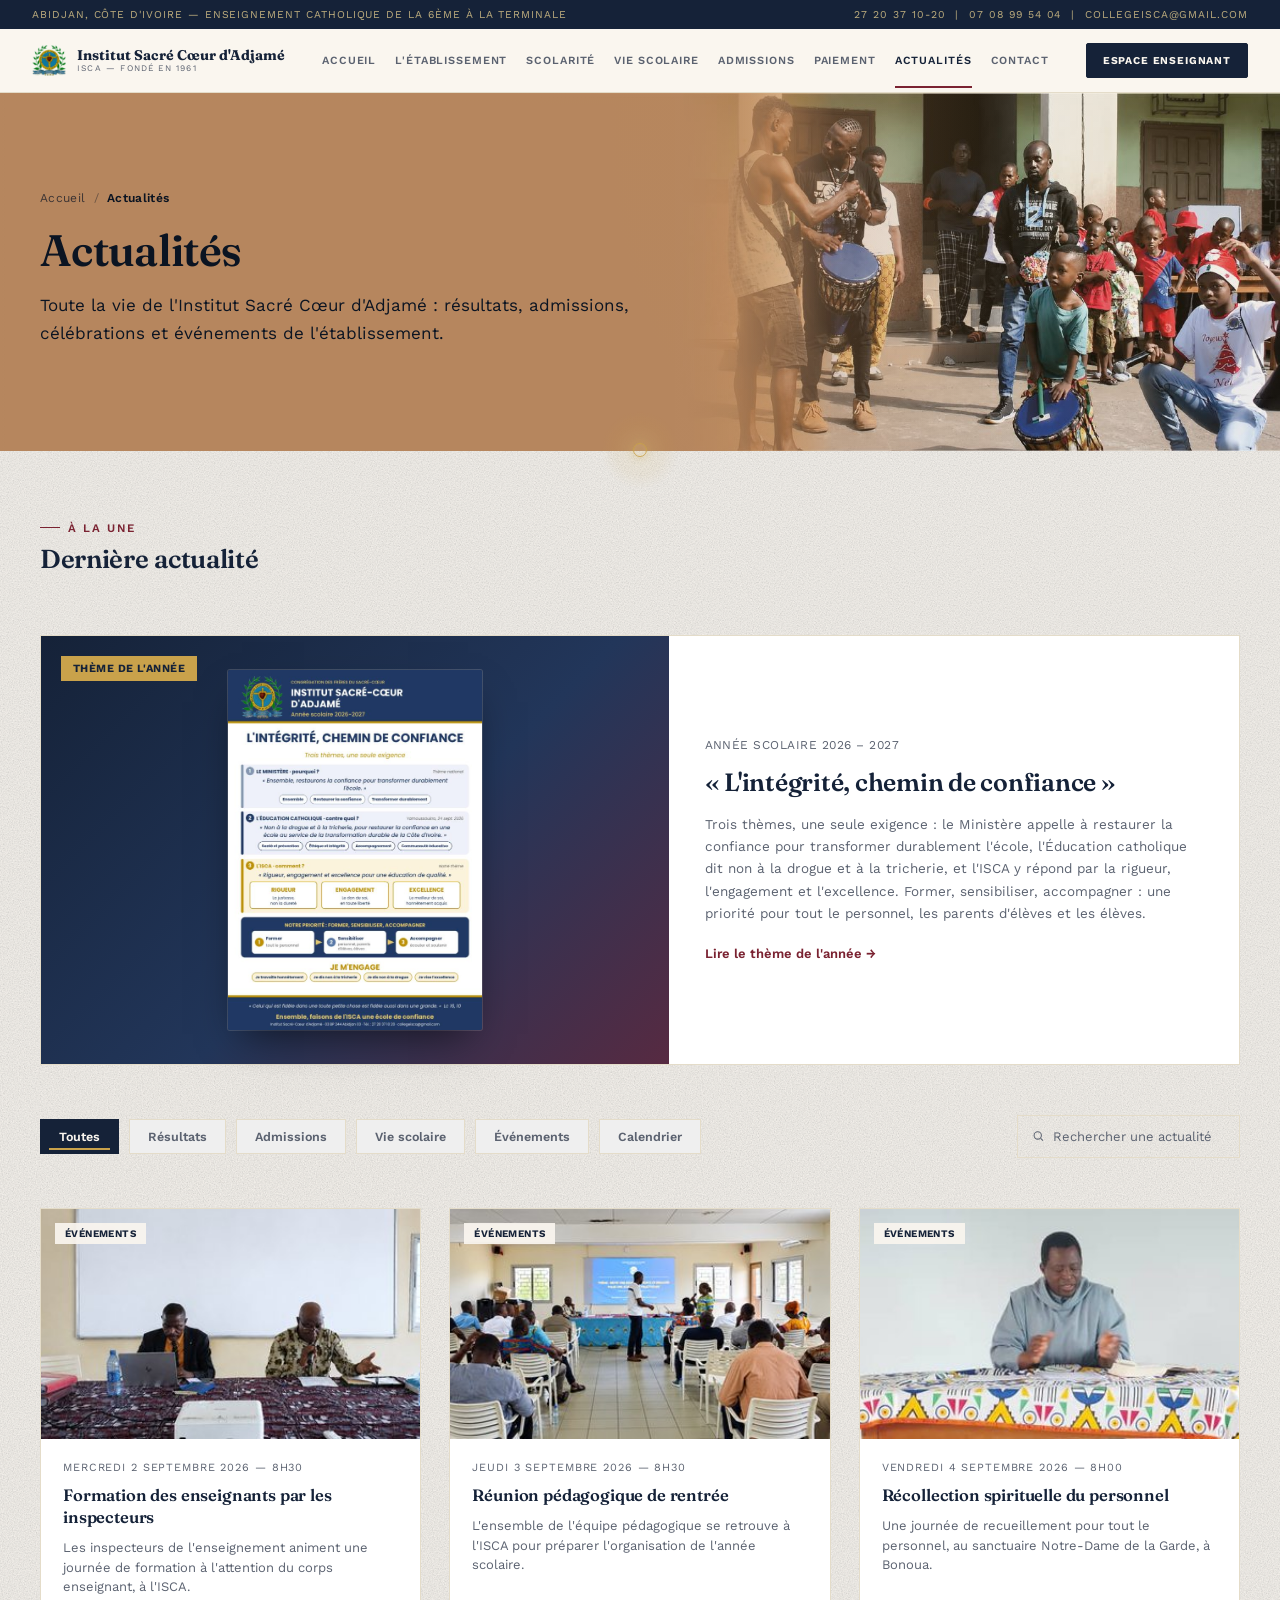
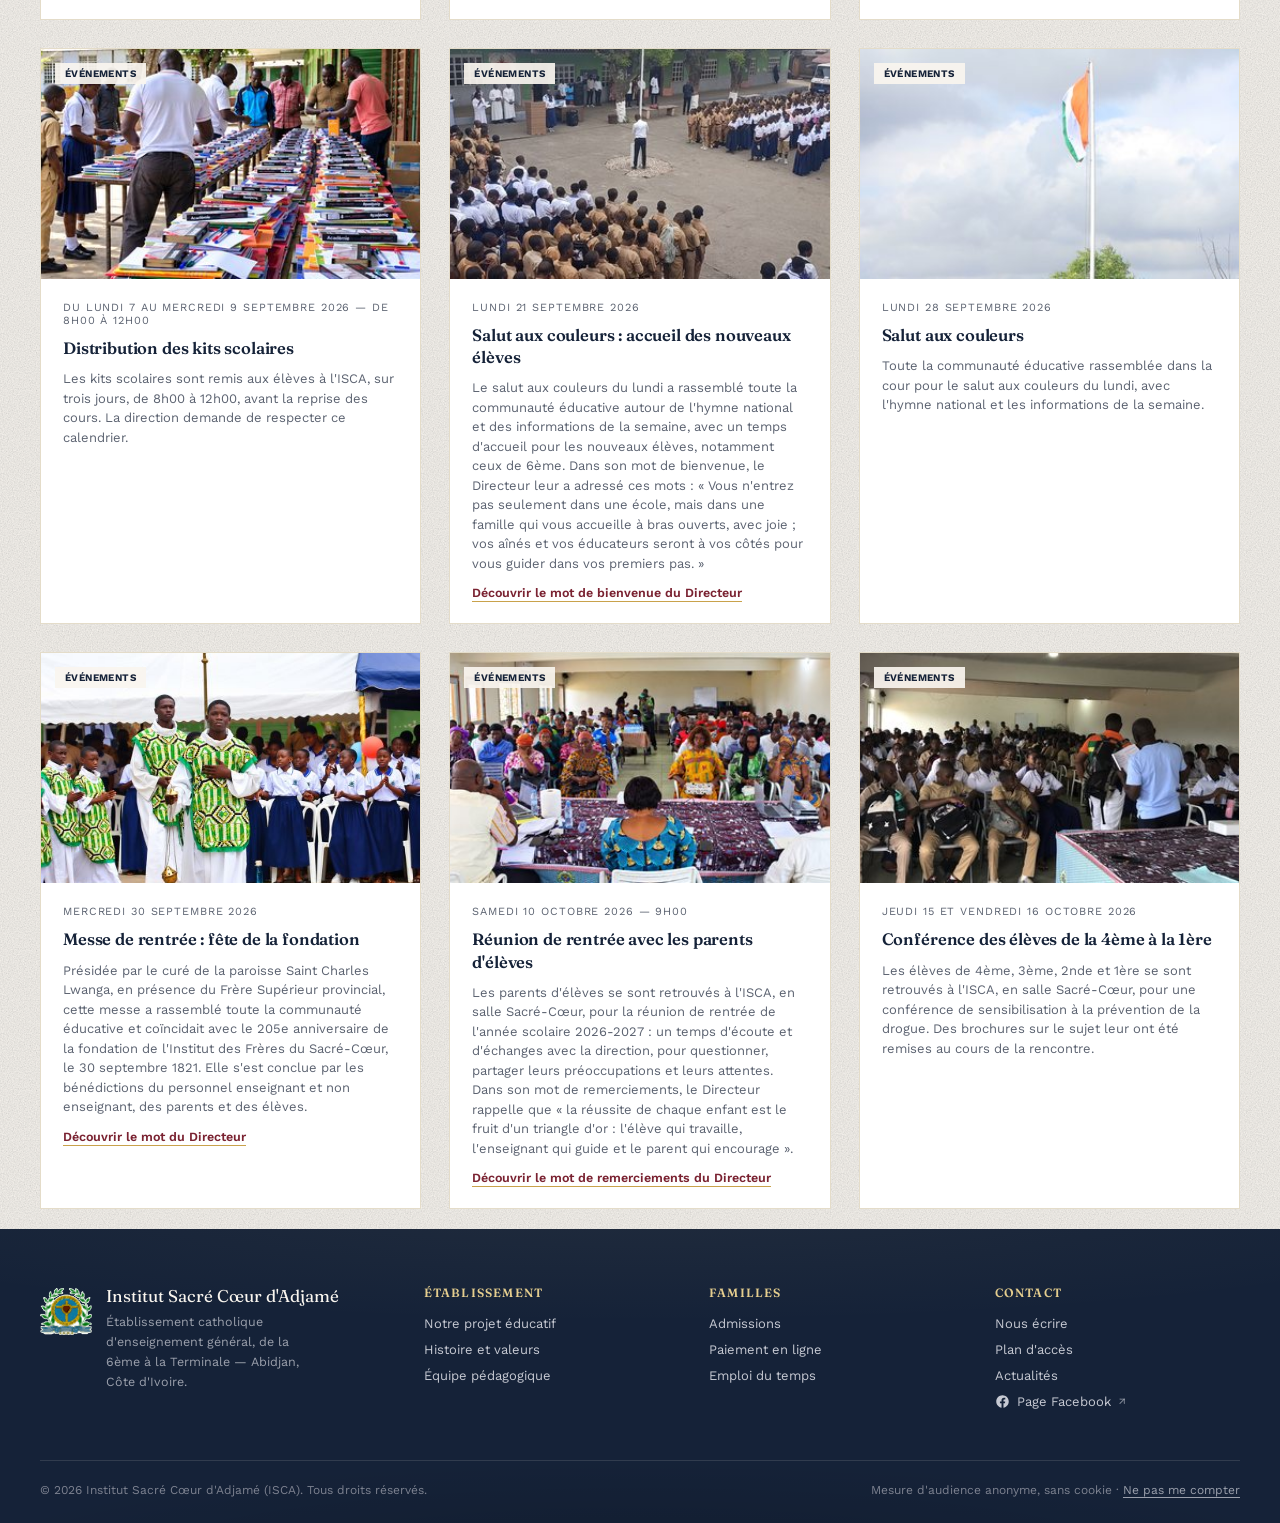
==== actualites.html @ 09fbd313 "Accueil : la zone d'avis du moment est deplacee dans « A ne pas manquer / Informations aux parents »" ====
<!DOCTYPE html>
<html lang="fr">
<head>
<meta charset="UTF-8">
<meta name="viewport" content="width=device-width, initial-scale=1.0">
<title>Actualités — Institut Sacré Cœur d’Adjamé</title>
<meta name="description" content="Les actualités et événements de l’Institut Sacré Cœur d’Adjamé.">
<meta property="og:title" content="Actualités — Institut Sacré Cœur d’Adjamé">
<meta property="og:description" content="Les actualités et événements de l’Institut Sacré Cœur d’Adjamé.">
<meta property="og:type" content="website">
<link rel="icon" href="assets/images/Bandeau%20et%20logo/blason-isca.png">
<link rel="preconnect" href="https://fonts.googleapis.com">
<link rel="preconnect" href="https://fonts.gstatic.com" crossorigin>
<link href="https://fonts.googleapis.com/css2?family=Fraunces:opsz,wght@9..144,400;9..144,500;9..144,600;9..144,700&family=Work+Sans:wght@400;500;600;700&display=swap" rel="stylesheet">
<link rel="stylesheet" href="assets/css/01-fondations.css?v=20261029">
<link rel="stylesheet" href="assets/css/02-transport.css?v=20261029">
<link rel="stylesheet" href="assets/css/03-cartes.css?v=20261029">
<link rel="stylesheet" href="assets/css/04-charpente.css?v=20261029">
<link rel="stylesheet" href="assets/css/05-bandeaux.css?v=20261029">
<link rel="stylesheet" href="assets/css/06-interactions.css?v=20261029">
<link rel="stylesheet" href="assets/css/07-matieres.css?v=20261029">
<link rel="stylesheet" href="assets/css/08-espaces.css?v=20261029">
</head>
<body>


  <div class="topbar">
    <span>Abidjan, Côte d'Ivoire — Enseignement catholique de la 6ème à la Terminale</span>
    <span>27 20 37 10-20 &nbsp;|&nbsp; 07 08 99 54 04 &nbsp;|&nbsp; collegeisca@gmail.com</span>
  </div>

  <nav>
    <a class="brand" href="index.html">
      <img class="crest" src="assets/images/Bandeau%20et%20logo/blason-isca.png" alt="Emblème ISCA">
      <div class="brand-text">
        <div class="name">Institut Sacré Cœur d'Adjamé</div>
        <div class="tag">ISCA — Fondé en 1961</div>
      </div>
    </a>
    <div class="navlinks">
      <a data-nav="accueil" href="index.html">Accueil</a>
      <a data-nav="etablissement" href="etablissement.html">L'Établissement</a>
      <a data-nav="scolarite" href="scolarite.html">Scolarité</a>
      <a data-nav="vie-scolaire" href="vie-scolaire.html">Vie Scolaire</a>
      <a data-nav="admissions" href="admissions.html">Admissions</a>
      <a data-nav="paiement" href="paiement.html">Paiement</a>
      <a data-nav="actualites" href="actualites.html" class="active">Actualités</a>
      <a data-nav="contact" href="contact.html">Contact</a>
    </div>
    <a class="btn-connexion" data-nav="enseignant" href="espace-enseignant.html">Espace Enseignant</a>
  </nav>

  
<section class="page-section active" id="sec-actualites" data-key="actualites">


  <!-- ================= PAGE HERO ================= -->
  <header class="page-hero hero-actualites">
    <div class="breadcrumb"><a href="index.html">Accueil</a><span class="sep">/</span><span class="current">Actualités</span></div>
    <h1>Actualités</h1>
    <p class="lead">Toute la vie de l'Institut Sacré Cœur d'Adjamé : résultats, admissions, célébrations et événements de l'établissement.</p>
  </header>

  <!-- ================= ARTICLE VEDETTE ================= -->
  <section class="featured-section">
    <div class="section-head" style="border-bottom:none;">
      <div>
        <div class="eyebrow"><span class="dash"></span> À la une</div>
        <h2>Dernière actualité</h2>
      </div>
    </div>
    <!-- La « une » porte le thème de l'année 2026-2027. L'affiche se pose
         entière dans le cadre de gauche (classe featured-affiche) ; sa
         miniature et sa grande version viennent de
         outils/extraire-affiche-pdf.py. Pour une photographie, glisser une
         <img> dans .featured-thumb à la place de l'affiche. -->
    <div class="featured-card">
      <div class="featured-thumb featured-affiche">
        <span class="fcat">Thème de l'année</span>
        <a href="assets/images/Bandeau%20et%20logo/affiche-theme-2026-2027.jpg" target="_blank" rel="noopener"><img src="assets/images/Bandeau%20et%20logo/affiche-theme-2026-2027-600.jpg" width="600" height="849" loading="lazy" alt="Affiche de l'année scolaire 2026-2027 : « L'intégrité, chemin de confiance ». Cliquez pour l'agrandir."></a>
      </div>
      <div class="featured-body">
        <div class="fdate">Année scolaire 2026 – 2027</div>
        <h2>« L'intégrité, chemin de confiance »</h2>
        <p>Trois thèmes, une seule exigence : le Ministère appelle à restaurer la confiance pour transformer durablement l'école, l'Éducation catholique dit non à la drogue et à la tricherie, et l'ISCA y répond par la rigueur, l'engagement et l'excellence. Former, sensibiliser, accompagner : une priorité pour tout le personnel, les parents d'élèves et les élèves.</p>
        <a class="flink" href="etablissement.html#theme-annee">Lire le thème de l'année →</a>
      </div>
    </div>
    <!-- RETIRÉ le 26 septembre 2026 : la carte « Rentrée des classes »
         (14 septembre 2026) est passée. Elle est conservée ci-dessous : pour
         la remettre, supprimer la ligne d'ouverture de commentaire qui suit
         cette note et la ligne de fermeture placée après la carte. -->
    <!--
    <div class="featured-card">
      <div class="featured-thumb"><span class="fcat">Événements</span></div>
      <div class="featured-body">
        <div class="fdate">Lundi 14 septembre 2026 — 7h30</div>
        <h2>Rentrée des classes : début effectif des cours</h2>
        <p>Les cours reprennent le lundi 14 septembre 2026 à 7h30, matin et après-midi, pour tous les niveaux de la 6ème à la Terminale. Il n'y a pas de semaine zéro cette année : les enseignements commencent dès le premier jour. Les élèves sont attendus en tenue réglementaire, munis de leur carnet de correspondance.</p>
        <span class="flink">Voir le calendrier complet de la rentrée ↓</span>
      </div>
    </div>
    -->
  </section>

  <!-- ================= FILTRES ================= -->
  <section class="filters-section">
    <div class="filter-chips" role="group" aria-label="Filtrer les actualités par catégorie">
      <button type="button" class="filter-chip active" aria-pressed="true">Toutes</button>
      <button type="button" class="filter-chip" aria-pressed="false">Résultats</button>
      <button type="button" class="filter-chip" aria-pressed="false">Admissions</button>
      <button type="button" class="filter-chip" aria-pressed="false">Vie scolaire</button>
      <button type="button" class="filter-chip" aria-pressed="false">Événements</button>
      <button type="button" class="filter-chip" aria-pressed="false">Calendrier</button>
    </div>
    <div class="search-mini">
      <label for="news-q" class="sr-only">Rechercher une actualité</label>
      <svg width="14" height="14" viewBox="0 0 24 24" fill="none" stroke="currentColor" stroke-width="2"><circle cx="11" cy="11" r="7"/><path d="M21 21l-4.3-4.3"/></svg>
      <input id="news-q" type="search" placeholder="Rechercher une actualité…" autocomplete="off">
    </div>
  </section>

  <!-- ================= GRILLE ACTUALITÉS ================= -->
  <section class="news-list-section">
    <div class="news-list-grid">
      <!-- Rendez-vous de la rentree 2026-2027, classes en « Evenements » :
           chacun se tient un jour donne et rassemble. La categorie
           « Calendrier » est reservee aux echeances de trimestre (conseils
           de classe, saisie des notes, dates de composition).
           Les trois activites passees portent leur photographie ; la carte
           declare sa galerie par data-galerie et data-photos, et le script
           de la rubrique se charge de l'agrandissement. -->
      <div class="news-card" id="formation" data-galerie="formation" data-photos="4" data-legendes="La tribune des inspecteurs. | L'assemblée des enseignants dans la salle de réunion. | Le formateur au micro, devant le plan de son exposé. | La séance vue de la salle.">
        <div class="thumb diapo" style="background:linear-gradient(135deg,var(--navy) 0%, var(--navy-light) 70%, var(--gold) 160%);"><img src="assets/images/Galeries_Photos/Ev%C3%A8nements/formation/v1.jpg" srcset="assets/images/Galeries_Photos/Ev%C3%A8nements/formation/v1-480.jpg 480w, assets/images/Galeries_Photos/Ev%C3%A8nements/formation/v1.jpg 760w" sizes="(max-width:1000px) 100vw, 380px" alt="Formation des enseignants par les inspecteurs, le 2 septembre 2026 : les inspecteurs à la tribune, dans la salle de réunion de l'ISCA."><span class="ncat">Événements</span></div>
        <div class="news-body">
          <div class="news-date">Mercredi 2 septembre 2026 — 8h30</div>
          <h3>Formation des enseignants par les inspecteurs</h3>
          <p>Les inspecteurs de l'enseignement animent une journée de formation à l'attention du corps enseignant, à l'ISCA.</p>
        </div>
      </div>
      <div class="news-card" id="reunion" data-galerie="reunion" data-photos="2" data-legendes="Le thème de la réunion, présenté à l'assemblée. | L'équipe pédagogique réunie.">
        <div class="thumb diapo" style="background:linear-gradient(135deg,var(--wine) 0%, #8f3040 60%, var(--gold) 140%);"><img src="assets/images/Galeries_Photos/Ev%C3%A8nements/reunion/v1.jpg" srcset="assets/images/Galeries_Photos/Ev%C3%A8nements/reunion/v1-480.jpg 480w, assets/images/Galeries_Photos/Ev%C3%A8nements/reunion/v1.jpg 760w" sizes="(max-width:1000px) 100vw, 380px" alt="Réunion pédagogique de rentrée, le 3 septembre 2026 : l'équipe se réunit autour du thème « Bâtir une équipe efficace et engagée pour une année fructueuse »."><span class="ncat">Événements</span></div>
        <div class="news-body">
          <div class="news-date">Jeudi 3 septembre 2026 — 8h30</div>
          <h3>Réunion pédagogique de rentrée</h3>
          <p>L'ensemble de l'équipe pédagogique se retrouve à l'ISCA pour préparer l'organisation de l'année scolaire.</p>
        </div>
      </div>
      <div class="news-card" id="recollection" data-galerie="recollection" data-photos="4" data-legendes="Temps de prédication. | Le personnel rassemblé pour la récollection. | Un moment de recueillement. | Photographie de groupe devant le sanctuaire Notre-Dame de la Garde.">
        <div class="thumb diapo" style="background:linear-gradient(135deg,var(--gold-soft) 0%, var(--gold) 70%, var(--navy) 150%);"><img src="assets/images/Galeries_Photos/Ev%C3%A8nements/recollection/v1.jpg" srcset="assets/images/Galeries_Photos/Ev%C3%A8nements/recollection/v1-480.jpg 480w, assets/images/Galeries_Photos/Ev%C3%A8nements/recollection/v1.jpg 760w" sizes="(max-width:1000px) 100vw, 380px" alt="Récollection spirituelle du personnel, le 4 septembre 2026 : temps de prédication au sanctuaire Notre-Dame de la Garde, à Bonoua."><span class="ncat">Événements</span></div>
        <div class="news-body">
          <div class="news-date">Vendredi 4 septembre 2026 — 8h00</div>
          <h3>Récollection spirituelle du personnel</h3>
          <p>Une journée de recueillement pour tout le personnel, au sanctuaire Notre-Dame de la Garde, à Bonoua.</p>
        </div>
      </div>
      <div class="news-card" id="kits" data-galerie="kits" data-photos="1" data-legendes="Distribution des kits scolaires : cahiers, fournitures et manuels prêts à être remis aux élèves.">
        <div class="thumb diapo" style="background:linear-gradient(135deg,var(--navy-light) 0%, var(--wine) 130%);"><img src="assets/images/Galeries_Photos/Ev%C3%A8nements/kits/v1.jpg" srcset="assets/images/Galeries_Photos/Ev%C3%A8nements/kits/v1-480.jpg 480w, assets/images/Galeries_Photos/Ev%C3%A8nements/kits/v1.jpg 760w" sizes="(max-width:1000px) 100vw, 380px" alt="Distribution des kits scolaires, du 7 au 9 septembre 2026 : cahiers et fournitures remis aux élèves, sur le parvis de l'établissement."><span class="ncat">Événements</span></div>
        <div class="news-body">
          <div class="news-date">Du lundi 7 au mercredi 9 septembre 2026 — de 8h00 à 12h00</div>
          <h3>Distribution des kits scolaires</h3>
          <p>Les kits scolaires sont remis aux élèves à l'ISCA, sur trois jours, de 8h00 à 12h00, avant la reprise des cours. La direction demande de respecter ce calendrier.</p>
        </div>
      </div>
      <div class="news-card" id="accueil-nouveaux" data-galerie="accueil" data-photos="6" data-legendes="Le salut aux couleurs, sous le regard de tout l'établissement. | Un nouvel élève prend la parole devant l'assemblée. | Le Directeur entouré d'élèves, autour d'une œuvre du Sacré-Cœur. | Prise de parole devant le personnel d'encadrement. | Des parents venus assister à la cérémonie. | Le drapeau ivoirien, au centre de la cour.">
        <div class="thumb diapo" style="background:linear-gradient(135deg,var(--navy) 0%, var(--wine) 65%, var(--gold) 150%);"><img src="assets/images/Galeries_Photos/Ev%C3%A8nements/accueil/v1.jpg" srcset="assets/images/Galeries_Photos/Ev%C3%A8nements/accueil/v1-480.jpg 480w, assets/images/Galeries_Photos/Ev%C3%A8nements/accueil/v1.jpg 760w" sizes="(max-width:1000px) 100vw, 380px" alt="Salut aux couleurs du 21 septembre 2026 : toute l'école rassemblée autour du mât, pour l'accueil des nouveaux élèves."><span class="ncat">Événements</span></div>
        <div class="news-body">
          <div class="news-date">Lundi 21 septembre 2026</div>
          <h3>Salut aux couleurs : accueil des nouveaux élèves</h3>
          <p>Le salut aux couleurs du lundi a rassemblé toute la communauté éducative autour de l'hymne national et des informations de la semaine, avec un temps d'accueil pour les nouveaux élèves, notamment ceux de 6ème. Dans son mot de bienvenue, le Directeur leur a adressé ces mots : « Vous n'entrez pas seulement dans une école, mais dans une famille qui vous accueille à bras ouverts, avec joie ; vos aînés et vos éducateurs seront à vos côtés pour vous guider dans vos premiers pas. »</p>
          <button type="button" class="dl-link" data-ouvre-modal="dirModal">Découvrir le mot de bienvenue du Directeur</button>
        </div>
      </div>
      <div class="news-card" id="salut28sept" data-galerie="salut28sept" data-photos="5" data-legendes="Le drapeau ivoirien hissé au mât, sous le regard des élèves. | Le personnel éducatif rassemblé pour le hissage du drapeau, devant la fresque du Sacré-Cœur. | Prise de parole devant l'assemblée, au micro. | Les élèves en rangs dans la cour, pour le salut du lundi. | Une distinction remise à une élève, dans une ambiance musicale.">
        <div class="thumb diapo" style="background:linear-gradient(135deg,var(--navy) 0%, var(--gold-soft) 75%, var(--wine) 160%);"><img src="assets/images/Galeries_Photos/Ev%C3%A8nements/salut28sept/v1.jpg" srcset="assets/images/Galeries_Photos/Ev%C3%A8nements/salut28sept/v1-480.jpg 480w, assets/images/Galeries_Photos/Ev%C3%A8nements/salut28sept/v1.jpg 760w" sizes="(max-width:1000px) 100vw, 380px" alt="Salut aux couleurs du 28 septembre 2026 : le drapeau ivoirien hissé au mât, dans la cour de l'ISCA."><span class="ncat">Événements</span></div>
        <div class="news-body">
          <div class="news-date">Lundi 28 septembre 2026</div>
          <h3>Salut aux couleurs</h3>
          <p>Toute la communauté éducative rassemblée dans la cour pour le salut aux couleurs du lundi, avec l'hymne national et les informations de la semaine.</p>
        </div>
      </div>
      <div class="news-card" id="messe30sept" data-galerie="messe30sept" data-photos="16" data-legendes="L'entrée : les servants d'autel ouvrent la procession, croix en tête. | Ouverture de la célébration, à l'autel. | Lecture de la Parole. | La chorale, accompagnée au clavier. | L'offertoire, en procession. | La consécration du pain et du vin. | Communion : le prêtre et les servants d'autel. | Communion : un servant d'autel. | Communion distribuée aux fidèles. | Le mot du Directeur. | Les servants de messe. | Bénédiction du personnel enseignant. | Bénédiction des parents d'élèves. | Les officiels, réunis pour la célébration. | Photo de famille, à l'issue de la messe. | Un dernier moment de groupe, avant de se quitter.">
        <div class="thumb diapo" style="background:linear-gradient(135deg,var(--gold) 0%, var(--wine) 80%, var(--navy) 160%);"><img src="assets/images/Galeries_Photos/Ev%C3%A8nements/messe30sept/v1.jpg?v=2" srcset="assets/images/Galeries_Photos/Ev%C3%A8nements/messe30sept/v1-480.jpg?v=2 480w, assets/images/Galeries_Photos/Ev%C3%A8nements/messe30sept/v1.jpg?v=2 760w" sizes="(max-width:1000px) 100vw, 380px" alt="Messe de rentrée scolaire 2026-2027, le 30 septembre 2026 : les servants d'autel ouvrent la procession d'entrée, croix en tête."><span class="ncat">Événements</span></div>
        <div class="news-body">
          <div class="news-date">Mercredi 30 septembre 2026</div>
          <h3>Messe de rentrée : fête de la fondation</h3>
          <p>Présidée par le curé de la paroisse Saint Charles Lwanga, en présence du Frère Supérieur provincial, cette messe a rassemblé toute la communauté éducative et coïncidait avec le 205e anniversaire de la fondation de l'Institut des Frères du Sacré-Cœur, le 30 septembre 1821. Elle s'est conclue par les bénédictions du personnel enseignant et non enseignant, des parents et des élèves.</p>
          <button type="button" class="dl-link" data-ouvre-modal="messeModal">Découvrir le mot du Directeur</button>
        </div>
      </div>
      <div class="news-card" id="parents10oct" data-galerie="parents10oct-v2" data-photos="6" data-legendes="Les parents d'élèves, nombreux dans la salle Sacré-Cœur, face à la table de présidence. | La salle Sacré-Cœur vue du fond, pendant la réunion. | La table de présidence, face aux parents. | Prise de parole à la table de présidence. | Un Frère s'adresse aux parents réunis dans la salle. | Un parent prend la parole pendant les échanges.">
        <div class="thumb diapo" style="background:linear-gradient(135deg,var(--wine) 0%, var(--navy) 70%, var(--gold-soft) 160%);"><img src="assets/images/Galeries_Photos/Ev%C3%A8nements/parents10oct-v2/v1.jpg" srcset="assets/images/Galeries_Photos/Ev%C3%A8nements/parents10oct-v2/v1-480.jpg 480w, assets/images/Galeries_Photos/Ev%C3%A8nements/parents10oct-v2/v1.jpg 760w" sizes="(max-width:1000px) 100vw, 380px" alt="Réunion de rentrée avec les parents d'élèves, le 10 octobre 2026 : la salle Sacré-Cœur réunit les parents, face à la table de présidence."><span class="ncat">Événements</span></div>
        <div class="news-body">
          <div class="news-date">Samedi 10 octobre 2026 — 9h00</div>
          <h3>Réunion de rentrée avec les parents d'élèves</h3>
          <p>Les parents d'élèves se sont retrouvés à l'ISCA, en salle Sacré-Cœur, pour la réunion de rentrée de l'année scolaire 2026-2027 : un temps d'écoute et d'échanges avec la direction, pour questionner, partager leurs préoccupations et leurs attentes. Dans son mot de remerciements, le Directeur rappelle que « la réussite de chaque enfant est le fruit d'un triangle d'or : l'élève qui travaille, l'enseignant qui guide et le parent qui encourage ».</p>
          <button type="button" class="dl-link" data-ouvre-modal="parentsModal">Découvrir le mot de remerciements du Directeur</button>
        </div>
      </div>
      <div class="news-card" id="conference15oct" data-galerie="conference15oct" data-photos="5" data-legendes="Les élèves réunis en salle Sacré-Cœur, face à l'intervenant. | Remise de brochures aux élèves, au fil de la conférence. | Les élèves montrent la brochure « Drogue » qui leur a été remise. | Les brochures levées dans toute la salle. | Une prise de parole au micro devant les élèves.">
        <div class="thumb diapo" style="background:linear-gradient(135deg,var(--navy) 0%, var(--wine) 75%, var(--gold) 170%);"><img src="assets/images/Galeries_Photos/Ev%C3%A8nements/conference15oct/v1.jpg" srcset="assets/images/Galeries_Photos/Ev%C3%A8nements/conference15oct/v1-480.jpg 480w, assets/images/Galeries_Photos/Ev%C3%A8nements/conference15oct/v1.jpg 760w" sizes="(max-width:1000px) 100vw, 380px" alt="Conférence des élèves de la 4ème à la 1ère, les 15 et 16 octobre 2026 : les élèves réunis en salle Sacré-Cœur, face à l'intervenant."><span class="ncat">Événements</span></div>
        <div class="news-body">
          <div class="news-date">Jeudi 15 et vendredi 16 octobre 2026</div>
          <h3>Conférence des élèves de la 4ème à la 1ère</h3>
          <p>Les élèves de 4ème, 3ème, 2nde et 1ère se sont retrouvés à l'ISCA, en salle Sacré-Cœur, pour une conférence de sensibilisation à la prévention de la drogue. Des brochures sur le sujet leur ont été remises au cours de la rencontre.</p>
        </div>
      </div>
    </div>

  </section>

  
  </section>
  
  <!-- Agrandissement des photographies. Le meme dispositif existe sur
       l'accueil pour les affiches ; il gagne ici une navigation, une
       activite pouvant compter plusieurs cliches. -->
  <div class="lightbox" id="lightbox">
    <button type="button" class="lb-close" id="lb-fermer" aria-label="Fermer">✕</button>
    <button type="button" class="lb-nav lb-prec" id="lb-prec" aria-label="Photographie précédente">‹</button>
    <img id="lightboxImg" alt="">
    <button type="button" class="lb-nav lb-suiv" id="lb-suiv" aria-label="Photographie suivante">›</button>
    <p class="lb-legende" id="lb-legende"></p>
  </div>

  <!-- Mot de bienvenue du Directeur, en fenetre plutot qu'en PDF telecharge :
       declenchee par le bouton data-ouvre-modal="dirModal", sur la carte
       « Salut aux couleurs » ci-dessus (une actualite peut avoir la
       sienne : voir messeModal plus bas, meme mecanique generique).
       Fond attenue (pas le noir quasi-opaque du lightbox : on lit un
       texte ici, on ne regarde pas une photographie), fermeture par la
       croix, un clic a cote, ou Echap — voir assets/js/actualites.js. -->
  <div class="dir-modal" id="dirModal">
    <div class="dir-modal-card" role="dialog" aria-modal="true" aria-labelledby="dirModalTitre">
      <button type="button" class="dir-modal-close" id="dirModalFermer" aria-label="Fermer">✕</button>
      <div class="dir-modal-corps">
        <div class="eyebrow"><span class="dash"></span> Mot de bienvenue et orientations 2026-2027</div>
        <h2 id="dirModalTitre">Mot du Directeur</h2>
        <p class="dir-modal-date">Adresse à la communauté éducative — le lundi 21 septembre 2026</p>

        <p class="dir-modal-salut">Chers collaborateurs dans la mission commune (personnel administratif, personnel enseignant, personnel d'encadrement, service d'ordre, de propreté, de santé, de transport, du marché et de la cuisine), chers parents d'élèves, chers élèves,</p>

        <p>Au nom du Supérieur provincial, Frère DAGOU Assalé Mathurin, au nom de la communauté des Frères du Sacré-Cœur de l'ISCA, et au nom de toute la communauté éducative, je vous souhaite, la bienvenue en cette rentrée scolaire 2026-2027.</p>

        <p>Cette année s'inscrit sous un thème choisi par le Ministère de l'Éducation nationale, de l'Alphabétisation et de l'Enseignement technique : « Ensemble, restaurons la confiance pour transformer durablement l'école ».</p>

        <p>À l'ISCA, nous le déclinons à travers un thème qui nous est propre : « Rigueur, engagement et excellence pour une éducation de qualité ».</p>

        <p>Rigueur, engagement et excellence : voilà les conditions concrètes d'une confiance restaurée. L'école se construit par l'alliance de l'élève, de l'enseignant, de la famille et de la communauté éducative, une exigence inscrite dans notre charisme de Frères du Sacré-Cœur, pour qui l'éducation est un acte d'amour.</p>

        <p>Les résultats de l'an dernier nous encouragent (96,10 % de réussite au BEPC, 66,35 % au BAC), et nous invitent à poursuivre l'effort autour de quatre piliers : la confiance entre l'École, la Famille et la Communauté éducative ; l'engagement auprès de chaque élève, qui reste au centre de nos décisions ; la transformation de nos pratiques pour mieux répondre aux défis de demain ; et l'excellence, qui allie performance des résultats et attention à la personne.</p>

        <p>Une pensée toute particulière pour nos nouveaux venus :</p>

        <p>Aux nouveaux professeurs, qui rejoignez notre famille enseignante : soyez assurés de notre confiance et de notre entière disponibilité pour vous accompagner dans la découverte de notre projet éducatif et de notre charisme. Aux nouveaux élèves, de la sixième à la terminale, qui découvrez aujourd'hui l'ISCA : n'ayez aucune crainte, car ici, vous n'entrez pas seulement dans une école, mais dans une famille qui vous accueille à bras ouverts, avec joie ; vos aînés et vos éducateurs seront à vos côtés pour vous guider dans vos premiers pas. Que chacune et chacun d'entre vous se sente, dès aujourd'hui, pleinement chez lui à l'Institut Sacré-Cœur d'Adjamé.</p>

        <p>Chers enseignants, vous êtes bien plus que des transmetteurs de savoir : par votre exemple autant que par vos cours, vous façonnez le caractère et l'avenir de chaque élève qui vous est confié. Votre engagement quotidien, souvent invisible aux yeux du monde, est le pilier discret mais essentiel sur lequel repose toute notre institution.</p>

        <p>Chers collaborateurs de l'administration, votre rigueur et votre disponibilité assurent, jour après jour, le bon fonctionnement de notre école.</p>

        <p>Je pense aussi, avec une reconnaissance toute particulière, aux personnels du service d'ordre, de la propreté, de la santé, du transport, du marché et de la cantine, ainsi qu'à tous ceux et celles qui travaillent dans l'ombre, souvent avant que les premiers élèves n'arrivent et bien après que les derniers ne soient partis : votre travail, discret mais indispensable, rend possible chaque jour la vie de notre école. Sans vous, aucune classe ne pourrait ouvrir dans un cadre sain et sécurisé, aucun repas ne serait servi, aucun déplacement ne serait assuré. Sans vous, rien de tout cela ne serait possible ; soyez-en chaleureusement remerciés. À l'ISCA, aucun travail n'est supérieur à l'autre : chacun doit bien faire ce qu'il a à faire, et chacun, là où il travaille, contribue au bon fonctionnement de l'école.</p>

        <p>Chers parents, votre soutien est indispensable : la réussite de chaque enfant est le fruit d'un triangle d'or : l'élève qui travaille, l'enseignant qui guide, le parent qui encourage et suit avec assiduité cahiers, devoirs et bulletins.</p>

        <p>Et vous, chers élèves, cette année sera la vôtre si vous en faites une année de travail, de respect et de persévérance. Pour atteindre l'excellence, je vous demande trois choses. D'abord, le travail : il n'y a pas d'excellence sans effort régulier ; organisez votre temps, planifiez vos révisions, ne remettez pas à demain ce qui peut être appris aujourd'hui. Ensuite, la discipline : respectez le règlement intérieur, la tenue, la ponctualité, le langage, vos camarades et vos aînés. Enfin, la foi : restez proches de Dieu, et agissez avec droiture même quand personne ne vous regarde.</p>

        <p>Sachez que l'excellence n'est pas réservée à quelques-uns : c'est le progrès que chacun peut accomplir, à son propre rythme, par un travail sérieux et constant. Ne vous découragez jamais devant un échec : analysez vos erreurs, demandez de l'aide sans honte, et recommencez avec plus de méthode. Participez en classe, osez poser vos questions, entraidez-vous entre camarades : c'est ainsi que se construit, jour après jour, la confiance en vous-mêmes et dans votre école. Nous avons confiance en vous.</p>

        <p>Ainsi portés, ensemble, par la confiance, l'engagement, la transformation et l'excellence, nous pouvons aborder cette année avec espérance. Que le Sacré-Cœur de Jésus bénisse notre communauté éducative et guide nos pas.</p>

        <p>Excellente rentrée à toutes et à tous ! Tous frères ! Tous unis ! Je vous remercie.</p>

        <p class="dir-modal-signature"><b>Frère OUEDRAOGO Yabré Jean-Baptiste, sc</b><br>Directeur de l'Institut Sacré-Cœur d'Adjamé</p>
      </div>
    </div>
  </div>

  <!-- Mot du Directeur pour la messe de rentree, meme dispositif que dirModal
       ci-dessus : declenchee par data-ouvre-modal="messeModal" sur la carte
       « Messe de rentree » en Actualites. -->
  <div class="dir-modal" id="messeModal">
    <div class="dir-modal-card" role="dialog" aria-modal="true" aria-labelledby="messeModalTitre">
      <button type="button" class="dir-modal-close" aria-label="Fermer">✕</button>
      <div class="dir-modal-corps">
        <div class="eyebrow"><span class="dash"></span> Messe de rentrée scolaire 2026-2027</div>
        <h2 id="messeModalTitre">Mot du Directeur</h2>
        <p class="dir-modal-date">Fête de la fondation de l'Institut des Frères du Sacré-Cœur (1821-2026) — le mercredi 30 septembre 2026</p>

        <p class="dir-modal-salut">Révérend Père Curé, Révérend, Frère Supérieur provincial, chers Frères, chers collaborateurs dans la mission commune, chers parents d'élèves, chers élèves,</p>

        <p>C'est avec un cœur rempli de joie et de gratitude que je prends la parole en ce jour béni, où toute notre communauté éducative est rassemblée dans l'enceinte de l'Institut pour la messe de rentrée scolaire 2026-2027. Ce 30 septembre revêt une portée particulière : nous célébrons le 205e anniversaire de la fondation de l'Institut des Frères du Sacré-Cœur, né le 30 septembre 1821.</p>

        <p>Je voudrais, avant tout, exprimer notre profonde gratitude à vous, Révérend Père Curé, ainsi qu'à vos vicaires, qui avez bien voulu vous déplacer pour venir présider cette célébration eucharistique au cœur de notre établissement. Par cette célébration, vous avez placé notre année scolaire sous le regard de Dieu et vous avez nourri de votre parole, notre communauté éducative. Que le Seigneur vous rende au centuple votre disponibilité et votre bienveillance.</p>

        <p>Je salue et remercie, avec une joie toute fraternelle, le Frère Mathurin DAGOU ASSALÉ, Supérieur provincial, qui nous fait l'honneur et la grâce de sa présence dans cet événement. En ce jour où nous faisons mémoire de la fondation de notre Institut, cette présence est pour toute la communauté éducative de l'ISCA un signe fort de communion avec la Province et avec la grande famille des Frères du Sacré-Cœur, ainsi qu'un précieux encouragement pour la mission que nous portons ensemble.</p>

        <p>Ma gratitude va aussi à mes Frères de la communauté, qui portent, dans la prière et le service de chaque jour, l'âme de cette maison commune. Et comment ne pas évoquer, en ce jour anniversaire, ceux qui nous ont précédés ? Nous rendons hommage aux premiers Frères, ces pionniers humbles et pauvres qui, dès 1821, ont répondu à l'appel et fait le pari de l'éducation des enfants les plus délaissés. Nous pensons aussi aux Frères qui, sur cette terre d'Adjamé, ont posé les premières pierres de l'ISCA et l'ont façonné, souvent dans le silence, la simplicité et le sacrifice. Si cette maison est debout aujourd'hui, c'est parce qu'ils ont semé avec foi : nous sommes les héritiers de leur fidélité, et nous leur disons, du fond du cœur, notre reconnaissance.</p>

        <p>Je remercie également, nos collaborateurs dans la mission commune : enseignants, personnel administratif, technique et de service, pour votre engagement fidèle au service de l'éducation de nos enfants. Jour après jour, souvent dans la discrétion, vous donnez corps à une mission que les Frères ont voulu partager avec vous, et dont vous êtes devenus, avec eux, les artisans.</p>

        <p>Merci à vous, chers parents, d'avoir répondu à cette invitation et de témoigner, par votre présence, de votre attachement à l'éducation chrétienne que nous voulons offrir à vos enfants. Votre confiance renouvelée est pour nous à la fois un encouragement précieux et une exigence.</p>

        <p>Je n'oublie pas la chorale, dont les chants ont donné à cette célébration toute sa beauté et sa ferveur, ni celles et ceux qui ont organisé cette journée et œuvré avec soin dans l'ombre, pour aménager cet espace et faire que tout se déroule dans l'ordre et la dignité. Que Dieu récompense leur dévouement.</p>

        <p>Et à vous, chers élèves, merci d'être venus nombreux confier, avec nous, cette nouvelle année scolaire au Seigneur. Que cette messe soit pour vous le point de départ d'une année vécue dans la foi, le travail et la persévérance.</p>

        <p>Célébrer, en ce même jour, la fondation de notre Institut n'est pas un hasard. En 1821, dans un contexte de grande pauvreté et d'enfance délaissée, le Père André Coindre fondait, à Lyon, avec ses premiers compagnons, la Congrégation des Frères du Sacré-Cœur. Son intuition était à la fois simple et audacieuse : offrir aux enfants les plus pauvres, en particulier aux orphelins, une éducation qui les relève dans leur dignité et les ouvre à l'espérance. De ce petit groupe de premiers Frères est née une famille religieuse qui allait, au fil des générations, essaimer bien au-delà de Lyon et de la France.</p>

        <p>Deux cent cinq années se sont écoulées depuis ce premier engagement. Deux cent cinq années durant lesquelles des générations de Frères et de collaborateurs laïcs, sur plusieurs continents, ont porté ce même charisme, l'ont adapté aux réalités de chaque époque et de chaque terre, sans jamais en trahir l'intuition première. C'est cette longue chaîne de fidélité qui nous rejoint aujourd'hui, ici, à Adjamé, en terre ivoirienne.</p>

        <p>Car cette œuvre, commencée à Lyon, se poursuit aujourd'hui à l'ISCA, fidèle au même charisme : faire de l'éducation un acte d'amour avant d'être un métier, et faire de la confiance en chaque enfant le point de départ de toute pédagogie. Chaque professeur qui prépare son cours avec soin, chaque éducateur qui prend le temps d'écouter un élève en difficulté, chaque geste de service rendu dans notre établissement prolonge, silencieusement, ce que les premiers Frères ont initié voilà deux siècles.</p>

        <p>Célébrer cet anniversaire n'est donc pas un simple regard vers le passé : c'est une manière de nous rappeler, à nous qui portons aujourd'hui cette mission, la responsabilité et la grâce qui nous sont confiées, celle de transmettre, intacte et vivante, une intuition vieille de deux siècles, mais toujours aussi actuelle pour les enfants et les jeunes que nous accueillons.</p>

        <p>C'est ce même esprit qui inspire les orientations de notre année scolaire 2026-2027, placée sous trois thèmes qui appellent une seule exigence : l'intégrité, chemin de confiance. Le Ministère de l'Éducation nationale, de l'Alphabétisation et de l'Enseignement technique nous dit pourquoi : « Ensemble, restaurons la confiance pour transformer durablement l'école ». L'Éducation catholique de Côte d'Ivoire, à l'occasion de l'ouverture solennelle de l'année à Yamoussoukro, nous dit contre quoi nous devons lutter : « Non à la drogue et à la tricherie, pour restaurer la confiance en une école au service de la transformation durable de la Côte d'Ivoire ». Et l'ISCA nous dit comment : « Rigueur, engagement et excellence pour une éducation de qualité ».</p>

        <p>Ces trois thèmes se rejoignent et s'éclairent l'un l'autre : on ne restaure la confiance qu'en la méritant chaque jour, par un travail rigoureux et honnête, un engagement sans faille, un refus net de la drogue et de la tricherie, et une recherche constante de l'excellence et c'est précisément ce que notre charisme nous invite à vivre, année après année.</p>

        <p>En ce jour de double action de grâce pour la rentrée qui s'ouvre, et pour plus de deux siècles de fidélité à une même mission, je vous invite tous à confier cette nouvelle année au Sacré-Cœur de Jésus, source et modèle de notre charisme.</p>

        <p>Que Dieu bénisse notre communauté éducative, la paroisse Saint Charles Lwanga, et chacune des familles ici présentes.</p>

        <p>Encore une fois, merci à tous. Que le Seigneur vous garde.</p>

        <p class="dir-modal-signature">Le Directeur,<br><b>Frère OUEDRAOGO Yabré Jean-Baptiste, sc</b><br>Directeur de l'Institut Sacré-Cœur d'Adjamé</p>
      </div>
    </div>
  </div>

  <!-- Mot de remerciements du Directeur aux parents d'eleves, meme dispositif que
       dirModal et messeModal ci-dessus : declenchee par data-ouvre-modal="parentsModal"
       sur la carte « Reunion de rentree avec les parents d'eleves » en Actualites.
       Texte repris du document Documents/Communication/Mots  de remerciements aux
       parents d'élèves.docx (sa ligne de date portait « 1O/10/2026 », avec la lettre O :
       la date est ecrite ici en toutes lettres). -->
  <div class="dir-modal" id="parentsModal">
    <div class="dir-modal-card" role="dialog" aria-modal="true" aria-labelledby="parentsModalTitre">
      <button type="button" class="dir-modal-close" aria-label="Fermer">✕</button>
      <div class="dir-modal-corps">
        <div class="eyebrow"><span class="dash"></span> Réunion de rentrée avec les parents d'élèves</div>
        <h2 id="parentsModalTitre">Mot de remerciements aux parents d'élèves</h2>
        <p class="dir-modal-date">Le samedi 10 octobre 2026, en salle Sacré-Cœur</p>

        <p class="dir-modal-salut">Chers parents d'élèves,</p>

        <p>À l'issue de la réunion qui nous a rassemblés, je tiens à vous exprimer, au nom de la communauté des Frères du Sacré-Cœur et de toute l'équipe éducative de l'Institut Sacré-Cœur d'Adjamé, notre profonde gratitude. Merci d'avoir répondu présents, et merci pour la qualité de votre participation.</p>

        <p>En vous déplaçant, en prenant le temps d'écouter, de questionner et de partager vos préoccupations, vous avez montré combien l'avenir de vos enfants vous tient à cœur. Votre présence est pour nous un signe fort de confiance : celle-là même que le thème de cette année nous invite à restaurer et à faire grandir : « Ensemble, restaurons la confiance pour transformer durablement l'école ».</p>

        <p>Nous avons entendu vos attentes et vos remarques, et nous les accueillons avec humilité. Elles nous aident à avancer avec plus de rigueur, d'engagement et d'excellence, selon le thème que nous nous sommes donné pour l'ISCA cette année.</p>

        <p>Je vous demande de poursuivre cet engagement tout au long de l'année : suivez les cahiers, les devoirs et les bulletins, veillez à l'assiduité et à la ponctualité de vos enfants, encouragez-les au travail et au respect du règlement intérieur, et gardez avec l'école un dialogue sincère. La réussite de chaque enfant est le fruit d'un triangle d'or : l'élève qui travaille, l'enseignant qui guide et le parent qui encourage.</p>

        <p>Que le Sacré-Cœur de Jésus, source de toute confiance véritable, bénisse chacune de vos familles, veille sur vos enfants et nous accorde de cheminer ensemble, dans la paix et la réussite, tout au long de cette année scolaire 2026-2027.</p>

        <p>Merci de votre confiance et de votre soutien. Tous frères ! Tous unis !</p>

        <p class="dir-modal-signature">Le Directeur,<br><b>Frère OUEDRAOGO Yabré Jean-Baptiste, sc</b><br>Directeur de l'Institut Sacré-Cœur d'Adjamé</p>
      </div>
    </div>
  </div>

<footer>
    <div class="footer-top">
      <div class="footer-brand">
        <div class="crest-plate"><img src="assets/images/Bandeau%20et%20logo/blason-isca.png" alt="Emblème ISCA"></div>
        <div>
          <div class="name">Institut Sacré Cœur d'Adjamé</div>
          <p>Établissement catholique d'enseignement général, de la 6ème à la Terminale — Abidjan, Côte d'Ivoire.</p>
        </div>
      </div>
      <div class="footer-col">
        <h2>Établissement</h2>
        <a href="etablissement.html">Notre projet éducatif</a>
        <a href="etablissement.html">Histoire et valeurs</a>
        <a href="etablissement.html">Équipe pédagogique</a>
      </div>
      <div class="footer-col">
        <h2>Familles</h2>
        <a href="admissions.html">Admissions</a>
        <a href="paiement.html">Paiement en ligne</a>
        <a href="scolarite.html#emploi-du-temps">Emploi du temps</a>
      </div>
      <div class="footer-col">
        <h2>Contact</h2>
        <a href="contact.html">Nous écrire</a>
        <a href="contact.html#carte">Plan d'accès</a>
        <a href="actualites.html">Actualités</a>
        <a class="fb" href="https://www.facebook.com/share/g/1adZBdvJtT/" target="_blank" rel="noopener noreferrer"><svg class="ico-fb" width="15" height="15" viewBox="0 0 24 24" fill="currentColor" aria-hidden="true" focusable="false"><path d="M22 12.06C22 6.5 17.52 2 12 2S2 6.5 2 12.06c0 5 3.66 9.15 8.44 9.94v-7.03H7.9v-2.9h2.54V9.85c0-2.51 1.49-3.9 3.77-3.9 1.09 0 2.24.2 2.24.2v2.46h-1.26c-1.24 0-1.63.77-1.63 1.56v1.89h2.78l-.45 2.9h-2.33V22c4.78-.79 8.44-4.93 8.44-9.94z"/></svg><span class="fb-nom">Page Facebook</span><span aria-hidden="true">↗</span><span class="sr-only">(ouvre un nouvel onglet)</span></a>
      </div>
    </div>
    <div class="footer-bottom">
      <span>© 2026 Institut Sacré Cœur d'Adjamé (ISCA). Tous droits réservés.</span>
      <span class="stat-note">Mesure d'audience anonyme, sans cookie · <button type="button" class="stat-refus" data-stat-refus>Ne pas me compter</button></span>
    </div>
  </footer>

<script src="assets/js/commun.js?v=20261029"></script>
<script src="assets/js/actualites.js?v=20261029"></script>
<script src="assets/js/stat.js?v=20261029" defer></script>
</body>
</html>
---- assets/css/01-fondations.css ----
/* ==========================================================
   Variables, remise a zero, typographie, systeme de mouvement
   Fichier 1 sur 8 - charge dans cet ordre par les pages.
   Ne pas reordonner : la cascade en depend.
   ========================================================== */

:root{
--navy:#152238;
    --navy-light:#22365A;
    --gold:#C9A24B;
    --gold-soft:#E4CD8E;
    --wine:#7A2231;
    --cream:#FAF6EF;
    --cream-deep:#F1E9DA;
    --ink:#20242C;
    --ink-soft:#5B6270;
    --line:#E4DCC9;
    --radius:2px;
--fl-navy:#1E335D;
    --fl-jaune:#F2DA1E;
    --fl-orange:#F08902;
    --fl-or:#C9A24B;
    /* ---------- Système de mouvement ISCA ----------
       Trois courbes, cinq durées. Toute animation du site puise ici.
       Le vocabulaire est celui de l'imprimé : l'encre se pose, le filet
       se trace, l'or capte la lumière. Rien ne rebondit, rien ne flotte. */
    --e-pose:cubic-bezier(.2,.72,.28,1);    /* l'encre se pose : décélération ferme, sans dépassement */
    --e-filet:cubic-bezier(.14,.86,.36,1);  /* le filet se trace : départ vif, fin longue */
    --e-presse:cubic-bezier(.42,0,.24,1);   /* la presse : symétrique, mécanique */
    --t-touche:130ms;   /* retour au doigt/clic — doit être imperceptible */
    --t-survol:230ms;   /* réaction au survol */
    --t-pose:430ms;     /* apparition d'un élément */
    --t-trace:700ms;    /* tracé d'un filet, d'une bordure */
    --t-compte:1150ms;  /* montée d'une barre, comptage d'un chiffre */
    /* Révélations au défilement : jetons distincts de --t-pose, qui reste
       à 430ms pour les survols et les changements d'état. Une entrée au
       défilement doit être nettement plus lente qu'une réaction au
       pointeur — elle accompagne la lecture, elle n'y répond pas. */
    --t-revele:1000ms;         /* entrée d'un conteneur */
    --t-revele-sortie:640ms;   /* sortie : plus courte que l'entrée */
}
*{
box-sizing:border-box;margin:0;padding:0;
}
body{
font-family:'Work Sans',sans-serif;
    color:var(--ink);
    background:var(--cream);
    -webkit-font-smoothing:antialiased;
}
h1,h2,h3,.display{
font-family:'Fraunces',serif;
    font-weight:600;
    letter-spacing:-0.01em;
}
a{
color:inherit;text-decoration:none;
}
img{
display:block;max-width:100%;
}
.seal{
width:46px;height:46px;border-radius:50%;
    border:1.5px solid currentColor;
    display:flex;align-items:center;justify-content:center;
    position:relative;flex-shrink:0;
}
.seal::before{
content:"";
    width:28px;height:28px;
    border:1px solid currentColor;
    border-radius:50%;
    position:absolute;
}
.seal svg{
width:16px;height:16px;position:relative;z-index:1;
}
.hero{
position:relative;
    background:var(--navy);
    color:var(--cream);
    overflow:hidden;
    min-height:520px;
    display:flex;align-items:stretch;
}
.hero::before{
content:"";
    position:absolute;inset:0;
    background:
      radial-gradient(circle at 82% 20%, rgba(201,162,75,.16), transparent 45%),
      radial-gradient(circle at 10% 90%, rgba(122,34,49,.28), transparent 50%);
}
.hero-grid{
position:relative;z-index:2;
    width:100%;
    display:grid;grid-template-columns:1.15fr .85fr;
    padding:0 40px;
    align-items:center;
    gap:40px;
}
.hero-eyebrow{
display:flex;align-items:center;gap:10px;
    font-size:12px;letter-spacing:.14em;text-transform:uppercase;
    color:var(--gold-soft);margin-bottom:22px;
}
.hero-eyebrow .dash{
width:26px;height:1px;background:var(--gold-soft);
}
.hero h1{
font-size:44px;line-height:1.12;color:var(--cream);
    max-width:520px;
    margin-bottom:20px;
}
.hero h1 em{
font-style:italic;color:var(--gold-soft);font-weight:500;
}
.hero p.lead{
font-size:15.5px;color:#D9DCE4;max-width:440px;line-height:1.6;margin-bottom:30px;
}
.hero-ctas{
display:flex;gap:14px;
}
.cta-primary{
background:var(--gold);color:var(--navy);
    padding:13px 26px;font-weight:600;font-size:14px;border-radius:var(--radius);
}
.cta-secondary{
border:1px solid rgba(250,246,239,.4);color:var(--cream);
    padding:13px 26px;font-weight:500;font-size:14px;border-radius:var(--radius);
}
.results-card{
background:rgba(250,246,239,.06);
    border:1px solid rgba(250,246,239,.18);
    backdrop-filter:blur(6px);
    border-radius:4px;
    padding:30px 28px;
}
.results-card .rc-head{
display:flex;justify-content:space-between;align-items:baseline;
    margin-bottom:20px;border-bottom:1px solid rgba(250,246,239,.15);padding-bottom:14px;
}
.results-card .rc-head .rc-title{
font-family:'Fraunces',serif;font-size:16px;color:var(--gold-soft);
}
.results-card .rc-head .rc-year{
font-size:11.5px;color:#B7BBC6;letter-spacing:.05em;
}
.rc-row{
display:flex;justify-content:space-between;align-items:center;padding:14px 0;border-bottom:1px solid rgba(250,246,239,.08);
}
.rc-row:last-child{
border-bottom:none;
}
.rc-exam{
font-size:13px;color:#D9DCE4;letter-spacing:.03em;
}
.rc-figures{
display:flex;align-items:baseline;gap:10px;
}
.rc-pct{
font-family:'Fraunces',serif;font-size:30px;color:var(--cream);
}
.rc-delta{
font-size:12px;color:#8FCB9A;font-weight:600;
}
.rc-delta.neutral{
color:var(--gold-soft);
}
.rc-foot{
margin-top:18px;font-size:12px;
}
.rc-foot a{
color:var(--gold-soft);border-bottom:1px solid rgba(228,205,142,.4);padding-bottom:1px;
}
.hero-dots{
position:absolute;bottom:26px;left:40px;z-index:3;
    display:flex;gap:8px;
position:absolute;bottom:26px;left:40px;z-index:5;display:flex;gap:8px;
}
.hero-dots span{
width:22px;height:2.5px;background:rgba(250,246,239,.3);
}
.hero-dots span.active{
background:var(--gold);
}
.hero-nav-arrows{
position:absolute;bottom:22px;right:40px;z-index:3;
    display:flex;gap:10px;
position:absolute;bottom:22px;right:40px;z-index:5;display:flex;gap:10px;
}
.hero-nav-arrows button{
width:34px;height:34px;border-radius:50%;
    border:1px solid rgba(250,246,239,.35);
    background:transparent;color:var(--cream);
    font-size:14px;cursor:pointer;
width:34px;height:34px;border-radius:50%;
    border:1px solid rgba(250,246,239,.35);background:transparent;color:var(--cream);
    font-size:14px;cursor:pointer;transition:background .22s ease, border-color .22s ease;
}
.flash{
background:var(--wine);color:var(--cream-deep);
    font-size:13px;padding:10px 40px;
    display:flex;align-items:center;gap:10px;
}
.flash .tag{
background:var(--gold);color:var(--navy);
    font-size:10.5px;font-weight:700;letter-spacing:.06em;
    padding:3px 8px;border-radius:2px;text-transform:uppercase;
}
/* Un bandeau arrive a echeance recoit l'attribut « hidden » (assets/js/accueil.js,
   data-jusqu-au). Sans cette regle, le display:flex ci-dessus l'emportait sur
   lui : le bandeau restait affiche apres sa date, avec ses annonces perimees. */
.flash[hidden]{display:none !important;}
section{
padding:74px 40px;
}
.section-head{
display:flex;justify-content:space-between;align-items:flex-end;
    margin-bottom:40px;border-bottom:1px solid var(--line);padding-bottom:20px;
}
.section-head .eyebrow{
font-size:11.5px;letter-spacing:.14em;text-transform:uppercase;color:var(--wine);margin-bottom:8px;
    display:flex;align-items:center;gap:8px;
}
.section-head .eyebrow .dash{
width:20px;height:1px;background:var(--wine);
}
.section-head h2{
font-size:29px;color:var(--navy);
}
.section-head .see-all{
font-size:13px;font-weight:600;color:var(--navy);border-bottom:1px solid var(--gold);padding-bottom:2px;
}
.quick-grid{
display:grid;grid-template-columns:repeat(4,1fr);gap:1px;
    background:var(--line);border:1px solid var(--line);
}
.quick-card{
background:var(--cream);padding:32px 26px;
    transition:background .2s ease;
}
.quick-card:hover{
background:var(--cream-deep);
}
.quick-card .num{
font-family:'Fraunces',serif;font-size:13px;color:var(--gold);
    letter-spacing:.06em;margin-bottom:18px;display:block;
}
.quick-card h3{
font-size:17px;color:var(--navy);margin-bottom:10px;
}
.quick-card p{
font-size:13px;color:var(--ink-soft);line-height:1.55;margin-bottom:16px;
}
.quick-card .go{
font-size:12.5px;font-weight:600;color:var(--wine);
}
.news-grid{
display:grid;grid-template-columns:1.3fr 1fr 1fr;gap:28px;
}
.news-card{
border:1px solid var(--line);background:#fff;
}
.news-card .thumb{
height:230px;
    background:linear-gradient(135deg,var(--navy) 0%, var(--navy-light) 60%, var(--wine) 130%);
    position:relative;
}
.news-card:nth-child(2) .thumb{
background:linear-gradient(135deg,var(--wine) 0%, #8f3040 60%, var(--gold) 140%);
}
.news-card:nth-child(3) .thumb{
background:linear-gradient(135deg,var(--gold-soft) 0%, var(--gold) 70%, var(--navy) 150%);
}
.news-body{
padding:22px;
}
.news-date{
font-size:11px;letter-spacing:.08em;text-transform:uppercase;color:var(--ink-soft);margin-bottom:10px;
}
.news-card h3{
font-size:16.5px;color:var(--navy);line-height:1.35;margin-bottom:10px;
}
.news-card p{
font-size:13px;color:var(--ink-soft);line-height:1.5;
}
/* Le declencheur de la fenetre du mot du Directeur, sous le texte de
   la carte « Salut aux couleurs ». Meme famille que .doc-card .dl-link
   pour la couleur et le soulignement anime ; un <button>, pas un
   <a>, puisqu'il n'y a plus de page a atteindre — d'ou la remise a
   zero du fond, de la bordure et du curseur qu'un bouton porte par
   defaut. */
.news-body .dl-link{
display:inline-block;margin-top:12px;font-size:12.5px;font-weight:600;color:var(--wine);
    background:none;border:none;padding:0;font-family:inherit;cursor:pointer;text-align:left;
}
.spirit-band{
background:var(--cream-deep);
    padding:70px 40px;
    display:grid;grid-template-columns:.9fr 1.1fr;gap:60px;align-items:center;
}
.spirit-band .seal{
color:var(--wine);width:56px;height:56px;margin-bottom:22px;
}
.spirit-band .seal::before{
width:34px;height:34px;
}
.spirit-band h2{
font-size:27px;color:var(--navy);margin-bottom:16px;line-height:1.25;
}
.spirit-band p{
font-size:14.5px;color:var(--ink-soft);line-height:1.7;max-width:440px;
}
.spirit-list{
display:flex;flex-direction:column;gap:0;
}
.spirit-row{
display:flex;justify-content:space-between;align-items:center;
    padding:20px 0;border-bottom:1px solid var(--line);
}
.spirit-row:first-child{
border-top:1px solid var(--line);
}
.spirit-row .label{
font-size:15px;color:var(--navy);font-weight:500;
}
.spirit-row .arrow{
color:var(--wine);font-size:16px;
}
footer{
background:var(--navy);color:#B7BBC6;padding:56px 40px 26px;
}
.footer-top{
display:grid;grid-template-columns:1.4fr 1fr 1fr 1fr;gap:40px;
    padding-bottom:40px;border-bottom:1px solid rgba(250,246,239,.12);
}
.footer-brand{
display:flex;gap:14px;align-items:flex-start;
}
.footer-brand .crest-plate{
/* Le disque crème plein servait à masquer le fond blanc opaque du
   fichier PNG. Le blason étant désormais détouré, il n'a plus lieu
   d'être : reste un simple anneau or, qui pose la marque sur le
   marine sans lui coller une pastille. */
    background:transparent;border:0;box-shadow:none;
    width:52px;height:52px;flex-shrink:0;
    display:flex;align-items:center;justify-content:center;
    padding:0;
}
.footer-brand .crest-plate img{
width:100%;height:100%;object-fit:contain;
}
.footer-brand .name{
font-family:'Fraunces',serif;color:var(--cream);font-size:17px;margin-bottom:6px;
}
.footer-brand p{
font-size:12.5px;line-height:1.6;color:#9BA0AC;max-width:220px;
}
.footer-col h2{
font-size:12px;letter-spacing:.1em;text-transform:uppercase;color:var(--gold-soft);margin-bottom:16px;
}
.footer-col a{
display:block;font-size:13px;color:#C7CAD3;margin-bottom:11px;
}
.footer-bottom{
display:flex;justify-content:space-between;
    font-size:12px;color:#7D8290;padding-top:22px;
}
@media(max-width:1000px){
.hero-grid{grid-template-columns:1fr;}
    .results-card{display:none;}
    .quick-grid{grid-template-columns:repeat(2,1fr);}
    .news-grid{grid-template-columns:1fr;}
    .spirit-band{grid-template-columns:1fr;gap:30px;}
    .navlinks{display:none;}
    .footer-top{grid-template-columns:1fr 1fr;gap:30px;}
.lucarnes-grid{grid-template-columns:1fr;}
.director{grid-template-columns:1fr;}
    .pillars-grid{grid-template-columns:1fr;}
    .stats-row{grid-template-columns:1fr 1fr;}
    .infra-grid{grid-template-columns:1fr 1fr;}
.cycles-grid{grid-template-columns:1fr;}
    .results-cards{grid-template-columns:1fr;}
    .vie-grid{grid-template-columns:1fr;}
    .subnav{overflow-x:auto;}
.pillars-grid{grid-template-columns:1fr;}
    .activites-grid{grid-template-columns:1fr;}
    .welcome-strip{flex-direction:column;gap:10px;}
.sol-steps{grid-template-columns:1fr;}
    .jeux-grid{grid-template-columns:1fr;}
.cond-grid{grid-template-columns:1fr;}
    .dossier-grid{grid-template-columns:1fr;}
    .cal-steps{grid-template-columns:1fr 1fr;}
.tests-grid{grid-template-columns:1fr;}
.pay-methods{grid-template-columns:repeat(2,1fr);}
    .pay-form .pf-two{grid-template-columns:1fr;}
    .amount-due{flex-direction:column;align-items:flex-start;}
.featured-card{grid-template-columns:1fr;}
    .news-list-grid{grid-template-columns:1fr;}
.info-grid{grid-template-columns:1fr 1fr;}
    .contact-main-grid{grid-template-columns:1fr;}
    .cf-two{grid-template-columns:1fr;}
.slot{grid-template-columns:90px 1fr auto;}
}
.lucarnes-section{
padding:74px 40px;background:var(--cream-deep);
}
.lucarnes-grid{
display:grid;grid-template-columns:repeat(3,1fr);gap:20px;margin-top:38px;
}
.lucarne{
background:#fff;border:1px solid var(--line);border-top:3px solid var(--gold);
    padding:28px 26px;display:flex;flex-direction:column;
}
.lucarne .lc-tag{
font-size:10.5px;letter-spacing:.1em;text-transform:uppercase;font-weight:700;
    color:var(--wine);margin-bottom:12px;
}
.lucarne h3{
font-size:17px;color:var(--navy);margin-bottom:10px;line-height:1.3;
}
.lucarne p{
font-size:13.5px;color:var(--ink-soft);line-height:1.65;margin-bottom:16px;
}
.lucarne .lc-facts{
border-top:1px solid var(--line);padding-top:14px;margin-bottom:16px;
}
.lucarne .lc-fact{
display:flex;justify-content:space-between;gap:12px;font-size:12.5px;padding:5px 0;
}
.lucarne .lc-fact span:first-child{
color:var(--ink-soft);
}
.lucarne .lc-fact span:last-child{
color:var(--navy);font-weight:600;text-align:right;
}
.lucarne .lc-link{
margin-top:auto;font-size:12.5px;font-weight:600;color:var(--wine);
    border-bottom:1px solid var(--gold);padding-bottom:2px;align-self:flex-start;
}
.hero h1.hero-quote{
font-style:normal;
}
.hero-attrib{
font-size:12px;letter-spacing:.14em;text-transform:uppercase;color:var(--gold-soft);
    margin:-6px 0 20px;position:relative;padding-left:34px;
}
.hero-attrib::before{
content:"";position:absolute;left:0;top:50%;width:24px;height:1px;background:var(--gold-soft);opacity:.7;
}
.hero-slider{
position:relative;background:var(--navy);overflow:hidden;
}
.hero-slides{
position:relative;width:100%;
    transition:height .55s cubic-bezier(.22,.68,.32,1);
--banniere-h:13cm;
transition:height .55s cubic-bezier(.22,.68,.32,1);
}
/* Diapositives : fondu enchaîné. La sortante s'efface pendant que
   l'entrante apparaît, sans aucun déplacement. */
.hero-slide{
position:absolute;top:0;left:0;width:100%;height:100%;
    opacity:0;pointer-events:none;
    transition:opacity .9s ease-in-out;
    will-change:opacity;
}
.hero-slide.is-active{
opacity:1;pointer-events:auto;
}
.hero-slide.hero{
min-height:520px;
height:auto;min-height:100%;
    display:flex;flex-direction:column;justify-content:center;
    padding-top:34px;padding-bottom:44px;
}
.hero-slide.media-slide{
height:100%;
background:var(--navy);height:100%;
    display:flex;align-items:center;justify-content:center;
    padding:0 0 58px;   /* seule la bande des contrôles reste réservée */
}
.hero-slide.media-slide img{
display:block;width:100%;height:100%;
    object-fit:contain;cursor:zoom-in;
}
.hero-slide.media-slide .ms-hint{
position:absolute;left:0;right:0;bottom:0;height:58px;
    display:flex;align-items:center;justify-content:center;gap:8px;
    color:#B7BBC6;font-size:12px;letter-spacing:.05em;pointer-events:none;
}
.hero-slide.media-slide .ms-hint b{
color:var(--gold-soft);font-weight:600;
}
.hero-dots button{
width:22px;height:2.5px;padding:0;border:none;background:rgba(250,246,239,.32);
    cursor:pointer;transition:background .25s ease, width .25s ease;
}
.hero-dots button:hover{
background:rgba(250,246,239,.6);
}
.hero-dots button.active{
background:var(--gold);width:34px;
}
.hero-nav-arrows button:hover{
background:rgba(250,246,239,.14);border-color:var(--gold);
}
.hero-progress{
position:absolute;left:0;bottom:0;height:2px;width:100%;
    background:rgba(250,246,239,.12);z-index:5;
}
.hero-progress i{
display:block;height:100%;width:0;background:var(--gold);
    transition:width .18s linear;
}
.lightbox{
position:fixed;inset:0;z-index:400;background:rgba(12,18,30,.94);
    display:none;align-items:center;justify-content:center;padding:24px;
    overflow:auto;
}
.lightbox.open{
display:flex;
}
.lightbox img{
max-width:100%;max-height:92vh;height:auto;width:auto;display:block;
}
.lightbox .lb-close{
position:fixed;top:20px;right:24px;width:40px;height:40px;border-radius:50%;
    border:1px solid rgba(250,246,239,.4);background:transparent;color:var(--cream);
    font-size:17px;cursor:pointer;
}
/* ==================================================================
   Fenetre du mot du Directeur (assets/js/actualites.js)
   ------------------------------------------------------------------
   Meme squelette que .lightbox juste au-dessus (voile plein ecran,
   classe .open pour afficher, fermeture par la croix / un clic a cote
   / Echap) mais un fond nettement plus clair : on lit un texte ici,
   pas une photographie, et un noir quasi opaque genait la lecture de
   la page derriere sans rien apporter.
   ================================================================== */
.dir-modal{
position:fixed;inset:0;z-index:410;background:rgba(21,34,56,.55);
    display:none;align-items:center;justify-content:center;padding:24px;
}
.dir-modal.open{
display:flex;
}
.dir-modal-card{
background:var(--cream);border-radius:14px;width:100%;max-width:720px;
    max-height:85vh;position:relative;display:flex;flex-direction:column;
    box-shadow:0 34px 70px -28px rgba(12,18,30,.55);
}
.dir-modal-close{
position:absolute;top:14px;right:14px;width:38px;height:38px;border-radius:50%;
    border:1px solid var(--line);background:#fff;color:var(--navy);
    font-size:15px;cursor:pointer;z-index:1;
    transition:background var(--t-survol) var(--e-pose);
}
.dir-modal-close:hover{background:var(--cream-deep);}
.dir-modal-corps{
padding:46px 46px 40px;overflow-y:auto;
}
.dir-modal-corps .eyebrow{
font-size:11.5px;letter-spacing:.14em;text-transform:uppercase;color:var(--wine);
    margin-bottom:14px;display:flex;align-items:center;gap:8px;
}
.dir-modal-corps .eyebrow .dash{
width:20px;height:1px;background:var(--wine);
}
.dir-modal-corps h2{
font-family:'Fraunces',serif;font-size:25px;color:var(--navy);margin-bottom:6px;
}
.dir-modal-date{
font-size:12px;color:var(--ink-soft);font-style:italic;margin-bottom:26px;
}
.dir-modal-salut, .dir-modal-corps p{
font-family:'Work Sans',sans-serif;font-size:14.5px;line-height:1.75;
    color:var(--ink-soft);margin-bottom:15px;
}
.dir-modal-salut{
font-weight:600;color:var(--wine);
}
.dir-modal-signature{
margin-top:10px;color:var(--navy);
}
@media(max-width:620px){
.dir-modal{padding:0;}
    .dir-modal-card{max-width:100%;height:100%;max-height:100%;border-radius:0;}
    .dir-modal-corps{padding:58px 22px 34px;}
}
@media(max-width:900px){
.hero-slide.media-slide{padding:16px 20px 64px;}
    .hero-dots{left:20px;bottom:18px;}
    .hero-nav-arrows{right:20px;bottom:14px;}
    .hero-slide.media-slide .ms-caption{padding:34px 20px 46px;font-size:11.5px;}
.hero-slider:hover{transform:none;box-shadow:none;}  /* pas de survol au tactile */
.edt-frame{height:13cm;}
    .edt-table{min-width:760px;}
}
@media(max-width:620px){
.hero-slide.media-slide .ms-hint{font-size:10.5px;justify-content:flex-start;padding-left:20px;}
}
.flash .tag-blink{
animation:tagBlink 1.6s ease-in-out infinite;
}
@keyframes tagBlink{
0%,100%{opacity:1;}
    45%{opacity:.28;}
    55%{opacity:.28;}
}
/* Le carrousel d'accueil ne reagit plus au survol.
   Il se soulevait de 5px, grandissait de 1,2% et s'eclaircissait
   legerement quand le curseur le touchait. Sur une affiche portant des
   tarifs et des dates, ce mouvement se lisait comme un defaut plutot
   que comme une reaction : les bandeaux des autres rubriques, eux, sont
   parfaitement fixes. Le carrousel se tient donc immobile comme eux. */
@media(prefers-reduced-motion:reduce){
.flash .tag-blink{animation:none;}
}
.flyer-pano{
position:relative;width:100%;height:100%;overflow:hidden;
    background:var(--fl-navy);color:#fff;
    font-family:'Work Sans',sans-serif;
    container-type:size;
}
.fp-photo{
position:absolute;top:0;right:0;bottom:25%;width:39%;
    background-size:cover;background-position:center 26%;
    clip-path:ellipse(118% 132% at 100% 44%);
}
.fp-photo::after{
content:"";position:absolute;inset:0;
    box-shadow:inset 6px 0 0 -1px var(--fl-or);
    clip-path:ellipse(118% 132% at 100% 44%);
}
.fp-main{
position:absolute;left:0;top:0;bottom:25%;width:61%;
    display:flex;flex-direction:column;justify-content:center;
    gap:18px;gap:3.6cqh;
    padding:0 30px;padding:0 6cqh;
}
.fp-head{
display:flex;align-items:center;gap:14px;gap:2.8cqh;
}
.fp-head img{
width:70px;width:15cqh;height:auto;flex-shrink:0;border-radius:2px;
}
.fp-rule{
width:3px;align-self:stretch;background:var(--fl-or);flex-shrink:0;
}
.fp-title{
line-height:1;min-width:0;
}
.fp-title .l1,.fp-title .l2{
display:block;font-weight:700;letter-spacing:-.015em;
    font-size:50px;font-size:10.4cqh;white-space:nowrap;
}
.fp-title .l1{
color:var(--fl-jaune);
}
.fp-title .l2{
color:var(--fl-orange);margin-top:.04em;
}
.fp-title .l3{
display:block;font-weight:600;color:#fff;
    font-size:18px;font-size:3.8cqh;margin-top:.55em;line-height:1.2;
}
.fp-list{
list-style:none;padding:0;margin:0;display:flex;flex-direction:column;gap:9px;gap:1.9cqh;
}
.fp-list li{
display:flex;align-items:center;gap:11px;gap:2.2cqh;
    font-size:19px;font-size:4cqh;font-weight:600;color:#fff;line-height:1.2;
}
.fp-list li::before{
content:"";width:8px;height:8px;width:1.6cqh;height:1.6cqh;
    background:#fff;flex-shrink:0;
}
.fp-strip{
position:absolute;left:0;right:0;bottom:0;height:25%;
    background:#fff;color:var(--fl-navy);align-content:center;
    display:grid;grid-template-columns:repeat(4,1fr);
    padding:9px 30px;padding:1.9cqh 6cqh;gap:12px;gap:2.4cqh;
}
.fp-col{
display:flex;flex-direction:column;min-width:0;
}
.fp-col h4{
background:var(--fl-navy);color:var(--fl-orange);
    font-size:14px;font-size:2.9cqh;font-weight:700;text-align:center;
    padding:4px 6px;padding:.8cqh 1.2cqh;margin-bottom:6px;margin-bottom:1.3cqh;
    line-height:1.15;
}
.fp-col.alt h4{
background:#fff;text-align:left;padding-left:0;
}
.fp-col .body{
display:flex;align-items:flex-start;gap:8px;gap:1.6cqh;flex:1;min-height:0;
}
.fp-col .dot{
width:13px;height:13px;width:2.6cqh;height:2.6cqh;border-radius:50%;
    background:var(--fl-navy);flex-shrink:0;margin-top:1px;
}
.fp-col .txt{
border-left:2px solid var(--fl-or);padding-left:8px;padding-left:1.6cqh;
    font-size:12.5px;font-size:2.6cqh;font-weight:700;line-height:1.3;color:var(--fl-navy);min-width:0;
}
.fp-col .txt span{
display:block;font-weight:600;
}
.fp-col .txt em{
font-style:normal;color:var(--fl-orange);font-weight:700;
}
@container (max-aspect-ratio: 3/2){
.fp-photo{width:100%;bottom:auto;height:19%;clip-path:none;}
    .fp-photo::after{clip-path:none;box-shadow:inset 0 -4px 0 var(--fl-or);}
    .fp-main{top:19%;width:100%;bottom:38%;gap:1.6cqh;padding:0 4cqh;justify-content:center;}
    .fp-head{gap:2cqh;}
    .fp-head img{width:8.5cqh;}
    .fp-title .l1,.fp-title .l2{font-size:6.4cqh;}
    .fp-title .l3{font-size:2.5cqh;margin-top:.4em;}
    .fp-list{gap:1cqh;}
    .fp-list li{font-size:2.6cqh;gap:1.3cqh;}
    .fp-list li::before{width:1.1cqh;height:1.1cqh;}
    .fp-strip{height:38%;grid-template-columns:repeat(2,1fr);padding:1.6cqh 4cqh;gap:1.4cqh 2cqh;}
    .fp-col h4{font-size:2.2cqh;margin-bottom:.8cqh;}
    .fp-col .txt{font-size:2cqh;padding-left:1.2cqh;}
    .fp-col .dot{width:1.9cqh;height:1.9cqh;}
}
.page-hero{
background:var(--navy);color:var(--cream);
    padding:54px 40px 60px;
    position:relative;overflow:hidden;
}
.page-hero::before{
content:"";position:absolute;inset:0;
    background:radial-gradient(circle at 88% 10%, rgba(201,162,75,.18), transparent 45%);
}
.breadcrumb{
position:relative;z-index:2;
    font-size:12px;color:#B7BBC6;letter-spacing:.03em;margin-bottom:18px;
}
.breadcrumb a{
color:#B7BBC6;
}
.breadcrumb .sep{
margin:0 8px;opacity:.6;
}
.breadcrumb .current{
color:var(--gold-soft);
}
.page-hero h1{
position:relative;z-index:2;font-size:38px;color:var(--cream);max-width:640px;margin-bottom:14px;
}
.page-hero .lead{
position:relative;z-index:2;font-size:15px;color:#D9DCE4;max-width:560px;line-height:1.65;
}
.director{
padding:80px 40px;
    display:grid;grid-template-columns:1.38fr .62fr;gap:56px;align-items:start;
}
.director-portrait{
aspect-ratio:3/3.6;
    background:linear-gradient(160deg,var(--navy) 0%, var(--navy-light) 55%, var(--wine) 130%);
    border-radius:2px;position:relative;overflow:hidden;
    display:flex;align-items:flex-end;padding:22px;
}
/* Le degrade sert de fond tant qu'aucune photographie n'est fournie :
   « initials » (les initiales geantes) n'a de sens que sur ce fond, et
   disparait donc avec lui des qu'une vraie photo remplit le cadre. */
.director-portrait img{
position:absolute;inset:0;width:100%;height:100%;object-fit:cover;
    object-position:50% 22%;
}
.director-portrait .initials{
font-family:'Fraunces',serif;font-size:64px;color:rgba(250,246,239,.14);
    position:absolute;top:20px;left:22px;
}
.director-portrait .cap{
background:rgba(21,34,56,.55);backdrop-filter:blur(4px);
    color:var(--cream);padding:14px 16px;width:100%;
    border-left:2px solid var(--gold);
    /* L'image du directeur est en position absolue : sans « position »
       ici, ce bandeau resterait dans le flux normal et l'image, elle
       positionnee, passerait devant lui a l'affichage. */
    position:relative;z-index:1;
}
.director-portrait .cap .n{
font-family:'Fraunces',serif;font-size:15px;margin-bottom:2px;
}
.director-portrait .cap .r{
font-size:11.5px;color:var(--gold-soft);letter-spacing:.04em;text-transform:uppercase;
}
.director-quote{
/* Le filet dore marque la transition vers la photographie : a droite
   maintenant que le texte passe a gauche et le portrait a droite. */
position:relative;padding-right:26px;
}
.director-quote::before{
content:"";position:absolute;right:0;top:6px;bottom:6px;width:2px;background:var(--gold);
}
.director-quote .eyebrow{
font-size:11.5px;letter-spacing:.14em;text-transform:uppercase;color:var(--wine);margin-bottom:16px;display:flex;align-items:center;gap:8px;
}
.director-quote .eyebrow .dash{
width:20px;height:1px;background:var(--wine);
}
.director-quote p{
font-family:'Fraunces',serif;font-size:22px;line-height:1.5;color:var(--navy);font-weight:500;margin-bottom:18px;
}
.director-quote p:last-of-type{
margin-bottom:0;
}
.director-quote .sign{
margin-top:26px;font-size:13.5px;color:var(--ink-soft);
}
.director-quote .sign b{
color:var(--navy);
}
.pillars-section{
background:var(--cream-deep);padding:80px 40px;
}
.pillars-grid{
display:grid;grid-template-columns:repeat(3,1fr);gap:1px;background:var(--line);border:1px solid var(--line);margin-top:40px;
}
.pillar{
background:var(--cream-deep);padding:34px 28px;
}
.pillar .icon{
width:44px;height:44px;border-radius:50%;border:1.5px solid var(--wine);
    display:flex;align-items:center;justify-content:center;color:var(--wine);margin-bottom:20px;
}
.pillar h3{
font-size:17px;color:var(--navy);margin-bottom:10px;
}
.pillar p{
font-size:13.5px;color:var(--ink-soft);line-height:1.6;
}
.timeline-section{
padding:80px 40px;
}
.timeline{
margin-top:40px;position:relative;
}
.timeline::before{
content:"";position:absolute;left:86px;top:6px;bottom:6px;width:1px;background:var(--line);
}
.t-row{
display:grid;grid-template-columns:86px 1fr;gap:30px;padding:26px 0;position:relative;
}
.t-row .t-year{
font-family:'Fraunces',serif;font-size:19px;color:var(--wine);position:relative;
}
.t-row .t-year::after{
content:"";position:absolute;right:-35px;top:8px;width:9px;height:9px;border-radius:50%;
    background:var(--gold);border:2px solid var(--cream);box-shadow:0 0 0 1px var(--line);
}
.t-row h3{
font-size:16px;color:var(--navy);margin-bottom:6px;
}
.t-row p{
font-size:13.5px;color:var(--ink-soft);line-height:1.6;max-width:640px;
}
.team-section{
background:var(--navy);color:var(--cream);padding:80px 40px;
}
.team-section .eyebrow{
color:var(--gold-soft);
}
.team-section .eyebrow .dash{
background:var(--gold-soft);
}
.team-section h2{
color:var(--cream);
}
.team-section .lead{
font-size:14.5px;color:#D9DCE4;max-width:600px;line-height:1.7;margin-top:16px;margin-bottom:44px;
}
.stats-row{
display:grid;grid-template-columns:repeat(4,1fr);gap:1px;background:rgba(250,246,239,.14);border:1px solid rgba(250,246,239,.14);
}
.stat{
background:var(--navy);padding:28px 24px;
}
.stat .num{
font-family:'Fraunces',serif;font-size:36px;color:var(--gold-soft);margin-bottom:8px;
}
.stat .lbl{
font-size:12.5px;color:#B7BBC6;letter-spacing:.03em;
}
.infra-section{
padding:80px 40px;
}
.infra-grid{
display:grid;grid-template-columns:repeat(3,1fr);gap:26px;margin-top:40px;
}
.infra-card{
border:1px solid var(--line);background:#fff;
}
.infra-card .thumb{
height:230px;position:relative;overflow:hidden;
}
.infra-card .thumb img{
position:absolute;inset:0;width:100%;height:100%;object-fit:cover;
}
.infra-card:nth-child(1) .thumb{
background:linear-gradient(135deg,var(--navy),var(--navy-light));
}
.infra-card:nth-child(2) .thumb{
background:linear-gradient(135deg,var(--wine),#8f3040);
}
.infra-card:nth-child(3) .thumb{
background:linear-gradient(135deg,var(--gold-soft),var(--gold));
}
.infra-card:nth-child(4) .thumb{
background:linear-gradient(135deg,var(--navy-light),var(--wine));
}
.infra-card:nth-child(5) .thumb{
background:linear-gradient(135deg,var(--gold),#8a6d24);
}
.infra-card:nth-child(6) .thumb{
background:linear-gradient(135deg,var(--wine),var(--navy));
}
.infra-card:nth-child(7) .thumb{
background:linear-gradient(135deg,var(--navy),var(--gold));
}
.infra-card:nth-child(8) .thumb{
background:linear-gradient(135deg,#8f3040,var(--gold-soft));
}
.infra-body{
padding:20px 22px;
}
.infra-body h3{
font-size:15.5px;color:var(--navy);margin-bottom:8px;
}
.infra-body p{
font-size:13px;color:var(--ink-soft);line-height:1.55;
}
.director-quote .dq-greeting{
font-family:'Work Sans',sans-serif;font-size:13.5px;font-weight:600;
    letter-spacing:.03em;color:var(--wine);margin-bottom:14px;
}
.director-quote .dq-body{
margin-top:20px;
}
.director-quote .dq-body p{
font-family:'Work Sans',sans-serif;font-size:14.5px;font-weight:400;
    line-height:1.75;color:var(--ink-soft);margin-bottom:15px;
}
.director-quote .dq-body p:last-child{
margin-bottom:0;
}
.director-quote .dq-values{
display:flex;gap:10px;flex-wrap:wrap;margin:24px 0 20px;
    padding-top:20px;border-top:1px solid var(--line);
}
.director-quote .dq-values span{
font-family:'Fraunces',serif;font-size:13.5px;color:var(--navy);
    background:var(--cream-deep);border:1px solid var(--line);
    border-bottom:2px solid var(--gold);padding:8px 18px;
}
.director-quote .dq-welcome{
font-family:'Fraunces',serif;font-size:16px;font-weight:500;
    color:var(--wine);margin-bottom:0;
}
.subnav{
background:var(--navy-light);
    border-top:1px solid rgba(250,246,239,.12);
    position:relative;z-index:2;
    display:flex;gap:2px;padding:0 40px;margin-top:34px;
background:var(--navy-light);border-top:1px solid rgba(250,246,239,.12);
    position:relative;z-index:2;display:flex;gap:2px;padding:0 40px;margin-top:34px;flex-wrap:wrap;
background:var(--navy-light);border-top:1px solid rgba(250,246,239,.12);
    position:relative;z-index:2;display:flex;gap:2px;padding:0 40px;margin-top:34px;
}
.subnav a{
color:#C7CAD3;font-size:13.5px;font-weight:500;
    padding:14px 18px;border-bottom:2px solid transparent;
color:#C7CAD3;font-size:13.5px;font-weight:500;padding:14px 18px;border-bottom:2px solid transparent;
}
.subnav a.active{
color:var(--cream);border-bottom-color:var(--gold);
}
.cycles-section{
padding:80px 40px;
}
.cycles-grid{
display:grid;grid-template-columns:1fr 1fr;gap:26px;margin-top:40px;
}
.cycle-card{
border:1px solid var(--line);background:#fff;padding:36px 32px;
}
.cycle-card .ct{
display:flex;justify-content:space-between;align-items:flex-start;margin-bottom:22px;
}
.cycle-card h3{
font-size:19px;color:var(--navy);
}
.cycle-card .badge{
font-size:11px;letter-spacing:.06em;text-transform:uppercase;
    background:var(--cream-deep);color:var(--wine);padding:5px 10px;border-radius:2px;
}
.cycle-card p.desc{
font-size:13.5px;color:var(--ink-soft);line-height:1.6;margin-bottom:22px;
}
.class-chips{
/* Grille a colonnes egales plutot qu'un flex qui enchaine les puces :
   sans ca, « 2nde C2 » et « Tle D1 » n'ont pas la meme largeur que
   « Tle C », les rangees ne s'alignent pas d'une carte a l'autre et le
   second cycle a l'air moins range que le premier. */
display:grid;grid-template-columns:repeat(6,1fr);gap:8px;
}
.class-chips span{
font-size:12.5px;color:var(--navy);border:1px solid var(--line);
    padding:7px 13px;border-radius:2px;background:var(--cream);
    text-align:center;
}
/* Nombre de colonnes selon la largeur. Ces regles DOIVENT venir apres la
   regle de base ci-dessus : posees plus haut dans le fichier (elles y ont
   ete longtemps), elles perdaient - meme specificite, la derniere gagne - et
   six colonnes restaient imposees partout : la page Scolarite debordait de 90 a
   180 px sur telephone (et Vie scolaire aussi) et, entre 900 et 985 px, les
   deux cartes cote a cote debordaient encore de 30 a 80 px. */
@media(min-width:901px) and (max-width:1000px){
.class-chips{grid-template-columns:repeat(4,1fr);}
}
@media(max-width:620px){
.class-chips{grid-template-columns:repeat(3,1fr);}
/* Vie scolaire : la puce « J.E.C. (Jeunesse Etudiante Catholique) » est longue ; sur telephone elle s'etale sur deux
   colonnes (une seule de 100 px la coupait en quatre lignes). */
.class-chips .puce-large{grid-column:span 2;}
}
@media(max-width:357px){
.class-chips{grid-template-columns:repeat(2,1fr);}
}
.edt-section{
background:var(--cream-deep);padding:80px 40px;
}
.edt-controls{
display:flex;align-items:center;justify-content:space-between;
    margin-top:28px;margin-bottom:22px;flex-wrap:wrap;gap:16px;
}
.edt-current{
font-size:16px;color:var(--navy);margin-bottom:16px;
}
.edt-current span{
color:var(--wine);
}
.edt-note{
font-size:12px;color:var(--ink-soft);margin-top:16px;font-style:italic;
}
.edt-updated{
font-size:12px;color:var(--ink-soft);
}
.edt-controls-classe{
align-items:flex-start;
}
.edt-pp{
display:flex;flex-wrap:wrap;align-items:baseline;gap:2px 8px;
    margin:10px 0 0;padding-left:10px;border-left:2px solid var(--gold);
    font-size:13px;color:var(--ink-soft);
}
.edt-pp[hidden]{
display:none;
}
.edt-pp b{
color:var(--navy);font-weight:600;font-size:14.5px;
}
.edt-picker{
background:#fff;border:1px solid var(--line);border-radius:14px;
    box-shadow:0 14px 34px -26px rgba(21,34,56,.45);
    padding:16px 20px;margin-top:32px;
    display:flex;align-items:center;justify-content:center;gap:20px;flex-wrap:wrap;
}
.picker-row{
display:flex;align-items:center;gap:12px;min-width:0;
}
.picker-row + .picker-row{
padding-left:20px;border-left:1px solid var(--line);
}
.picker-label{
font-size:9.5px;font-weight:700;letter-spacing:.13em;text-transform:uppercase;
    color:var(--ink-soft);flex-shrink:0;white-space:nowrap;
}
.pill-group{
display:flex;gap:3px;background:var(--cream-deep);
    border:1px solid var(--line);border-radius:999px;padding:3px;
}
.pill{
position:relative;font-family:'Work Sans',sans-serif;
    font-size:12.5px;font-weight:600;color:var(--ink-soft);
    background:transparent;border:none;border-radius:999px;
    padding:8px 16px;cursor:pointer;white-space:nowrap;
    transition:color .22s ease, background .28s cubic-bezier(.4,0,.2,1),
               box-shadow .28s ease, transform .18s ease;
}
.pill:hover{
color:var(--navy);background:rgba(255,255,255,.75);
}
.pill:active{
transform:scale(.96);
}
.pill.active{
background:var(--navy);color:var(--cream);
    box-shadow:0 4px 12px -3px rgba(21,34,56,.5);
}
.pill.active:hover{
background:var(--navy);color:var(--cream);
}
#cycleGroup .pill.active{
background:var(--wine);box-shadow:0 4px 12px -3px rgba(122,34,49,.55);
}
#cycleGroup .pill.active:hover{
background:var(--wine);
}
#classeGroup .pill{
min-width:36px;text-align:center;padding:8px 12px;
}
@media(max-width:1200px){
.edt-picker{gap:12px;padding:13px 14px;}
    .picker-row{gap:9px;}
    .picker-row + .picker-row{padding-left:12px;}
    .picker-label{font-size:9px;letter-spacing:.1em;}
    .pill{font-size:11.5px;padding:7px 11px;}
    #classeGroup .pill{min-width:31px;padding:7px 9px;}
}
@media(max-width:940px){
.edt-picker{flex-direction:column;align-items:center;gap:12px;}
    .picker-row{flex-wrap:wrap;justify-content:center;}
    .picker-row + .picker-row{padding-left:0;border-left:none;}
    .pill-group{flex-wrap:wrap;border-radius:14px;}
    .pill{border-radius:10px;}
}
.edt-frame{
height:13cm;margin-top:22px;
    background:#fff;border:1px solid var(--line);
    box-shadow:0 18px 44px -30px rgba(21,34,56,.45);
    overflow:auto;position:relative;
}
.edt-table{
width:100%;height:100%;border-collapse:separate;border-spacing:0;
    table-layout:fixed;font-size:12.5px;
}
.edt-table th{
position:sticky;top:0;z-index:3;
    background:var(--navy);color:var(--cream);font-weight:600;
    padding:13px 10px;text-align:center;
    font-size:10.5px;letter-spacing:.09em;text-transform:uppercase;
    border-bottom:2px solid var(--gold);
    transition:background .2s ease;
}
.edt-table th:first-child{
width:104px;background:#101b2f;text-align:left;
}
.edt-table td{
border-bottom:1px solid var(--line);border-right:1px solid var(--line);
    padding:6px 8px;vertical-align:middle;color:var(--ink);
    transition:background .18s ease, box-shadow .18s ease;
}
.edt-table td:last-child{
border-right:none;
}
.edt-table tr:last-child td{
border-bottom:none;
}
.edt-table td.edt-time{
background:var(--cream-deep);color:var(--navy);font-size:11px;
    white-space:nowrap;border-right:2px solid var(--line);
    position:sticky;left:0;z-index:2;
}
.edt-table td.edt-time b{
display:block;font-size:12px;font-weight:700;margin-bottom:1px;
}
.edt-table td.edt-time span{
color:var(--ink-soft);font-variant-numeric:tabular-nums;
}
.edt-table td.edt-slot{
padding:5px;
}
.edt-table td.edt-slot .subj{
display:flex;flex-direction:column;align-items:center;justify-content:center;gap:2px;height:100%;min-height:34px;
    padding:7px 8px;border-radius:3px;border-left:3px solid var(--navy);
    background:var(--cream-deep);color:var(--navy);
    font-weight:600;font-size:11.5px;letter-spacing:.02em;text-align:center;line-height:1.25;
    overflow-wrap:break-word;word-break:break-word;
    transition:transform .18s ease, box-shadow .18s ease, filter .18s ease;
}
/* Professeur du cours, sous la matière (un deuxième sur les créneaux de langue
   vivante 2). Le cadre de la grille s'allonge avec son contenu au lieu de
   garder les 13 cm qui suffisaient aux seules matières. */
.edt-table td.edt-slot .subj .mat{
font-weight:600;
}
.edt-table td.edt-slot .subj .prof{
display:block;font-size:10.5px;font-weight:500;letter-spacing:0;line-height:1.2;opacity:.85;
}
.edt-frame.edt-frame-classe{
height:auto;
}
.edt-table td.edt-slot[data-fam="sciences"] .subj{
background:#E8EDF6;border-left-color:#2C4577;color:#1B2C4E;
}
.edt-table td.edt-slot[data-fam="lettres"]  .subj{
background:#F7E9EA;border-left-color:var(--wine);color:#6E1F2C;
}
.edt-table td.edt-slot[data-fam="humaines"] .subj{
background:#F8F0DC;border-left-color:var(--gold);color:#6B5119;
}
.edt-table td.edt-slot[data-fam="vie"]      .subj{
background:#E7F0E9;border-left-color:#3F7D5C;color:#265139;
}
.edt-table td.edt-slot[data-fam="devoir"]   .subj{
background:var(--navy);border-left-color:var(--gold);color:var(--gold-soft);
}
.edt-table td.edt-slot:hover .subj{
transform:translateY(-2px);
    box-shadow:0 8px 18px -8px rgba(21,34,56,.45);
    filter:saturate(1.15);
}
.edt-table td.edt-empty{
background:#FCFAF6;
}
.edt-table td.edt-unknown{
background:#FCFAF6;text-align:center;
}
.edt-table td.edt-unknown span{
color:var(--gold);font-weight:700;cursor:help;
}
.edt-table td.edt-break{
background:linear-gradient(90deg,var(--gold-soft),#F0E3BE 60%,var(--gold-soft));
    color:var(--navy);padding:7px 22px;
}
.edt-break .brk-row{
display:flex;align-items:center;width:100%;
}
.edt-break .brk-row span{
font-weight:700;font-size:10.5px;letter-spacing:.16em;text-transform:uppercase;
    white-space:nowrap;flex-shrink:0;
}
.edt-break .brk-row i{
flex:1;border-top:1px dashed rgba(21,34,56,.38);margin:0 22px;min-width:24px;
}
.edt-table tbody tr:hover td:not(.edt-break){
background:#FBF7EC;
}
.edt-table[data-col="1"] td[data-c="1"], .edt-table[data-col="2"] td[data-c="2"],
  .edt-table[data-col="3"] td[data-c="3"], .edt-table[data-col="4"] td[data-c="4"],
  .edt-table[data-col="5"] td[data-c="5"]{
background:#FBF7EC;
}
.edt-table[data-col="1"] th[data-c="1"], .edt-table[data-col="2"] th[data-c="2"],
  .edt-table[data-col="3"] th[data-c="3"], .edt-table[data-col="4"] th[data-c="4"],
  .edt-table[data-col="5"] th[data-c="5"]{
background:var(--navy-light);
}
.edt-legend{
display:flex;flex-wrap:wrap;gap:16px;margin-top:16px;align-items:center;
}
.edt-legend .lg{
display:flex;align-items:center;gap:7px;font-size:11.5px;color:var(--ink-soft);
}
.edt-legend .lg i{
width:13px;height:13px;border-radius:2px;display:block;border-left:3px solid;
}
.edt-legend .lg.sciences i{
background:#E8EDF6;border-left-color:#2C4577;
}
.edt-legend .lg.lettres  i{
background:#F7E9EA;border-left-color:var(--wine);
}
.edt-legend .lg.humaines i{
background:#F8F0DC;border-left-color:var(--gold);
}
.edt-legend .lg.vie      i{
background:#E7F0E9;border-left-color:#3F7D5C;
}
.edt-legend .lg.devoir   i{
background:var(--navy);border-left-color:var(--gold);
}
.results-section{
padding:80px 40px;
}
.results-cards{
display:grid;grid-template-columns:1fr 1fr;gap:26px;margin-top:40px;margin-bottom:50px;
}
.exam-card{
border:1px solid var(--line);padding:30px 30px 26px;background:#fff;
}
.exam-card .eh{
display:flex;justify-content:space-between;align-items:baseline;margin-bottom:22px;
}
.exam-card h3{
font-family:'Fraunces',serif;font-size:19px;color:var(--navy);
}
.exam-card .py{
font-size:12px;color:var(--ink-soft);
}
.bar-row{
display:flex;align-items:center;gap:14px;margin-bottom:14px;
}
.bar-row .yr{
width:44px;font-size:12px;color:var(--ink-soft);flex-shrink:0;
}
.bar-track{
flex:1;height:20px;background:var(--cream-deep);position:relative;
}
.bar-fill{
height:100%;background:var(--navy);
}
.bar-row.current .bar-fill{
background:var(--wine);
}
.bar-pct{
width:44px;text-align:right;font-size:12.5px;font-weight:600;color:var(--navy);flex-shrink:0;
}
.mentions-table{
width:100%;border-collapse:collapse;font-size:13px;
}
.mentions-table th{
text-align:left;color:var(--ink-soft);font-weight:600;font-size:11px;text-transform:uppercase;letter-spacing:.04em;padding:10px 0;border-bottom:1px solid var(--line);
}
.mentions-table td{
padding:10px 0;border-bottom:1px solid var(--line);color:var(--ink);
}
.mentions-table td:last-child, .mentions-table th:last-child{
text-align:right;font-weight:600;color:var(--navy);
}
.vie-section{
background:var(--navy);color:var(--cream);padding:80px 40px;
}
.vie-section .eyebrow{
color:var(--gold-soft);
}
.vie-section .eyebrow .dash{
background:var(--gold-soft);
}
.vie-section h2{
color:var(--cream);
}
.vie-grid{
display:grid;grid-template-columns:1.3fr 1fr;gap:50px;margin-top:40px;
}
.vie-list .v-row{
display:flex;gap:16px;padding:20px 0;border-bottom:1px solid rgba(250,246,239,.14);
}
.vie-list .v-row:first-child{
border-top:1px solid rgba(250,246,239,.14);
}
.vie-list .v-num{
font-family:'Fraunces',serif;color:var(--gold-soft);font-size:15px;flex-shrink:0;width:26px;
}
.vie-list h4{
font-size:15px;color:var(--cream);margin-bottom:5px;
}
.vie-list p{
font-size:13px;color:#B7BBC6;line-height:1.55;
}
.reglement-card{
background:rgba(250,246,239,.05);border:1px solid rgba(250,246,239,.18);
    padding:32px 28px;align-self:start;
}
.reglement-card .doc-icon{
width:44px;height:44px;border:1.5px solid var(--gold-soft);color:var(--gold-soft);
    display:flex;align-items:center;justify-content:center;margin-bottom:20px;
}
.reglement-card h3{
font-family:'Fraunces',serif;font-size:16px;color:var(--cream);margin-bottom:10px;
}
.reglement-card p{
font-size:13px;color:#B7BBC6;line-height:1.6;margin-bottom:22px;
}
.reglement-card .dl-btn{
display:inline-flex;align-items:center;gap:8px;
    background:var(--gold);color:var(--navy);font-size:13px;font-weight:600;
    padding:11px 20px;
}
.accordion{
display:flex;flex-direction:column;gap:1px;background:rgba(250,246,239,.12);
}
.acc-item{
background:var(--navy);
}
.acc-item summary{
list-style:none;cursor:pointer;
    padding:20px 4px;font-family:'Fraunces',serif;font-size:16px;color:var(--cream);
    display:flex;justify-content:space-between;align-items:center;
}
.acc-item summary::-webkit-details-marker{
display:none;
}
.acc-item summary::after{
content:"+";font-family:'Work Sans',sans-serif;font-size:20px;color:var(--gold-soft);font-weight:400;
}
.acc-item[open] summary::after{
content:"–";
}
.acc-item .acc-body{
padding:0 4px 26px;
}
.acc-item .acc-body p{
font-size:13.5px;color:#D9DCE4;line-height:1.7;margin-bottom:12px;
}
.acc-item .acc-body ul{
padding-left:18px;margin:0;
}
.acc-item .acc-body li{
font-size:13.5px;color:#D9DCE4;line-height:1.65;margin-bottom:10px;
}
.acc-item .acc-body b{
color:var(--gold-soft);font-weight:600;
}
.eval-section{
padding:80px 40px;background:var(--cream-deep);
}
.eval-intro{
font-size:13.5px;color:var(--ink-soft);line-height:1.7;max-width:680px;margin-top:18px;
}
.eval-block{
margin-top:44px;
}
.eval-block > h3{
font-size:18px;color:var(--navy);margin-bottom:6px;
    display:flex;align-items:center;gap:11px;
}
.eval-block > h3 .badge{
font-family:'Work Sans',sans-serif;font-size:10px;font-weight:700;letter-spacing:.09em;
    text-transform:uppercase;color:var(--cream);background:var(--wine);
    padding:4px 10px;border-radius:2px;
}
.eval-block > p.sub{
font-size:13px;color:var(--ink-soft);line-height:1.65;margin-bottom:20px;max-width:680px;
}
.eval-table{
width:100%;border-collapse:collapse;font-size:13px;background:#fff;border:1px solid var(--line);
}
.eval-table th{
background:var(--navy);color:var(--cream);text-align:left;padding:12px 16px;
    font-size:10.5px;text-transform:uppercase;letter-spacing:.07em;font-weight:600;
}
.eval-table td{
padding:12px 16px;border-bottom:1px solid var(--line);color:var(--ink);vertical-align:top;
}
.eval-table tr:last-child td{
border-bottom:none;
}
.eval-table td.per{
font-weight:600;color:var(--navy);white-space:nowrap;
}
.eval-table .todo{
color:var(--ink-soft);font-style:italic;
}
.eval-note{
margin-top:20px;font-size:12.5px;color:var(--ink-soft);line-height:1.7;
    border-left:2px solid var(--gold);padding-left:14px;max-width:720px;
}
/* Calendrier des devoirs surveillés : une ligne par date, une colonne par niveau.
   Un bouton de niveau (data-niveau sur le tableau) ne garde que sa colonne. */
.dev-calendrier{
margin-top:34px;
}
.dev-calendrier h4{
font-size:15px;color:var(--navy);margin-bottom:14px;
}
.dev-calendrier h4 span{
font-family:'Work Sans',sans-serif;font-size:12.5px;font-weight:400;color:var(--ink-soft);margin-left:10px;
}
.dev-chips{
margin-bottom:16px;
}
.dev-table th, .dev-table td{
text-align:center;padding:10px 8px;
}
.dev-table td{
border-left:1px solid var(--line);
}
.dev-table thead th:first-child{
text-align:left;position:sticky;left:0;z-index:2;
}
.dev-table th[scope="row"]{
text-align:left;min-width:96px;position:sticky;left:0;
    background:var(--cream-deep);color:var(--navy);
    font-size:13px;font-weight:600;letter-spacing:0;text-transform:none;
    border-bottom:1px solid var(--line);
}
.dev-table tr.dev-pause td, .dev-table tr.dev-fin td{
text-align:center;font-weight:600;border-left:none;padding:11px 14px;
}
.dev-table tr.dev-pause td{
background:#FBF0D3;color:var(--wine);
}
.dev-table tr.dev-fin td{
background:#E7F0E9;color:#265139;
}
.dev-table[data-niveau="1"] [data-niv]:not([data-niv="1"]),
.dev-table[data-niveau="2"] [data-niv]:not([data-niv="2"]),
.dev-table[data-niveau="3"] [data-niv]:not([data-niv="3"]),
.dev-table[data-niveau="4"] [data-niv]:not([data-niv="4"]),
.dev-table[data-niveau="5"] [data-niv]:not([data-niv="5"]),
.dev-table[data-niveau="6"] [data-niv]:not([data-niv="6"]),
.dev-table[data-niveau="7"] [data-niv]:not([data-niv="7"]),
.dev-table[data-niveau="8"] [data-niv]:not([data-niv="8"]),
.dev-table[data-niveau="9"] [data-niv]:not([data-niv="9"]){
display:none;
}
.dev-pdf{
margin-top:16px;
}
.prep-callout{
margin-top:44px;background:var(--navy);color:var(--cream);padding:34px 32px;
    display:flex;justify-content:space-between;align-items:center;gap:26px;flex-wrap:wrap;
}
.prep-callout h4{
font-size:17px;color:var(--cream);margin-bottom:8px;
}
.prep-callout p{
font-size:13px;color:#C7CAD3;line-height:1.65;max-width:520px;
}
.prep-callout .pc-figs{
display:flex;gap:26px;flex-wrap:wrap;
}
.prep-callout .pc-fig .v{
font-family:'Fraunces',serif;font-size:22px;color:var(--gold-soft);
}
.prep-callout .pc-fig .l{
font-size:11px;color:#B7BBC6;letter-spacing:.05em;text-transform:uppercase;margin-top:3px;
}
.welcome-strip{
background:var(--cream-deep);padding:56px 40px;
    display:flex;gap:26px;align-items:flex-start;border-bottom:1px solid var(--line);
}
.welcome-strip .quote-mark{
font-family:'Fraunces',serif;font-size:56px;color:var(--gold);line-height:1;flex-shrink:0;
}
.welcome-strip p{
font-family:'Fraunces',serif;font-size:19px;line-height:1.55;color:var(--navy);max-width:820px;font-weight:500;
}
.activites-section{
padding:80px 40px;
}
.activites-grid{
display:grid;grid-template-columns:repeat(3,1fr);gap:26px;margin-top:40px;
}
.activite-card{
border:1px solid var(--line);background:#fff;padding:28px 26px;
}
.activite-card .icon{
width:42px;height:42px;border-radius:50%;border:1.5px solid var(--wine);color:var(--wine);
    display:flex;align-items:center;justify-content:center;margin-bottom:18px;
}
.activite-card h3{
font-size:15.5px;color:var(--navy);margin-bottom:10px;
}
.activite-card p{
font-size:13px;color:var(--ink-soft);line-height:1.6;
}
.solidarite{
background:var(--navy);color:var(--cream);padding:54px 40px;
}
.solidarite .sol-head{
max-width:660px;
}
.solidarite .eyebrow{
color:var(--gold-soft);margin-bottom:12px;
}
.solidarite .eyebrow .dash{
background:var(--gold-soft);
}
.solidarite h2{
font-size:25px;color:var(--cream);line-height:1.3;margin-bottom:14px;
}
.solidarite .sol-lead{
font-size:14px;color:#C7CAD3;line-height:1.75;
}
.sol-steps{
display:grid;grid-template-columns:repeat(3,1fr);gap:1px;background:rgba(250,246,239,.14);
    border:1px solid rgba(250,246,239,.14);margin-top:36px;
}
.sol-step{
background:var(--navy);padding:28px 26px;
}
.sol-step .n{
font-family:'Fraunces',serif;font-size:12px;color:var(--gold);letter-spacing:.1em;
    display:block;margin-bottom:12px;
}
.sol-step h3{
font-size:15px;color:var(--cream);margin-bottom:8px;
}
.sol-step p{
font-size:13px;color:#B7BBC6;line-height:1.65;
}
.sol-note{
margin-top:26px;font-size:12.5px;color:var(--gold-soft);
    border-left:2px solid var(--gold);padding-left:14px;line-height:1.7;max-width:660px;
}
.jeux-section{
padding:80px 40px;background:var(--cream-deep);
}
.jeux-grid{
display:grid;grid-template-columns:repeat(2,1fr);gap:22px;margin-top:40px;
}
.jeu-card{
background:#fff;border:1px solid var(--line);padding:30px 28px;display:flex;flex-direction:column;
}
.jeu-card .jc-top{
display:flex;align-items:center;gap:12px;margin-bottom:14px;
}
.jeu-card .icon{
width:38px;height:38px;border-radius:50%;border:1px solid var(--line);
    display:flex;align-items:center;justify-content:center;color:var(--wine);flex-shrink:0;
}
.jeu-card h3{
font-size:16.5px;color:var(--navy);
}
.jeu-card p{
font-size:13.5px;color:var(--ink-soft);line-height:1.65;margin-bottom:16px;
}
.jeu-chips{
display:flex;flex-wrap:wrap;gap:8px;margin-top:auto;
}
.jeu-chips span{
font-size:11.5px;color:var(--navy);background:var(--cream-deep);
    border:1px solid var(--line);padding:5px 11px;border-radius:20px;
}
.interclasses{
margin-top:22px;background:var(--wine);color:var(--cream);
    padding:34px 32px;display:flex;justify-content:space-between;align-items:center;gap:24px;flex-wrap:wrap;
}
.interclasses h3{
font-size:19px;color:var(--cream);margin-bottom:8px;
}
.interclasses p{
font-size:13.5px;color:#F0DCDF;line-height:1.65;max-width:560px;
}
.interclasses .ic-badge{
font-family:'Fraunces',serif;font-size:13px;letter-spacing:.08em;text-transform:uppercase;
    border:1px solid rgba(250,246,239,.4);padding:11px 20px;white-space:nowrap;
}
.conditions-section{
padding:80px 40px;
}
.cond-grid{
display:grid;grid-template-columns:repeat(2,1fr);gap:26px;margin-top:40px;
}
.cond-card{
border:1px solid var(--line);background:#fff;padding:30px 28px;
}
.cond-card h3{
font-size:16.5px;color:var(--navy);margin-bottom:14px;display:flex;align-items:center;gap:10px;
}
.cond-card h3 .badge2{
width:28px;height:28px;border-radius:50%;background:var(--cream-deep);color:var(--wine);
    display:flex;align-items:center;justify-content:center;font-family:'Fraunces',serif;font-size:13px;flex-shrink:0;
}
.cond-card ul{
padding-left:18px;margin:0;
}
.cond-card li{
font-size:13.5px;color:var(--ink-soft);line-height:1.7;margin-bottom:6px;
}
.dossier-section{
background:var(--cream-deep);padding:80px 40px;
}
.dossier-grid{
display:grid;grid-template-columns:repeat(3,1fr);gap:22px;margin-top:40px;
}
.doc-card{
background:#fff;border:1px solid var(--line);padding:26px 24px;display:flex;flex-direction:column;gap:16px;
}
.doc-card .top{
display:flex;justify-content:space-between;align-items:flex-start;
}
.doc-card .doc-icon2{
width:38px;height:38px;border:1.5px solid var(--wine);color:var(--wine);
    display:flex;align-items:center;justify-content:center;flex-shrink:0;
}
.doc-card .ext{
font-size:10.5px;letter-spacing:.05em;color:var(--ink-soft);background:var(--cream-deep);padding:4px 8px;
}
.doc-card h3{
font-size:14.5px;color:var(--navy);
}
.doc-card p{
font-size:12.5px;color:var(--ink-soft);line-height:1.5;
}
.doc-card .dl-link{
font-size:12.5px;font-weight:600;color:var(--wine);margin-top:auto;
}
.frais-section{
padding:80px 40px;
}
.frais-table{
width:100%;border-collapse:collapse;margin-top:40px;font-size:12.5px;
}
.frais-table th{
background:var(--navy);color:var(--cream);text-align:right;padding:12px 14px;
    font-size:10.5px;letter-spacing:.02em;text-transform:uppercase;font-weight:600;line-height:1.3;
}
.frais-table th:first-child{
text-align:left;
}
.frais-table td{
padding:12px 14px;border-bottom:1px solid var(--line);color:var(--ink);text-align:right;white-space:nowrap;
}
.frais-table td:first-child{
text-align:left;font-weight:500;white-space:normal;
}
.frais-table tr:nth-child(even) td{
background:#fff;
}
.frais-table tr:nth-child(odd) td{
background:var(--cream-deep);
}
.frais-table td.montant{
font-weight:700;color:var(--wine);
}
.frais-note{
font-size:12px;color:var(--ink-soft);margin-top:18px;font-style:italic;
}
---- assets/css/02-transport.css ----
/* ==========================================================
   Rubrique Admissions : tableaux des lignes de transport
   Fichier 2 sur 8 - charge dans cet ordre par les pages.
   Ne pas reordonner : la cascade en depend.
   ========================================================== */
/* ---------- Transport scolaire ----------
   Huit lignes, 73 arrêts : tout dérouler d'un bloc ferait un tableau de
   trois écrans, que personne ne lit en entier. Un parent ne cherche
   jamais qu'une ligne, la sienne. D'où le repli : les huit circuits
   tiennent d'un regard, et seul celui qu'on ouvre déroule ses arrêts.
   Le résumé porte déjà la fourchette de prix — de quoi situer sa ligne
   sans avoir à l'ouvrir. */
.transport-section{
padding:80px 40px;background:var(--cream-deep);
}
.tr-lead{
font-size:13.5px;color:var(--ink-soft);line-height:1.7;max-width:680px;margin-top:18px;
}
.tr-reperes{
display:grid;grid-template-columns:repeat(4,1fr);gap:1px;
    background:var(--line);border:1px solid var(--line);margin-top:30px;
}
.tr-repere{
background:#fff;padding:16px 18px;display:flex;flex-direction:column;gap:5px;
}
.trr-k{
font-size:10.5px;letter-spacing:.1em;text-transform:uppercase;color:var(--ink-soft);font-weight:600;
}
.trr-v{
font-family:'Fraunces',serif;font-size:15px;color:var(--navy);
}
.tr-lignes{
display:flex;flex-direction:column;gap:1px;
    background:var(--line);border:1px solid var(--line);margin-top:30px;
}
.tr-ligne{
background:#fff;
}
.tr-ligne summary{
list-style:none;cursor:pointer;padding:16px 20px;
    display:grid;grid-template-columns:auto 1fr auto auto;align-items:center;gap:16px;
}
.tr-ligne summary::-webkit-details-marker{
display:none;
}
.tr-ligne summary::after{
content:"+";font-family:'Work Sans',sans-serif;font-size:19px;color:var(--gold);
    font-weight:400;line-height:1;
}
.tr-ligne[open] summary::after{
content:"–";
}
.trl-id{
font-size:10.5px;letter-spacing:.1em;text-transform:uppercase;font-weight:700;
    color:var(--wine);white-space:nowrap;
}
.trl-nom{
font-family:'Fraunces',serif;font-size:15.5px;color:var(--navy);line-height:1.3;
}
.trl-meta{
font-size:12px;color:var(--ink-soft);white-space:nowrap;
}
.trl-corps{
padding:0 20px 22px;
}
.trl-conducteur{
font-size:12.5px;color:var(--ink-soft);margin-bottom:14px;
    padding-left:14px;border-left:2px solid var(--gold);
}
.trl-conducteur b{
color:var(--navy);font-weight:600;
}
.trl-conducteur a{
color:var(--wine);font-weight:600;border-bottom:1px solid rgba(122,34,49,.35);
}
.trl-defile{
overflow-x:auto;
}
.tr-table{
width:100%;border-collapse:collapse;font-size:12.5px;min-width:440px;
}
.tr-table th{
background:var(--navy);color:var(--cream);text-align:right;padding:9px 12px;
    font-size:10px;letter-spacing:.02em;text-transform:uppercase;font-weight:600;
}
.tr-table th:nth-child(1), .tr-table th:nth-child(2){
text-align:left;
}
.tr-table td{
padding:9px 12px;border-bottom:1px solid var(--line);text-align:right;white-space:nowrap;
}
.tr-table td.trn{
text-align:left;color:var(--ink-soft);width:1%;
}
.tr-table td:nth-child(2){
text-align:left;white-space:normal;color:var(--ink);font-weight:500;
}
.tr-table td.trt{
font-weight:700;color:var(--wine);
}
.tr-table td.trv{
color:var(--ink-soft);
}
.tr-table tbody tr:nth-child(even) td{
background:var(--cream);
}
.tr-table tbody tr:last-child td{
border-bottom:none;
}
.tr-note{
font-size:12.5px;color:var(--ink-soft);line-height:1.7;margin-top:24px;max-width:760px;
}
.tr-note b{
color:var(--navy);font-weight:600;
}
/* Le résumé d'une ligne tient sur un rang tant qu'il y a la place. En
   dessous de 900px il se met en pile — le nom du circuit d'abord, la
   fourchette ensuite — et le « + » reste calé en haut à droite. */
@media(max-width:900px){
  .transport-section{padding:56px 20px;}
  .tr-reperes{grid-template-columns:repeat(2,1fr);}
  .tr-ligne summary{
    grid-template-columns:1fr auto;
    grid-template-areas:"id plus" "nom plus" "meta plus";
    gap:4px 14px;padding:14px 16px;align-items:start;
  }
  .trl-id{grid-area:id;}
  .trl-nom{grid-area:nom;}
  .trl-meta{grid-area:meta;white-space:normal;}
  .tr-ligne summary::after{grid-area:plus;align-self:center;}
  .trl-corps{padding:0 16px 18px;}
}
@media(max-width:520px){
  .tr-reperes{grid-template-columns:1fr;}
}
.calendrier-section{
background:var(--navy);color:var(--cream);padding:80px 40px;
}
.calendrier-section .eyebrow{
color:var(--gold-soft);
}
.calendrier-section .eyebrow .dash{
background:var(--gold-soft);
}
.calendrier-section h2{
color:var(--cream);
}
.cal-steps{
display:grid;grid-template-columns:repeat(3,1fr);gap:1px;background:rgba(250,246,239,.14);border:1px solid rgba(250,246,239,.14);margin-top:40px;
}
.cal-step{
background:var(--navy);padding:28px 24px;position:relative;
}
.cal-step .cs-num{
font-family:'Fraunces',serif;font-size:28px;color:var(--gold-soft);margin-bottom:14px;
}
.cal-step h3{
font-size:14.5px;color:var(--cream);margin-bottom:8px;
}
.cal-step p{
font-size:12.5px;color:#B7BBC6;line-height:1.55;
}
.cal-step .cs-date{
font-size:11px;color:var(--gold-soft);letter-spacing:.04em;text-transform:uppercase;margin-top:12px;display:block;
}
.admissions-cta{
padding:70px 40px;text-align:center;
}
.admissions-cta h2{
font-size:26px;color:var(--navy);margin-bottom:14px;
}
.admissions-cta p{
font-size:14px;color:var(--ink-soft);max-width:480px;margin:0 auto 26px;
}
.tests-section{
padding:80px 40px;
}
.tests-lead{
font-size:13.5px;color:var(--ink-soft);line-height:1.7;max-width:700px;margin-top:18px;
}
.tests-grid{
display:grid;grid-template-columns:repeat(3,1fr);gap:1px;background:var(--line);
    border:1px solid var(--line);margin-top:38px;
}
.test-card{
background:#fff;padding:30px 26px;
}
.test-card .tc-step{
font-family:'Fraunces',serif;font-size:12px;letter-spacing:.1em;color:var(--wine);
    display:block;margin-bottom:12px;
}
.test-card h3{
font-size:16px;color:var(--navy);margin-bottom:9px;
}
.test-card p{
font-size:13px;color:var(--ink-soft);line-height:1.65;
}
.test-card ul{
margin:10px 0 0 0;padding-left:17px;
}
.test-card li{
font-size:12.5px;color:var(--ink-soft);line-height:1.75;
}
.tests-band{
margin-top:30px;background:var(--cream-deep);border:1px solid var(--line);
    border-left:3px solid var(--wine);padding:26px 28px;
    display:flex;justify-content:space-between;align-items:center;gap:24px;flex-wrap:wrap;
}
.tests-band h4{
font-size:15.5px;color:var(--navy);margin-bottom:6px;
}
.tests-band p{
font-size:13px;color:var(--ink-soft);line-height:1.65;max-width:560px;
}
.tests-band .tb-date{
font-family:'Fraunces',serif;font-size:19px;color:var(--wine);white-space:nowrap;
}
.tests-band .tb-date small{
display:block;font-family:'Work Sans',sans-serif;font-size:10.5px;
    letter-spacing:.08em;text-transform:uppercase;color:var(--ink-soft);margin-top:4px;
}
.tests-levels{
display:flex;gap:14px;margin-top:26px;flex-wrap:wrap;
}
.tests-levels .tl-item{
border:1px solid var(--line);border-left:3px solid var(--wine);
    background:var(--cream-deep);padding:16px 22px;min-width:220px;
}
.tests-levels .tl-label{
display:block;font-size:10.5px;letter-spacing:.1em;text-transform:uppercase;
    color:var(--ink-soft);font-weight:600;margin-bottom:5px;
}
.tests-levels .tl-value{
display:block;font-family:'Fraunces',serif;font-size:17px;color:var(--navy);
}
.auth-strip{
background:var(--navy-light);color:var(--gold-soft);
    font-size:12.5px;padding:11px 40px;
    display:flex;align-items:center;gap:8px;
}
.auth-strip svg{
flex-shrink:0;
}
.auth-strip b{
color:var(--cream);font-weight:600;
}
.child-section{
padding:70px 40px 0;
}
.child-tabs{
display:flex;gap:12px;margin-top:32px;flex-wrap:wrap;
}
.child-tab{
display:flex;align-items:center;gap:12px;
    border:1px solid var(--line);background:#fff;padding:14px 20px;cursor:pointer;
}
.child-tab.active{
border-color:var(--navy);background:var(--cream-deep);
}
.child-tab .avatar{
width:34px;height:34px;border-radius:50%;background:var(--navy);color:var(--gold-soft);
    display:flex;align-items:center;justify-content:center;font-family:'Fraunces',serif;font-size:13px;flex-shrink:0;
}
.child-tab .ci h4{
font-size:13.5px;color:var(--navy);
}
.child-tab .ci p{
font-size:11.5px;color:var(--ink-soft);
}
.amount-due{
background:var(--navy);color:var(--cream);padding:34px 32px;
    display:flex;justify-content:space-between;align-items:center;margin-top:40px;flex-wrap:wrap;gap:20px;
}
.amount-due .ad-label{
font-size:12px;letter-spacing:.04em;text-transform:uppercase;color:#B7BBC6;margin-bottom:8px;
}
.amount-due .ad-value{
font-family:'Fraunces',serif;font-size:34px;color:var(--gold-soft);
}
.amount-due .ad-sub{
font-size:12.5px;color:#D9DCE4;margin-top:6px;
}
.amount-due .ad-cta{
background:var(--gold);color:var(--navy);font-weight:600;font-size:13.5px;padding:13px 26px;flex-shrink:0;
}
.pay-section{
padding:70px 40px;
}
.pay-methods{
display:grid;grid-template-columns:repeat(5,1fr);gap:14px;margin-top:32px;
}
.pay-method{
border:1.5px solid var(--line);background:#fff;padding:22px 16px;text-align:center;cursor:pointer;position:relative;
}
.pay-method.selected{
border-color:var(--navy);
}
.pay-method.selected::after{
content:"✓";position:absolute;top:8px;right:8px;width:16px;height:16px;border-radius:50%;
    background:var(--navy);color:var(--cream);font-size:10px;display:flex;align-items:center;justify-content:center;
}
.pay-method .pm-icon{
width:40px;height:40px;border-radius:50%;margin:0 auto 12px;
    display:flex;align-items:center;justify-content:center;color:#fff;font-weight:700;font-size:12px;font-family:'Work Sans',sans-serif;
}
.pay-method .pm-name{
font-size:12px;color:var(--navy);font-weight:600;
}
.pay-method .pm-sub{
font-size:10.5px;color:var(--ink-soft);margin-top:2px;
}
.pm-visa .pm-icon{
background:#1a1f71;
}
.pm-orange .pm-icon{
background:#ff6c00;
}
.pm-mtn .pm-icon{
background:#ffcc08;color:#1a1a1a;
}
.pm-moov .pm-icon{
background:#0071bc;
}
.pm-wave .pm-icon{
background:#1dd3b0;
}
.pay-form{
margin-top:36px;border:1px solid var(--line);background:var(--cream-deep);padding:30px 32px;max-width:520px;
}
.pay-form .pf-row{
margin-bottom:16px;
}
.pay-form label{
display:block;font-size:11.5px;color:var(--ink-soft);text-transform:uppercase;letter-spacing:.04em;margin-bottom:7px;
}
.pay-form input{
width:100%;border:1px solid var(--line);background:#fff;padding:11px 14px;font-size:13.5px;color:var(--ink);font-family:'Work Sans',sans-serif;
}
.pay-form .pf-two{
display:grid;grid-template-columns:1fr 1fr;gap:14px;
}
.pay-form .submit-pay{
width:100%;background:var(--wine);color:var(--cream);font-weight:600;font-size:14px;padding:15px;margin-top:6px;
}
.pay-form .secure-note{
display:flex;align-items:center;gap:8px;font-size:11.5px;color:var(--ink-soft);margin-top:14px;justify-content:center;
}
.echeance-section{
background:var(--cream-deep);padding:70px 40px;
}
.ech-table{
width:100%;border-collapse:collapse;margin-top:36px;font-size:13px;background:#fff;
}
.ech-table th{
background:var(--navy);color:var(--cream);text-align:left;padding:13px 16px;font-size:11px;text-transform:uppercase;letter-spacing:.03em;
}
.ech-table td{
padding:13px 16px;border-bottom:1px solid var(--line);color:var(--ink);
}
.ech-table td.montant{
font-weight:600;text-align:right;
}
.status-pill{
font-size:11px;font-weight:600;padding:4px 11px;border-radius:20px;display:inline-block;
}
.status-pill.paid{
background:#DCEFE1;color:#1E7A42;
}
.status-pill.pending{
background:var(--cream-deep);color:var(--ink-soft);border:1px solid var(--line);
}
.status-pill.due{
background:#FBE4E1;color:var(--wine);
}
.hist-section{
padding:70px 40px;
}
.hist-row{
display:flex;align-items:center;justify-content:space-between;
    padding:18px 0;border-bottom:1px solid var(--line);
}
.hist-row:first-of-type{
border-top:1px solid var(--line);
}
.hist-left{
display:flex;align-items:center;gap:16px;
}
.hist-icon{
width:38px;height:38px;border-radius:50%;background:var(--cream-deep);color:var(--wine);display:flex;align-items:center;justify-content:center;flex-shrink:0;
}
.hist-info h3{
font-size:14px;color:var(--navy);margin-bottom:3px;
}
.hist-info p{
font-size:12px;color:var(--ink-soft);
}
.hist-right{
display:flex;align-items:center;gap:20px;
}
.hist-amount{
font-family:'Fraunces',serif;font-size:16px;color:var(--navy);
}
.hist-dl{
font-size:12px;font-weight:600;color:var(--wine);
}
.featured-section{
padding:70px 40px 0;
}
.featured-card{
display:grid;grid-template-columns:1.1fr 1fr;border:1px solid var(--line);background:#fff;margin-top:36px;
}
.featured-thumb{
background:linear-gradient(135deg,var(--navy) 0%, var(--navy-light) 55%, var(--wine) 130%);
    min-height:320px;position:relative;
}
.featured-thumb .fcat{
position:absolute;top:20px;left:20px;background:var(--gold);color:var(--navy);
    font-size:11px;font-weight:700;letter-spacing:.04em;text-transform:uppercase;padding:6px 12px;
}
.featured-body{
padding:38px 36px;display:flex;flex-direction:column;justify-content:center;
}
.featured-body .fdate{
font-size:12px;color:var(--ink-soft);text-transform:uppercase;letter-spacing:.04em;margin-bottom:14px;
}
.featured-body h2{
font-family:'Fraunces',serif;font-size:25px;color:var(--navy);line-height:1.3;margin-bottom:14px;
}
.featured-body p{
font-size:13.5px;color:var(--ink-soft);line-height:1.65;margin-bottom:22px;
}
.featured-body .flink{
font-size:13px;font-weight:600;color:var(--wine);
}
.filters-section{
padding:50px 40px 0;display:flex;align-items:center;justify-content:space-between;flex-wrap:wrap;gap:16px;
}
.filter-chips{
display:flex;gap:10px;flex-wrap:wrap;
}
.filter-chip{
font-size:12.5px;font-weight:600;padding:9px 18px;border:1px solid var(--line);color:var(--ink-soft);cursor:pointer;
}
.filter-chip.active{
background:var(--navy);color:var(--cream);border-color:var(--navy);
}
.search-mini{
display:flex;align-items:center;gap:8px;border:1px solid var(--line);padding:9px 14px;font-size:12.5px;color:var(--ink-soft);min-width:220px;
}
.news-list-section{
padding:40px 40px 20px;
}
.news-list-grid{
display:grid;grid-template-columns:repeat(3,1fr);gap:28px;margin-top:10px;
}
.news-list-grid .news-card .thumb{
height:230px;
position:relative;
}
.news-list-grid .news-card .ncat{
position:absolute;top:14px;left:14px;background:rgba(250,246,239,.92);color:var(--navy);
    font-size:10px;font-weight:700;letter-spacing:.04em;text-transform:uppercase;padding:5px 10px;
}
.pagination{
display:flex;justify-content:center;align-items:center;gap:10px;padding:50px 40px 80px;
}
.page-btn{
width:36px;height:36px;display:flex;align-items:center;justify-content:center;
    border:1px solid var(--line);font-size:13px;color:var(--navy);cursor:pointer;
}
.page-btn.active{
background:var(--navy);color:var(--cream);border-color:var(--navy);
}
.page-btn.nav{
color:var(--ink-soft);border-color:transparent;
}
.contact-info-section{
padding:70px 40px 0;
}
.info-grid{
display:grid;grid-template-columns:repeat(4,1fr);gap:1px;background:var(--line);border:1px solid var(--line);margin-top:36px;
}
.info-card{
background:#fff;padding:30px 26px;
}
.info-card .icon{
width:42px;height:42px;border-radius:50%;border:1.5px solid var(--wine);color:var(--wine);
    display:flex;align-items:center;justify-content:center;margin-bottom:18px;
}
.info-card h3{
font-size:14px;color:var(--navy);margin-bottom:8px;
}
.info-card p{
font-size:13px;color:var(--ink-soft);line-height:1.6;
}
.info-card a{
color:var(--ink-soft);
}
.contact-main-section{
padding:70px 40px;
}
.contact-main-grid{
display:grid;grid-template-columns:1fr 1fr;gap:50px;margin-top:10px;
}
.contact-form-wrap h3{
font-size:19px;color:var(--navy);margin-bottom:10px;
}
.contact-form-wrap .sub{
font-size:13px;color:var(--ink-soft);margin-bottom:28px;line-height:1.6;
}
.cf-row{
margin-bottom:18px;
}
.cf-two{
display:grid;grid-template-columns:1fr 1fr;gap:16px;
}
.contact-form-wrap label{
display:block;font-size:11.5px;color:var(--ink-soft);text-transform:uppercase;letter-spacing:.04em;margin-bottom:7px;
}
.contact-form-wrap input,.contact-form-wrap select,.contact-form-wrap textarea{
width:100%;border:1px solid var(--line);background:#fff;padding:12px 14px;font-size:13.5px;color:var(--ink);font-family:'Work Sans',sans-serif;
}
.contact-form-wrap select{
appearance:none;-webkit-appearance:none;cursor:pointer;
    background-image:url("data:image/svg+xml;utf8,<svg xmlns='http://www.w3.org/2000/svg' viewBox='0 0 24 24' fill='none' stroke='%235B6270' stroke-width='2'><path d='M6 9l6 6 6-6'/></svg>");
    background-repeat:no-repeat;background-position:right 14px center;background-size:14px;
}
.contact-form-wrap textarea{
resize:vertical;min-height:120px;
}
.contact-form-wrap .submit-contact{
background:var(--wine);color:var(--cream);font-weight:600;font-size:14px;padding:14px 30px;margin-top:6px;
}
.privacy-note{
font-size:11.5px;color:var(--ink-soft);margin-top:14px;line-height:1.6;
}
.map-wrap{
display:flex;flex-direction:column;gap:20px;
}
---- assets/css/03-cartes.css ----
/* ==========================================================
   Rubrique Contact : carte Google et carte a tuiles
   Fichier 3 sur 8 - charge dans cet ordre par les pages.
   Ne pas reordonner : la cascade en depend.
   ========================================================== */
/* ---------- Carte Google Maps ----------
   Couche principale. Le cadre reprend exactement le traitement de la
   carte à tuiles — même bordure, même ombre portée, même hauteur — pour
   que la bascule de l'une à l'autre ne se voie pas dans la mise en page. */
.map-google{
position:relative;border:1px solid var(--line);
    background:#E8E3D7;overflow:hidden;
    box-shadow:0 16px 38px -28px rgba(21,34,56,.5);
}
.map-google iframe{
display:block;width:100%;height:340px;border:0;
}
/* ---------- Carte interactive de l'établissement ----------
   Carte à tuiles autonome : aucune iframe, aucune bibliothèque externe.
   Seules des images de tuiles OpenStreetMap sont chargées. Elle sert de
   repli quand le cadre Google ne peut pas s'afficher. */
.map-frame{
position:relative;border:1px solid var(--line);
    background:#E8E3D7;overflow:hidden;
    box-shadow:0 16px 38px -28px rgba(21,34,56,.5);
}
#mapCanvas{
position:relative;width:100%;height:340px;overflow:hidden;
    cursor:grab;touch-action:none;user-select:none;
}
#mapCanvas.dragging{cursor:grabbing;}
#mapLayer{position:absolute;top:0;left:0;will-change:transform;}
#mapLayer img{
position:absolute;width:256px;height:256px;display:block;
    pointer-events:none;-webkit-user-drag:none;
}
/* repère de l'établissement */
.isca-marker{
position:absolute;z-index:20;transform:translate(-50%,-100%);
    display:flex;flex-direction:column;align-items:center;pointer-events:none;
}
.isca-marker .bulle{
background:#fff;border:1px solid var(--line);border-bottom:2px solid var(--gold);
    padding:7px 12px;margin-bottom:6px;white-space:nowrap;
    box-shadow:0 8px 20px -10px rgba(21,34,56,.6);
}
.isca-marker .bulle b{
display:block;font-family:'Fraunces',serif;font-size:12.5px;color:var(--navy);
}
.isca-marker .bulle span{font-size:10.5px;color:var(--ink-soft);}
.isca-marker .pointe{
width:26px;height:26px;border-radius:50% 50% 50% 0;background:var(--wine);
    border:2px solid var(--gold);transform:rotate(-45deg);
    box-shadow:0 6px 14px -5px rgba(0,0,0,.55);
}
/* commandes de zoom */
.map-zoom{position:absolute;top:14px;right:14px;z-index:30;display:flex;flex-direction:column;gap:1px;}
.map-zoom button{
width:32px;height:32px;border:1px solid var(--line);background:#fff;color:var(--navy);
    font-size:17px;line-height:1;cursor:pointer;font-family:'Work Sans',sans-serif;
    transition:background .18s ease;
}
.map-zoom button:hover{background:var(--cream-deep);}
.map-zoom button:disabled{opacity:.4;cursor:default;}
.map-credit{
position:absolute;bottom:0;right:0;z-index:30;
    background:rgba(255,255,255,.84);font-size:9.5px;color:var(--ink-soft);padding:2px 7px;
}
.map-credit a{color:var(--navy);text-decoration:underline;}
/* voile de chargement / message de repli */
.map-loading{
position:absolute;inset:0;z-index:40;display:flex;flex-direction:column;
    align-items:center;justify-content:center;gap:12px;text-align:center;padding:24px;
    background:linear-gradient(135deg,var(--navy) 0%, var(--navy-light) 55%, var(--wine) 140%);
    color:var(--cream);font-size:12.5px;letter-spacing:.03em;line-height:1.6;
    transition:opacity .55s ease, visibility 0s linear .55s;
}
.map-frame.loaded .map-loading{opacity:0;visibility:hidden;}
.map-loading .pin{
width:40px;height:40px;border-radius:50% 50% 50% 0;background:var(--gold);
    transform:rotate(-45deg);display:flex;align-items:center;justify-content:center;
    animation:pinDrop 1.8s ease-in-out infinite;
}
.map-loading .pin svg{transform:rotate(45deg);}
.map-loading .fallback{display:none;}
.map-frame.failed .map-loading{opacity:1;visibility:visible;}
.map-frame.failed .map-loading .loading-txt{display:none;}
.map-frame.failed .map-loading .fallback{display:block;}
.map-frame.failed .map-loading .pin{animation:none;}
@keyframes pinDrop{
0%,100%{transform:rotate(-45deg) translateY(0);}
    50%{transform:rotate(-45deg) translateY(-6px);}
}
.map-actions{display:flex;gap:10px;flex-wrap:wrap;}
.map-btn{
display:inline-flex;align-items:center;gap:8px;
    font-size:12.5px;font-weight:600;padding:10px 18px;
    border:1px solid var(--navy);color:var(--navy);background:transparent;
    transition:background .2s ease, color .2s ease, transform .18s ease;
}
.map-btn:hover{background:var(--navy);color:var(--cream);transform:translateY(-2px);}
.map-btn.primary{background:var(--navy);color:var(--cream);}
.map-btn.primary:hover{background:var(--navy-light);}
@media(max-width:820px){
#mapCanvas{height:280px;}
.map-google iframe{height:280px;}
}
@media(prefers-reduced-motion:reduce){
.map-loading .pin{animation:none;}
}
.hours-card{
border:1px solid var(--line);background:var(--cream-deep);padding:26px 28px;
}
.hours-card h4{
font-size:14.5px;color:var(--navy);margin-bottom:16px;
}
.hours-row{
display:flex;justify-content:space-between;font-size:13px;padding:9px 0;border-bottom:1px solid var(--line);
}
.hours-row:last-child{
border-bottom:none;
}
.hours-row .day{
color:var(--navy);font-weight:500;
}
.hours-row .time{
color:var(--ink-soft);
}
.login-shell{
padding:70px 40px 100px;
    display:flex;justify-content:center;
    background:
      radial-gradient(circle at 85% 15%, rgba(201,162,75,.10), transparent 45%),
      radial-gradient(circle at 10% 85%, rgba(122,34,49,.10), transparent 50%);
}
.login-card{
width:100%;max-width:420px;background:#fff;
    border:1px solid var(--line);border-top:4px solid var(--gold);
    box-shadow:0 24px 60px -28px rgba(21,34,56,.35);
    padding:44px 40px 38px;position:relative;
}
.login-card .seal{
color:var(--wine);width:44px;height:44px;margin-bottom:22px;
}
.login-card .seal::before{
width:26px;height:26px;
}
.login-card .eyebrow{
font-size:11px;letter-spacing:.14em;text-transform:uppercase;color:var(--wine);font-weight:600;margin-bottom:8px;
}
.login-card h2{
font-size:25px;color:var(--navy);margin-bottom:8px;
}
.login-card .lead2{
font-size:13.5px;color:var(--ink-soft);line-height:1.55;margin-bottom:30px;
}
.login-field{
margin-bottom:17px;
}
.login-field label{
display:block;font-size:11.5px;color:var(--ink-soft);text-transform:uppercase;letter-spacing:.04em;margin-bottom:7px;
}
.login-field input{
width:100%;border:1px solid var(--line);background:var(--cream);padding:12px 14px;
    font-size:14px;color:var(--ink);font-family:'Work Sans',sans-serif;
}
.login-field input:focus{
outline:none;border-color:var(--navy);background:#fff;
}
.login-error{
display:none;font-size:12.5px;color:var(--wine);background:#FBE4E1;
    border-left:3px solid var(--wine);padding:10px 12px;margin-bottom:18px;
}
.login-error.show{
display:block;
}
.submit-login{
width:100%;background:var(--navy);color:var(--cream);font-weight:600;font-size:14px;padding:14px;margin-top:4px;
}
.submit-login:hover{
background:var(--navy-light);
}
.login-foot{
margin-top:22px;font-size:12px;color:var(--ink-soft);text-align:center;line-height:1.6;
}
.login-foot a{
color:var(--navy);font-weight:600;border-bottom:1px solid var(--gold);
}
.demo-hint{
margin-top:24px;padding:12px 14px;background:var(--cream-deep);border:1px dashed var(--line);
    font-size:11.5px;color:var(--ink-soft);line-height:1.6;
}
.demo-hint b{
color:var(--navy);
}
.auth-strip .as-left{
display:flex;align-items:center;gap:8px;
}
.auth-strip .as-logout{
color:var(--gold-soft);font-weight:600;border-bottom:1px solid rgba(228,205,142,.5);cursor:pointer;background:none;border-top:none;border-left:none;border-right:none;font-family:'Work Sans',sans-serif;font-size:12.5px;padding:0;
}
.auth-strip{
flex-wrap:wrap;row-gap:10px;
}
.auth-strip .as-actions{
display:flex;gap:20px;flex-wrap:wrap;align-items:center;margin-left:auto;
}
.security-note{
display:flex;gap:12px;align-items:flex-start;
    background:#EEF3EC;border-left:3px solid #3F7D5C;
    padding:16px 40px;font-size:13px;color:#2C5A40;line-height:1.6;
}
.security-note svg{
flex-shrink:0;margin-top:2px;
}
.teacher-section{
padding:60px 40px 0;
}
.teacher-head{
display:flex;justify-content:space-between;align-items:flex-end;flex-wrap:wrap;gap:20px;margin-bottom:8px;
}
.teacher-head .th-id{
display:flex;align-items:center;gap:16px;
}
.teacher-head .th-avatar{
width:52px;height:52px;border-radius:50%;background:var(--navy);color:var(--gold-soft);
    display:flex;align-items:center;justify-content:center;font-family:'Fraunces',serif;font-size:18px;flex-shrink:0;
}
.teacher-head h2{
font-size:24px;color:var(--navy);
}
.teacher-head .th-meta{
font-size:13px;color:var(--ink-soft);margin-top:4px;
}
.teacher-actions{
display:flex;gap:12px;flex-shrink:0;
}
.btn-pdf{
display:flex;align-items:center;gap:8px;
    background:var(--gold);color:var(--navy);font-weight:700;font-size:13px;padding:12px 20px;
}
.btn-pdf:hover{
background:var(--gold-soft);
}
.register{
margin:40px 0 70px;background:#fff;border:1px solid var(--line);
    box-shadow:0 18px 40px -28px rgba(21,34,56,.3);
}
.register-tabs{
display:flex;background:var(--cream-deep);border-bottom:1px solid var(--line);overflow-x:auto;
}
.register-tabs button{
padding:14px 22px;background:transparent;border:none;cursor:pointer;
    font-family:'Work Sans',sans-serif;font-size:13px;font-weight:600;color:var(--ink-soft);
    border-right:1px solid var(--line);white-space:nowrap;
}
.register-tabs button.active{
background:#fff;color:var(--navy);box-shadow:inset 0 3px 0 var(--gold);
}
.register-body{
padding:26px 30px 32px;
}
.slot{
display:grid;grid-template-columns:110px 1fr auto;gap:16px;align-items:center;padding:14px 4px;border-bottom:1px dashed var(--line);
}
.slot:last-child{
border-bottom:none;
}
.slot-time{
font-size:12.5px;font-weight:700;color:var(--navy);font-variant-numeric:tabular-nums;
}
.slot-info .subject{
font-size:14.5px;font-weight:600;color:var(--ink);
}
.slot-info .meta{
font-size:12px;color:var(--ink-soft);margin-top:2px;
}
.slot-tag{
font-size:11px;font-weight:700;padding:5px 11px;background:var(--navy);color:var(--gold-soft);white-space:nowrap;
}
.empty-day{
padding:44px 0;text-align:center;color:var(--ink-soft);font-size:13.5px;
}
#all-days-print{
display:none;
}
.print-hint{
padding:14px 40px 60px;font-size:11.5px;color:var(--ink-soft);text-align:right;
}
@media print{
.topbar, nav, #login-shell, .teacher-actions, .security-note, .register-tabs, .print-hint, footer{display:none !important;}
    body{background:#fff;}
    .register-body{display:none;}
    #all-days-print{display:block;padding:0 40px;}
}
---- assets/css/04-charpente.css ----
/* ==========================================================
   Barre d'information, navigation, bascule, animations
   Fichier 4 sur 8 - charge dans cet ordre par les pages.
   Ne pas reordonner : la cascade en depend.
   ========================================================== */
/* ================= COQUILLE — NAVIGATION & RAFFINEMENTS ================= */

  /* ---------- Barre d'information ---------- */
  .topbar{
    background:var(--navy);color:var(--gold-soft);
    font-size:10.5px;letter-spacing:.09em;text-transform:uppercase;
    padding:8px 32px;display:flex;justify-content:space-between;align-items:center;gap:20px;
  }
  .topbar span{opacity:.82;white-space:nowrap;overflow:hidden;text-overflow:ellipsis;}

  /* ---------- Barre de navigation ---------- */
  nav{
    background:var(--cream);
    border-bottom:1px solid var(--line);
    padding:0 32px;height:64px;
    display:flex;align-items:center;justify-content:space-between;gap:24px;
    position:sticky;top:0;z-index:60;
  }
  .brand{display:flex;align-items:center;gap:11px;color:var(--navy);flex-shrink:0;}
  .brand img.crest{width:34px;height:34px;object-fit:contain;flex-shrink:0;}
  .brand-text{line-height:1.15;}
  .brand-text .name{font-family:'Fraunces',serif;font-weight:700;font-size:14px;color:var(--navy);white-space:nowrap;}
  .brand-text .tag{font-size:8.5px;letter-spacing:.14em;text-transform:uppercase;color:var(--ink-soft);margin-top:1px;}

  .navlinks{display:flex;align-items:center;gap:19px;flex:1;justify-content:center;min-width:0;}
  .navlinks a{
    font-size:11px;font-weight:600;letter-spacing:.08em;text-transform:uppercase;
    color:var(--ink-soft);position:relative;padding:21px 0;white-space:nowrap;
    transition:color .18s ease;
  }
  .navlinks a::after{
    content:"";position:absolute;left:0;right:0;bottom:0;height:2px;
    background:var(--gold);transform:scaleX(0);transform-origin:left;
    transition:transform .22s ease;
  }
  .navlinks a:hover{color:var(--navy);}
  .navlinks a:hover::after{transform:scaleX(1);}
  .navlinks a.active{color:var(--navy);}
  .navlinks a.active::after{transform:scaleX(1);background:var(--wine);}

  .btn-connexion{
    background:var(--navy);color:var(--cream);
    font-size:10.5px;font-weight:700;letter-spacing:.08em;text-transform:uppercase;
    padding:10px 16px;border-radius:var(--radius);border:1px solid var(--navy);
    flex-shrink:0;white-space:nowrap;transition:background .18s ease;
  }
  .btn-connexion:hover{background:var(--navy-light);}
  .btn-connexion.active{background:var(--wine);border-color:var(--wine);}

  /* ---------- Bascule entre rubriques ---------- */
  .page-section{display:none;padding:0;margin:0;}
  /* « backwards » et non « both » : « both » garde l'état final de
     l'animation une fois terminée, et un transform conservé fait de la
     rubrique le repère de tout ce qui est en position fixed — la
     visionneuse (#lightbox) s'ouvrait alors au milieu de la page, hors
     de l'écran, au lieu de couvrir la fenêtre. */
  .page-section.active{display:block;animation:fadeUp .34s ease backwards;}
  @keyframes fadeUp{from{opacity:0;transform:translateY(7px);}to{opacity:1;transform:none;}}

  /* ---------- Raffinements typographiques ----------
     Le titre et le chapeau des bandeaux ont ete agrandis quand les
     bandeaux ont pris les proportions de leurs images : a 398px de haut
     au lieu de 292, un titre de 34px flottait dans la surface. */
  .page-hero h1{font-size:44px;letter-spacing:-.015em;}
  .page-hero .lead{font-size:17px;}
  .section-head h2{font-size:26px;letter-spacing:-.012em;}
  .section-head .eyebrow,
  .eyebrow{font-weight:600;}
  .hero h1{font-size:41px;letter-spacing:-.02em;}

  /* ---------- Accessibilité ---------- */
  a:focus-visible, button:focus-visible, input:focus-visible, textarea:focus-visible, select:focus-visible{
    outline:2px solid var(--gold);outline-offset:2px;
  }
  @media(prefers-reduced-motion:reduce){
    *,*::before,*::after{animation-duration:.001ms !important;transition-duration:.001ms !important;}
  }

  /* ---------- Responsive ---------- */
  @media(max-width:1260px){
    nav{padding:0 20px;gap:16px;}
    .navlinks{gap:14px;}
    .navlinks a{font-size:10.5px;letter-spacing:.05em;}
    .brand-text .name{font-size:13px;}
  }
  @media(max-width:1040px){
    .brand-text{display:none;}
    .navlinks{justify-content:flex-start;overflow-x:auto;-ms-overflow-style:none;scrollbar-width:none;}
    .navlinks::-webkit-scrollbar{display:none;}
  }
  @media(max-width:700px){
    .topbar{font-size:9.5px;padding:7px 16px;}
    .topbar span:last-child{display:none;}
    nav{padding:0 16px;height:58px;}
    .page-hero h1{font-size:26px;}
    .hero h1{font-size:30px;}
  }


  /* ================= ANIMATIONS ET TRANSITIONS ================= */

  /* ---------- Entrée du hero au changement de rubrique ---------- */
  .page-section.active .hero-eyebrow,
  .page-section.active .hero h1,
  .page-section.active .hero-attrib,
  .page-section.active .hero .lead,
  .page-section.active .hero-ctas,
  .page-section.active .results-card,
  .page-section.active .page-hero .breadcrumb,
  .page-section.active .page-hero h1,
  .page-section.active .page-hero .lead{
    animation:heroIn .62s cubic-bezier(.22,.68,.32,1) both;
  }
  .page-section.active .hero h1,
  .page-section.active .page-hero h1{animation-delay:.07s;}
  .page-section.active .hero-attrib{animation-delay:.14s;}
  .page-section.active .hero .lead,
  .page-section.active .page-hero .lead{animation-delay:.18s;}
  .page-section.active .hero-ctas{animation-delay:.26s;}
  .page-section.active .results-card{animation-delay:.32s;}
  @keyframes heroIn{
    from{opacity:0;transform:translateY(16px);}
    to{opacity:1;transform:none;}
  }

  /* ---------- Révélation au défilement ---------- */
  .reveal{opacity:0;transform:translateY(22px);}
  .reveal.seen{
    opacity:1;transform:none;
    transition:opacity .62s cubic-bezier(.22,.68,.32,1), transform .62s cubic-bezier(.22,.68,.32,1);
    transition-delay:var(--d, 0ms);
  }

  /* ---------- Réactions au survol ----------
     Le bloc générique qui se trouvait ici (un même translateY(-4px)
     pour sept familles de cartes) a été remplacé par la couche
     « MICRO-INTERACTIONS » en fin de feuille, composant par composant. */

  /* ---------- Barres de résultats ---------- */
  .bar-fill{transform-origin:left;}
  .reveal.seen .bar-fill, .exam-card.seen .bar-fill{
    animation:barGrow 1.05s cubic-bezier(.22,.68,.32,1) both;
    animation-delay:.16s;
  }
  @keyframes barGrow{ from{transform:scaleX(0);} to{transform:scaleX(1);} }

  /* ---------- Pilules et onglets ---------- */
  .pill, .subnav a, .register-tabs button, .filter-chip{
    transition:background .22s ease, color .22s ease, border-color .22s ease;
  }

  /* ---------- Accessibilité : mouvement réduit ---------- */
  @media(prefers-reduced-motion:reduce){
    .reveal{opacity:1 !important;transform:none !important;}
    .page-section.active .hero h1,
    .page-section.active .page-hero h1{animation:none !important;}
  }

  /* ---------- Impression : neutraliser les animations ---------- */
  @media print{
    .reveal{opacity:1 !important;transform:none !important;}
    .page-section.active *{animation:none !important;}
}
---- assets/css/05-bandeaux.css ----
/* ==========================================================
   Diapositives d'accueil et bandeaux illustres des rubriques
   Fichier 5 sur 8 - charge dans cet ordre par les pages.
   Ne pas reordonner : la cascade en depend.
   ========================================================== */
  /* ---------- Les affiches du carrousel ----------
   Une affiche n'est pas une photographie : elle porte des tarifs, des
   dates, un numéro d'infoline. La rogner, c'est perdre l'information.
   Le réglage précédent la faisait couvrir tout le cadre, en comptant sur
   les marges latérales des anciens fichiers pour absorber le recadrage.
   Les affiches livrées le 30 août ont un autre format (1799x503 au lieu
   de 3063x1476 et 3160x800) : à ce cadrage, l'écran de 1280px en perdait
   28% de la largeur, soit le blason d'un côté et la photo de l'autre.
   Elles s'affichent donc entières, quelle que soit la largeur. Les zones
   laissées libres au-dessus et au-dessous prennent le marine du site.
   L'affiche « Places disponibles » a déjà des bords marine (#1D2848) :
   le raccord y est invisible. Celle du recrutement a un fond clair et se
   détache alors comme un panneau posé sur le marine, ce qui la cadre
   nettement. */
.hero-slide.flyer-recrutement,
.hero-slide.flyer-inscriptions,
.hero-slide.flyer-decoupage{
background:var(--navy);
    padding:0 0 58px;   /* la bande des contrôles reste réservée */
}
.hero-slide.flyer-recrutement img,
.hero-slide.flyer-inscriptions img,
.hero-slide.flyer-decoupage img{
width:100%;height:100%;object-fit:contain;object-position:center center;cursor:zoom-in;
}
.hero-slide.flyer-recrutement .ms-hint,
.hero-slide.flyer-inscriptions .ms-hint,
.hero-slide.flyer-decoupage .ms-hint{
display:flex;background:none;height:58px;
}

/* ---------- Bandeau illustré de la rubrique L'Établissement ----------
   La photo du portail occupe la droite et se fond vers la gauche, ce qui
   dégage une zone lisible pour le texte. Pour changer la photo, remplacez
   simplement l'adresse de l'image ci-dessous. */
.page-hero.hero-etablissement{
background-image:url("../images/Bandeau%20et%20logo/bandeau-etablissement.jpg");
    background-size:cover;
    background-position:center right;
    background-repeat:no-repeat;
    background-color:var(--navy);
    min-height:284px;
    display:flex;flex-direction:column;justify-content:center;
}
/* voile qui garantit la lisibilité du texte quelle que soit la largeur */
.page-hero.hero-etablissement::after{
content:"";position:absolute;inset:0;z-index:0;
    background:linear-gradient(90deg, rgba(18,34,55,.94) 0%, rgba(18,34,55,.86) 34%, rgba(18,34,55,.30) 56%, rgba(18,34,55,0) 72%);
    pointer-events:none;
}
.page-hero.hero-etablissement > *{position:relative;z-index:1;}
.page-hero.hero-etablissement h1{max-width:58%;}
.page-hero.hero-etablissement .lead{max-width:52%;}
/* Sur telephone, la division change de sens.
   Sur grand ecran le texte tient la gauche et la photo la droite : le
   voile va donc de gauche a droite. Sous 900px, le texte s'etale sur
   toute la largeur et repasse par-dessus la photo — il fallait alors un
   voile presque opaque partout pour rester lisible, et la photo
   disparaissait (clarte mesuree : 37 sur 255, autant dire un aplat).
   La division se remet ici a la verticale : le texte occupe le haut sur
   fond marine, la photo se decouvre en bas.
   La hauteur de 420px n'est pas choisie au hasard : le titre et le
   chapeau descendent jusqu'a 254px, et il faut laisser sous eux de quoi
   voir la photo. A 340px il ne restait que 78px, et le voile devait
   s'ouvrir si tot que le chapeau tombait a 3,9 de contraste — sous le
   seuil lisible. A 420px, la bande libre fait 158px.
   Mesure sur un ecran de 375px : titre 13,0 de contraste (contre 10,9),
   chapeau 10,1 (contre 8,5), photo 54 de clarte (contre 37). Les deux
   criteres progressent ensemble.
   Le plafond .page-hero{max-height:52vh} borne ce bandeau sur les
   petits ecrans ; 420px reste sous cette limite pour un telephone
   courant. */
/* Proportions de l image : le bandeau ne rogne plus rien.
   A hauteur fixe, le cadrage cover coupait 27% de la photo (13,5% en
   haut, 13,5% en bas). Le bandeau prend donc le ratio du fichier.
   Valeur a reprendre si l image change de format : ici 1799/503. */
@media(min-width:901px){
.page-hero.hero-etablissement{aspect-ratio:3.577;min-height:0;}
}
@media(max-width:900px){
.page-hero.hero-etablissement{
background-position:86% center;min-height:420px;
    justify-content:flex-start;
  }
.page-hero.hero-etablissement::after{
background:linear-gradient(180deg,
      rgba(18,34,55,.96) 0%,
      rgba(18,34,55,.92) 62%,
      rgba(18,34,55,.15) 80%,
      rgba(18,34,55,.05) 100%);
  }
.page-hero.hero-etablissement h1,
.page-hero.hero-etablissement .lead{max-width:100%;}
}

/* ---------- Bandeau illustré de la rubrique Scolarité ----------
   Même principe que L'Établissement : la photo occupe la droite et se fond
   vers la gauche. Pour changer la photo, remplacez l'adresse ci-dessous. */
.page-hero.hero-scolarite{
background-image:url("../images/Bandeau%20et%20logo/bandeau-scolarite.jpg");
    background-size:cover;
    background-position:center right;
    background-repeat:no-repeat;
    background-color:var(--navy);
    min-height:284px;
    display:flex;flex-direction:column;justify-content:center;
}
.page-hero.hero-scolarite::after{
content:"";position:absolute;inset:0;z-index:0;
    background:linear-gradient(90deg, rgba(18,34,55,.94) 0%, rgba(18,34,55,.86) 34%, rgba(18,34,55,.30) 56%, rgba(18,34,55,0) 72%);
    pointer-events:none;
}
.page-hero.hero-scolarite > *{position:relative;z-index:1;}
.page-hero.hero-scolarite h1{max-width:58%;}
.page-hero.hero-scolarite .lead{max-width:52%;}
/* Proportions de l image : le bandeau ne rogne plus rien.
   A hauteur fixe, le cadrage cover coupait 27% de la photo (13,5% en
   haut, 13,5% en bas). Le bandeau prend donc le ratio du fichier.
   Valeur a reprendre si l image change de format : ici 1799/503. */
@media(min-width:901px){
.page-hero.hero-scolarite{aspect-ratio:3.577;min-height:0;}
}
@media(max-width:900px){
/* Division verticale sur telephone : texte en haut sur fond marine,
     photo degagee en bas. Cadrage a 92% — le guichet et l agent occupent la fin de l image. */
.page-hero.hero-scolarite{
background-position:92% center;min-height:420px;
    justify-content:flex-start;
  }
.page-hero.hero-scolarite::after{
background:linear-gradient(180deg,
      rgba(18,34,55,.96) 0%,
      rgba(18,34,55,.92) 62%,
      rgba(18,34,55,.15) 80%,
      rgba(18,34,55,.05) 100%);
  }
.page-hero.hero-scolarite h1,
.page-hero.hero-scolarite .lead{max-width:100%;}
}

/* ---------- Bandeau illustré : paiement ----------
   La photo occupe la droite et se fond vers la gauche. Le voile reprend la
   teinte de fond du visuel, pour un raccord invisible. Le texte du bandeau
   reste du HTML modifiable. Pour changer la photo : remplacez l'adresse. */
/* Le fond et le voile etaient teintes brun (rgb 109,63,56 et 72,38,32) :
   ces valeurs venaient de l'ancienne photographie. Le fichier livre le
   30 aout a un fondu beige dore (#C89553) et non plus brun. Le voile
   reprend donc le marine commun aux autres bandeaux — le beige reste
   visible a droite, la ou le voile s'efface.
   Un voile reste indispensable ici : le titre est creme (#FAF6EF), et
   creme sur beige dore ne donne que 1,0 de contraste, soit un texte
   illisible. */
.page-hero.hero-paiement{
background-image:url("../images/Bandeau%20et%20logo/bandeau-paiement.jpg");
    background-size:cover;background-position:center right;background-repeat:no-repeat;
    background-color:var(--navy);
    min-height:284px;display:flex;flex-direction:column;justify-content:center;
}
.page-hero.hero-paiement::after{
content:"";position:absolute;inset:0;z-index:0;pointer-events:none;
    background:linear-gradient(90deg, rgba(18,34,55,.94) 0%, rgba(18,34,55,.86) 34%, rgba(18,34,55,.30) 56%, rgba(18,34,55,0) 72%);
}
.page-hero.hero-paiement > *{position:relative;z-index:1;}
.page-hero.hero-paiement h1{max-width:52%;}
.page-hero.hero-paiement .lead{max-width:48%;}
/* Ce visuel porte un texte incruste a droite (« Payez la scolarite de vos
   enfants depuis chez vous »). La hauteur du bandeau suit donc les
   proportions exactes du fichier, faute de quoi le cadrage cover le
   rognerait par le haut et par le bas — jusqu'a 45% sur un ecran large.
   Valeur a mettre a jour si l'image change de format : ici 1799/503. */
@media(min-width:901px){
.page-hero.hero-paiement{aspect-ratio:3.577;min-height:0;}
}
@media(max-width:900px){
/* Division verticale sur telephone : texte en haut sur fond marine,
     photo degagee en bas. Cadrage a 70% — la mere et l enfant devant l ecran, au centre droit. */
.page-hero.hero-paiement{
background-position:70% center;min-height:420px;
    justify-content:flex-start;
  }
.page-hero.hero-paiement::after{
background:linear-gradient(180deg,
      rgba(18,34,55,.96) 0%,
      rgba(18,34,55,.92) 62%,
      rgba(18,34,55,.15) 80%,
      rgba(18,34,55,.05) 100%);
  }
.page-hero.hero-paiement h1, .page-hero.hero-paiement .lead{max-width:100%;}
}

/* ---------- Bandeau illustré : contact ----------
   La photo occupe la droite et se fond vers la gauche. Le voile reprend la
   teinte de fond du visuel, pour un raccord invisible. Le texte du bandeau
   reste du HTML modifiable. Pour changer la photo : remplacez l'adresse. */
.page-hero.hero-contact{
background-image:url("../images/Bandeau%20et%20logo/bandeau-contact.jpg");
    background-size:cover;background-position:center right;background-repeat:no-repeat;
    background-color:rgb(81,29,13);
    min-height:284px;display:flex;flex-direction:column;justify-content:center;
}
.page-hero.hero-contact::after{
content:"";position:absolute;inset:0;z-index:0;pointer-events:none;
    background:linear-gradient(90deg, rgba(81,29,13,.94) 0%, rgba(81,29,13,.86) 34%, rgba(81,29,13,.30) 56%, rgba(81,29,13,0) 72%);
}
.page-hero.hero-contact > *{position:relative;z-index:1;}
.page-hero.hero-contact h1{max-width:58%;}
.page-hero.hero-contact .lead{max-width:52%;}
/* Proportions de l image : le bandeau ne rogne plus rien.
   A hauteur fixe, le cadrage cover coupait 27% de la photo (13,5% en
   haut, 13,5% en bas). Le bandeau prend donc le ratio du fichier.
   Valeur a reprendre si l image change de format : ici 1799/503. */
@media(min-width:901px){
.page-hero.hero-contact{aspect-ratio:3.577;min-height:0;}
}
@media(max-width:900px){
/* Division verticale sur telephone : texte en haut sur fond marine,
     photo degagee en bas. Cadrage a 86% — le poste d accueil et la standardiste. */
.page-hero.hero-contact{
background-position:86% center;min-height:420px;
    justify-content:flex-start;
  }
.page-hero.hero-contact::after{
background:linear-gradient(180deg,
      rgba(18,34,55,.96) 0%,
      rgba(18,34,55,.92) 62%,
      rgba(18,34,55,.15) 80%,
      rgba(18,34,55,.05) 100%);
  }
.page-hero.hero-contact h1, .page-hero.hero-contact .lead{max-width:100%;}
}

/* ---------- Bandeau illustré : vie-scolaire ----------
   La photo occupe la droite et se fond vers la gauche. Le voile reprend la
   teinte de fond du visuel, pour un raccord invisible. Le texte du bandeau
   reste du HTML modifiable. Pour changer la photo : remplacez l'adresse. */
.page-hero.hero-vie-scolaire{
background-image:url("../images/Bandeau%20et%20logo/bandeau-vie-scolaire.jpg");
    background-size:cover;background-position:center right;background-repeat:no-repeat;
    background-color:rgb(18,34,55);
    min-height:284px;display:flex;flex-direction:column;justify-content:center;
}
.page-hero.hero-vie-scolaire::after{
content:"";position:absolute;inset:0;z-index:0;pointer-events:none;
    background:linear-gradient(90deg, rgba(18,34,55,.94) 0%, rgba(18,34,55,.86) 34%, rgba(18,34,55,.30) 56%, rgba(18,34,55,0) 72%);
}
.page-hero.hero-vie-scolaire > *{position:relative;z-index:1;}
.page-hero.hero-vie-scolaire h1{max-width:58%;}
.page-hero.hero-vie-scolaire .lead{max-width:52%;}
/* Proportions de l image : le bandeau ne rogne plus rien.
   A hauteur fixe, le cadrage cover coupait 27% de la photo (13,5% en
   haut, 13,5% en bas). Le bandeau prend donc le ratio du fichier.
   Valeur a reprendre si l image change de format : ici 1799/503. */
@media(min-width:901px){
.page-hero.hero-vie-scolaire{aspect-ratio:3.577;min-height:0;}
}
@media(max-width:900px){
/* Division verticale sur telephone : texte en haut sur fond marine,
     photo degagee en bas. Cadrage a 78% — le musicien et l eleve au violon. */
.page-hero.hero-vie-scolaire{
background-position:78% center;min-height:420px;
    justify-content:flex-start;
  }
.page-hero.hero-vie-scolaire::after{
background:linear-gradient(180deg,
      rgba(18,34,55,.96) 0%,
      rgba(18,34,55,.92) 62%,
      rgba(18,34,55,.15) 80%,
      rgba(18,34,55,.05) 100%);
  }
.page-hero.hero-vie-scolaire h1, .page-hero.hero-vie-scolaire .lead{max-width:100%;}
}

/* ---------- Bandeau illustré : admissions ----------
   La photo occupe la droite et se fond vers la gauche. Le texte du bandeau
   reste du HTML modifiable. Pour changer la photo : remplacez l'adresse. */
.page-hero.hero-admissions{
background-image:url("../images/Bandeau%20et%20logo/bandeau-admissions.jpg");
    background-size:cover;background-position:center right;background-repeat:no-repeat;
    background-color:rgb(18,34,55);
    min-height:284px;display:flex;flex-direction:column;justify-content:center;
}
.page-hero.hero-admissions::after{
content:"";position:absolute;inset:0;z-index:0;pointer-events:none;
    background:linear-gradient(90deg, rgba(18,34,55,.94) 0%, rgba(18,34,55,.86) 34%, rgba(18,34,55,.30) 56%, rgba(18,34,55,0) 72%);
}
.page-hero.hero-admissions > *{position:relative;z-index:1;}
.page-hero.hero-admissions h1{max-width:58%;}
.page-hero.hero-admissions .lead{max-width:52%;}
/* Proportions de l image : le bandeau ne rogne plus rien.
   A hauteur fixe, le cadrage cover coupait 27% de la photo (13,5% en
   haut, 13,5% en bas). Le bandeau prend donc le ratio du fichier.
   Valeur a reprendre si l image change de format : ici 1799/503. */
@media(min-width:901px){
.page-hero.hero-admissions{aspect-ratio:3.577;min-height:0;}
}
@media(max-width:900px){
/* Division verticale sur telephone : texte en haut sur fond marine,
     photo degagee en bas. Cadrage a 80% — le dossier d inscription et le stylo. */
.page-hero.hero-admissions{
background-position:80% center;min-height:420px;
    justify-content:flex-start;
  }
.page-hero.hero-admissions::after{
background:linear-gradient(180deg,
      rgba(18,34,55,.96) 0%,
      rgba(18,34,55,.92) 62%,
      rgba(18,34,55,.15) 80%,
      rgba(18,34,55,.05) 100%);
  }
.page-hero.hero-admissions h1, .page-hero.hero-admissions .lead{max-width:100%;}
}

/* ---------- Choix de la prestation à régler ---------- */
.pay-objets{display:grid;grid-template-columns:repeat(3,1fr);gap:14px;margin-top:30px;}
.pay-objet{
border:1.5px solid var(--line);background:#fff;padding:20px 20px 18px;
  cursor:pointer;position:relative;transition:border-color .2s ease, transform .2s ease, box-shadow .2s ease;
}
.pay-objet:hover{transform:translateY(-3px);box-shadow:0 14px 30px -22px rgba(21,34,56,.5);}
.pay-objet.selected{border-color:var(--navy);background:var(--cream-deep);}
.pay-objet.selected::after{
content:"✓";position:absolute;top:10px;right:10px;width:18px;height:18px;border-radius:50%;
  background:var(--navy);color:var(--cream);font-size:11px;display:flex;align-items:center;justify-content:center;
}
.pay-objet .po-tag{
font-size:10px;letter-spacing:.11em;text-transform:uppercase;font-weight:700;
  color:var(--wine);margin-bottom:8px;
}
.pay-objet h4{font-size:15px;color:var(--navy);margin-bottom:6px;}
.pay-objet p{font-size:12.5px;color:var(--ink-soft);line-height:1.6;}
.pay-objet .po-montant{
margin-top:12px;padding-top:10px;border-top:1px solid var(--line);
  font-family:'Fraunces',serif;font-size:16px;color:var(--navy);
}
.pay-objet .po-montant small{
display:block;font-family:'Work Sans',sans-serif;font-size:11px;color:var(--ink-soft);margin-top:2px;
}
@media(max-width:1000px){ .pay-objets{grid-template-columns:1fr;} }

/* ---------- Fenêtre de changement de mot de passe ---------- */
/* mention de la classe sous la matière, dans la grille du professeur */
.edt-table td.edt-slot .classe{
display:block;font-size:10px;font-weight:600;opacity:.72;margin-top:2px;letter-spacing:.02em;
}

/* ---------- Admissions : le voile reprend l'orange du fichier ----------
   Le fondu n'est plus produit par le CSS mais peint dans l'image livree
   le 30 aout (#F49101 sur toute la gauche). Un voile marine par-dessus
   l'ecrasait : la couleur choisie pour cette rubrique disparaissait.
   Le voile reprend donc cet orange exact — le raccord avec le fichier
   est invisible, et la teinte reste celle voulue.
   En contrepartie, le texte ne peut plus etre creme : creme sur orange
   ne donne que 1,6 de contraste. Il passe en marine tres fonce, ce qui
   monte le titre a 7,7 et le chapeau a 6,4 — au-dessus des seuils
   lisibles (3,0 pour un titre de 34px, 4,5 pour un chapeau de 14,5px).
   Zones de texte relevees dans le navigateur : le titre s'arrete a 29,7%
   de la largeur, le chapeau a 51,1%. */
.page-hero.hero-admissions{background-color:#F49101;}
.page-hero.hero-admissions::after{
background:linear-gradient(90deg,
    rgba(244,145,1,.96) 0%,
    rgba(244,145,1,.92) 40%,
    rgba(244,145,1,.40) 62%,
    rgba(244,145,1,0) 80%);
}
.page-hero.hero-admissions h1,
.page-hero.hero-admissions h1 .mot-i,
.page-hero.hero-admissions .lead{
color:#0B1422;
}
.page-hero.hero-admissions .breadcrumb a,
.page-hero.hero-admissions .breadcrumb .sep{
color:rgba(11,20,34,.72);
}
.page-hero.hero-admissions .breadcrumb .current{
color:#0B1422;font-weight:600;
}
/* Sur telephone la division passe a la verticale : l'orange tient le
   haut, la photo se decouvre en bas. Meme logique, meme teinte. */
@media(max-width:900px){
.page-hero.hero-admissions::after{
background:linear-gradient(180deg,
      rgba(244,145,1,.97) 0%,
      rgba(244,145,1,.94) 62%,
      rgba(244,145,1,.18) 80%,
      rgba(244,145,1,.05) 100%);
  }
}

/* ---------- Contact : le voile reprend la teinte du fichier ----------
   Le brun profond du fondu se prete au texte creme : 11,3 de contraste pour le titre, 9,5 pour le chapeau.
   Teinte relevee sur le bord gauche de l'image : #501D0C.
   Emprises de texte mesurees dans le navigateur, cas le plus
   defavorable du site : titre jusqu'a 55,4% de la largeur,
   chapeau jusqu'a 51,4%. */
.page-hero.hero-contact{background-color:#501D0C;}
.page-hero.hero-contact::after{
background:linear-gradient(90deg,
    rgba(80,29,12,.96) 0%,
    rgba(80,29,12,.92) 40%,
    rgba(80,29,12,.40) 62%,
    rgba(80,29,12,0) 80%);
}
/* Sur telephone la division passe a la verticale : la teinte tient
   le haut, la photo se decouvre en bas. */
@media(max-width:900px){
.page-hero.hero-contact::after{
background:linear-gradient(180deg,
      rgba(80,29,12,.97) 0%,
      rgba(80,29,12,.94) 62%,
      rgba(80,29,12,.18) 80%,
      rgba(80,29,12,.05) 100%);
  }
}

/* ---------- Paiement : le voile reprend la teinte du fichier ----------
   Le beige dore est trop clair pour du texte creme (2,1 de contraste). Le texte y passe en marine tres fonce : 6,9 sur les deux.
   Teinte relevee sur le bord gauche de l'image : #C89553.
   Emprises de texte mesurees dans le navigateur, cas le plus
   defavorable du site : titre jusqu'a 55,4% de la largeur,
   chapeau jusqu'a 51,4%. */
.page-hero.hero-paiement{background-color:#C89553;}
.page-hero.hero-paiement::after{
background:linear-gradient(90deg,
    rgba(200,149,83,.96) 0%,
    rgba(200,149,83,.92) 40%,
    rgba(200,149,83,.40) 62%,
    rgba(200,149,83,0) 80%);
}
.page-hero.hero-paiement h1,
.page-hero.hero-paiement h1 .mot-i,
.page-hero.hero-paiement .lead{
color:#0B1422;
}
.page-hero.hero-paiement .breadcrumb a,
.page-hero.hero-paiement .breadcrumb .sep{
color:rgba(11,20,34,.72);
}
.page-hero.hero-paiement .breadcrumb .current{
color:#0B1422;font-weight:600;
}
/* Sur telephone la division passe a la verticale : la teinte tient
   le haut, la photo se decouvre en bas. */
@media(max-width:900px){
.page-hero.hero-paiement::after{
background:linear-gradient(180deg,
      rgba(200,149,83,.97) 0%,
      rgba(200,149,83,.94) 62%,
      rgba(200,149,83,.18) 80%,
      rgba(200,149,83,.05) 100%);
  }
}

/* ---------- Vie-scolaire : le voile reprend la teinte du fichier ----------
   Le bleu-violet reste assez sombre pour le texte creme : 10,1 et 8,8.
   Teinte relevee sur le bord gauche de l'image : #23294D.
   Emprises de texte mesurees dans le navigateur, cas le plus
   defavorable du site : titre jusqu'a 55,4% de la largeur,
   chapeau jusqu'a 51,4%. */
.page-hero.hero-vie-scolaire{background-color:#23294D;}
.page-hero.hero-vie-scolaire::after{
background:linear-gradient(90deg,
    rgba(35,41,77,.96) 0%,
    rgba(35,41,77,.92) 40%,
    rgba(35,41,77,.40) 62%,
    rgba(35,41,77,0) 80%);
}
/* Sur telephone la division passe a la verticale : la teinte tient
   le haut, la photo se decouvre en bas. */
@media(max-width:900px){
.page-hero.hero-vie-scolaire::after{
background:linear-gradient(180deg,
      rgba(35,41,77,.97) 0%,
      rgba(35,41,77,.94) 62%,
      rgba(35,41,77,.18) 80%,
      rgba(35,41,77,.05) 100%);
  }
}

/* La sous-navigation de Vie Scolaire est ecrite a l'interieur du bandeau,
   contrairement aux autres rubriques ou elle vient apres. Tant que le
   bandeau avait une hauteur fixe, son contenu la remplissait et la barre
   tombait naturellement en bas. Depuis que le bandeau suit les
   proportions de son image, il est plus haut que son contenu : centre,
   celui-ci laissait la barre flotter au milieu de la photographie.
   La marge automatique la repousse contre le bord inferieur. */
.page-hero .subnav{margin-top:auto;}
/* Et le bandeau abandonne son fond de page : sans cela, une lisiere de
   photographie de 60px restait visible sous la barre. */
.page-hero.hero-vie-scolaire{padding-bottom:0;}

/* ---------- Bandeau illustre de la rubrique Actualites ----------
   Cette rubrique n'avait pas de visuel : son bandeau etait un aplat
   marine. Le fichier livre le 30 aout suit la meme construction que
   les autres — fondu a gauche, sujet a droite — au meme format
   1799x503.
   Le fondu est ici un brun clair (#B6865E) : trop clair pour du texte
   creme, qui n'y atteint que 2,9 de contraste. Le texte y passe donc
   en marine tres fonce, comme sur Admissions et Paiement : 5,8 pour le
   titre comme pour le chapeau.
   Le cadrage a 85% sur telephone amene les djembes et les enfants,
   qui occupent la fin de l'image. */
.page-hero.hero-actualites{
background-image:url("../images/Bandeau%20et%20logo/bandeau-actualites.jpg");
    background-size:cover;
    background-position:center right;
    background-repeat:no-repeat;
    background-color:#B6865E;
    min-height:284px;
    display:flex;flex-direction:column;justify-content:center;
}
.page-hero.hero-actualites::after{
content:"";position:absolute;inset:0;z-index:0;pointer-events:none;
    background:linear-gradient(90deg,
      rgba(182,134,94,.96) 0%,
      rgba(182,134,94,.92) 40%,
      rgba(182,134,94,.40) 62%,
      rgba(182,134,94,0) 80%);
}
.page-hero.hero-actualites > *{position:relative;z-index:1;}
.page-hero.hero-actualites h1{max-width:58%;}
.page-hero.hero-actualites .lead{max-width:52%;}
.page-hero.hero-actualites h1,
.page-hero.hero-actualites h1 .mot-i,
.page-hero.hero-actualites .lead{
color:#0B1422;
}
.page-hero.hero-actualites .breadcrumb a,
.page-hero.hero-actualites .breadcrumb .sep{
color:rgba(11,20,34,.72);
}
.page-hero.hero-actualites .breadcrumb .current{
color:#0B1422;font-weight:600;
}
/* Proportions de l image : le bandeau ne rogne plus rien. */
@media(min-width:901px){
.page-hero.hero-actualites{aspect-ratio:3.577;min-height:0;}
}
/* Sur telephone la division passe a la verticale : la teinte tient le
   haut, la photo se decouvre en bas. */
@media(max-width:900px){
.page-hero.hero-actualites{
background-position:85% center;min-height:420px;
    justify-content:flex-start;
  }
.page-hero.hero-actualites::after{
background:linear-gradient(180deg,
      rgba(182,134,94,.97) 0%,
      rgba(182,134,94,.94) 62%,
      rgba(182,134,94,.18) 80%,
      rgba(182,134,94,.05) 100%);
  }
.page-hero.hero-actualites h1,
.page-hero.hero-actualites .lead{max-width:100%;}
}

/* ==================================================================
   L'AFFICHE DU THEME DE L'ANNEE (2026-2027)
   ------------------------------------------------------------------
   Un seul visuel, trois endroits :
     - la diapositive d'accueil        .slide-theme        (index.html)
     - la section « Theme de l'annee » .an-section         (etablissement.html)
     - la « une » des Actualites       .featured-affiche   (actualites.html)
   L'affiche est un PDF en portrait (A3) : posee telle quelle dans le
   carrousel, dont le cadre est un bandeau large, elle y serait
   minuscule. La diapositive est donc faite de texte, avec la miniature
   de l'affiche a cote — nette a toute taille, lisible sur telephone.
   Images : outils/extraire-affiche-pdf.py (miniature 600 px, grande 1500 px).
   ================================================================== */

/* ---------- 1. Diapositive d'accueil ----------
   Le titre est un h2 (le h1 de la page reste celui de la premiere
   diapositive « Accroche ») : il reprend donc a la main la mise en forme
   du titre de hero — 41 px sur ordinateur, 25 px des 900 px. */
.slide-theme .st-titre{
  font-size:41px;letter-spacing:-.02em;line-height:1.12;
  color:var(--cream);max-width:520px;margin-bottom:20px;
}
.slide-theme .st-titre em{font-style:italic;color:var(--gold-soft);font-weight:500;}
.slide-theme .st-mots{display:flex;flex-wrap:wrap;gap:8px;margin:0 0 26px;padding:0;list-style:none;}
.slide-theme .st-mots li{
  border:1px solid rgba(228,205,142,.55);color:var(--gold-soft);
  font-size:11.5px;letter-spacing:.14em;text-transform:uppercase;font-weight:600;padding:7px 14px;
}
.slide-theme .st-suite{margin-top:18px;font-size:12px;}
.slide-theme .st-suite a{
  color:var(--gold-soft);border-bottom:1px solid rgba(228,205,142,.4);padding-bottom:1px;
}
.slide-theme .st-affiche{justify-self:center;position:relative;display:block;height:430px;cursor:zoom-in;}
.slide-theme .st-affiche img{
  height:100%;width:auto;max-width:none;border-radius:3px;
  box-shadow:0 22px 50px -12px rgba(0,0,0,.65),0 0 0 1px rgba(250,246,239,.16);
}
.slide-theme .st-affiche .st-agrandir{
  position:absolute;right:-12px;bottom:22px;background:var(--gold);color:var(--navy);
  font-size:11.5px;font-weight:700;letter-spacing:.06em;padding:8px 13px;border-radius:2px;
  box-shadow:0 8px 18px -6px rgba(0,0,0,.5);
}
.slide-theme .st-affiche:focus-visible{outline:2px solid var(--gold);outline-offset:6px;}
/* Meme entree que le reste du hero (voir 07-matieres.css) : le titre apres
   l'accroche, l'affiche en dernier. */
.page-section.active .slide-theme .st-titre{animation:bandeauLigne 780ms var(--e-pose) both;animation-delay:130ms;}
.page-section.active .slide-theme .st-affiche{animation:bandeauLigne 780ms var(--e-pose) both;animation-delay:620ms;}
@media(prefers-reduced-motion:reduce){
  .page-section.active .slide-theme .st-titre,
  .page-section.active .slide-theme .st-affiche{animation:none !important;}
}
/* La grille d'accueil passe en une colonne des 1000 px (01-fondations.css) :
   l'affiche se place alors sous le texte, plus petite. Le titre, lui,
   change de taille des 900 px, comme celui de la diapositive « Accroche ».
   Sur telephone, les trois mots tiennent sur une ligne et l'affiche reste
   assez petite pour que la diapositive ne depasse pas trop l'ecran
   (environ 860 px de haut, contre 780 pour « Accroche »). */
@media(max-width:1000px){
  .slide-theme .st-affiche{height:auto;width:clamp(190px,46vw,250px);margin:6px auto 4px;}
  .slide-theme .st-affiche img{width:100%;height:auto;}
}
@media(max-width:900px){
  .slide-theme .st-titre{font-size:25px;line-height:1.18;margin-bottom:14px;}
  .slide-theme .st-mots{gap:6px;margin-bottom:20px;}
  .slide-theme .st-mots li{font-size:10.5px;letter-spacing:.1em;padding:6px 10px;}
  /* Au doigt, le lien « Lire le thème » doit faire au moins 44 px de haut
     (audit-navigateur.js) : le filet passe du bord au soulignement. */
  .slide-theme .st-suite{margin-top:2px;}
  .slide-theme .st-suite a{
    display:inline-flex;align-items:center;min-height:44px;font-size:13px;
    border-bottom:0;text-decoration:underline;
    text-decoration-color:rgba(228,205,142,.4);text-underline-offset:5px;
  }
}

/* ---------- 2. Section « Theme de l'annee » (L'Etablissement) ----------
   Tout le contenu de l'affiche, en vrai texte : lisible par un lecteur
   d'ecran, trouve par les moteurs de recherche, imprimable. La miniature
   reste a gauche pendant la lecture (sticky). */
.an-section{padding:72px 40px;border-bottom:1px solid var(--line);}
.an-grid{display:grid;grid-template-columns:300px 1fr;gap:44px;align-items:start;margin-top:34px;}
.an-poster{position:sticky;top:90px;}
.an-poster > a{display:block;line-height:0;}
.an-poster img{
  width:100%;height:auto;border-radius:3px;cursor:zoom-in;
  box-shadow:0 20px 44px -14px rgba(21,34,56,.5),0 0 0 1px var(--line);
}
.an-actions{display:flex;flex-direction:column;gap:8px;margin-top:16px;}
.an-actions a{font-size:13px;font-weight:600;padding:11px 14px;text-align:center;border-radius:2px;}
.an-actions .an-main{background:var(--navy);color:var(--gold-soft);}
.an-actions .an-sec{border:1px solid var(--gold);color:var(--navy);}
.an-devise{font-family:'Fraunces',serif;font-style:italic;font-size:22px;color:var(--wine);margin-bottom:22px;}
.an-ligne{background:#fff;border:1px solid var(--line);border-left:4px solid var(--navy-light);padding:20px 24px;margin-bottom:14px;}
.an-ligne.an-isca{background:#FBF3DF;border-left-color:var(--gold);}
.an-top{display:flex;justify-content:space-between;align-items:baseline;gap:12px;margin-bottom:8px;}
.an-lbl{
  font-family:'Work Sans',sans-serif;font-size:12.5px;letter-spacing:.1em;text-transform:uppercase;
  font-weight:700;color:var(--navy);
}
.an-lbl b{color:var(--wine);font-weight:700;}
.an-note{font-size:12px;color:var(--ink-soft);font-style:italic;}
.an-quote{font-family:'Fraunces',serif;font-size:19px;line-height:1.35;color:var(--navy);margin-bottom:12px;font-weight:500;}
.an-tags{display:flex;flex-wrap:wrap;gap:8px;}
.an-tags span{
  border:1px solid var(--navy-light);color:var(--navy);font-size:12px;font-weight:600;
  padding:5px 12px;border-radius:99px;background:#fff;
}
.an-trio{display:grid;grid-template-columns:repeat(3,1fr);gap:12px;margin-top:4px;}
.an-trio div{background:#fff;border:1px solid var(--gold);padding:14px 12px;text-align:center;}
.an-trio b{
  display:block;font-family:'Fraunces',serif;color:#A67F1E;font-size:16px;
  letter-spacing:.06em;text-transform:uppercase;margin-bottom:4px;
}
.an-trio span{font-size:13px;color:var(--ink-soft);line-height:1.4;}
.an-priorite{background:var(--navy);color:var(--cream);padding:22px 24px;margin:20px 0 6px;}
.an-priorite h3{
  font-family:'Work Sans',sans-serif;font-size:12.5px;letter-spacing:.12em;text-transform:uppercase;
  color:var(--gold-soft);margin-bottom:14px;font-weight:700;
}
.an-etapes{display:grid;grid-template-columns:repeat(3,1fr);gap:12px;}
.an-etapes div{background:#fff;color:var(--navy);padding:12px 14px;font-size:13px;line-height:1.35;}
.an-etapes b{display:block;font-family:'Fraunces',serif;font-size:16px;margin-bottom:2px;}
.an-engage{margin-top:22px;text-align:center;}
.an-engage h3{
  font-family:'Fraunces',serif;color:#A67F1E;font-size:20px;
  letter-spacing:.08em;text-transform:uppercase;margin-bottom:12px;
}
.an-engage .an-tags{justify-content:center;}
.an-engage .an-tags span{background:#FBF3DF;border-color:var(--gold);}
.an-verset{margin-top:26px;text-align:center;font-family:'Fraunces',serif;font-style:italic;color:var(--ink-soft);font-size:15.5px;}
.an-verset b{display:block;font-style:normal;color:var(--navy);margin-top:6px;font-size:16px;}
@media(max-width:900px){
  .an-section{padding:48px 20px;}
  .an-grid{grid-template-columns:1fr;gap:26px;}
  .an-poster{position:static;max-width:280px;margin:0 auto;}
  .an-trio,.an-etapes{grid-template-columns:1fr;}
  .an-top{flex-direction:column;gap:2px;}
}

/* ---------- 3. « Une » des Actualites ----------
   Le cadre de la une est prevu pour une image (voir actualites.html). Le
   portrait de l'affiche s'y pose entier, sur le degrade marine, sans rognage. */
.featured-thumb.featured-affiche{
  display:flex;align-items:center;justify-content:center;padding:34px 28px;min-height:0;
}
.featured-affiche a{display:block;line-height:0;}
.featured-affiche img{
  height:auto;width:auto;max-height:360px;max-width:100%;border-radius:2px;cursor:zoom-in;
  box-shadow:0 18px 40px -14px rgba(0,0,0,.6),0 0 0 1px rgba(250,246,239,.16);
}
---- assets/css/06-interactions.css ----
/* ==========================================================
   Micro-interactions : cartes, boutons, tableaux, impression
   Fichier 6 sur 8 - charge dans cet ordre par les pages.
   Ne pas reordonner : la cascade en depend.
   ========================================================== */
  /* ==================================================================
     MICRO-INTERACTIONS — COUCHE TRAVAILLÉE
     ------------------------------------------------------------------
     Cette couche remplace les réactions génériques (un même
     translateY(-4px) pour sept familles de cartes). Principe : chaque
     composant réagit selon ce qu'il *fait*, pas selon ce qu'il est.
       — une carte de navigation s'ouvre (balayage latéral)
       — une carte d'information s'enrichit (le filet or se charge)
       — une carte de presse respire (l'image bouge, le cadre non)
       — un téléchargement descend
     L'or ne se déplace jamais : il s'allume. Le bleu porte le mouvement.
     ================================================================== */

  /* ------------------------------------------------------------------
     1. MARQUES D'IDENTITÉ — le filet, le surtitre, le sceau
     Ces trois signes reviennent 30 fois dans la page et ne bougeaient
     pas. Ce sont eux qui donnent le ton : on commence par là.
     ------------------------------------------------------------------ */

  /* Le filet or/bordeaux se trace comme un trait de plume, de gauche
     à droite, quand sa section entre dans le champ. */
  /* Principe de sûreté : le filet est visible par défaut. Il n'est
     rétracté que si le bloc qui le contient est effectivement pris en
     charge par le script de révélation (.reveal posé, .seen pas encore).
     Sans cette précaution, les deux filets qui vivent hors d'un
     .section-head — « Mot du Directeur » et « Deux temps forts de
     partage » — resteraient invisibles, de même que tous les autres si
     IntersectionObserver venait à manquer. */
  .eyebrow .dash,
  .hero-eyebrow .dash{
    transform-origin:left center;
    transition:transform var(--t-trace) var(--e-filet);
  }
  .reveal:not(.seen) .eyebrow .dash,
  .reveal:not(.seen) .hero-eyebrow .dash{
    transform:scaleX(0);
  }
  .page-section.active .hero-eyebrow .dash{
    animation:filetTrace var(--t-trace) var(--e-filet) both;
    animation-delay:.05s;
  }
  @keyframes filetTrace{from{transform:scaleX(0);}to{transform:scaleX(1);}}
  /* Filet allongé au survol de son propre bloc de titre : le signe
     répond au lecteur qui s'approche, sans que rien d'autre ne bouge. */
  .section-head:hover .eyebrow .dash{
    transform:scaleX(1.9);
    transition:transform var(--t-survol) var(--e-pose);
  }

  /* Le surtitre se cale : l'interlettrage se resserre vers sa valeur
     finale, comme une ligne de plomb qu'on serre dans le composteur. */
  .section-head .eyebrow{
    transition:letter-spacing var(--t-trace) var(--e-pose);
  }
  .section-head.reveal:not(.seen) .eyebrow{letter-spacing:.26em;}

  /* Le filet de pied du bloc-titre se tire d'un bord à l'autre.
     Même précaution : la bordure native n'est effacée au profit du
     tracé que si le bloc est réellement animé. */
  .section-head{position:relative;}
  .section-head.reveal{border-bottom-color:transparent;}
  .section-head.reveal::after{
    content:"";position:absolute;left:0;right:0;bottom:-1px;height:1px;
    background:var(--line);
    transform:scaleX(1);transform-origin:left center;
    transition:transform var(--t-trace) var(--e-filet) 90ms;
  }
  .section-head.reveal:not(.seen)::after{transform:scaleX(0);}

  /* Le sceau : l'anneau intérieur respire au survol de la marque.
     Amplitude volontairement minime — c'est un blason, pas un bouton. */
  .brand .seal::before,
  .brand .crest{
    transition:transform var(--t-survol) var(--e-pose),
               opacity var(--t-survol) var(--e-pose);
  }
  .brand:hover .seal::before{transform:scale(1.12);opacity:.75;}
  .brand:hover .crest{transform:scale(1.04);}
  .brand:active .crest{transform:scale(.98);transition-duration:var(--t-touche);}

  /* ------------------------------------------------------------------
     2. CARTES — une réaction par fonction
     ------------------------------------------------------------------ */

  /* --- Lucarnes (informations aux parents) : la carte s'enrichit ---
     Elles portent déjà un filet or de 3px en tête. Au survol, ce filet
     se charge en profondeur (dégradé qui se remplit depuis la gauche)
     et les faits chiffrés se détachent. La carte ne décolle presque
     pas : c'est un document, il reste posé. */
  .lucarne{
    position:relative;
    transition:box-shadow var(--t-survol) var(--e-pose),
               transform var(--t-survol) var(--e-pose);
  }
  .lucarne::before{
    content:"";position:absolute;top:-3px;left:0;right:0;height:3px;
    background:linear-gradient(90deg,var(--wine),var(--gold) 62%,var(--gold-soft));
    transform:scaleX(0);transform-origin:left center;
    transition:transform var(--t-trace) var(--e-filet);
  }
  .lucarne:hover{
    transform:translateY(-2px);
    box-shadow:0 10px 26px -20px rgba(21,34,56,.5);
  }
  .lucarne:hover::before{transform:scaleX(1);}
  .lucarne .lc-tag{
    display:inline-block;
    transition:letter-spacing var(--t-survol) var(--e-pose),
               color var(--t-survol) var(--e-pose);
  }
  .lucarne:hover .lc-tag{letter-spacing:.16em;color:var(--gold);}
  .lucarne .lc-fact span:last-child{
    transition:transform var(--t-survol) var(--e-pose);
  }
  .lucarne:hover .lc-fact span:last-child{transform:translateX(-2px);}

  /* --- Rubriques rapides : la carte s'ouvre ---
     Elles vivent dans une grille jointive (gouttières de 1px sur fond
     ligne) : les faire décoller casserait la couture. On balaie donc le
     fond depuis la gauche, comme une porte qu'on pousse. */
  .quick-card{
    position:relative;overflow:hidden;
    transition:none;
  }
  .quick-card::before{
    content:"";position:absolute;inset:0;
    background:linear-gradient(90deg,var(--cream-deep),rgba(241,233,218,.35));
    transform:scaleX(0);transform-origin:left center;
    transition:transform var(--t-survol) var(--e-pose);
  }
  .quick-card::after{
    content:"";position:absolute;left:0;top:0;bottom:0;width:2px;
    background:var(--gold);
    transform:scaleY(0);transform-origin:top center;
    transition:transform var(--t-pose) var(--e-filet);
  }
  .quick-card:hover{background:var(--cream);}
  .quick-card:hover::before{transform:scaleX(1);}
  .quick-card:hover::after{transform:scaleY(1);}
  .quick-card > *{position:relative;z-index:1;}
  .quick-card .num{
    transition:transform var(--t-survol) var(--e-pose),
               color var(--t-survol) var(--e-pose);
  }
  .quick-card:hover .num{transform:translateY(-3px);color:var(--wine);}
  .quick-card .go{
    display:inline-block;
    transition:transform var(--t-survol) var(--e-pose);
  }
  .quick-card:hover .go{transform:translateX(5px);}
  .quick-card:active::before{transform:scaleX(1);opacity:.7;transition-duration:var(--t-touche);}

  /* --- Actualités : l'image respire, le cadre ne bouge pas ---
     Traitement de presse : le visuel s'agrandit très légèrement dans
     son cadre, la date passe au bordeaux, un filet or se tire sous
     l'image. Aucune ombre portée — on n'est pas sur une vignette web. */
  .news-card{
    transition:border-color var(--t-survol) var(--e-pose);
  }
  .news-card .thumb{
    overflow:hidden;position:relative;
  }
  .news-card .thumb::after{
    content:"";position:absolute;left:0;right:0;bottom:0;height:2px;
    background:var(--gold);
    transform:scaleX(0);transform-origin:left center;
    transition:transform var(--t-trace) var(--e-filet);
  }
  /* Ne viser que de vraies images. La règle précédente (« > * ») étirait
     le badge de catégorie .ncat à toute la vignette sur les six cartes
     de la rubrique Actualités : il est en position absolue, donc rien
     ne cassait dans la mise en page — le badge devenait simplement un
     aplat de 166 × 170 px. */
  .news-card .thumb > img{
    display:block;width:100%;height:100%;object-fit:cover;
    transition:transform 900ms var(--e-pose);
  }
  /* Vignettes sans image (dégradés d'attente de l'accueil) : c'est le
     dégradé lui-même qui se déplace, très légèrement. Le jour où de
     vraies photos arriveront, la règle ci-dessus prendra le relais. */
  .news-card .thumb{
    background-size:140% 140%;background-position:32% 32%;
    transition:background-position 900ms var(--e-pose);
  }
  .news-card:hover .thumb{background-position:46% 46%;}
  .news-card:hover{border-color:var(--gold-soft);}
  .news-card:hover .thumb > img{transform:scale(1.045);}
  .news-card:hover .thumb::after{transform:scaleX(1);}
  .news-card .news-date{
    transition:color var(--t-survol) var(--e-pose),
               letter-spacing var(--t-survol) var(--e-pose);
  }
  .news-card:hover .news-date{color:var(--wine);letter-spacing:.12em;}
  .news-card h3{transition:color var(--t-survol) var(--e-pose);}
  .news-card:hover h3{color:var(--wine);}

  /* --- Documents et téléchargements : le mouvement descend ---
     Un téléchargement va vers le bas. L'icône plonge de 2px, un filet
     or se remplit en pied de carte. La carte, elle, ne monte jamais. */
  .doc-card{
    position:relative;overflow:hidden;
    transition:background var(--t-survol) var(--e-pose),
               border-color var(--t-survol) var(--e-pose);
  }
  .doc-card::after{
    content:"";position:absolute;left:0;right:0;bottom:0;height:2px;
    background:var(--gold);
    transform:scaleX(0);transform-origin:left center;
    transition:transform var(--t-pose) var(--e-filet);
  }
  .doc-card:hover::after{transform:scaleX(1);}
  .doc-card .doc-icon, .doc-card .doc-icon2, .doc-card .icon{
    transition:transform var(--t-survol) var(--e-pose);
  }
  .doc-card:hover .doc-icon,
  .doc-card:hover .doc-icon2,
  .doc-card:hover .icon{transform:translateY(3px);}
  .doc-card:active{transition-duration:var(--t-touche);}
  .doc-card:active .doc-icon,
  .doc-card:active .doc-icon2,
  .doc-card:active .icon{transform:translateY(5px);}

  /* --- Cartes d'information (conditions, tests, examens) ---
     Contenu à lire, pas à cliquer : la seule réaction est un
     éclaircissement du liseré et une marque d'angle qui se dessine.
     Aucun déplacement. */
  .cond-card, .test-card, .info-card, .exam-card{
    position:relative;
    transition:border-color var(--t-survol) var(--e-pose),
               background var(--t-survol) var(--e-pose);
  }
  .cond-card::after, .test-card::after, .info-card::after, .exam-card::after{
    content:"";position:absolute;top:0;right:0;width:10px;height:10px;
    border-top:1px solid var(--gold);border-right:1px solid var(--gold);
    opacity:0;transform:translate(-4px,4px);
    transition:opacity var(--t-survol) var(--e-pose),
               transform var(--t-survol) var(--e-pose);
  }
  .cond-card:hover, .test-card:hover, .info-card:hover, .exam-card:hover{
    border-color:var(--gold-soft);
  }
  .cond-card:hover::after, .test-card:hover::after,
  .info-card:hover::after, .exam-card:hover::after{
    opacity:1;transform:translate(0,0);
  }

  /* --- Jeux et activités : le seul endroit où l'on s'autorise du jeu ---
     Vie scolaire, activités périscolaires : registre plus léger, on
     accepte une mise à l'échelle franche et une ombre plus présente. */
  .jeu-card, .activite-card{
    transition:transform var(--t-survol) var(--e-pose),
               box-shadow var(--t-survol) var(--e-pose);
  }
  .jeu-card:hover, .activite-card:hover{
    transform:translateY(-3px) scale(1.012);
    box-shadow:0 18px 32px -24px rgba(21,34,56,.45);
  }
  .jeu-card:active, .activite-card:active{
    transform:translateY(-1px) scale(.997);
    transition-duration:var(--t-touche);
  }
  .jeu-card .jeu-chips span, .jeu-card .jc-top{
    transition:transform var(--t-survol) var(--e-pose);
  }
  .jeu-card:hover .jc-top{transform:translateX(3px);}

  /* ------------------------------------------------------------------
     3. BOUTONS, LIENS, ONGLETS
     ------------------------------------------------------------------ */

  /* --- Bouton principal (or) : l'or capte la lumière ---
     Un reflet balaie la surface une seule fois, de gauche à droite.
     Le bouton ne se soulève plus : il s'éclaire. Au clic, il s'enfonce
     réellement (échelle + ombre qui se referme). */
  .cta-primary, .dl-btn, .submit-login, .submit-pay, .btn-pdf{
    position:relative;overflow:hidden;
    transition:background var(--t-survol) var(--e-pose),
               box-shadow var(--t-survol) var(--e-pose),
               transform var(--t-touche) var(--e-presse);
  }
  .cta-primary::after, .dl-btn::after, .submit-login::after,
  .submit-pay::after, .btn-pdf::after{
    content:"";position:absolute;top:0;bottom:0;left:-60%;width:45%;
    background:linear-gradient(100deg,
      transparent, rgba(255,255,255,.42) 48%, transparent);
    transform:skewX(-18deg);
    opacity:0;pointer-events:none;
  }
  .cta-primary:hover::after, .dl-btn:hover::after, .submit-login:hover::after,
  .submit-pay:hover::after, .btn-pdf:hover::after{
    animation:reflet 720ms var(--e-pose);
  }
  @keyframes reflet{
    from{left:-60%;opacity:1;}
    to{left:120%;opacity:1;}
  }
  .cta-primary:hover, .dl-btn:hover, .btn-pdf:hover,
  .submit-login:hover, .submit-pay:hover{
    box-shadow:0 8px 20px -12px rgba(201,162,75,.75);
  }
  .cta-primary:active, .dl-btn:active, .btn-pdf:active,
  .submit-login:active, .submit-pay:active{
    transform:scale(.985);
    box-shadow:0 1px 3px -2px rgba(21,34,56,.6);
  }

  /* --- Bouton secondaire (filet sur fond marine) : l'encre monte ---
     Le fond se remplit depuis le bas, comme un buvard qui absorbe.
     Registre opposé au bouton or : ici rien ne brille, tout se remplit. */
  .cta-secondary{
    position:relative;overflow:hidden;z-index:0;
    transition:color var(--t-survol) var(--e-pose),
               border-color var(--t-survol) var(--e-pose),
               transform var(--t-touche) var(--e-presse);
  }
  .cta-secondary::before{
    content:"";position:absolute;inset:0;z-index:-1;
    background:var(--cream);
    transform:scaleY(0);transform-origin:bottom center;
    transition:transform var(--t-survol) var(--e-pose);
  }
  .cta-secondary:hover{color:var(--navy);border-color:var(--cream);}
  .cta-secondary:hover::before{transform:scaleY(1);}
  .cta-secondary:active{transform:scale(.985);}

  /* --- Navigation principale : le filet suit le sens de lecture ---
     À l'entrée le trait se tire depuis la gauche ; à la sortie il se
     retire vers la droite au lieu de revenir en arrière. Détail
     imperceptible pris isolément, mais c'est lui qui fait la différence
     entre un menu correct et un menu soigné. */
  .navlinks a::after{
    transform-origin:right center;
    transition:transform var(--t-survol) var(--e-pose),
               background var(--t-survol) var(--e-pose);
  }
  .navlinks a:hover::after{
    transform-origin:left center;
  }
  .navlinks a.active::after{transform-origin:left center;}
  .navlinks a:active{transform:translateY(1px);}

  /* --- Liens de renvoi (« Voir le planning → ») ---
     Le soulignement or se retire sous le texte pendant que la flèche
     avance : le lien se met en marche vers sa destination. */
  .lc-link, .see-all, .hist-dl, .rc-foot a, .dl-link{
    position:relative;display:inline-block;
    border-bottom-color:transparent !important;
    transition:color var(--t-survol) var(--e-pose);
  }
  .lc-link::after, .see-all::after, .hist-dl::after,
  .rc-foot a::after, .dl-link::after{
    content:"";position:absolute;left:0;right:0;bottom:-2px;height:1px;
    background:var(--gold);
    transform:scaleX(1);transform-origin:left center;
    transition:transform var(--t-survol) var(--e-pose),
               background var(--t-survol) var(--e-pose);
  }
  .lc-link:hover::after, .see-all:hover::after, .hist-dl:hover::after,
  .rc-foot a:hover::after, .dl-link:hover::after{
    transform:scaleX(1.12);background:var(--wine);
  }
  .lucarne:hover .lc-link{letter-spacing:.015em;}
  .lc-link, .see-all, .hist-dl{
    transition:letter-spacing var(--t-survol) var(--e-pose),
               color var(--t-survol) var(--e-pose);
  }

  /* --- Pilules, onglets, filtres ---
     Un repère or se tire sous la pilule active. Au clic, enfoncement
     net et court : c'est un contrôle, il doit répondre au doigt. */
  .pill, .filter-chip, .page-btn, .register-tabs button, .subnav a{
    position:relative;
    transition:background var(--t-survol) var(--e-pose),
               color var(--t-survol) var(--e-pose),
               border-color var(--t-survol) var(--e-pose),
               transform var(--t-touche) var(--e-presse);
  }
  .pill::after, .filter-chip::after{
    content:"";position:absolute;left:8px;right:8px;bottom:3px;height:1.5px;
    background:var(--gold);
    transform:scaleX(0);transform-origin:center;
    transition:transform var(--t-pose) var(--e-filet);
  }
  .pill.active::after, .filter-chip.active::after{transform:scaleX(1);}
  .pill:active, .filter-chip:active, .page-btn:active,
  .register-tabs button:active, .subnav a:active{
    transform:scale(.96);
  }
  .btn-connexion{
    transition:background var(--t-survol) var(--e-pose),
               transform var(--t-touche) var(--e-presse),
               box-shadow var(--t-survol) var(--e-pose);
  }
  .btn-connexion:hover{box-shadow:0 6px 16px -12px rgba(21,34,56,.9);}
  .btn-connexion:active{transform:scale(.97);}

  /* --- Choix de l'objet de paiement : la coche se dessine ---
     Un paiement demande de la certitude. La pastille de validation
     n'apparaît plus d'un coup : elle se pose, et un anneau or confirme
     la sélection. Le survol reste discret (pas de décollage franc) —
     on ne veut pas d'un écran de paiement qui gigote. */
  .pay-objet{
    transition:border-color var(--t-survol) var(--e-pose),
               background var(--t-survol) var(--e-pose),
               box-shadow var(--t-survol) var(--e-pose),
               transform var(--t-touche) var(--e-presse);
  }
  .pay-objet:hover{
    transform:none;
    border-color:var(--gold-soft);
    box-shadow:0 8px 22px -20px rgba(21,34,56,.5);
  }
  .pay-objet:active{transform:scale(.99);}
  .pay-objet.selected{
    box-shadow:0 0 0 1px var(--gold) inset, 0 10px 26px -22px rgba(21,34,56,.45);
  }
  .pay-objet.selected::after{
    animation:cochePose 380ms var(--e-pose) both;
  }
  @keyframes cochePose{
    0%{transform:scale(.4) rotate(-14deg);opacity:0;}
    60%{transform:scale(1.06) rotate(2deg);opacity:1;}
    100%{transform:scale(1) rotate(0);opacity:1;}
  }
  .pay-objet .po-montant{
    transition:color var(--t-survol) var(--e-pose);
  }
  .pay-objet.selected .po-montant{color:var(--wine);}

  /* ------------------------------------------------------------------
     4. RÉVÉLATIONS AU DÉFILEMENT — quatre régimes au lieu d'un
     Un tableau d'emploi du temps, une barre de résultats et une carte
     d'actualité n'ont pas à entrer de la même façon. Le script attribue
     à chaque élément le régime qui correspond à sa nature.
     ------------------------------------------------------------------ */

  /* Régime « carte » : léger déport vertical, c'est le cas courant. */
  .reveal[data-r="carte"]{opacity:0;transform:translateY(16px);}

  /* Régime « titre » : aucun déplacement. Le titre est déjà en place,
     ce sont ses filets qui se tracent (voir §1). Seule l'opacité bouge. */
  .reveal[data-r="titre"]{opacity:0;transform:none;}

  /* Régime « filet » : l'élément se déplie depuis sa base — frises,
     barres, tableaux de chiffres. */
  .reveal[data-r="filet"]{opacity:0;transform:translateY(10px) scaleY(.985);transform-origin:top center;}

  /* Régime « lecture » : blocs de texte long. Entrée quasi nulle,
     uniquement une montée d'encre. On ne fait pas danser un paragraphe. */
  .reveal[data-r="lecture"]{opacity:0;transform:translateY(6px);}

  .reveal.seen{
    opacity:1;transform:none;
    transition:opacity var(--t-revele) var(--e-pose),
               transform var(--t-revele) var(--e-pose);
    transition-delay:var(--d,0ms);
  }
  .reveal[data-r="filet"].seen,
  .reveal[data-r="titre"].seen{
    transition-duration:1200ms;
  }
  /* Les blocs de texte long entrent encore plus posément : c'est le
     contenu qu'on lit vraiment, il ne doit pas arriver en avance sur
     l'œil. */
  .reveal[data-r="lecture"].seen{transition-duration:1150ms;}

  /* ------------------------------------------------------------------
     5. CHIFFRES, BARRES, FRISE
     ------------------------------------------------------------------ */

  /* Chasse fixe sur tous les nombres animés : sans cela, le comptage
     fait vibrer la mise en page à chaque changement de chiffre. */
  .rc-pct, .bar-pct, .stat .n, .po-montant, .montant{
    font-variant-numeric:tabular-nums;
    font-feature-settings:"tnum" 1;
  }

  /* La barre pousse depuis la gauche, le pourcentage se compte en
     même temps (script). Léger retard pour que l'œil parte du chiffre
     et suive la barre. */
  .bar-fill{transform-origin:left center;}
  .reveal.seen .bar-fill, .exam-card.seen .bar-fill{
    animation:barGrow var(--t-compte) var(--e-filet) both;
    animation-delay:.14s;
  }
  .bar-row{transition:background var(--t-survol) var(--e-pose);}
  .bar-row:hover{background:rgba(201,162,75,.07);}
  .bar-row.current .bar-track{box-shadow:0 0 0 1px rgba(122,34,49,.18);}

  /* Frise historique : la pastille or se pose après le texte de l'année,
     avec un halo qui se dissipe. Elle marque la date, elle ne clignote pas. */
  .t-row .t-year::after{
    transition:transform var(--t-pose) var(--e-pose) var(--d,0ms);
  }
  .t-row.reveal:not(.seen) .t-year::after{transform:scale(0);}
  .t-row{transition:background var(--t-survol) var(--e-pose);}
  .t-row:hover{background:rgba(201,162,75,.06);}
  .t-row .t-year{transition:color var(--t-survol) var(--e-pose);}
  .t-row:hover .t-year{color:var(--gold);}

  /* ------------------------------------------------------------------
     6. TABLEAUX, ACCORDÉONS, FORMULAIRES
     ------------------------------------------------------------------ */

  /* Emploi du temps : un repère or se tire dans la gouttière de gauche
     pour tenir la ligne lue. Aide réelle à la lecture d'une grille
     dense, pas une décoration. */
  .edt-table tbody tr{position:relative;}
  .edt-table tbody tr td:first-child{position:relative;}
  .edt-table tbody tr td:first-child::before{
    content:"";position:absolute;left:0;top:0;bottom:0;width:2px;
    background:var(--gold);
    transform:scaleY(0);transform-origin:center;
    transition:transform var(--t-survol) var(--e-pose);
  }
  .edt-table tbody tr:hover td:first-child::before{transform:scaleY(1);}
  .edt-table td.edt-slot{transition:background var(--t-survol) var(--e-pose);}

  /* Accordéon : le « + » pivote en croix au lieu d'être remplacé par un
     « – ». Le corps se déploie en montant plutôt qu'en surgissant. */
  .acc-item summary::after{
    transition:transform var(--t-survol) var(--e-pose),
               color var(--t-survol) var(--e-pose);
    display:inline-block;
  }
  .acc-item[open] summary::after{content:"+";transform:rotate(45deg);}
  .acc-item summary{transition:background var(--t-survol) var(--e-pose);}
  .acc-item summary:hover{background:rgba(250,246,239,.05);}
  .acc-item summary:hover::after{color:var(--gold);}
  .acc-item[open] .acc-body{
    animation:deplier var(--t-pose) var(--e-pose) both;
  }
  @keyframes deplier{
    from{opacity:0;transform:translateY(-6px);}
    to{opacity:1;transform:none;}
  }

  /* Les lignes de transport reprennent le même vocabulaire : le « + »
     pivote en croix, le corps se déplie en montant. Un seul geste
     d'ouverture pour tout le site. */
  .tr-ligne summary::after{
    transition:transform var(--t-survol) var(--e-pose),
               color var(--t-survol) var(--e-pose);
    display:inline-block;
  }
  .tr-ligne[open] summary::after{content:"+";transform:rotate(45deg);}
  .tr-ligne summary{transition:background var(--t-survol) var(--e-pose);}
  .tr-ligne summary:hover{background:var(--cream);}
  .tr-ligne summary:hover::after{color:var(--wine);}
  .tr-ligne[open] .trl-corps{
    animation:deplier var(--t-pose) var(--e-pose) both;
  }

  /* Champs de formulaire : le liseré du bas s'épaissit en or et le
     libellé se relève légèrement. Pas de halo bleu de navigateur. */
  .contact-form input, .contact-form textarea, .contact-form select,
  .login-field input, input[type="text"], input[type="email"],
  input[type="tel"], textarea, select{
    transition:border-color var(--t-survol) var(--e-pose),
               box-shadow var(--t-survol) var(--e-pose),
               background var(--t-survol) var(--e-pose);
  }
  .contact-form input:focus, .contact-form textarea:focus,
  .contact-form select:focus, .login-field input:focus{
    border-color:var(--gold);
    box-shadow:0 2px 0 -1px var(--gold);
  }
  .login-field, .cf-row{position:relative;}
  .login-field label, .cf-row label{
    transition:color var(--t-survol) var(--e-pose),
               letter-spacing var(--t-survol) var(--e-pose);
  }
  .login-field:focus-within label, .cf-row:focus-within label{
    color:var(--wine);letter-spacing:.06em;
  }

  /* ------------------------------------------------------------------
     7. ÉTAT PRESSÉ ET FOCUS CLAVIER
     Le fichier ne comptait qu'un :active et deux :focus. Au doigt comme
     au clavier, le site ne répondait pas.
     ------------------------------------------------------------------ */

  /* Anneau de focus travaillé : trait or serré doublé d'un halo très
     dilué. Lisible sur crème comme sur marine, sans le bleu système. */
  a:focus-visible, button:focus-visible, summary:focus-visible,
  input:focus-visible, textarea:focus-visible, select:focus-visible,
  [tabindex]:focus-visible{
    outline:2px solid var(--gold);
    outline-offset:3px;
    border-radius:1px;
    box-shadow:0 0 0 6px rgba(201,162,75,.16);
    transition:box-shadow var(--t-touche) var(--e-pose);
  }
  /* Sur fond marine, l'anneau passe en or clair pour rester lisible. */
  .hero a:focus-visible, .hero button:focus-visible,
  .acc-item summary:focus-visible, footer a:focus-visible,
  .page-hero a:focus-visible{
    outline-color:var(--gold-soft);
    box-shadow:0 0 0 6px rgba(228,205,142,.2);
  }

  /* Retour au clic sur les cartes cliquables qui n'en avaient aucun. */
  .quick-card:active, .lucarne:active, .news-card:active,
  .infra-card:active, .cycle-card:active{
    transition-duration:var(--t-touche);
  }
  .lucarne:active{transform:translateY(0);}
  .news-card:active .thumb > img{transform:scale(1.02);}

  /* Curseur explicite là où l'élément est réellement actionnable. */
  .quick-card, .lucarne, .news-card, .doc-card{cursor:pointer;}

  /* ------------------------------------------------------------------
     8. MOUVEMENT RÉDUIT — neutralisation complète
     Les états initiaux de cette couche (scaleX(0), opacity:0) doivent
     être forcés à leur valeur finale, sinon un utilisateur en mouvement
     réduit verrait des filets et des chiffres manquants.
     ------------------------------------------------------------------ */
  @media(prefers-reduced-motion:reduce){
    .eyebrow .dash, .hero-eyebrow .dash,
    .section-head::after, .lucarne::before,
    .quick-card::before, .quick-card::after,
    .news-card .thumb::after, .doc-card::after,
    .pill::after, .filter-chip::after,
    .edt-table tbody tr td:first-child::before{
      transform:none !important;
    }
    .section-head .eyebrow{letter-spacing:.14em !important;}
    .section-head{border-bottom-color:var(--line) !important;}
    .section-head::after{display:none !important;}
    .quick-card::before, .quick-card::after,
    .lucarne::before, .news-card .thumb::after,
    .doc-card::after, .pill::after, .filter-chip::after{
      transform:scaleX(0) !important;
    }
    .pill.active::after, .filter-chip.active::after{transform:scaleX(1) !important;}
    .t-row .t-year::after{transform:scale(1) !important;}
    .reveal, .reveal[data-r]{opacity:1 !important;transform:none !important;}
    .cta-primary::after, .dl-btn::after, .submit-login::after,
    .submit-pay::after, .btn-pdf::after{display:none !important;}
    .pay-objet.selected::after{animation:none !important;}
    .acc-item[open] .acc-body{animation:none !important;}
    .tr-ligne[open] .trl-corps{animation:none !important;}
    .tr-ligne[open] summary::after{transform:none !important;}
    .reveal.seen .bar-fill, .exam-card.seen .bar-fill{animation:none !important;}
    .bar-fill{transform:none !important;}
  }

  /* ------------------------------------------------------------------
     9. IMPRESSION — tout doit être visible sur papier
     ------------------------------------------------------------------ */
  @media print{
    .reveal, .reveal[data-r]{opacity:1 !important;transform:none !important;}
    .eyebrow .dash, .hero-eyebrow .dash{transform:none !important;}
    .section-head{border-bottom-color:var(--line) !important;}
    .section-head::after{display:none !important;}
    .t-row .t-year::after{transform:scale(1) !important;}
    .bar-fill{animation:none !important;transform:none !important;}
    .cta-primary::after, .dl-btn::after, .btn-pdf::after{display:none !important;}
}
---- assets/css/07-matieres.css ----
/* ==========================================================
   Matiere des fonds, curseur, tiroir mobile, passage mobile
   Fichier 7 sur 8 - charge dans cet ordre par les pages.
   Ne pas reordonner : la cascade en depend.
   ========================================================== */
    /* ------------------------------------------------------------------
     10. APPAREILS TACTILES
     Sans souris, les états de survol restent collés après le doigt.
     On ne conserve que ce qui a du sens au toucher : le pressé.
     ------------------------------------------------------------------ */
  @media(hover:none){
    .lucarne:hover, .jeu-card:hover, .activite-card:hover{
      transform:none;box-shadow:none;
    }
    .news-card:hover .thumb > img{transform:none;}
    .news-card:hover .thumb{background-position:32% 32%;}
    .quick-card:hover::before{transform:scaleX(0);}
    .cta-primary:hover::after, .dl-btn:hover::after,
    .btn-pdf:hover::after{animation:none;}
    .quick-card:active::before{transform:scaleX(1);}
    .lucarne:active{transform:scale(.995);}
    .news-card:active{transform:scale(.995);}
  }


  /* ==================================================================
     MATIÈRE DES FONDS — du papier, pas des aplats
     ------------------------------------------------------------------
     Constat : sous le hero, les sections sont des aplats plats posés
     bord à bord (35 crème foncé, 33 blancs, 8 crème). C'est
     précisément ce qui trahit le gabarit — une identité imprimée
     rendue en couleurs d'écran.
     Correctif en quatre couches, toutes sous les 3 % d'opacité :
       1. un grain de papier              (le crème devient une matière)
       2. une réglure de cahier            (rythme, thème scolaire)
       3. une couture entre les sections   (des pages, pas des blocs)
       4. un filigrane de sceau            (identité, sections graves)
     Aucun contenu ajouté, aucune couleur nouvelle.
     ================================================================== */

  :root{
    /* Grain généré en SVG inline : aucune requête réseau, aucun fichier
       à livrer, et il s'adapte à n'importe quelle taille d'écran. */
    --grain:url("data:image/svg+xml,%3Csvg xmlns='http://www.w3.org/2000/svg' width='140' height='140'%3E%3Cfilter id='g'%3E%3CfeTurbulence type='fractalNoise' baseFrequency='.82' numOctaves='4' stitchTiles='stitch'/%3E%3CfeColorMatrix type='saturate' values='0'/%3E%3C/filter%3E%3Crect width='140' height='140' filter='url(%23g)' opacity='.34'/%3E%3C/svg%3E");
    /* Réglure : deux traits d'encre très dilués sur un pas de 34px,
       calé sur l'interligne du texte courant. */
    --reglure:repeating-linear-gradient(
        to bottom,
        transparent 0 33px,
        rgba(21,34,56,.028) 33px 34px);
  }

  /* --- 1. Le grain, sur les fonds clairs uniquement --------------------
     Volontairement absent des images : on veut du papier, pas un filtre
     photo. La couleur de fond posée plus haut dans la feuille est
     conservée, seule la couche d'image est ajoutée. */
  body,
  .lucarnes-section, .spirit-band, .pillars-section, .timeline-section,
  .team-section, .infra-section, .cycles-section, .edt-section,
  .eval-section, .results-section, .vie-section, .solidarite,
  .jeux-section, .activites-section, .conditions-section, .tests-section,
  .frais-section, .dossier-section, .calendrier-section, .child-section,
  .pay-section, .echeance-section, .hist-section, .featured-section,
  .filters-section, .news-list-section, .contact-info-section,
  .contact-main-section, .teacher-section{
    background-image:var(--grain);
  }

  /* --- 2. La réglure, sur les sections de fond crème foncé -------------
     Le cahier d'écolier, cité de très loin. Assez présent pour donner
     un rythme au regard, trop discret pour être remarqué consciemment. */
  .lucarnes-section, .spirit-band, .timeline-section,
  .eval-section, .frais-section, .solidarite{
    background-image:var(--grain), var(--reglure);
  }

  /* --- 3. La couture entre deux sections -------------------------------
     Deux aplats juxtaposés font un bloc ; une couture fait une page.
     Filet or d'un quart d'opacité, prolongé d'un dégradé très court qui
     rattrape la différence de valeur entre les deux fonds. */
  .lucarnes-section, .spirit-band, .pillars-section, .timeline-section,
  .infra-section, .cycles-section, .eval-section, .results-section,
  .solidarite, .jeux-section, .conditions-section, .frais-section,
  .dossier-section, .calendrier-section, .pay-section, .hist-section,
  .news-list-section, .contact-main-section{
    position:relative;
  }
  .lucarnes-section::before, .spirit-band::before, .timeline-section::before,
  .eval-section::before, .frais-section::before, .solidarite::before,
  .dossier-section::before, .hist-section::before{
    content:"";position:absolute;left:0;right:0;top:0;height:1px;
    background:linear-gradient(90deg,
      transparent, rgba(201,162,75,.42) 18%, rgba(201,162,75,.42) 82%, transparent);
    pointer-events:none;
  }
  .lucarnes-section::after, .spirit-band::after, .timeline-section::after,
  .eval-section::after, .frais-section::after, .solidarite::after{
    content:"";position:absolute;left:0;right:0;top:1px;height:26px;
    background:linear-gradient(to bottom, rgba(21,34,56,.035), transparent);
    pointer-events:none;
  }

  /* --- 4. Le filigrane du sceau ----------------------------------------
     Uniquement dans les deux sections qui parlent du caractère propre de
     l'institution. Deux anneaux concentriques — le sceau de la marque,
     agrandi et presque effacé. Il donne à ces sections une identité que
     les autres n'ont pas, sans un mot ni une image de plus. */
  .spirit-band, .solidarite{overflow:hidden;}
  .spirit-band > .seal-mark, .solidarite > .seal-mark{
    position:absolute;pointer-events:none;
    width:420px;height:420px;border-radius:50%;
    border:1px solid rgba(122,34,49,.055);
    right:-120px;top:50%;transform:translateY(-50%);
    z-index:0;
  }
  .spirit-band > .seal-mark::before,
  .solidarite > .seal-mark::before{
    content:"";position:absolute;inset:56px;border-radius:50%;
    border:1px solid rgba(122,34,49,.06);
  }
  .spirit-band > .seal-mark::after,
  .solidarite > .seal-mark::after{
    content:"";position:absolute;inset:112px;border-radius:50%;
    border:1px solid rgba(201,162,75,.075);
  }
  .spirit-band > *:not(.seal-mark),
  .solidarite > *:not(.seal-mark){position:relative;z-index:1;}

  /* --- 5. Les fonds marine ne sont plus des plaques --------------------
     Un aplat marine plein écran est lourd. Un très léger vignettage et
     une source de lumière haute lui donnent la profondeur d'une page
     imprimée en aplat foncé, où l'encre n'est jamais parfaitement égale. */
  .vie-section, .acc-section, .register-section, footer{
    position:relative;
  }
  .vie-section::before, .acc-section::before,
  .register-section::before, footer::before{
    content:"";position:absolute;inset:0;pointer-events:none;
    background:
      radial-gradient(ellipse 120% 70% at 50% -10%, rgba(228,205,142,.055), transparent 60%),
      radial-gradient(ellipse 90% 60% at 50% 115%, rgba(0,0,0,.16), transparent 62%);
  }
  .vie-section > *, .acc-section > *,
  .register-section > *, footer > *{position:relative;}

  /* ==================================================================
     CURSEUR ÉDITORIAL
     ------------------------------------------------------------------
     Un anneau or fin, rien de plus. Sur un site d'établissement
     catholique, un curseur démonstratif serait un contresens : celui-ci
     se contente de confirmer où se trouve la main.
       — au repos      : anneau vide de 22px
       — sur un lien   : l'anneau se resserre, un point or se pose
       — sur une affiche : l'anneau s'ouvre et porte le mot « Agrandir »
       — au clic       : contraction nette
     N'est activé que sur pointeur fin, souris présente, et hors
     mouvement réduit — la classe est posée par le script, donc en cas
     d'échec le curseur système reste en place.
     ================================================================== */

  .curseur, .curseur-point{display:none;}

  html.a-curseur .curseur,
  html.a-curseur .curseur-point{
    display:block;position:fixed;top:0;left:0;
    pointer-events:none;z-index:9999;
    will-change:transform;
  }
  html.a-curseur .curseur{
    width:14px;height:14px;margin:-7px 0 0 -7px;
    border:1px solid var(--gold);border-radius:50%;
    transition:width var(--t-survol) var(--e-pose),
               height var(--t-survol) var(--e-pose),
               margin var(--t-survol) var(--e-pose),
               background var(--t-survol) var(--e-pose),
               border-color var(--t-survol) var(--e-pose),
               opacity var(--t-survol) var(--e-pose);
  }
  /* Le point central : il ne suit pas l'anneau, il colle au pointeur.
     C'est l'écart entre les deux qui donne la sensation de matière. */
  html.a-curseur .curseur-point{
    width:3px;height:3px;margin:-1.5px 0 0 -1.5px;
    background:var(--wine);border-radius:50%;
    opacity:0;
    transition:opacity var(--t-survol) var(--e-pose);
  }

  /* Sur un élément actionnable */
  html.a-curseur.sur-lien .curseur{
    width:24px;height:24px;margin:-12px 0 0 -12px;
    background:rgba(201,162,75,.1);
    border-color:var(--gold);
  }
  html.a-curseur.sur-lien .curseur-point{opacity:1;}

  /* Sur une affiche agrandissable : l'anneau devient une pastille
     portant son propre libellé — l'intention est dite, pas devinée. */
  html.a-curseur.sur-affiche .curseur{
    width:82px;height:82px;margin:-41px 0 0 -41px;
    background:rgba(21,34,56,.82);
    border-color:var(--gold);
  }
  html.a-curseur.sur-affiche .curseur::after{
    content:"Agrandir";
    position:absolute;inset:0;
    display:flex;align-items:center;justify-content:center;
    font-family:'Work Sans',sans-serif;
    font-size:10px;font-weight:600;letter-spacing:.1em;
    text-transform:uppercase;color:var(--gold-soft);
  }
  html.a-curseur.sur-affiche .curseur-point{opacity:0;}

  /* Sur un champ de saisie : l'anneau s'efface, le curseur texte
     système reprend la main — on ne gêne jamais la frappe. */
  html.a-curseur.sur-champ .curseur,
  html.a-curseur.sur-champ .curseur-point{opacity:0;}
  html.a-curseur.sur-champ *{cursor:auto;}

  /* Au clic */
  html.a-curseur.presse .curseur{
    width:11px;height:11px;margin:-5.5px 0 0 -5.5px;
    background:rgba(122,34,49,.16);border-color:var(--wine);
  }

  /* Le curseur du système reste visible : l'anneau l'accompagne au lieu
     de le remplacer. Il etait masque (cursor:none) et l'anneau tenait
     seul lieu de pointeur — on perdait alors la fleche, dont la pointe
     dit exactement ou l'on clique. L'anneau, plus petit qu'avant, se
     lit maintenant comme un halo autour d'elle. */
  html.a-curseur, html.a-curseur *{cursor:auto;}
  html.a-curseur a, html.a-curseur button,
  html.a-curseur [role="button"], html.a-curseur summary,
  html.a-curseur .filter-chip, html.a-curseur label{cursor:pointer;}

  /* Sortie de fenêtre */
  html.a-curseur.hors-cadre .curseur,
  html.a-curseur.hors-cadre .curseur-point{opacity:0;}

  /* Jamais sur tactile, jamais en mouvement réduit, jamais à l'impression */
  @media(hover:none),(pointer:coarse){
    .curseur, .curseur-point{display:none !important;}
    html.a-curseur, html.a-curseur *{cursor:auto !important;}
  }
  @media(prefers-reduced-motion:reduce){
    .curseur, .curseur-point{display:none !important;}
    html.a-curseur, html.a-curseur *{cursor:auto !important;}
  }
  @media print{ .curseur, .curseur-point{display:none !important;} }


  /* ==================================================================
     CIBLES TACTILES — critère 07
     ------------------------------------------------------------------
     Relevé sur mobile avant correction : 13 cibles sous le seuil des
     44px, dont les puces du carrousel à 22 × 3 px et les flèches à
     34 × 34. La zone de contact est agrandie par pseudo-élément, ce qui
     ne déplace aucun pixel visible : le trait reste fin, le doigt a de
     la place. C'est la définition même du détail invisible.
     ================================================================== */

  .hero-dots button, .hero-nav-arrows button,
  .page-btn, .filter-chip, .pill{position:relative;}

  .hero-dots button::after,
  .hero-nav-arrows button::after,
  .page-btn::after{
    content:"";position:absolute;
    left:50%;top:50%;transform:translate(-50%,-50%);
    width:max(100%,44px);height:max(100%,44px);
  }

  @media(pointer:coarse){
    /* Corps de texte ramené au seuil de lisibilité mobile : sous 16px,
       iOS déclenche un zoom automatique à la mise au point d'un champ
       et la lecture longue devient pénible. */
    body{font-size:16px;}
    .lucarne p, .news-card p, .quick-card p,
    .t-row p, .infra-body p, .acc-item .acc-body p{font-size:15px;line-height:1.7;}
    .lc-fact, .lucarne .lc-fact{font-size:14px;}

    /* Liens de renvoi : 18px de haut au relevé, portés à 44 sans
       toucher à la ligne de base du texte. */
    .lc-link, .see-all, .hist-dl, .dl-link, .rc-foot a{
      padding-top:13px;padding-bottom:13px;
    }
    .navlinks a{padding-top:22px;padding-bottom:22px;}

    /* La marque et les flèches passent le seuil pour de bon. */
    .hero-nav-arrows button{width:44px;height:44px;}
    .hero-dots{gap:14px;bottom:20px;}
    .hero-dots button{height:14px;display:flex;align-items:center;}

    /* Espacement minimal entre deux cibles voisines (règle des 8px). */
    .filter-chips{gap:10px;}
    .pill-group{gap:10px;}
  }


  /* Libellé réservé aux lecteurs d'écran */
  .sr-only{
    position:absolute;width:1px;height:1px;padding:0;margin:-1px;
    overflow:hidden;clip:rect(0 0 0 0);white-space:nowrap;border:0;
  }
  /* La boîte de recherche accueille désormais un vrai champ */
  .search-mini{display:flex;align-items:center;gap:8px;}
  .search-mini input{
    border:0;background:transparent;outline:none;
    font-family:'Work Sans',sans-serif;font-size:13px;color:var(--ink);
    width:100%;min-width:0;padding:4px 0;
  }
  .search-mini input::placeholder{color:var(--ink-soft);}
  .search-mini:focus-within{border-color:var(--gold);}
  /* État vide de la grille d'actualités */
  .news-vide{
    padding:44px 40px 70px;text-align:center;
    font-size:14px;color:var(--ink-soft);font-style:italic;
  }
  .filter-chip{font-family:'Work Sans',sans-serif;border:1px solid var(--line);cursor:pointer;}


  /* ==================================================================
     CORRECTIFS — deux débordements mesurés
     ================================================================== */

  /* --- 1. Les deux CTA du hero se chevauchaient --------------------
     Relevé : l'écart entre les boutons est de 14px, mais l'attraction
     magnétique pouvait en déplacer un de 15,6px. Le second passait donc
     par-dessus le premier, et son remplissage crème rendait la collision
     très visible.
     Correction en trois temps : de l'air entre les deux, une force
     réduite, et surtout un plafond calculé en JS sur l'espace réellement
     disponible — le bouton ne peut plus mathématiquement toucher son
     voisin, quelle que soit la largeur de l'écran. */
  .hero-ctas{gap:22px;flex-wrap:wrap;}
  .hero-ctas .cta-primary,
  .hero-ctas .cta-secondary{position:relative;}
  /* Le bouton survolé passe au-dessus : si un liseré devait encore se
     frôler, c'est le bouton actif qui domine, jamais l'inverse. */
  .hero-ctas .cta-primary:hover,
  .hero-ctas .cta-secondary:hover{z-index:2;}

  /* Le remplissage du bouton secondaire ne déborde plus de son cadre. */
  .cta-secondary{overflow:hidden;isolation:isolate;}
  .cta-secondary::before{border-radius:inherit;}

  /* --- 2. Le filet mordait sur le surtitre -------------------------
     Relevé : au survol, scaleX(1.9) portait le filet de 20 à 38px. Or
     une mise à l'échelle ne provoque aucun reflux — le texte ne s'écarte
     pas. Le filet recouvrait donc 10px du mot suivant, ce qui se lisait
     comme un texte barré.
     Le filet ne s'allonge plus du tout. Il s'allume : c'est d'ailleurs
     la règle que s'était donnée la charte — l'or ne se déplace jamais,
     il capte la lumière. Aucune géométrie ne bouge, le débordement est
     structurellement impossible. */
  .section-head:hover .eyebrow .dash{
    transform:scaleX(1);
    background:var(--gold);
    box-shadow:0 0 6px rgba(201,162,75,.85), 0 0 2px rgba(201,162,75,1);
  }
  .eyebrow .dash, .hero-eyebrow .dash{
    transition:transform var(--t-trace) var(--e-filet),
               background var(--t-survol) var(--e-pose),
               box-shadow var(--t-survol) var(--e-pose);
  }
  /* Le titre voisin accompagne discrètement, sans bouger non plus. */
  .section-head h2{transition:color var(--t-survol) var(--e-pose);}
  .section-head:hover h2{color:var(--navy-light);}

  /* --- 3. Composition typographique des bandeaux -------------------
     Les bandeaux livraient leur contenu d'un bloc, puis — le titre mis
     à part — dans un flou qui se résorbait. Le flou est abandonné : sur
     un texte clair posé sur une photographie sombre, il se lit comme un
     défaut d'impression, et il force le navigateur à rastériser chaque
     ligne. Le geste est désormais celui de l'atelier :
       — le fil d'Ariane glisse depuis la marge de gauche ;
       — le titre se lève mot à mot derrière sa ligne de base (plus bas) ;
       — le chapeau suit, plus lent, pendant que le titre finit de poser ;
       — la sous-navigation s'allume, puis ses liens arrivent l'un après
         l'autre de la gauche vers la droite, dans le sens de la lecture.
     Les durées sont longues et les déplacements courts : c'est ce
     rapport-là qui distingue un mouvement institutionnel d'une
     apparition d'interface. */
  .page-section.active .page-hero .breadcrumb{
    animation:bandeauFil 760ms var(--e-pose) both;
  }
  .page-section.active .page-hero .lead,
  .page-section.active .page-hero p:not(.lead){
    animation:bandeauLigne 900ms var(--e-pose) both;
  }
  .page-section.active .page-hero .lead{animation-delay:520ms;}
  .page-section.active .page-hero p:not(.lead){animation-delay:620ms;}

  /* La barre de sous-navigation est une structure, pas un contenu :
     elle ne se déplace pas, elle se révèle. Ses liens, eux, se lèvent. */
  .page-section.active .page-hero .subnav,
  .page-section.active > .subnav{
    animation:bandeauVoile 640ms var(--e-pose) both;
    animation-delay:640ms;
  }
  .page-section.active .page-hero .subnav a,
  .page-section.active > .subnav a{
    animation:bandeauLien 560ms var(--e-pose) both;
  }
  .page-section.active .page-hero .subnav a:nth-child(1),
  .page-section.active > .subnav a:nth-child(1){animation-delay:760ms;}
  .page-section.active .page-hero .subnav a:nth-child(2),
  .page-section.active > .subnav a:nth-child(2){animation-delay:820ms;}
  .page-section.active .page-hero .subnav a:nth-child(3),
  .page-section.active > .subnav a:nth-child(3){animation-delay:880ms;}
  .page-section.active .page-hero .subnav a:nth-child(4),
  .page-section.active > .subnav a:nth-child(4){animation-delay:940ms;}
  .page-section.active .page-hero .subnav a:nth-child(5),
  .page-section.active > .subnav a:nth-child(5){animation-delay:1000ms;}
  .page-section.active .page-hero .subnav a:nth-child(n+6),
  .page-section.active > .subnav a:nth-child(n+6){animation-delay:1060ms;}

  @keyframes bandeauFil{
    from{opacity:0;transform:translateX(-16px);}
    to  {opacity:1;transform:none;}
  }
  @keyframes bandeauLigne{
    from{opacity:0;transform:translateY(16px);}
    to  {opacity:1;transform:none;}
  }
  @keyframes bandeauVoile{
    from{opacity:0;}
    to  {opacity:1;}
  }
  @keyframes bandeauLien{
    from{opacity:0;transform:translateY(9px);}
    to  {opacity:1;transform:none;}
  }

  /* Même traitement pour le hero d'accueil, en remplacement de l'entrée
     groupée : le paragraphe d'accroche arrive après la citation. */
  .page-section.active .hero-eyebrow,
  .page-section.active .hero h1,
  .page-section.active .hero-attrib,
  .page-section.active .hero .lead,
  .page-section.active .hero-ctas,
  .page-section.active .results-card{
    animation:bandeauLigne 780ms var(--e-pose) both;
  }
  .page-section.active .hero-eyebrow{animation-delay:0ms;}
  .page-section.active .hero h1{animation-delay:130ms;}
  .page-section.active .hero-attrib{animation-delay:290ms;}
  .page-section.active .hero .lead{animation-delay:400ms;}
  .page-section.active .hero-ctas{animation-delay:520ms;}
  .page-section.active .results-card{animation-delay:620ms;}

  @media(prefers-reduced-motion:reduce){
    .page-section.active .page-hero .breadcrumb,
    .page-section.active .page-hero h1,
    .page-section.active .page-hero .lead,
    .page-section.active .page-hero p,
    .page-section.active .page-hero .subnav,
    .page-section.active .page-hero .subnav a,
    .page-section.active > .subnav,
    .page-section.active > .subnav a,
    .page-section.active .hero-eyebrow,
    .page-section.active .hero h1,
    .page-section.active .hero-attrib,
    .page-section.active .hero .lead,
    .page-section.active .hero-ctas,
    .page-section.active .results-card{animation:none !important;filter:none !important;}
    .section-head:hover .eyebrow .dash{box-shadow:none !important;}
  }

  /* ==================================================================
     CURSEUR — VERSION LUMIÈRE
     ------------------------------------------------------------------
     Trois couches, trois inerties différentes. C'est l'écart entre
     elles qui fait la matière :
       — la lueur (110px)  suit lentement   : la source lumineuse
       — l'anneau (24px)   suit franchement : la main
       — le point (3px)    colle au pixel   : la pointe
     L'or n'est plus un simple trait : il diffuse. Sur les fonds marine
     la lueur se lit comme une lampe posée sur la page ; sur le crème
     elle disparaît presque — ce qui est voulu, un fond clair n'a pas
     besoin d'être éclairé.
     ================================================================== */

  html.a-curseur .curseur-lueur{
    display:block;position:fixed;top:0;left:0;
    width:110px;height:110px;margin:-55px 0 0 -55px;
    pointer-events:none;z-index:9998;
    border-radius:50%;
    background:radial-gradient(circle closest-side,
                 rgba(228,205,142,.22), rgba(201,162,75,.10) 45%, transparent 72%);
    opacity:.75;
    will-change:transform;
    transition:opacity var(--t-survol) var(--e-pose),
               width var(--t-survol) var(--e-pose),
               height var(--t-survol) var(--e-pose),
               margin var(--t-survol) var(--e-pose);
  }
  .curseur-lueur{display:none;}

  /* L'anneau : plus fin, et cerclé d'un halo court qui lui donne du
     relief sans le grossir. Il accompagne desormais la fleche du
     systeme au lieu de la remplacer : il a donc retreci, pour se lire
     comme un halo autour d'elle et non comme un pointeur concurrent. */
  html.a-curseur .curseur{
    width:14px;height:14px;margin:-7px 0 0 -7px;
    border:1px solid rgba(201,162,75,.9);
    box-shadow:0 0 10px rgba(201,162,75,.42),
               inset 0 0 6px rgba(228,205,142,.22);
    background:transparent;
  }

  /* Sur un élément actionnable : l'anneau se resserre légèrement et la
     lumière monte. Rien ne grossit brutalement. */
  html.a-curseur.sur-lien .curseur{
    width:22px;height:22px;margin:-11px 0 0 -11px;
    background:rgba(201,162,75,.07);
    border-color:var(--gold-soft);
    box-shadow:0 0 16px rgba(201,162,75,.62),
               inset 0 0 10px rgba(228,205,142,.3);
  }
  html.a-curseur.sur-lien .curseur-lueur{
    width:110px;height:110px;margin:-55px 0 0 -55px;opacity:1;
  }

  /* Sur une affiche : la pastille reste, la lueur s'efface pour ne pas
     voiler le visuel qu'on s'apprête à agrandir. */
  html.a-curseur.sur-affiche .curseur{
    box-shadow:0 0 22px rgba(21,34,56,.5);
  }
  html.a-curseur.sur-affiche .curseur-lueur{opacity:0;}

  /* Au clic : la lumière se contracte d'un coup, comme un diaphragme. */
  html.a-curseur.presse .curseur{
    box-shadow:0 0 4px rgba(122,34,49,.5);
  }
  html.a-curseur.presse .curseur-lueur{
    width:70px;height:70px;margin:-35px 0 0 -35px;opacity:.5;
  }

  html.a-curseur.sur-champ .curseur-lueur,
  html.a-curseur.hors-cadre .curseur-lueur{opacity:0;}

  @media(hover:none),(pointer:coarse){ .curseur-lueur{display:none !important;} }
  @media(prefers-reduced-motion:reduce){ .curseur-lueur{display:none !important;} }
  @media print{ .curseur-lueur{display:none !important;} }


  /* ==================================================================
     BANDEAUX — COURBES FLOTTANTES
     ------------------------------------------------------------------
     Portage natif de « BackgroundPaths ». L'original est un composant
     React/Tailwind qui s'appuie sur framer-motion ; ce site est du HTML
     statique. La géométrie des 36 courbes est reprise à l'identique,
     l'animation pathLength/pathOffset est rendue par stroke-dasharray
     sur un chemin normalisé (pathLength="1"), ce qui donne exactement
     le même parcours sans aucune dépendance.
     Trois écarts assumés par rapport à l'original :
       — 22 courbes par sens au lieu de 36 : le bandeau fait 180px de
         haut, pas un plein écran ; à 36 le fond devenait bruyant.
       — l'or et le crème de l'établissement remplacent le slate-950.
       — 30 à 46s au lieu de 20 à 30 : sur un site institutionnel, le
         mouvement doit être à la limite du perceptible.
     ================================================================== */

  .hero-paths{
    position:absolute;inset:0;z-index:1;
    pointer-events:none;
    opacity:0;
    transition:opacity 1.4s var(--e-pose);
  }
  .hero-paths.visible{opacity:1;}
  .hero-paths svg{width:100%;height:100%;display:block;}
  .hero-paths path{
    fill:none;
    stroke-dasharray:.32 .68;
    animation:courantPath var(--dur,34s) linear infinite;
    animation-delay:var(--lag,0s);
  }
  @keyframes courantPath{
    from{stroke-dashoffset:1;}
    to  {stroke-dashoffset:-1;}
  }
  /* Le contenu du bandeau reste au-dessus des courbes. Le canvas du
     shader n'a plus a etre exclu ici : la bordure pulsee a ete retiree,
     et avec elle la classe .hero-shader. */
  .page-hero > *:not(.hero-paths){position:relative;z-index:2;}

  /* --- Titre : levée des mots derrière la ligne de base ------------
     La cascade lettre à lettre avait deux défauts. Elle découpait la
     lecture — on déchiffrait le titre au lieu de le lire —, et sa courbe
     à dépassement (1.06) contredisait la charte de mouvement du site,
     qui pose en première ligne que rien ne rebondit.
     Chaque mot est maintenant enfermé dans un masque à ses propres
     dimensions et monte depuis dessous, en séquence. C'est le geste du
     typographe qui compose sa ligne : le mot arrive entier, net, et se
     pose sans revenir en arrière.

     Le masque est un clip-path plutôt qu'un overflow:hidden, et c'est
     délibéré : overflow:hidden change la ligne de base d'une boîte
     inline-block, ce qui aurait décalé verticalement les huit titres de
     rubrique. clip-path découpe sans rien toucher à la mise en page.

     Un seul des quatre bords compte, et c'est le bas. Un .mot ne
     contient que son propre mot : ouvrir le haut et les côtés ne peut
     donc rien laisser fuir — ni le mot voisin, ni la ligne du dessus.
     Ces trois bords sont ouverts en grand (-0.5em), ce qui met à l'abri
     les accents des capitales (É de « L'Établissement »), les hampes et
     les serifs qui débordent de leur chasse.
     Le bord bas, lui, est la ligne d'où sortent les mots : il est
     calibré au plus juste. À 0 exactement, le jambage du « y » de
     « Payer » affleurait le bord et le « q » de « catholique » passait
     dessous de 0,4px au corps de 20px. -0.18em laisse 3px de marge au
     plus petit palier, sans que le mot cesse d'être caché au départ :
     parti de 125%, il reste 6px sous le bord. */
  .page-hero h1 .mot{
    display:inline-block;
    clip-path:inset(-0.5em -0.5em -0.18em -0.5em);
  }
  .page-hero h1 .mot-i{
    display:inline-block;
    animation:motLeve 940ms var(--e-pose) both;
    animation-delay:var(--d,0ms);
  }
  @keyframes motLeve{
    from{transform:translateY(125%);}
    to  {transform:translateY(0);}
  }
  /* Le titre n'est plus animé ligne à ligne : ses mots s'en chargent. */
  .page-section.active .page-hero h1{animation:none;}

  @media(prefers-reduced-motion:reduce){
    .hero-paths{display:none !important;}
    .page-hero h1 .mot{clip-path:none !important;}
    .page-hero h1 .mot-i{animation:none !important;}
    .page-section.active .page-hero h1{animation:none !important;}
  }
  @media print{ .hero-paths{display:none !important;} }


  /* ==================================================================
     NAVIGATION MOBILE — TIROIR
     ------------------------------------------------------------------
     Jusqu'ici, sur petit écran, les huit rubriques se réduisaient à une
     bande de capitales de 10,5px qui défilait horizontalement : c'est
     le symptôme classique du desktop rétréci. Rien n'indiquait qu'il
     fallait faire glisser, les libellés étaient illisibles, et les
     rubriques hors cadre restaient introuvables.
     Le tiroir donne à chaque rubrique une ligne entière, un ordre de
     lecture vertical et une cible de 52px.
     ================================================================== */

  .nav-toggle{display:none;}

  /* Au-delà de 900px, tiroir et voile doivent disparaître complètement.
     Toutes leurs règles vivaient dans la requête média mobile : sur
     grand écran, .nav-tiroir redevenait un <aside> ordinaire en fin de
     <body>, donc rendu en flux normal sous le pied de page — d'où le
     bloc « Institut Sacré Cœur d'Adjamé / 27 20 37 10-20 » qui
     apparaissait en bas de page. Le voile, lui, était bien masqué ;
     le tiroir avait été oublié. */
  .nav-tiroir, .nav-voile{display:none;}

  @media(max-width:900px){
    .nav-tiroir{display:flex;}
    .nav-voile{display:block;}
    .nav-toggle{
      display:flex;align-items:center;justify-content:center;
      width:46px;height:46px;flex-shrink:0;
      background:transparent;border:1px solid var(--line);
      border-radius:var(--radius);cursor:pointer;
      margin-left:auto;
      transition:background var(--t-survol) var(--e-pose),
                 border-color var(--t-survol) var(--e-pose);
    }
    .nav-toggle:active{background:var(--cream-deep);}
    /* Les trois barres deviennent une croix : un seul bouton porte les
       deux états, l'utilisateur sait toujours quoi attendre. */
    .nav-toggle .barre{
      display:block;width:19px;height:1.5px;background:var(--navy);
      position:relative;
      transition:transform var(--t-survol) var(--e-pose),
                 opacity var(--t-survol) var(--e-pose);
    }
    .nav-toggle .barre::before,
    .nav-toggle .barre::after{
      content:"";position:absolute;left:0;width:19px;height:1.5px;
      background:var(--navy);
      transition:transform var(--t-survol) var(--e-pose);
    }
    .nav-toggle .barre::before{top:-6px;}
    .nav-toggle .barre::after{top:6px;}
    .nav-toggle[aria-expanded="true"] .barre{background:transparent;}
    .nav-toggle[aria-expanded="true"] .barre::before{transform:translateY(6px) rotate(45deg);}
    .nav-toggle[aria-expanded="true"] .barre::after{transform:translateY(-6px) rotate(-45deg);}

    /* Le voile : il isole le tiroir du reste de la page et se ferme au
       toucher. Assez dense pour que le fond cesse de rivaliser. */
    .nav-voile{
      position:fixed;inset:0;z-index:60;
      background:rgba(10,16,28,.52);
      backdrop-filter:blur(2px);
      opacity:0;visibility:hidden;
      transition:opacity var(--t-pose) var(--e-pose), visibility 0s linear var(--t-pose);
    }
    body.tiroir-ouvert .nav-voile{
      opacity:1;visibility:visible;
      transition:opacity var(--t-pose) var(--e-pose), visibility 0s;
    }

    .nav-tiroir{
      position:fixed;top:0;right:0;bottom:0;z-index:61;
      width:min(84vw,340px);
      background:var(--navy);
      color:var(--cream);
      display:flex;flex-direction:column;
      padding:22px 0 28px;
      transform:translateX(100%);
      transition:transform var(--t-pose) var(--e-pose);
      overflow-y:auto;
      -webkit-overflow-scrolling:touch;
      box-shadow:-18px 0 44px -30px rgba(0,0,0,.9);
    }
    body.tiroir-ouvert .nav-tiroir{transform:none;}

    .nav-tiroir .tiroir-tete{
      display:flex;align-items:center;justify-content:space-between;
      padding:0 22px 20px;
      border-bottom:1px solid rgba(250,246,239,.14);
      margin-bottom:8px;
    }
    .nav-tiroir .tiroir-tete .tt-nom{
      font-family:'Fraunces',serif;font-size:13px;color:var(--gold-soft);
      letter-spacing:.02em;
    }
    .nav-tiroir .tiroir-fermer{
      width:38px;height:38px;flex-shrink:0;
      background:transparent;border:1px solid rgba(250,246,239,.3);
      color:var(--cream);font-size:17px;line-height:1;cursor:pointer;
      border-radius:var(--radius);
    }

    /* Les liens repris tels quels, mais remis à l'endroit : une ligne
       chacun, casse normale, 52px de haut. */
    .navlinks{
      display:flex !important;flex-direction:column;align-items:stretch;
      gap:0 !important;overflow:visible !important;flex:none;
      padding:0 10px;
    }
    .navlinks a{
      font-size:14px !important;letter-spacing:.02em !important;
      text-transform:none !important;
      color:var(--cream) !important;
      padding:15px 12px !important;min-height:52px;
      display:flex;align-items:center;
      border-bottom:1px solid rgba(250,246,239,.09);
      white-space:normal !important;
      /* Chaque ligne entre à son tour quand le tiroir s'ouvre. */
      opacity:0;transform:translateX(14px);
    }
    body.tiroir-ouvert .navlinks a{
      opacity:1;transform:none;
      transition:opacity 340ms var(--e-pose) var(--dl,0ms),
                 transform 340ms var(--e-pose) var(--dl,0ms),
                 color var(--t-survol) var(--e-pose);
    }
    .navlinks a::after{display:none;}
    .navlinks a.active{color:var(--gold-soft) !important;}
    .navlinks a.active::before{
      content:"";width:2px;align-self:stretch;background:var(--gold);
      margin-right:11px;margin-left:-12px;
    }

    .nav-tiroir .btn-connexion{
      margin:20px 22px 0;text-align:center;justify-content:center;
      display:flex;align-items:center;min-height:50px;
      background:var(--wine);border-color:var(--wine);
      font-size:12px;
    }
    .nav-tiroir .tiroir-pied{
      margin-top:auto;padding:24px 22px 0;
      border-top:1px solid rgba(250,246,239,.12);
      font-size:11.5px;line-height:1.8;color:#9AA1B0;
    }
    .nav-tiroir .tiroir-pied a{color:var(--gold-soft);}

    /* La barre du haut ne garde que la marque et le bouton. */
    nav{gap:12px;}
    nav > .btn-connexion{display:none;}
  }

  @media(min-width:901px){
    .nav-tiroir, .nav-voile{display:none !important;}
  }

  @media(prefers-reduced-motion:reduce){
    .nav-tiroir, .nav-voile, .navlinks a{transition:none !important;}
    .navlinks a{opacity:1 !important;transform:none !important;}
  }

  /* ==================================================================
     PASSAGE MOBILE
     ------------------------------------------------------------------
     Trois questions posées à chaque élément :
       — sert-il la même chose sur un écran de 375px ? sinon on le retire
       — occupe-t-il une place proportionnée à son utilité ? sinon on compacte
       — sa forme desktop est-elle encore lisible ? sinon on la change
     Les points de rupture du fichier étaient dispersés sur dix valeurs
     (1260, 1200, 1099, 1040, 1000, 940, 900, 820, 700, 620). Cette
     couche s'aligne sur trois paliers nets — 900, 620, 400 — sans
     toucher aux règles existantes.
     ================================================================== */

  @media(max-width:900px){

    /* ---- CE QUI DISPARAÎT -----------------------------------------
       Le bandeau de contact du haut : les mêmes coordonnées figurent
       dans le tiroir et dans le pied de page. Trois fois, c'est deux
       fois de trop, et il vole 30px de hauteur au-dessus de la ligne
       de flottaison. */
    .topbar{display:none;}

    /* Filigranes de sceau et grain : purement décoratifs, coûteux à
       peindre au défilement sur téléphone d'entrée de gamme. */
    .spirit-band > .seal-mark, .solidarite > .seal-mark{display:none;}
    body, .lucarnes-section, .spirit-band, .timeline-section,
    .eval-section, .frais-section, .solidarite{background-image:none;}

    /* Flèches du carrousel : le balayage tactile fait déjà le travail,
       et les puces indiquent la position. */
    .hero-nav-arrows{display:none;}

    /* ---- CE QUI SE COMPACTE ---------------------------------------
       Les bandeaux photo montaient à 737 et 782px : sur un écran de
       812px de haut, le titre occupait tout l'écran et le contenu
       n'existait plus. Plafond à 46vh. */
    .page-hero{
      padding:30px 20px 34px;
      min-height:0;
      max-height:46vh;
      display:flex;flex-direction:column;justify-content:flex-end;
    }
    .page-hero h1{font-size:30px;line-height:1.18;}

  /* ---- Cibles tactiles du pied de page ----------------------------
     Les liens de navigation du pied faisaient 15px de haut : c'est la
     hauteur de leur texte, sans plus. Au doigt, viser une ligne de
     15px demande de la precision, et deux liens voisins se touchent.
     Un peu de hauteur suffit a les rendre confortables, sans changer
     leur aspect. */
  .footer-col a{display:block;padding:7px 0;}

    .page-hero .lead{font-size:15.5px;line-height:1.6;}
    .breadcrumb{margin-bottom:12px;font-size:11.5px;}

    /* Respiration des sections : 74-80px de padding vertical sur
       téléphone, c'est du vide qui force à défiler sans rien montrer.

       Le sélecteur « section » nu, en tête de liste, était censé servir
       de filet de sécurité pour toute section oubliée de l'énumération
       explicite. Il n'a jamais fonctionné : une règle de type (section)
       a une spécificité plus faible qu'une règle de classe, donc chaque
       section qui possédait déjà SA PROPRE règle de classe desktop
       (.edt-section, .eval-section, .filters-section, .results-section
       — 40px de marge latérale) gagnait toujours, quel que soit l'ordre
       des règles dans le fichier. C'est ce qui indentait l'emploi du
       temps de 40px sur téléphone au lieu des 20px habituels. Les
       quatre classes manquantes sont ajoutées nommément ci-dessous ; le
       filet « section » nu reste en repli pour tout ce qui n'a pas
       encore de règle de classe dédiée. */
    section, .lucarnes-section, .spirit-band, .timeline-section,
    .team-section, .infra-section, .cycles-section, .vie-section,
    .solidarite, .jeux-section, .activites-section, .conditions-section,
    .tests-section, .frais-section, .dossier-section, .calendrier-section,
    .child-section, .pay-section, .echeance-section, .hist-section,
    .featured-section, .news-list-section, .contact-info-section,
    .contact-main-section, .teacher-section, .pillars-section,
    .edt-section, .eval-section, .filters-section, .results-section{
      padding-left:20px;padding-right:20px;
      padding-top:44px;padding-bottom:44px;
    }
    .section-head{margin-bottom:26px;padding-bottom:15px;flex-direction:column;align-items:flex-start;gap:12px;}
    .section-head h2{font-size:22px;}
    .section-head .see-all{align-self:flex-start;}

    /* ---- CE QUI CHANGE DE FORME -----------------------------------
       Toutes les grilles multi-colonnes passent en pile. Une carte de
       120px de large ne se lit pas. */
    .lucarnes-grid, .quick-grid, .news-grid, .news-list-grid,
    .pillars-grid, .infra-grid, .cycles-grid, .jeux-grid, .doc-grid,
    .activites-grid, .tests-grid, .conditions-grid, .pay-objets,
    .pay-methods, .results-cards, .vie-grid, .team-grid, .stats-row,
    .contact-cards, .footer-cols{
      grid-template-columns:1fr !important;
      gap:14px !important;
    }
    /* La grille jointive des rubriques rapides retrouve ses séparateurs. */
    .quick-grid{gap:1px !important;}

    /* Le bandeau spirituel et le mot du directeur : deux colonnes
       côte à côte deviennent illisibles, on empile portrait puis texte. */
    .spirit-band, .director{
      grid-template-columns:1fr !important;gap:26px !important;
      padding:44px 20px !important;
    }

    /* Hero d'accueil */
    .hero{min-height:0;}
    .hero-grid{grid-template-columns:1fr !important;padding:34px 20px;gap:24px;}
    .hero h1{font-size:27px;line-height:1.2;}
    .hero p.lead{font-size:14.5px;}
    .hero-ctas{gap:12px;}
    .hero-ctas .cta-primary, .hero-ctas .cta-secondary{
      flex:1 1 100%;text-align:center;padding:15px 20px;
    }
    /* La carte de résultats reprend sa place sous l'accroche plutôt
       que de disparaître : c'est la fierté de l'établissement. */
    .results-card{display:block !important;margin-top:4px;}

    /* Le fil de sous-navigation défile, mais avec une amorce visible
       à droite qui dit qu'il y a autre chose. */
    .subnav{
      overflow-x:auto;scrollbar-width:none;
      -webkit-overflow-scrolling:touch;
      position:relative;
      padding-right:26px;
      -webkit-mask-image:linear-gradient(90deg,#000 84%,transparent);
              mask-image:linear-gradient(90deg,#000 84%,transparent);
    }
    .subnav::-webkit-scrollbar{display:none;}

    /* ---- LES TABLEAUX, LE VRAI POINT DUR ---------------------------
       Un emploi du temps ne se replie pas : cinq jours restent cinq
       jours. On le laisse défiler horizontalement, mais dans un cadre
       qui l'annonce — un dégradé au bord droit et une mention explicite,
       plutôt qu'un tableau coupé net qui a l'air cassé. */
    /* Le conteneur réel s'appelle .edt-frame — et il portait une
       hauteur fixe de 13cm héritée du desktop, qui coupait le tableau
       au lieu de le laisser défiler. */
    .edt-frame{
      height:auto !important;max-height:none !important;
      overflow-x:auto;overflow-y:visible;
      -webkit-overflow-scrolling:touch;
      position:relative;
      /* L'amorce de dégradé au bord droit annonce qu'il reste du
         contenu : sans elle, un tableau coupé net a l'air cassé. */
      -webkit-mask-image:linear-gradient(90deg,#000 92%,rgba(0,0,0,.35));
              mask-image:linear-gradient(90deg,#000 92%,rgba(0,0,0,.35));
    }
    .edt-frame:focus-within{
      -webkit-mask-image:none;mask-image:none;
    }
    .edt-table{min-width:620px !important;font-size:12px;}
    /* La grille d'une classe nomme le professeur sous chaque matière : des
       colonnes plus larges évitent que chaque nom se casse sur trois lignes. */
    #edtTable{min-width:720px !important;}
    .ech-table, .mentions-table{min-width:520px;font-size:12px;}
    .edt-table th, .edt-table td{padding:8px 6px !important;}
    .edt-hint{
      display:block;font-size:11.5px;color:var(--ink-soft);
      font-style:italic;margin-bottom:10px;
    }

    /* ---- CIBLES TACTILES ------------------------------------------
       Les règles posées plus haut sont sous @media(pointer:coarse), ce
       qui est sémantiquement juste mais ne couvre pas une fenêtre
       étroite sur ordinateur. On double ici sur la largeur : à 900px et
       moins, on est presque toujours sur un appareil tenu en main. */
    .pill, .filter-chip, .page-btn, .register-tabs button{
      min-height:44px;padding-top:11px;padding-bottom:11px;
    }
    .lc-link, .see-all, .hist-dl, .dl-link, .rc-foot a, .flink{
      display:inline-flex;align-items:center;min-height:44px;
    }
    .dl-btn, .btn-pdf, .map-btn{min-height:46px;display:inline-flex;
      align-items:center;justify-content:center;}
    .hero-dots{gap:16px;}
    .hero-dots button{min-height:44px;display:flex;align-items:center;}
    .news-card h3 a, .subnav a{min-height:44px;display:flex;align-items:center;}

    /* Les huit dernières cibles, relevées une à une plutôt qu'au jugé.
       Mes sélecteurs précédents visaient .contact-form input, or ces
       champs n'ont pas cet ancêtre : la règle ne les atteignait pas. */
    .cf-row input, .cf-row select, .cf-row textarea,
    .pf-row input, .login-field input,
    input[type="text"], input[type="email"], input[type="tel"],
    input[type="search"], select, textarea{
      min-height:48px;font-size:16px;   /* 16px : évite le zoom auto iOS */
    }
    .search-mini{min-height:48px;padding:0 12px;}
    .search-mini input{min-height:46px;}
    .cta-primary, .cta-secondary, .admissions-cta .cta-primary{
      min-height:48px;display:inline-flex;align-items:center;justify-content:center;
    }
    .map-zoom button{width:44px;height:44px;}
    /* Fil d'Ariane : ce sont de vrais liens de navigation, pas du texte
       courant — ils méritent une zone de contact, sans changer la ligne. */
    .breadcrumb a{
      display:inline-block;padding:14px 2px;margin:-14px 0;
    }

    /* Formulaires : pleine largeur, hauteur de doigt. */
    .cf-two, .pf-two{grid-template-columns:1fr !important;}
    .contact-form input, .contact-form textarea, .contact-form select,
    .pay-form input, .login-field input{
      width:100%;min-height:48px;font-size:16px;
    }
    .contact-form textarea{min-height:130px;}
    .submit-contact, .submit-pay, .submit-login{width:100%;min-height:50px;}

    /* Pied de page en pile. */
    footer{padding:44px 20px 22px;}
    .footer-bottom{flex-direction:column;gap:10px;text-align:center;}
  }

  /* ---- Très petits écrans ---------------------------------------- */
  @media(max-width:620px){
    .page-hero{max-height:52vh;}
    .page-hero h1{font-size:26px;}
    .hero h1{font-size:28px;}
    .section-head h2{font-size:20px;}
    .flash{flex-direction:column;align-items:flex-start;gap:7px;padding:12px 16px;}
    /* Le sceau du bandeau spirituel n'a plus la place de respirer. */
    .spirit-band .seal{width:44px;height:44px;}
  }

  @media(max-width:400px){
    section, .lucarnes-section{padding-left:16px;padding-right:16px;}
    .hero-grid, .page-hero{padding-left:16px;padding-right:16px;}
    .page-hero h1{font-size:24px;}
    .hero h1{font-size:25px;}
    .lucarne, .quick-card{padding:20px 17px;}
  }

  /* En pile, un titre de soixante signes se répartit sur quatre lignes :
     la levée des mots doit se resserrer, sinon le dernier mot se pose
     alors que le chapeau est déjà lu. La cascade elle-même se raccourcit
     côté script, en fonction du nombre de mots. */
  @media(max-width:900px){
    .page-hero h1 .mot-i{animation-duration:720ms;}
}
---- assets/css/08-espaces.css ----
/* ==========================================================
   Espace Enseignant, famille de boutons, acces parent
   Fichier 8 sur 8 - charge dans cet ordre par les pages.
   Ne pas reordonner : la cascade en depend.
   ========================================================== */
    /* ==================================================================
     ENTRÉES DIRECTIONNELLES
     L'élément entre par le côté d'où vient le regard. En descendant il
     se lève depuis le bas ; en remontant il descend depuis le haut. Le
     déplacement reste court (18px) : sur un site institutionnel, le
     mouvement doit accompagner la lecture, jamais la précéder.
     ================================================================== */

  .reveal[data-venu="bas"]:not(.seen){opacity:0;transform:translateY(18px);}
  .reveal[data-venu="haut"]:not(.seen){opacity:0;transform:translateY(-18px);}

  /* Les régimes définis plus haut gardent la main sur l'amplitude. */
  .reveal[data-r="titre"][data-venu]:not(.seen){transform:none;}
  .reveal[data-r="lecture"][data-venu="bas"]:not(.seen){transform:translateY(8px);}
  .reveal[data-r="lecture"][data-venu="haut"]:not(.seen){transform:translateY(-8px);}
  .reveal[data-r="filet"][data-venu="bas"]:not(.seen){transform:translateY(12px) scaleY(.99);}
  .reveal[data-r="filet"][data-venu="haut"]:not(.seen){transform:translateY(-12px) scaleY(.99);}

  /* La sortie est plus courte que l'entrée : un bloc qui s'efface ne
     doit pas retenir l'attention qu'il est en train de céder. */
  .reveal:not(.seen){
    transition:opacity var(--t-revele-sortie) var(--e-pose),
               transform var(--t-revele-sortie) var(--e-pose);
  }

  .stat .num{font-variant-numeric:tabular-nums;font-feature-settings:"tnum" 1;}

  @media(prefers-reduced-motion:reduce){
    .reveal[data-venu]:not(.seen){opacity:1 !important;transform:none !important;}
  }


  /* ==================================================================
     BORDURE PULSÉE — RETIRÉE
     ------------------------------------------------------------------
     Le canvas WebGL qui faisait circuler une lueur le long des bordures
     de trois bandeaux a été retiré, ainsi que son style. Les bandeaux
     portent de vraies photographies : la lueur s'y lisait comme un
     défaut d'affichage.
     ================================================================== */


  /* ==================================================================
     ESPACE ENSEIGNANT — REPRISE
     ------------------------------------------------------------------
     Un enseignant ouvre cette page pour une seule raison : savoir où il
     doit être, et quand. Tout le reste est subordonné à cette lecture.
     Trois apports :
       1. un bandeau de synthèse — sa charge d'un coup d'œil
       2. une grille qui distingue collège et lycée, et signale sa classe
          principale : lire 25 cases identiques est épuisant
       3. la colonne du jour mise en avant — le repère le plus demandé
     ================================================================== */

  /* ---------- 1. Bandeau de synthèse ---------- */
  .th-resume{
    display:grid;grid-template-columns:repeat(4,1fr);
    gap:1px;background:var(--line);
    border:1px solid var(--line);
    margin:0 0 30px;
  }
  .th-resume .tr-case{
    background:#fff;padding:16px 18px;
    display:flex;flex-direction:column;gap:5px;
    position:relative;
  }
  .th-resume .tr-case::before{
    content:"";position:absolute;left:0;top:0;bottom:0;width:2px;
    background:var(--gold);
    transform:scaleY(0);transform-origin:center;
    transition:transform var(--t-pose) var(--e-filet);
  }
  .th-resume .tr-case.seen::before,
  .teacher-section.seen .th-resume .tr-case::before{transform:scaleY(1);}
  .th-resume .tr-lbl{
    font-size:10px;letter-spacing:.13em;text-transform:uppercase;
    color:var(--ink-soft);font-weight:600;
  }
  .th-resume .tr-val{
    font-family:'Fraunces',serif;font-size:20px;color:var(--navy);
    line-height:1.15;font-variant-numeric:tabular-nums;
  }
  .th-resume .tr-val small{
    font-family:'Work Sans',sans-serif;font-size:12px;
    color:var(--ink-soft);font-weight:500;margin-left:3px;
  }
  .th-resume .tr-case.est-principal .tr-val{color:var(--wine);}

  /* ---------- 2. La grille ---------- */
  /* Les cases sont celles de la grille d'une classe : bloc .subj teinté
     selon la matière (data-fam), devoirs surveillés en marine — voir
     01-fondations.css, et assets/js/enseignant.js pour ce qu'elles
     contiennent. Une grille où toutes les cases se ressemblent oblige à
     lire chaque libellé ; la couleur permet de trier avant de lire.
     Ne s'ajoute ici que la classe dont on est professeur principal :
     elle mérite d'être trouvée sans chercher, d'où un liseré or autour
     de la case (en plus de la mention « PP » sous la classe). */
  .edt-table td.c-principal .subj{
    box-shadow:inset 0 0 0 2px var(--gold);
  }
  /* Le professeur principal s'affiche en gras, comme la classe */
  .edt-table td.c-principal .subj .prof{font-weight:700;opacity:1;}
  /* Case libre : un tiret discret vaut mieux que du vide, qui laisse
     douter d'un défaut d'affichage. */
  .edt-table td.c-vide::before{
    content:"–";color:var(--line);font-size:13px;
  }
  .edt-table td.c-vide{text-align:center;color:var(--line);}

  /* Colonne du jour */
  .edt-table th.jour-actuel{background:var(--wine);}
  .edt-table th.jour-actuel::after{
    content:"";position:absolute;left:0;right:0;bottom:0;height:2px;background:var(--gold);
  }
  .edt-table td.jour-actuel{background:rgba(201,162,75,.05);}


  /* ---------- 3. En-tête de l'espace ---------- */
  .teacher-head{padding-bottom:22px;border-bottom:1px solid var(--line);}
  .th-avatar{
    background:var(--navy);color:var(--gold-soft);
    font-family:'Fraunces',serif;
    box-shadow:0 0 0 1px var(--line), 0 0 0 4px #fff, 0 0 0 5px rgba(201,162,75,.28);
  }
  .th-meta{font-size:12.5px;color:var(--ink-soft);letter-spacing:.01em;}
  .th-meta b{color:var(--wine);font-weight:600;}

  /* ---------- 4. Écran de connexion ---------- */
  .login-card .seal{margin-bottom:16px;color:var(--wine);}
  .login-field input{
    width:100%;padding:13px 14px;
    border:1px solid var(--line);background:var(--cream);
    font-family:'Work Sans',sans-serif;font-size:14.5px;color:var(--ink);
    border-radius:var(--radius);
    transition:border-color var(--t-survol) var(--e-pose),
               background var(--t-survol) var(--e-pose),
               box-shadow var(--t-survol) var(--e-pose);
  }
  .login-field input:focus{
    background:#fff;border-color:var(--gold);
    box-shadow:0 0 0 3px rgba(201,162,75,.16);
    outline:none;
  }
  .login-field input::placeholder{color:#A9B0BC;}
  /* « Afficher le mot de passe » : zone de toucher d'au moins 40 px de haut, pour le doigt */
  .show-pw{
    display:flex;align-items:center;gap:10px;margin:-8px 0 8px;padding:10px 0;
    font-size:13.5px;color:var(--ink-soft);cursor:pointer;width:fit-content;
  }
  .show-pw input{width:20px;height:20px;margin:0;accent-color:var(--wine);cursor:pointer;}
  .demo-hint{
    margin-top:18px;padding:13px 15px;
    background:var(--cream-deep);border-left:2px solid var(--gold);
    font-size:12px;line-height:1.65;color:var(--ink-soft);
  }
  .demo-hint b{color:var(--navy);}

  @media(max-width:900px){
    .th-resume{grid-template-columns:1fr 1fr;}
    .th-resume .tr-val{font-size:17px;}
  }
  @media(max-width:480px){
    .th-resume{grid-template-columns:1fr;}
  }
  @media print{
    .th-resume{break-inside:avoid;}
  }

  /* ==================================================================
     BOUTONS — UNE FAMILLE, TROIS RANGS
     ------------------------------------------------------------------
     Les boutons du site avaient chacun leur hauteur, leur graisse et
     leur réaction. On leur donne une assise commune — même hauteur, même
     interlettrage, même retour au clic — puis trois rangs nettement
     distincts. Sur un écran, le lecteur doit voir en un instant lequel
     est l'action principale.
     ================================================================== */

  .btn-pdf, .btn-ghost, .submit-login, .submit-pay, .submit-contact,
  .as-logout, .dl-btn{
    font-family:'Work Sans',sans-serif;
    font-size:13px;font-weight:600;letter-spacing:.03em;
    border-radius:var(--radius);
    display:inline-flex;align-items:center;justify-content:center;gap:9px;
    min-height:46px;padding:0 22px;
    cursor:pointer;border:1px solid transparent;
    position:relative;overflow:hidden;
    transition:background var(--t-survol) var(--e-pose),
               color var(--t-survol) var(--e-pose),
               border-color var(--t-survol) var(--e-pose),
               box-shadow var(--t-survol) var(--e-pose),
               transform var(--t-touche) var(--e-presse);
  }

  /* --- Rang 1 : l'action principale, en or ---
     Elle porte le reflet établi pour les CTA du hero : l'or capte la
     lumière, il ne se déplace pas. */
  .btn-pdf, .dl-btn{
    background:var(--gold);color:var(--navy);
    border-color:var(--gold);font-weight:700;
  }
  .btn-pdf:hover, .dl-btn:hover{
    background:var(--gold-soft);
    box-shadow:0 8px 20px -12px rgba(201,162,75,.85);
  }

  /* --- Rang 2 : l'action de confirmation, en marine --- */
  .submit-login, .submit-pay, .submit-contact{
    background:var(--navy);color:var(--cream);border-color:var(--navy);
  }
  .submit-login:hover, .submit-pay:hover, .submit-contact:hover{
    background:var(--navy-light);
    box-shadow:0 8px 20px -12px rgba(21,34,56,.9);
  }

  /* --- Rang 3 : l'action secondaire, en creux ---
     Un liseré, pas un aplat. Au survol le fond se remplit depuis le bas,
     comme le bouton secondaire du hero : la charte reste la même d'un
     bout à l'autre du site. */
  .btn-ghost{
    background:transparent;color:var(--navy);
    border-color:var(--line);font-weight:600;
    z-index:0;
  }
  .btn-ghost::before{
    content:"";position:absolute;inset:0;z-index:-1;
    background:var(--cream-deep);
    transform:scaleY(0);transform-origin:bottom center;
    transition:transform var(--t-survol) var(--e-pose);
  }
  .btn-ghost:hover{border-color:var(--navy);}
  .btn-ghost:hover::before{transform:scaleY(1);}

  /* --- Le bouton de déconnexion : discret par nature ---
     Il vit sur le bandeau marine ; il ne doit jamais concurrencer le
     téléchargement de l'emploi du temps. */
  .as-logout{
    min-height:34px;padding:0 14px;font-size:11.5px;
    background:transparent;color:var(--gold-soft);
    border-color:rgba(228,205,142,.4);font-weight:600;
  }
  .as-logout:hover{
    background:rgba(228,205,142,.12);
    border-color:var(--gold-soft);color:#fff;
  }

  /* --- Enfoncement commun ---
     Un seul geste pour toute la famille : la surface cède de 1,5 % et
     son ombre se referme. C'est ce que la main attend. */
  .btn-pdf:active, .btn-ghost:active, .submit-login:active,
  .submit-pay:active, .submit-contact:active, .as-logout:active,
  .dl-btn:active{
    transform:scale(.985);
    box-shadow:0 1px 3px -2px rgba(21,34,56,.7);
  }

  /* --- Focus clavier ---
     L'anneau or déjà en place, mais ramené à l'intérieur du bouton pour
     les boutons pleine largeur, où un anneau extérieur déborderait. */
  .btn-pdf:focus-visible, .btn-ghost:focus-visible,
  .submit-login:focus-visible, .submit-pay:focus-visible,
  .submit-contact:focus-visible, .as-logout:focus-visible{
    outline:2px solid var(--gold);outline-offset:2px;
  }

  /* --- Désactivé --- */
  .btn-pdf[disabled], .btn-ghost[disabled], .submit-login[disabled]{
    opacity:.45;cursor:not-allowed;transform:none;box-shadow:none;
  }

  /* Les icônes d'un bouton ne se déforment pas quand le libellé s'allonge. */
  .btn-pdf svg, .btn-ghost svg, .submit-login svg, .as-logout svg{flex-shrink:0;}

  .teacher-actions{display:flex;gap:10px;flex-wrap:wrap;}
  @media(max-width:620px){
    .teacher-actions{width:100%;}
    .teacher-actions .btn-pdf, .teacher-actions .btn-ghost{flex:1 1 100%;}
  }


  /* ==================================================================
     ACCÈS PARENT — RUBRIQUE PAIEMENT
     ------------------------------------------------------------------
     La rubrique s'ouvrait directement sur des enfants nommés et des
     montants dus. Sur une page publique, cela revenait à afficher la
     situation financière de familles identifiables. L'accès est
     désormais conditionné à trois informations concordantes.
     ================================================================== */

  .parent-gate{
    padding:64px 40px 88px;
    display:flex;justify-content:center;
    background:
      radial-gradient(circle at 84% 12%, rgba(201,162,75,.10), transparent 46%),
      var(--cream-deep);
  }
  .pg-card{
    width:100%;max-width:520px;background:#fff;
    border:1px solid var(--line);border-top:4px solid var(--gold);
    box-shadow:0 24px 60px -30px rgba(21,34,56,.35);
    padding:42px 40px 34px;position:relative;
  }
  .pg-card .seal{width:42px;height:42px;color:var(--wine);margin-bottom:16px;}
  .pg-card .seal::before{width:26px;height:26px;}
  .pg-card h2{font-size:24px;color:var(--navy);margin:4px 0 12px;}
  .pg-intro{font-size:13.5px;color:var(--ink-soft);line-height:1.65;margin-bottom:24px;}
  .pg-champs{display:flex;flex-direction:column;gap:16px;margin-bottom:22px;}
  .pg-card .login-field label{
    display:block;font-size:11px;letter-spacing:.1em;text-transform:uppercase;
    color:var(--ink-soft);font-weight:600;margin-bottom:7px;
  }
  .pg-card .login-foot{margin-top:16px;font-size:12.5px;color:var(--ink-soft);text-align:center;}
  .pg-card .login-foot a{color:var(--wine);border-bottom:1px solid var(--gold);}

  /* --- Dossier de l'élève ------------------------------------------- */
  .eleve-entete{
    padding:34px 40px 0;
    display:flex;align-items:center;gap:18px;flex-wrap:wrap;
  }
  .eleve-entete .ee-avatar{
    width:56px;height:56px;flex-shrink:0;border-radius:50%;
    background:var(--navy);color:var(--gold-soft);
    font-family:'Fraunces',serif;font-size:19px;
    display:flex;align-items:center;justify-content:center;
    box-shadow:0 0 0 1px var(--line), 0 0 0 4px var(--cream), 0 0 0 5px rgba(201,162,75,.28);
  }
  .eleve-entete h2{font-size:23px;color:var(--navy);line-height:1.2;}
  .eleve-entete .ee-meta{font-size:12.5px;color:var(--ink-soft);margin-top:3px;}
  .eleve-entete .ee-statut{
    margin-left:auto;font-size:10.5px;letter-spacing:.1em;text-transform:uppercase;
    font-weight:700;padding:7px 13px;border-radius:var(--radius);
  }
  .ee-statut.affecte{background:rgba(63,125,92,.12);color:#2C5A40;border:1px solid rgba(63,125,92,.32);}
  .ee-statut.payant {background:rgba(122,34,49,.09);color:var(--wine);border:1px solid rgba(122,34,49,.28);}

  /* Les trois postes du gabarit : scolarité, transport, cantine. */
  .postes{
    display:grid;grid-template-columns:repeat(3,1fr);
    gap:1px;background:var(--line);border:1px solid var(--line);
    margin:26px 40px 0;
  }
  .poste{
    background:#fff;padding:18px 20px;
    display:flex;flex-direction:column;gap:6px;position:relative;
  }
  .poste::before{
    content:"";position:absolute;left:0;top:0;bottom:0;width:2px;background:var(--line);
  }
  .poste.du::before{background:var(--wine);}
  .poste.solde::before{background:#3F7D5C;}
  .poste.non-souscrit{background:var(--cream);}
  .poste .p-lbl{font-size:10px;letter-spacing:.13em;text-transform:uppercase;color:var(--ink-soft);font-weight:600;}
  .poste .p-val{
    font-family:'Fraunces',serif;font-size:19px;color:var(--navy);
    font-variant-numeric:tabular-nums;
  }
  .poste.du .p-val{color:var(--wine);}
  .poste.solde .p-val{color:#2C5A40;}
  .poste.non-souscrit .p-val{color:var(--ink-soft);font-size:15px;font-style:italic;}
  .poste .p-note{font-size:11.5px;color:var(--ink-soft);line-height:1.5;}

  @media(max-width:900px){
    .parent-gate{padding:40px 20px 56px;}
    .pg-card{padding:32px 22px 26px;}
    .pg-card h2{font-size:20px;}
    .eleve-entete{padding:26px 20px 0;gap:14px;}
    .eleve-entete .ee-statut{margin-left:0;order:3;width:100%;text-align:center;}
    .postes{grid-template-columns:1fr;margin:20px 20px 0;}
  }


  /* ==================================================================
     MOBILE — SECONDE PASSE
     ------------------------------------------------------------------
     Quatre-vingts pour cent de l'audience visée consulte le site sur un
     téléphone. Le relevé sur 375 px a montré 48 classes sous 13px, dont
     certaines à 9px : illisibles à bout de bras, en extérieur, sur un
     écran lumineux — les conditions réelles d'un parent à Abidjan.

     Le plancher est appliqué par famille, pas uniformément : un surtitre
     en capitales espacées se lit plus grand que sa taille nominale, un
     paragraphe non. Trois paliers plutôt qu'une valeur unique.
     ================================================================== */

  @media(max-width:900px){

    /* --- Palier 1 : micro-libellés en capitales (12px) ---
       Tags, badges, surtitres. Leur interlettrage et leurs capitales
       compensent la petite taille. */
    .eyebrow, .lc-tag, .po-tag, .ncat, .badge, .badge2, .tag,
    .tl-label, .picker-label, .p-lbl, .tr-lbl, .fcat, .ext,
    .edt-table th, .rc-year, .th-resume .tr-lbl{
      font-size:12px !important;letter-spacing:.09em;
    }

    /* --- Palier 2 : informations secondaires (13,5px) ---
       Dates, mentions, notes, méta. On les lit, on ne les survole pas. */
    .news-date, .cs-date, .edt-updated, .edt-note, .edt-pp, .privacy-note,
    .hero-attrib, .ee-meta, .th-meta, .p-note,
    .breadcrumb, .sep, .current, .pm-sub, .demo-hint, .login-foot,
    .footer-brand p, .footer-bottom{
      font-size:13.5px !important;line-height:1.6;
    }

    /* --- Palier 3 : tout ce qui se touche ou se lit en continu (15px) ---
       Liens, libellés de formulaire, cellules, pilules. Sous cette
       taille, la cible devient imprécise autant que le texte illisible. */
    .navlinks a, .subnav a, .pill, .filter-chip, .page-btn,
    .lc-link, .see-all, .hist-dl, .dl-link, .flink,
    label, .login-field label, .cf-row label, .pf-row label,
    .edt-table td, .subj{
      font-size:15px !important;
    }
    /* Le tableau d'emploi du temps reste dense par nature : 13,5px y est
       un compromis assumé, le cadre défile pour compenser. */
    .edt-table td, .edt-table .subj{font-size:13.5px !important;}
    /* Le nom du professeur principal est l'information de la ligne : il se
       lit à la taille des éléments de lecture continue. */
    .edt-pp b{font-size:15px !important;}

    /* --- Le hero dépassait la hauteur de l'écran ---
       873px sur un écran de 812 : la carte des résultats était coupée.
       On resserre pour que l'ensemble tienne d'un seul regard. */
    .hero{min-height:0;}
    .hero-grid{padding:26px 20px 30px;gap:20px;}
    .hero h1{font-size:25px;line-height:1.18;margin-bottom:14px;}
    .hero p.lead{font-size:14.5px;margin-bottom:20px;}
    .hero-eyebrow{margin-bottom:14px;}
    .results-card{padding:16px 18px;}
    .results-card .rc-row{padding:8px 0;}
    .rc-pct{font-size:24px;}

    /* --- Mention de défilement des tableaux --- */
    .table-hint{
      display:flex;align-items:center;gap:7px;
      font-size:12.5px;color:var(--ink-soft);font-style:italic;
      margin:0 0 9px;
    }
    .table-hint svg{flex-shrink:0;opacity:.65;}
  }

  @media(max-width:900px){
    /* Les neuf derniers cas, relevés un à un : ce sont des balises nues
       (b, small, th, span) que les règles par classe ne touchaient pas. */
    .ms-hint b, .ms-hint{font-size:13px !important;}
    .cap div, .cap .r{font-size:13px !important;}
    .brk-row span{font-size:12px !important;}
    th{font-size:12px !important;}
    .pc-fig div, .pc-fig .l{font-size:12.5px !important;}
    .jeu-chips span{font-size:12.5px !important;}
    .tb-date small, small{font-size:12.5px !important;}
    .bulle span, .bulle{font-size:12.5px !important;}
    /* Attribution OpenStreetMap : obligatoire, conventionnellement
       discrète, mais 9,5px n'est plus de la discrétion. */
    .map-credit, .map-credit a{font-size:11.5px !important;}
    /* « Contactez le secrétariat » est une action, pas de la prose :
       elle mérite une zone de contact, sans casser l'interligne. */
    .login-foot a, .pg-card .login-foot a{
      display:inline-block;padding:12px 4px;margin:-12px 0;
      font-size:14px !important;
    }
  }

  @media(min-width:901px){ .table-hint{display:none;} }
  @media print{ .table-hint{display:none !important;} }


  /* ==================================================================
     MOBILE — CORRECTIFS DE MISE EN PAGE
     Huit défauts relevés sur 375px, traités un à un.
     ================================================================== */

  @media(max-width:900px){

  /* --- 1 et 2. Le carrousel ------------------------------------------
     Sur ordinateur, les repères du carrousel sont de simples traits de
     22px posés sur l'affiche, et l'affiche occupe seule le bandeau.
     Sur téléphone j'avais ajouté un bandeau de légende et transformé
     les traits en blocs de 44px pour la cible tactile : l'affiche se
     retrouvait coiffée de deux bandes qui lui volaient la moitié de sa
     place.

     On revient au traitement de l'ordinateur. Les traits retrouvent
     leur finesse ; leur zone de contact est portée à 44px par un
     pseudo-élément transparent, qui ne se voit pas mais que le doigt
     trouve. L'affiche occupe tout le bandeau, et l'invitation à
     l'agrandir passe dans la pastille d'angle, déjà prévue pour cela. */
  /* Le conteneur extérieur gardait la hauteur du slide de texte pendant
     que la piste intérieure suivait l'affiche : d'où le vide. Il épouse
     désormais sa piste. */
  .hero-slider{padding-bottom:0;height:auto !important;min-height:0 !important;}
  /* Seule la diapositive active occupe le flux : la piste prend sa
     hauteur d'elle-même. Le fondu croisé cède la place à une simple
     apparition — sur un téléphone, la différence ne se voit pas, et la
     mise en page cesse de sauter. */
  .hero-slides{height:auto !important;transition:none;}
  .hero-slide{position:relative !important;display:none !important;}
  .hero-slide.is-active{
    display:block !important;
    animation:diapoEntree 420ms var(--e-pose) both;
  }
  @keyframes diapoEntree{from{opacity:0;}to{opacity:1;}}

  .hero-slide.media-slide{
    height:auto;min-height:0;padding:0;
    align-items:stretch;flex-direction:column;
  }
  .hero-slide.media-slide img{
    width:100%;height:auto;display:block;object-fit:cover;
  }
  /* "Places disponibles" porte une marge marine unie de chaque cote : en
     ratio natif, le contenu utile resterait minuscule sur un ecran de
     375px, quelle que soit la hauteur du cadre. Le recadrage a 2,3
     grossit ce contenu en ne mordant que dans cette marge.
     Verifie sur le fichier livre le 30 aout (1799x503, ratio 3,58) :
     la marge unie fait 25% de chaque cote, et le recadrage n'en mange
     que 18% — le texte et la photo restent intacts, avec 7 points de
     securite. A remesurer si l'affiche est refaite dans un autre
     format, faute de quoi ce cadrage entamerait le contenu.
     L'affiche recrutement n'a pas cette marge : son visuel occupe toute
     la largeur du fichier, donc aucun recadrage force pour elle. */
  .hero-slide.flyer-inscriptions img{
    aspect-ratio:23/10;
  }

  /* La légende texte disparaît : elle n'existe pas sur ordinateur. */
  .hero-slide.media-slide .ms-hint,
  .hero-slide.flyer-recrutement .ms-hint,
  .hero-slide.flyer-inscriptions .ms-hint{display:none !important;}

  /* Sur l'affiche, plus jamais posés en surimpression : le recadrage
     serré (cf. ci-dessus) ne laisse plus de zone morte pour les
     accueillir sans mordre sur le visuel. Ils passent donc dans le
     flux normal, sous l'image, comme une légende. */
  .hero-dots{
    position:static;
    height:auto;padding:12px 16px;gap:9px;
    display:flex;align-items:center;
    background:var(--navy);
  }
  /* min-height de la couche tactile l'emportait sur height : le trait
     restait un bloc de 44px. On le neutralise, la zone de contact étant
     désormais assurée par le pseudo-élément. */
  .hero-dots button{
    width:22px;height:3px !important;min-height:0 !important;
    position:relative;padding:0;
    background:rgba(250,246,239,.42);
  }
  .hero-dots button.active{background:var(--gold);width:30px;}
  /* Zone de contact de 44px, invisible : le trait reste fin, le doigt
     ne rate pas sa cible. */
  .hero-dots button::after{
    content:"";position:absolute;
    left:-6px;right:-6px;top:-20px;bottom:-20px;
  }

  /* --- 3. Le pied de page tenait sur deux colonnes de 170px ---------
     Le nom de l'établissement se brisait en trois lignes et le texte
     courant en mots isolés. Une seule colonne, avec des filets pour
     garder la séparation entre les blocs. */
  .footer-top{
    grid-template-columns:1fr !important;gap:0 !important;
  }
  .footer-top > *{
    padding:22px 0;border-top:1px solid rgba(250,246,239,.1);
  }
  .footer-top > *:first-child{padding-top:0;border-top:0;}
  .footer-brand{gap:14px;align-items:center;}
  .footer-brand p{max-width:none;font-size:13.5px;line-height:1.65;}
  .footer-brand .fb-nom, .footer-brand h4{white-space:normal;font-size:16px;line-height:1.25;}
  .footer-cols, .footer-col{min-width:0;}

  /* --- 4, 7 et 8. La sous-navigation ---------------------------------
     Elle cumulait flex-wrap et un masque de défilement horizontal :
     deux mécanismes contradictoires. Le contenu se répartissait sur
     quatre lignes tandis que le dégradé rognait le bord droit, et le
     bandeau la coupait par le bas.
     Elle devient une bande unique qui défile, calée sur ses éléments —
     le geste est celui que tout le monde connaît des applications. */
  .subnav{
    flex-wrap:nowrap !important;
    overflow-x:auto;overflow-y:hidden;
    -webkit-overflow-scrolling:touch;
    scroll-snap-type:x proximity;
    scrollbar-width:none;
    padding:0 16px;margin-top:20px;
    gap:0;
    /* le fondu s'arrête à 4% : il signale la suite sans manger un mot */
    -webkit-mask-image:linear-gradient(90deg,#000 96%,transparent);
            mask-image:linear-gradient(90deg,#000 96%,transparent);
  }
  .subnav::-webkit-scrollbar{display:none;}
  .subnav a{
    flex:0 0 auto;scroll-snap-align:start;
    white-space:nowrap;
    padding:14px 16px !important;min-height:46px;
    display:flex;align-items:center;
    font-size:13.5px !important;
  }
  /* Le bandeau ne doit plus rogner sa propre sous-navigation. */
  .page-hero{max-height:none !important;}

  /* --- 5. Le sélecteur cycle / niveau / classe -----------------------
     Deux défauts corrigés ici. D'abord, les pilules à 44px débordaient
     leur groupe de deux pixels, ce qui renvoyait « 3ème » seul à la
     ligne suivante : chaque groupe tient désormais sur une ligne, les
     trois groupes s'empilent.
     Ensuite, le bloc entier mesurait 320px de haut sur téléphone parce
     que l'écart entre rangées cumulait trois mécanismes en même temps —
     un gap flexbox de 12px, un margin-top de 14px, un padding-top de
     14px — soit 40px de vide pur pour une seule séparation. Un seul
     mécanisme suffit. */
  .edt-picker{gap:0 !important;padding:14px 16px !important;}
  .picker-row{
    flex-direction:column;align-items:flex-start;gap:6px;
    width:100%;
  }
  .picker-row + .picker-row{
    padding-left:0;border-left:0;
    padding-top:11px;margin-top:11px;border-top:1px solid var(--line);
  }
  .picker-label{font-size:10.5px !important;letter-spacing:.11em;line-height:1;}
  .pill-group{
    width:100%;justify-content:space-between;
    border-radius:8px;padding:3px;gap:3px;
    flex-wrap:nowrap;
  }
  .pill{
    flex:1 1 0;min-width:0;text-align:center;justify-content:center;
    font-size:12.5px !important;font-weight:600;line-height:1;
    padding:0 6px !important;min-height:38px !important;
    white-space:nowrap;
  }

  /* --- 6. Les tableaux sans conteneur de défilement -------------------
     Le tableau des évaluations faisait 469px dans un parent en
     overflow visible : il était purement et simplement rogné. Tout
     tableau large reçoit maintenant son cadre défilant. */
  .eval-block table, .mentions-table, .ech-table{
    min-width:460px;
  }
  .eval-block th, .eval-block td,
  .mentions-table th, .mentions-table td{
    padding:10px 9px !important;font-size:13px !important;
    vertical-align:top;
  }
  /* « [dates à publier] » se brisait mot par mot dans une colonne
     de 40px : on lui laisse de quoi tenir sur une ligne. */
  .eval-block td em, .eval-block td i{white-space:nowrap;}
  /* Calendrier des devoirs : dix colonnes, donc un tableau large qui défile,
     la date restant collée à gauche ; réduit à un niveau, il tient dans l'écran. */
  .eval-block .dev-table{min-width:780px;}
  .eval-block .dev-table:not([data-niveau="tous"]){min-width:0;}
  .dev-chips .filter-chip{padding-left:14px;padding-right:14px;}
  }


  /* Enveloppe de défilement, posée par le script sur tout tableau large */
  .table-wrap{
    overflow-x:auto;overflow-y:visible;
    -webkit-overflow-scrolling:touch;
    max-width:100%;
  }
  .table-wrap::-webkit-scrollbar{height:4px;}
  .table-wrap::-webkit-scrollbar-thumb{background:var(--line);border-radius:2px;}
  @media(max-width:900px){
    .table-wrap{
      -webkit-mask-image:linear-gradient(90deg,#000 95%,rgba(0,0,0,.35));
              mask-image:linear-gradient(90deg,#000 95%,rgba(0,0,0,.35));
    }
    .table-wrap:focus-within{-webkit-mask-image:none;mask-image:none;}
    .table-wrap table{min-width:440px;}
  }


  /* ==================================================================
     TUNNEL DE VERSEMENT
     ------------------------------------------------------------------
     Trois ecrans plutot qu'un formulaire unique : un parent qui regle
     une scolarite depuis son telephone, souvent dans la rue, ne doit
     avoir qu'une decision a prendre a la fois. Combien, comment,
     confirmer.
     Le vocabulaire reste celui du site : filets or, chiffres a chasse
     fixe, cachet au lieu d'une coche verte. Un recu de scolarite
     ressemble ici a un document de l'etablissement.
     ================================================================== */

  .versement{padding:44px 40px 70px;background:var(--cream);}

  .v-fil{display:flex;align-items:center;margin:0 auto 34px;max-width:520px;}
  .v-etape{display:flex;align-items:center;gap:9px;background:none;border:0;
    padding:0;cursor:default;font-family:'Work Sans',sans-serif;}
  .v-num{width:30px;height:30px;flex-shrink:0;border-radius:50%;
    display:flex;align-items:center;justify-content:center;
    font-size:12.5px;font-weight:700;background:#fff;
    border:1px solid var(--line);color:var(--ink-soft);
    transition:background var(--t-survol) var(--e-pose),
               color var(--t-survol) var(--e-pose),
               border-color var(--t-survol) var(--e-pose);}
  .v-lbl{font-size:12px;letter-spacing:.06em;color:var(--ink-soft);font-weight:600;}
  .v-etape.actif .v-num{background:var(--navy);border-color:var(--navy);color:var(--gold-soft);}
  .v-etape.actif .v-lbl{color:var(--navy);}
  .v-etape.faite .v-num{background:var(--gold);border-color:var(--gold);color:var(--navy);}
  .v-etape.faite .v-lbl{color:var(--navy);}
  .v-lien{flex:1;height:1px;background:var(--line);margin:0 12px;position:relative;}
  .v-lien::after{content:"";position:absolute;inset:0;background:var(--gold);
    transform:scaleX(0);transform-origin:left center;
    transition:transform var(--t-trace) var(--e-filet);}
  .v-lien.faite::after{transform:scaleX(1);}

  .v-vue{max-width:820px;margin:0 auto;}
  .v-vue[hidden]{display:none;}
  .v-tete h3{font-size:20px;color:var(--navy);margin-bottom:6px;}
  .v-tete p{font-size:13.5px;color:var(--ink-soft);line-height:1.6;margin-bottom:22px;}

  .v-postes{display:flex;flex-direction:column;gap:1px;background:var(--line);
    border:1px solid var(--line);margin-bottom:26px;}
  .v-poste{background:#fff;padding:15px 18px;display:flex;align-items:center;
    gap:14px;cursor:pointer;transition:background var(--t-survol) var(--e-pose);}
  .v-poste:hover{background:var(--cream);}
  .v-poste.coche{background:rgba(201,162,75,.07);}
  .v-case{width:20px;height:20px;flex-shrink:0;border:1.5px solid var(--line);
    background:#fff;border-radius:2px;position:relative;
    transition:background var(--t-touche) var(--e-presse),
               border-color var(--t-touche) var(--e-presse);}
  .v-poste.coche .v-case{background:var(--navy);border-color:var(--navy);}
  .v-case::after{content:"";position:absolute;left:6px;top:2px;width:5px;height:10px;
    border:solid var(--gold-soft);border-width:0 2px 2px 0;
    transform:rotate(45deg) scale(0);transform-origin:center;
    transition:transform var(--t-survol) cubic-bezier(.2,.9,.3,1.4);}
  .v-poste.coche .v-case::after{transform:rotate(45deg) scale(1);}
  .v-poste .v-p-nom{flex:1;font-size:14px;color:var(--navy);font-weight:600;}
  .v-poste .v-p-du{font-family:'Fraunces',serif;font-size:16px;color:var(--wine);
    font-variant-numeric:tabular-nums;}
  .v-poste.solde .v-p-du{color:#2C5A40;font-size:13px;font-family:'Work Sans',sans-serif;}
  .v-poste.solde{opacity:.62;cursor:default;}

  .v-montant{background:#fff;border:1px solid var(--line);
    border-top:3px solid var(--gold);padding:22px 20px;margin-bottom:24px;}
  .v-montant label{display:block;font-size:10.5px;letter-spacing:.12em;
    text-transform:uppercase;color:var(--ink-soft);font-weight:600;margin-bottom:10px;}
  .v-somme-ligne{display:flex;align-items:baseline;gap:8px;
    border-bottom:2px solid var(--navy);padding-bottom:6px;}
  .v-somme-ligne input{flex:1;min-width:0;border:0;background:transparent;outline:none;
    font-family:'Fraunces',serif;font-size:30px;color:var(--navy);
    font-variant-numeric:tabular-nums;padding:0;}
  .v-devise{font-size:13px;color:var(--ink-soft);font-weight:600;letter-spacing:.06em;}
  .v-raccourcis{display:flex;gap:8px;flex-wrap:wrap;margin-top:14px;}
  .v-rac{font-size:12px;font-weight:600;padding:8px 13px;min-height:38px;
    background:var(--cream-deep);border:1px solid var(--line);color:var(--navy);
    cursor:pointer;border-radius:var(--radius);display:inline-flex;align-items:center;
    transition:background var(--t-survol) var(--e-pose),
               border-color var(--t-survol) var(--e-pose);}
  .v-rac:hover{background:var(--gold-soft);border-color:var(--gold);}
  .v-rac:active{transform:scale(.97);}
  .v-aide{font-size:12px;color:var(--ink-soft);margin-top:12px;font-style:italic;}
  .v-aide.erreur{color:var(--wine);font-style:normal;font-weight:600;}
  .v-suivant{width:100%;}

  .v-famille{margin:22px 0 12px;display:flex;align-items:center;gap:10px;}
  .v-famille::after{content:"";flex:1;height:1px;background:var(--line);}
  .v-fam-lbl{font-size:10.5px;letter-spacing:.13em;text-transform:uppercase;
    color:var(--wine);font-weight:700;}
  .v-moyens{display:grid;grid-template-columns:repeat(auto-fill,minmax(168px,1fr));gap:12px;}
  .v-moyen{background:#fff;border:1.5px solid var(--line);padding:15px 16px;
    cursor:pointer;position:relative;overflow:hidden;display:flex;align-items:center;gap:12px;
    transition:border-color var(--t-survol) var(--e-pose),
               box-shadow var(--t-survol) var(--e-pose),
               transform var(--t-touche) var(--e-presse);}
  .v-moyen::before{content:"";position:absolute;left:0;top:0;bottom:0;width:3px;
    background:var(--teinte,var(--gold));transform:scaleY(0);transform-origin:center;
    transition:transform var(--t-survol) var(--e-pose);}
  .v-moyen:hover{border-color:var(--gold-soft);}
  .v-moyen:hover::before{transform:scaleY(.4);}
  .v-moyen.choisi{border-color:var(--navy);box-shadow:inset 0 0 0 1px var(--navy);}
  .v-moyen.choisi::before{transform:scaleY(1);}
  .v-moyen:active{transform:scale(.99);}
  .v-m-sigle{width:44px;height:32px;flex-shrink:0;border-radius:3px;
    display:flex;align-items:center;justify-content:center;
    font-size:10px;font-weight:800;background:var(--teinte,var(--navy));color:#fff;}
  .v-m-nom{font-size:13.5px;font-weight:600;color:var(--navy);line-height:1.2;}
  .v-m-sub{font-size:11px;color:var(--ink-soft);margin-top:2px;}

  .v-colonnes{display:grid;grid-template-columns:1.25fr .75fr;gap:26px;align-items:start;}
  .v-saisie{background:#fff;border:1px solid var(--line);padding:24px 22px;}
  .v-saisie .login-field{margin-bottom:16px;}
  .v-saisie label{display:block;font-size:10.5px;letter-spacing:.11em;
    text-transform:uppercase;color:var(--ink-soft);font-weight:600;margin-bottom:7px;}
  .v-saisie input{width:100%;padding:13px 14px;border:1px solid var(--line);
    background:var(--cream);font-size:15px;color:var(--ink);
    font-family:'Work Sans',sans-serif;border-radius:var(--radius);}
  .v-saisie input:focus{background:#fff;border-color:var(--gold);outline:none;
    box-shadow:0 0 0 3px rgba(201,162,75,.16);}
  .v-consigne{background:var(--cream-deep);border-left:2px solid var(--gold);
    padding:13px 15px;font-size:12.5px;line-height:1.65;color:var(--ink-soft);margin-bottom:18px;}
  .v-rib-ligne{display:flex;justify-content:space-between;gap:12px;padding:9px 0;
    border-bottom:1px dashed var(--line);font-size:13px;}
  .v-rib-ligne span:first-child{color:var(--ink-soft);}
  .v-rib-ligne span:last-child{color:var(--navy);font-weight:600;text-align:right;
    font-variant-numeric:tabular-nums;}
  .v-copier{margin-top:14px;font-size:12px;font-weight:600;padding:10px 14px;
    min-height:40px;background:var(--navy);color:var(--cream);border:0;cursor:pointer;
    display:inline-flex;align-items:center;gap:7px;border-radius:var(--radius);}
  .v-copier.fait{background:#2C5A40;}

  .v-recu{background:var(--navy);color:var(--cream);padding:22px 20px;position:relative;}
  .v-recu::after{content:"";position:absolute;left:0;right:0;bottom:0;height:4px;
    background:repeating-linear-gradient(90deg,var(--gold) 0 8px,transparent 8px 16px);opacity:.55;}
  .v-recu h4{font-family:'Fraunces',serif;font-size:14px;color:var(--gold-soft);
    margin-bottom:14px;padding-bottom:10px;border-bottom:1px solid rgba(250,246,239,.16);}
  .v-r-ligne{display:flex;justify-content:space-between;gap:10px;font-size:12.5px;
    padding:6px 0;color:#C3C9D6;}
  .v-r-ligne b{color:var(--cream);font-weight:600;text-align:right;
    font-variant-numeric:tabular-nums;}
  .v-r-total{margin-top:12px;padding-top:12px;border-top:1px solid rgba(250,246,239,.2);
    display:flex;justify-content:space-between;align-items:baseline;}
  .v-r-total span{font-size:11px;letter-spacing:.1em;text-transform:uppercase;color:var(--gold-soft);}
  .v-r-total b{font-family:'Fraunces',serif;font-size:22px;color:#fff;
    font-variant-numeric:tabular-nums;}

  .v-nav{display:flex;gap:12px;margin-top:24px;}
  .v-nav .btn-pdf{flex:1;}
  .v-nav-centre{justify-content:center;}

  .v-fini{text-align:center;max-width:560px;}
  .v-cachet{width:66px;height:66px;margin:0 auto 18px;border-radius:50%;
    background:rgba(63,125,92,.1);border:1.5px solid #3F7D5C;color:#2C5A40;
    display:flex;align-items:center;justify-content:center;
    animation:cachetPose 520ms var(--e-pose) both;}
  @keyframes cachetPose{
    0%{transform:scale(.5) rotate(-12deg);opacity:0;}
    62%{transform:scale(1.08) rotate(3deg);opacity:1;}
    100%{transform:scale(1) rotate(0);opacity:1;}}
  .v-fini h3{font-size:22px;color:var(--navy);margin-bottom:6px;}
  .v-ref{font-size:13px;color:var(--ink-soft);margin-bottom:22px;}
  .v-ref b{color:var(--wine);font-family:'Work Sans',sans-serif;letter-spacing:.05em;}
  .v-recu-final{text-align:left;}

  @media(max-width:900px){
    .versement{padding:32px 16px 54px;}
    .v-fil{max-width:none;margin-bottom:26px;position:relative;padding-bottom:22px;}
    .v-lbl{display:none;}
    .v-etape.actif .v-lbl{display:block;position:absolute;margin-top:44px;
      margin-left:-4px;font-size:11px;white-space:nowrap;}
    .v-lien{margin:0 8px;}
    .v-tete h3{font-size:17px;}
    .v-poste{padding:14px;gap:11px;}
    .v-montant{padding:18px 16px;}
    .v-somme-ligne input{font-size:26px;}
    .v-rac{flex:1 1 calc(50% - 4px);justify-content:center;font-size:12.5px;}
    .v-moyens{grid-template-columns:1fr;gap:9px;}
    .v-moyen{padding:13px 14px;}
    .v-colonnes{grid-template-columns:1fr;gap:18px;}
    .v-recu{order:-1;}
    .v-saisie{padding:18px 16px;}
    .v-nav{flex-direction:column-reverse;}
    .v-nav .btn-ghost,.v-nav .btn-pdf{width:100%;}
    .v-fini{max-width:none;}
  }


  /* ==================================================================
     FOND ANIMÉ DES PORTES DE CONNEXION
     ------------------------------------------------------------------
     Portage natif d'un composant React à shaders (MeshGradient +
     PulsingBorder, @paper-design/shaders-react) demandé pour habiller
     l'Espace Enseignant et la connexion Paiement. Deux écarts assumés :
       1. La page Paiement fait déjà tourner un contexte WebGL sur son
          bandeau (bordure pulsée). En superposer un second, plus bas
          sur la même page, aurait doublé la charge GPU pour un gain
          à peine perceptible. Le halo est donc en CSS pur — deux
          dégradés radiaux flous qui dérivent lentement, aucun canvas,
          aucun calcul par image.
       2. La palette cyan/orange du composant d'origine tranchait avec
          l'identité du site. Elle est reprise en or, bordeaux et
          navy — les mêmes teintes que partout ailleurs.
     ================================================================== */

  .login-shell, .parent-gate{
    position:relative;overflow:hidden;
    background:var(--cream-deep);
  }
  .login-shell::before, .login-shell::after,
  .parent-gate::before, .parent-gate::after{
    content:"";position:absolute;border-radius:50%;
    filter:blur(52px);pointer-events:none;z-index:0;
    will-change:transform;
  }
  /* Le halo doit rester visible dans la marge autour de la carte, sans
     déborder au point que overflow:hidden n'en coupe que la queue déjà
     transparente : le cœur du dégradé reste posé bien à l'intérieur.
     Décalé en haut, il se retrouvait sous la nav (sticky, 58px, z-index
     60) : entièrement masqué, quelle que soit l'opacité. Il descend
     donc sous elle, dans la marge gauche qui longe la carte. */
  .login-shell::before, .parent-gate::before{
    width:440px;height:440px;top:64px;left:-190px;
    background:radial-gradient(circle, rgba(201,162,75,.72), transparent 72%);
    animation:porteDerive1 24s ease-in-out infinite alternate;
  }
  .login-shell::after, .parent-gate::after{
    width:400px;height:400px;bottom:-130px;right:-60px;
    background:radial-gradient(circle, rgba(122,34,49,.58), transparent 72%);
    animation:porteDerive2 30s ease-in-out infinite alternate;
  }
  /* Un troisième halo, plus discret, au centre — l'équivalent des
     teintes intermédiaires d'un vrai mesh gradient. */
  .login-card, .pg-card{position:relative;z-index:1;}
  .login-card::before, .pg-card::before{
    content:"";position:absolute;inset:-60px;z-index:-1;
    background:radial-gradient(circle at 50% 0%, rgba(21,34,56,.05), transparent 60%);
    pointer-events:none;
  }

  @keyframes porteDerive1{
    from{transform:translate(0,0) scale(1);}
    to  {transform:translate(58px,44px) scale(1.08);}
  }
  @keyframes porteDerive2{
    from{transform:translate(0,0) scale(1);}
    to  {transform:translate(-52px,-36px) scale(1.05);}
  }

  /* --- L'anneau qui respire autour du sceau -------------------------
     L'équivalent, en CSS, du PulsingBorder du composant d'origine :
     un filet or qui se dilate et s'efface, en boucle douce. */
  .login-card .seal, .pg-card .seal{position:relative;}
  .login-card .seal::after, .pg-card .seal::after{
    content:"";position:absolute;inset:-7px;border-radius:50%;
    border:1px solid var(--gold);
    animation:sceauRespire 2.8s var(--e-pose) infinite;
  }
  @keyframes sceauRespire{
    0%  {transform:scale(1);opacity:.55;}
    70% {transform:scale(1.22);opacity:0;}
    100%{transform:scale(1.22);opacity:0;}
  }

  @media(max-width:900px){
    .login-shell::before, .login-shell::after,
    .parent-gate::before, .parent-gate::after{
      filter:blur(22px);
    }
    /* Rétrécir la tache sans resserrer son décalage la repoussait vers
       la queue transparente du dégradé, tout près du bord coupé par
       overflow:hidden — et, pour le halo du haut, sous la nav sticky
       qui le masquait entièrement. Le décalage suit désormais la
       taille, cœur bien dans le cadre et sous la nav. */
    .login-shell::before, .parent-gate::before{
      width:320px;height:320px;top:70px;left:-130px;
    }
    .login-shell::after, .parent-gate::after{
      width:300px;height:300px;bottom:-100px;right:-55px;
    }
  }

  @media(prefers-reduced-motion:reduce){
    .login-shell::before, .login-shell::after,
    .parent-gate::before, .parent-gate::after,
    .login-card .seal::after, .pg-card .seal::after{
      animation:none !important;
    }
    .login-card .seal::after, .pg-card .seal::after{opacity:.35;}
  }
  @media print{
    .login-shell::before, .login-shell::after,
    .parent-gate::before, .parent-gate::after,
    .login-card .seal::after, .pg-card .seal::after{display:none !important;}
  }


  /* ==================================================================
     SEPT GRILLES QUI NE SE REPLIAIENT JAMAIS SUR MOBILE
     ------------------------------------------------------------------
     Le tout premier bloc responsive du fichier (@media(max-width:1000px),
     juste après les styles du pied de page) contenait 32 règles écrites
     très tôt dans la feuille de style — avant même les règles desktop
     correspondantes. En CSS, à spécificité égale, la règle la plus
     tardive dans le fichier gagne, qu'elle soit dans une media query ou
     non : la règle desktop, définie APRÈS, effaçait donc silencieusement
     le repliement mobile pour tout composant dont je n'avais pas déjà
     écrit un second correctif plus loin dans le fichier.
     25 des 32 étaient couvertes par un correctif ultérieur et
     fonctionnaient déjà. Ces sept ne l'étaient pas — vérifié une à une
     en direct, pas suppose. */
  @media(max-width:900px){
    .sol-steps{grid-template-columns:1fr !important;}
    .cond-grid{grid-template-columns:1fr !important;}
    .dossier-grid{grid-template-columns:1fr !important;}
    .cal-steps{grid-template-columns:1fr 1fr !important;}
    .featured-card{grid-template-columns:1fr !important;}
    .info-grid{grid-template-columns:1fr 1fr !important;}
    .contact-main-grid{grid-template-columns:1fr !important;}
    /* le badge "Toutes classes — 6ème à Terminale" dépassait de la carte :
       nowrap empêchait le texte de se replier dans la largeur mobile */
    .interclasses .ic-badge{white-space:normal;}
    /* la colonne "heure" (sticky, 104px) heritait du palier 13,5px
       applique a toutes les cellules du tableau : "07 h 30 - 08 h 20"
       devenait trop large pour sa case et mordait sur le lisere de
       couleur de la case voisine. On la ramene a sa taille d'origine,
       celle pour laquelle sa largeur a ete calculee. */
    .edt-table td.edt-time{font-size:11px !important;}
    /* la grille 2 colonnes ecrasait la carte "Horaires du secretariat"
       (3 lignes jour/heure) au meme gabarit que "Email" : elle passe
       seule sur toute la largeur, et chaque ligne empile jour puis
       heure au lieu de les serrer sur un cote a cote trop etroit. */
    .info-grid{grid-template-columns:1fr !important;}
    .info-card-hours .hours-row{flex-direction:column;align-items:flex-start;gap:1px;padding:8px 0;}
    .info-card-hours .hours-row .time{font-size:12px;}
  }


/* ---------- Galerie des activités (rubrique Actualités) ----------
   La vignette d'une carte illustrée s'ouvre en grand. Les flèches et la
   légende reprennent le dispositif d'agrandissement des affiches de
   l'accueil, en y ajoutant la navigation : une activité compte souvent
   plusieurs clichés. */
.news-card .thumb[role="button"]:focus-visible{
  outline:2px solid var(--gold);outline-offset:3px;
}
.lightbox .lb-nav{
  position:fixed;top:50%;transform:translateY(-50%);
  width:46px;height:46px;border-radius:50%;
  border:1px solid rgba(250,246,239,.4);background:rgba(21,34,56,.55);
  color:var(--cream);font-size:22px;line-height:1;cursor:pointer;
  display:flex;align-items:center;justify-content:center;
  transition:background var(--t-survol) var(--e-pose);
}
.lightbox .lb-nav:hover{background:rgba(21,34,56,.85);}
.lightbox .lb-prec{left:20px;}
.lightbox .lb-suiv{right:20px;}
.lightbox .lb-legende{
  position:fixed;left:0;right:0;bottom:22px;
  text-align:center;color:#D9DCE4;font-size:13px;
  padding:0 90px;pointer-events:none;
}
@media(max-width:620px){
  /* Au doigt, les flèches descendent au niveau du pouce plutôt que de
     rester au milieu, où elles couvrent la photographie. */
  .lightbox .lb-nav{top:auto;bottom:64px;transform:none;}
  .lightbox .lb-legende{bottom:16px;padding:0 20px;font-size:12px;}
}

/* ---------- Défilement des vignettes d'actualités ----------
   Les photographies d'une même activité se superposent dans la
   vignette et se relaient en fondu. Seule celle qui porte « visible »
   est opaque ; les autres attendent en dessous, sans bouger la mise en
   page — elles sont toutes en position absolue. */
.news-card .thumb.diapo{overflow:hidden;}
.news-card .thumb.diapo > img{
  position:absolute;inset:0;
  width:100%;height:100%;object-fit:cover;
  /* Le léger agrandissement au survol vient de 06-interactions, qui
     n'anime que « transform ». Cette règle-ci étant écrite plus tard,
     elle emporte la déclaration entière : sans le rappel du transform,
     l'agrandissement se ferait d'un coup, sans transition. */
  transition:opacity 900ms var(--e-pose), transform 900ms var(--e-pose);
}
/* Tant que le script n'a pas pris la main, la seule image presente
   reste visible : une vignette ne doit jamais dependre du JavaScript
   pour s'afficher. Des que le script monte les autres photographies,
   il pose « en-cours » sur le cadre, et c'est alors « visible » qui
   designe celle que l'on voit. */
.news-card .thumb.diapo.en-cours > img{opacity:0;}
.news-card .thumb.diapo.en-cours > img.visible{opacity:1;}
/* Le badge de catégorie reste au-dessus des photographies. */
.news-card .thumb.diapo > .ncat{z-index:2;}
@media(prefers-reduced-motion:reduce){
  /* Sans mouvement : la première photographie, et elle seule. */
  .news-card .thumb.diapo > img{transition:none;}
  .news-card .thumb.diapo.en-cours > img:not(.visible){display:none;}
}


/* ---------- Parcours manuel des vignettes ----------
   Le visiteur peut regarder les photographies d'une activite a son
   rythme, sans ouvrir l'agrandissement : deux fleches aux bords, des
   pastilles en bas. Elles se decouvrent au survol pour ne pas charger
   la carte au repos, et restent visibles sur les ecrans tactiles, ou
   il n'y a pas de survol pour les reveler. */
.news-card .thumb.diapo > .diapo-cmd,
.news-card .thumb.diapo > .diapo-points{
  opacity:0;
  transition:opacity var(--t-survol) var(--e-pose);
}
.news-card:hover .thumb.diapo > .diapo-cmd,
.news-card:hover .thumb.diapo > .diapo-points,
.news-card .thumb.diapo:focus-visible > .diapo-cmd,
.news-card .thumb.diapo:focus-visible > .diapo-points{opacity:1;}

.news-card .thumb.diapo > .diapo-cmd{
  position:absolute;top:50%;transform:translateY(-50%);
  z-index:3;width:30px;height:30px;padding:0;
  border:1px solid rgba(250,246,239,.45);border-radius:50%;
  background:rgba(21,34,56,.5);
  color:var(--cream);font-size:17px;line-height:1;
  display:flex;align-items:center;justify-content:center;
  cursor:pointer;
  transition:opacity var(--t-survol) var(--e-pose),
             background var(--t-survol) var(--e-pose);
}
.news-card .thumb.diapo > .diapo-prec{left:10px;}
.news-card .thumb.diapo > .diapo-suiv{right:10px;}
.news-card .thumb.diapo > .diapo-cmd:hover{background:rgba(21,34,56,.85);}

.news-card .thumb.diapo > .diapo-points{
  position:absolute;left:0;right:0;bottom:11px;z-index:3;
  display:flex;justify-content:center;gap:6px;
}
.news-card .thumb.diapo > .diapo-points > i{
  width:6px;height:6px;border-radius:50%;
  background:rgba(250,246,239,.5);
  box-shadow:0 0 0 1px rgba(21,34,56,.28);
  cursor:pointer;
  transition:width var(--t-survol) var(--e-pose),
             background var(--t-survol) var(--e-pose),
             border-radius var(--t-survol) var(--e-pose);
}
/* La pastille de la photographie affichee s'allonge : le rang se lit
   d'un coup d'oeil, meme quand la serie compte cinq cliches. */
.news-card .thumb.diapo > .diapo-points > i.on{
  width:16px;border-radius:3px;background:var(--gold);
}

@media(hover:none){
  /* Au doigt, rien ne se decouvre au survol : les commandes restent
     la, un peu en retrait. Le balayage horizontal fait le meme office.
     Elles s'agrandissent aussi : 30px suffisent a la souris, pas au
     pouce. A 36px on reste sous la cible confortable de 44px, mais la
     vignette ne fait que 170px de haut — au-dela, la commande couvre
     la photographie qu'elle sert a regarder. */
  .news-card .thumb.diapo > .diapo-cmd{opacity:.9;width:36px;height:36px;}
  .news-card .thumb.diapo > .diapo-points{opacity:.9;gap:16px;}
  /* La cible tactile d'une pastille depasse largement sa trace : une
     pastille de 6px ne se vise pas au pouce. Le pseudo-element ne se
     voit pas, mais il recoit le contact — 24px de cote, l'ecart
     minimal recommande. */
  .news-card .thumb.diapo > .diapo-points > i{position:relative;}
  .news-card .thumb.diapo > .diapo-points > i::after{
    content:"";position:absolute;inset:-9px;
  }
}
@media(prefers-reduced-motion:reduce){
  /* Le mouvement automatique est arrete, mais le parcours manuel
     reste : les commandes ne s'effacent pas. */
  .news-card .thumb.diapo > .diapo-cmd,
  .news-card .thumb.diapo > .diapo-points{opacity:.9;transition:none;}
  .news-card .thumb.diapo > .diapo-points > i{transition:none;}
}


/* ---------- Bandeau d'information : les messages se relaient ----------
   Un seul bandeau, celui qui existait deja, mais les messages y
   defilent. Chacun entre par la droite, bat deux fois, se pose le
   temps d'etre lu, puis sort par la gauche pendant que le suivant
   entre. Une lueur doree traverse le bandeau en continu.

   LE BATTEMENT EST LENT — DEUX PULSATIONS EN 1,4 SECONDE, SOIT 1,4 Hz.
   Au-dela de 3 Hz, un clignotement peut declencher une crise chez une
   personne photosensible ; c'est la limite fixee par les regles
   d'accessibilite. On reste tres en deca, et l'opacite ne descend qu'a
   0,32 : le texte s'attenue, il ne s'eteint pas.

   Le texte est en creme sur le bordeaux : 8,3:1. Les intitules en or
   pale : 6,4:1. */
.flash.flash-relais{
  position:relative;overflow:hidden;
  align-items:center;gap:14px;
  padding:11px 40px;
}

/* --- la lueur qui traverse --- */
.flash.flash-relais::before{
  content:"";position:absolute;top:0;bottom:0;left:0;width:30%;
  background:linear-gradient(100deg,
    rgba(228,205,142,0) 0%,
    rgba(228,205,142,.10) 42%,
    rgba(250,246,239,.24) 50%,
    rgba(228,205,142,.10) 58%,
    rgba(228,205,142,0) 100%);
  transform:translateX(-160%) skewX(-14deg);
  pointer-events:none;
  animation:flLueur 6s var(--e-presse) infinite;
}
@keyframes flLueur{
  0%{transform:translateX(-160%) skewX(-14deg);}
  50%,100%{transform:translateX(460%) skewX(-14deg);}
}

.flash.flash-relais > .tag{position:relative;z-index:2;flex-shrink:0;}

/* --- la piste ou defilent les messages --- */
.flash.flash-relais .fl-piste{
  position:relative;z-index:2;flex:1;min-width:0;
}
.flash.flash-relais .fl-msg{
  margin:0;
  font-size:13px;line-height:1.5;color:var(--cream-deep);
}
.flash.flash-relais .fl-msg b{
  font-weight:700;color:var(--gold-soft);
  letter-spacing:.02em;
}

/* Sans script, les messages se suivent : tous lisibles. */
.flash.flash-relais .fl-msg + .fl-msg{margin-top:5px;}

/* Des que le script prend la main, ils se superposent et se relaient. */
.flash.flash-relais.en-relais .fl-msg{
  position:absolute;left:0;right:0;top:0;margin:0;
  opacity:0;transform:translateX(30px);
  transition:opacity 380ms var(--e-pose), transform 520ms var(--e-pose);
}
/* Entree : le message glisse depuis la droite, puis bat deux fois. */
.flash.flash-relais.en-relais .fl-msg.visible{
  transform:translateX(0);
  animation:flBattement 2.1s var(--e-pose) forwards;
}
@keyframes flBattement{
  0%   {opacity:0;}
  10%  {opacity:1;}
  27%  {opacity:.32;}
  44%  {opacity:1;}
  61%  {opacity:.32;}
  78%,100%{opacity:1;}
}
/* Sortie : il continue sa course vers la gauche. */
.flash.flash-relais.en-relais .fl-msg.sortant{
  opacity:0;transform:translateX(-30px);
}

/* --- les pastilles --- */
.flash.flash-relais .fl-points{
  position:relative;z-index:2;flex-shrink:0;
  display:flex;gap:6px;
}
.flash.flash-relais .fl-points i{
  width:6px;height:6px;border-radius:50%;
  background:rgba(250,246,239,.34);cursor:pointer;
  transition:width var(--t-survol) var(--e-pose),
             background var(--t-survol) var(--e-pose),
             border-radius var(--t-survol) var(--e-pose);
}
.flash.flash-relais .fl-points i.on{
  width:18px;border-radius:3px;background:var(--gold-soft);
}

@media(max-width:900px){
  /* Sur telephone un message ne tient pas sur une ligne : il se replie.
     On ne le coupe pas — une annonce tronquee ne sert a rien. */
  .flash.flash-relais{padding:12px 16px;gap:9px;}
  .flash.flash-relais .fl-msg{font-size:12.5px;}
  .flash.flash-relais .fl-points{align-self:flex-start;}
}

@media(prefers-reduced-motion:reduce){
  /* Ni lueur, ni battement, ni glissement. Le script ne lance pas le
     relais dans ce cas : les messages restent tous affiches. */
  .flash.flash-relais::before{display:none;}
  .flash.flash-relais .fl-msg{transition:none;animation:none;}
}

@media print{
  .flash.flash-relais::before, .flash.flash-relais .fl-points{display:none;}
}


/* ---------- Contact : cinq cartes sur une grille de quatre ----------
   L'ajout de la carte « Sur les reseaux » a fait passer la grille de
   quatre a cinq cartes : la derniere se retrouvait seule sur sa ligne,
   laissant 890 x 260 px de fond beige a cote d'elle — le fond de la
   grille, qui ne sert normalement qu'a dessiner les filets de 1px.
   La carte des horaires occupe donc toute la ligne : ses trois lignes
   jour/heure y respirent mieux qu'a 295px de large. */
.info-grid .info-card-hours{grid-column:1 / -1;}
.info-grid .info-card-hours .hours-row{max-width:520px;}


/* ---------- Le lien vers la page Facebook ----------
   Le « f » sert de reperage : on identifie le lien avant de lire le
   libelle. Il prend la couleur du texte plutot que le bleu de la
   marque — sur le marine du pied de page, ce bleu ne donnerait que
   2,4:1 de contraste, et jurerait avec les six autres liens de la
   colonne. La forme suffit a la reconnaissance.

   Le libelle et la fleche doivent rester sur la meme ligne que le
   « f » : le lien passe donc en boite en ligne alignee, alors que les
   autres liens du pied de page sont de simples blocs. */
.footer-col a.fb,
.info-card a.lien-fb{
  display:inline-flex;align-items:center;gap:7px;
}
.footer-col a.fb .ico-fb,
.info-card a.lien-fb .ico-fb{
  flex-shrink:0;
  transition:color var(--t-survol) var(--e-pose),
             transform var(--t-survol) var(--e-pose);
}
.footer-col a.fb:hover .ico-fb,
.info-card a.lien-fb:hover .ico-fb{
  color:var(--gold-soft);
  transform:scale(1.12);
}
/* La fleche d'ouverture reste discrete a cote du « f ». */
.footer-col a.fb [aria-hidden="true"]:not(.ico-fb),
.info-card a.lien-fb [aria-hidden="true"]:not(.ico-fb){
  font-size:11px;opacity:.7;
}

@media(prefers-reduced-motion:reduce){
  .footer-col a.fb .ico-fb,
  .info-card a.lien-fb .ico-fb{transition:none;}
  .footer-col a.fb:hover .ico-fb,
  .info-card a.lien-fb:hover .ico-fb{transform:none;}
}


/* ---------- Les cartes d'actualite de l'accueil sont cliquables ----------
   Elles portent desormais une photographie et renvoient a la rubrique
   Actualites, ou l'on trouve le detail, les autres cliches et
   l'agrandissement. Devenues des liens, il faut leur rendre l'aspect
   qu'elles avaient : un lien herite d'une couleur et d'un
   soulignement dont une carte n'a que faire. */
.news-grid a.news-card{
  display:block;color:inherit;text-decoration:none;
}
.news-grid a.news-card .news-date{color:var(--ink-soft);}
.news-grid a.news-card h3{color:var(--navy);}
.news-grid a.news-card p{color:var(--ink);}
/* Le focus au clavier doit se voir : la carte entiere est la cible. */
.news-grid a.news-card:focus-visible{
  outline:2px solid var(--gold);outline-offset:3px;
}

/* La cible d'une ancre ne doit pas se retrouver sous la barre de
   navigation fixe : on lui reserve la hauteur du bandeau. */
.news-list-grid .news-card[id]{scroll-margin-top:96px;}

/* ==================================================================
   Espace Enseignant : l'emploi du temps imprime tient sur une page
   ------------------------------------------------------------------
   « Telecharger en PDF » ouvre l'impression du navigateur : ce que
   l'enseignant garde est donc ce que cette feuille de style en fait.
   Elle ne retirait que le menu. Le bandeau du site, la barre « Espace
   connecte / Se deconnecter » et la grille — enfermee a l'ecran dans un
   cadre de 13 cm qui defile — passaient telles quelles : le document
   tenait sur deux pages, coupe apres la 6eme heure.

   La feuille est ici recomposee : en-tete de l'etablissement, nom,
   synthese sur une ligne, grille entiere, note. Une page A4 en paysage ;
   le format est fixe par le @page de espace-enseignant.html (et non ici :
   ce fichier sert toutes les pages, dont le recu de paiement qui doit
   rester en portrait).

   Deux precautions. Les reglages « mobile » (900px et moins) s'appliquent
   aussi a une page imprimee etroite — A4 en portrait, telephone — et
   imposent des tailles de texte en !important : celles d'impression le
   sont aussi, sinon la grille regonflerait. Et un navigateur n'imprime
   pas les fonds par defaut, alors que les cases sont des aplats de
   couleur (teinte par matiere, devoirs en marine a texte or) :
   print-color-adjust:exact, pose sur la feuille, les impose, case
   « Graphiques d'arriere-plan » cochee ou non. L'en-tete de la grille,
   lui, est clair avec un texte marine : il se lit meme sans fonds.
   ================================================================== */
.print-entete{display:none;}

@media print{
  html, body{background:#fff !important;}
  .nav-tiroir, .nav-voile, .nav-toggle{display:none !important;}

  #sec-enseignant{padding:0;margin:0;animation:none !important;}
  /* Ce qui sert a l'ecran et pas sur le papier */
  #sec-enseignant .page-hero,
  #sec-enseignant .auth-strip,
  #sec-enseignant .security-note,
  #sec-enseignant .teacher-actions,
  #sec-enseignant .print-hint,
  #sec-enseignant .table-hint,
  #sec-enseignant .th-avatar,
  #sec-enseignant .th-meta{display:none !important;}

  /* La feuille : une colonne, dans l'ordre de lecture du papier
     (l'ecran met la synthese avant le nom) */
  #sec-enseignant .teacher-section{
    display:flex;flex-direction:column;
    padding:0 !important;background:none !important;
    break-inside:avoid;page-break-inside:avoid;
    -webkit-print-color-adjust:exact;print-color-adjust:exact;
  }

  /* En-tete de l'etablissement */
  .print-entete{
    display:flex;order:0;align-items:center;gap:14px;
    margin:0 0 8px;padding:0 0 8px;border-bottom:2px solid var(--gold);
  }
  .print-entete .pe-blason{display:block;width:15mm;height:auto;flex:none;}
  .print-entete .pe-ecole{flex:1;min-width:0;}
  .print-entete .pe-nom{
    font-family:'Fraunces',serif;font-size:19px;font-weight:600;
    line-height:1.15;color:var(--navy);
  }
  .print-entete .pe-sous{
    margin-top:3px;font-size:9.5px;letter-spacing:.08em;
    text-transform:uppercase;color:var(--ink-soft);
  }
  .print-entete .pe-titre{flex:none;text-align:right;}
  .print-entete .pe-doc{
    font-size:9.5px;font-weight:700;letter-spacing:.14em;
    text-transform:uppercase;color:var(--wine);
  }
  .print-entete .pe-annee{
    margin-top:2px;font-family:'Fraunces',serif;font-size:16px;color:var(--navy);
  }
  .print-entete .pe-date{margin-top:2px;font-size:9.5px;color:var(--ink-soft);}

  /* Le nom */
  #sec-enseignant .teacher-head{
    order:1;display:block;margin:0 0 7px;
    padding:0 0 6px !important;border-bottom:1px solid var(--line);
  }
  #sec-enseignant .teacher-head .th-id{display:block;}
  #sec-enseignant .teacher-head h2{
    margin:0;font-size:24px;line-height:1.15;color:var(--navy);
  }

  /* La synthese : quatre cases sur une ligne, quelle que soit la largeur */
  #sec-enseignant .th-resume{
    order:2;grid-template-columns:repeat(4,1fr) !important;margin:0 0 9px;
  }
  #sec-enseignant .th-resume .tr-case{padding:5px 11px;gap:2px;}
  #sec-enseignant .th-resume .tr-case::before{display:none;}
  #sec-enseignant .th-resume .tr-lbl{font-size:9px !important;letter-spacing:.12em;}
  #sec-enseignant .th-resume .tr-val{font-size:15px;}
  #sec-enseignant .th-resume .tr-val small{font-size:10px !important;}

  /* La grille, en entier : plus de cadre a hauteur fixe ni de defilement,
     des lignes de 12,5 mm, un en-tete qui ne reste pas colle en haut */
  #sec-enseignant .edt-frame{
    order:3;height:auto !important;max-height:none !important;margin:0;
    overflow:visible !important;box-shadow:none;background:#fff;
    border:1px solid var(--line);
    -webkit-mask-image:none !important;mask-image:none !important;
  }
  #sec-enseignant .edt-table{
    width:100%;height:auto !important;min-width:0 !important;table-layout:fixed;
  }
  #sec-enseignant .edt-table th,
  #sec-enseignant .edt-table th:first-child,
  #sec-enseignant .edt-table th.jour-actuel{
    position:static;padding:6px 8px !important;
    background:var(--cream-deep);color:var(--navy);
    font-size:10px !important;letter-spacing:.1em;
    border-bottom:2px solid var(--gold);
  }
  #sec-enseignant .edt-table th:first-child{width:27mm;}
  /* Le jour de l'impression ne doit pas se lire sur le document */
  #sec-enseignant .edt-table th.jour-actuel::after{display:none;}
  #sec-enseignant .edt-table td.jour-actuel{background:none;}
  #sec-enseignant .edt-table td{padding:2px 4px !important;font-size:11px !important;}
  #sec-enseignant .edt-table td.edt-time{
    position:static;height:12.5mm;padding:2px 8px !important;font-size:10px !important;
  }
  #sec-enseignant .edt-table td.edt-time b{font-size:11px;}
  /* Les cases : celles de l'ecran (teinte par matiere, devoirs en marine),
     resserrees ; la classe sur une ligne, la matiere dessous */
  #sec-enseignant .edt-table td.edt-slot{padding:3px 4px !important;}
  #sec-enseignant .edt-table td.edt-slot .subj{
    min-height:0;padding:5px 8px;gap:1px;
    font-size:12.5px !important;line-height:1.2;
  }
  #sec-enseignant .edt-table td.edt-slot .subj .prof{
    font-size:10px !important;line-height:1.2;
  }
  #sec-enseignant .edt-table td.edt-break{padding:4px 16px !important;}
  #sec-enseignant .edt-break .brk-row span{font-size:9px !important;}
  #sec-enseignant .edt-table tr{break-inside:avoid;page-break-inside:avoid;}

  #sec-enseignant .edt-note{
    order:4;margin:7px 0 0;font-size:10.5px !important;line-height:1.4;
  }
}


/* ==================================================================
   Accueil : appel a candidature (Bureau des parents d'eleves)
   ------------------------------------------------------------------
   Premiere diapositive du carrousel de l'accueil (index.html,
   .flyer-appel) : une banniere fournie par l'utilisateur, de rapport
   3 pour 1. Meme traitement que les affiches voisines — fond marine du
   carrousel, image entiere, jamais rognee — mais un cadre a elle, pour
   que la zone de l'infoline puisse etre un lien.
   Au-dela de 900px la banniere tient dans la hauteur du carrousel,
   centree. De 621 a 900px elle prend toute la largeur. En dessous, une
   banniere de 3 pour 1 ramenee a 350px de large ne se lit plus : la
   diapositive montre alors deux morceaux empiles, recadres dans la
   meme image — le texte, puis l'infoline, qui est un lien « tel: ».
   Sur tablette, une zone invisible posee sur l'infoline de la banniere
   entiere fait le meme office (ecrans tactiles seulement : a la
   souris, un lien « tel: » ne sert a rien).
   Pour retirer l'annonce : supprimer la diapositive de index.html.
   ================================================================== */
.hero-slide.flyer-appel .appel-cadre{
  position:relative;height:100%;max-width:100%;aspect-ratio:2000/667;
}
.hero-slide.flyer-appel .appel-large{
  display:block;width:100%;height:100%;object-fit:contain;cursor:zoom-in;
}
.appel-zone-tel{
  display:none;position:absolute;left:58.4%;top:66%;width:31.4%;height:28%;
  border-radius:6px;
}
.appel-zone-tel:focus-visible{outline:3px solid var(--gold);outline-offset:-3px;}
@media(pointer:coarse){.appel-zone-tel{display:block;}}
.hero-slide.flyer-appel .appel-mobile{display:none;}

@media(max-width:900px){
  /* le cadre prend toute la largeur ; sa hauteur vient du rapport 3:1 */
  .hero-slide.flyer-appel .appel-cadre{width:100%;height:auto;}
  .hero-slide.flyer-appel .appel-large{height:auto;object-fit:cover;}
}
@media(max-width:620px){
  .hero-slide.flyer-appel .appel-cadre{display:none;}
  .hero-slide.flyer-appel .appel-mobile{
    display:flex;flex-direction:column;gap:10px;padding:14px 14px 6px;
  }
  .hero-slide.flyer-appel .appel-mobile img{
    display:block;width:100%;height:auto;border-radius:10px;
  }
  .hero-slide.flyer-appel .appel-b{display:block;border-radius:10px;}
  .hero-slide.flyer-appel .appel-b img{cursor:pointer;}
  .hero-slide.flyer-appel .appel-b:focus-visible{outline:3px solid var(--gold);outline-offset:3px;}
  .hero-slide.flyer-appel .appel-b:active img{filter:brightness(.96);}
}


/* ==================================================================
   Accueil : la ZONE D'AVIS DU MOMENT (index.html, #avis-zone)
   ------------------------------------------------------------------
   Une seule zone, posee en tete de « A ne pas manquer / Informations aux
   parents », au-dessus des trois cartes (placement demande le 27 octobre
   2026 : un premier essai tout en haut de la page a ete refuse). Elle
   recoit les informations TEMPORAIRES (conges, rappels, appels, changements
   d'horaire...) : chacune est un « avis » (.avis) de la meme famille, deux
   ou trois peuvent se suivre, et chacun s'efface tout seul a sa date
   (data-jusqu-au, assets/js/accueil.js). Sans avis visible, la zone
   disparait : « Informations aux parents » commence alors par ses trois
   cartes. Ajouter un avis = copier un bloc .avis, pas de nouveau conteneur
   (modele et mode d'emploi dans index.html).

   Chaque avis clignote doucement pour attirer l'oeil, comme l'encart de
   l'appel a candidature d'octobre dont il reprend le dessin : une BASCULE
   DE COULEURS de la pastille (or plein / contour or) et un halo qui bat
   autour du cadre. Le texte ne disparait jamais, il reste lisible a
   chaque instant (un fondu a l'opacite le rendrait presque invisible la
   moitie du temps). Un cycle dure 1,6 s : 0,6 clignotement par seconde,
   loin des 3 par seconde au-dela desquels un clignotement devient
   dangereux ; seule une petite surface bouge.

   TOUS LES AVIS BATTENT EN PHASE : un seul « coup » a la fois, jamais
   decale. Pour que cela dure, le battement s'arrete pour TOUS les avis a
   la fois (souris sur la zone, focus dans la zone, ou mouvement reduit
   demande par le visiteur) et ils repartent ensemble : un avis qui
   repartirait seul battrait a contretemps des autres.

   Deux avis ne se mettent cote a cote que si chacun mesure au moins 560 px (un avis qui porte un numero a
   appeler a besoin de cette largeur pour garder son texte et son bloc d'appel sur une meme ligne) : en dessous,
   ils s'empilent, pleine largeur.

   Le contenu de chaque avis est aligne en HAUT : les pastilles, puis les
   titres, sont sur la meme ligne d'un avis a l'autre, comme les trois
   cartes qui suivent ; seul le bloc d'action (numero a appeler) est centre.
   ================================================================== */
.avis-zone{
  grid-column:1 / -1;
  display:grid;grid-template-columns:repeat(auto-fit,minmax(min(100%,560px),1fr));gap:20px;
}
.avis-zone[hidden], .avis[hidden]{display:none !important;}
.avis{
  display:flex;align-items:flex-start;justify-content:space-between;gap:14px 26px;flex-wrap:wrap;
  padding:22px 24px;
  background:linear-gradient(135deg,var(--navy) 0%,var(--navy-light) 100%);
  color:var(--cream);
  border:2px solid var(--gold);
  animation:avisHalo 1.6s ease-in-out infinite;
}
.avis .av-texte{flex:1 1 250px;min-width:0;}
.avis .av-tag{
  display:inline-flex;align-items:center;gap:9px;margin:0 0 12px;padding:5px 13px;
  font-size:12.5px;font-weight:700;letter-spacing:.12em;text-transform:uppercase;line-height:1.2;
  color:var(--navy);background:var(--gold);border:2px solid var(--gold);
  animation:avisBascule 1.6s linear infinite;
}
.avis .av-point{
  flex:none;width:8px;height:8px;border-radius:50%;background:currentColor;
}
.avis h3{
  margin:0 0 6px;
  font-size:20px;line-height:1.25;color:#fff;
}
.avis .av-info{
  margin:0;font-size:14.5px;line-height:1.5;color:rgba(250,246,239,.9);
}
/* Un avis peut proposer une action (un numero a appeler, un lien) : bloc a droite sur grand ecran. */
.avis .av-action{
  align-self:center;
  display:flex;flex-direction:column;align-items:flex-start;gap:5px;
  padding:4px 0 4px 24px;border-left:1px solid rgba(228,205,142,.4);
  color:inherit;
}
.avis .av-lib{
  font-size:11.5px;font-weight:600;letter-spacing:.16em;text-transform:uppercase;color:var(--gold-soft);
}
.avis .av-tel{
  font-size:24px;font-weight:700;letter-spacing:.04em;line-height:1.1;color:#fff;
  font-variant-numeric:tabular-nums;white-space:nowrap;
}
.avis .av-appeler{
  display:inline-flex;align-items:center;justify-content:center;gap:9px;margin-top:4px;
  min-height:42px;padding:9px 20px;
  background:var(--gold);color:var(--navy);
  font-size:14.5px;font-weight:700;border-radius:2px;
  transition:background .2s ease;
}
.avis .av-action:hover .av-appeler{background:var(--gold-soft);}
.avis .av-action:active .av-appeler{transform:translateY(1px);}
.avis .av-action:focus-visible{outline:3px solid var(--gold-soft);outline-offset:6px;}

@keyframes avisBascule{
  0%,49.9%{color:var(--navy);background:var(--gold);}
  50%,100%{color:var(--gold-soft);background:transparent;}
}
@keyframes avisHalo{
  0%,100%{box-shadow:0 0 0 0 rgba(201,162,75,0);}
  50%{box-shadow:0 0 0 6px rgba(201,162,75,.34);}
}
/* Sous la souris ou au clavier : le battement s'arrete pour TOUS les avis a la fois (ils repartent
   ensemble, donc toujours en phase), les cadres restent cernes d'or et les pastilles pleines — on
   peut lire et viser sans que la cible bouge. Le survol ne compte que pour une vraie souris : au
   doigt, il reste « colle » apres le toucher et figerait la zone. */
.avis-zone:focus-within .avis{
  animation:none;box-shadow:0 0 0 5px rgba(201,162,75,.34);
}
.avis-zone:focus-within .av-tag{animation:none;}
@media(hover:hover){
  .avis-zone:hover .avis{animation:none;box-shadow:0 0 0 5px rgba(201,162,75,.34);}
  .avis-zone:hover .av-tag{animation:none;}
}
@media(prefers-reduced-motion:reduce){
  .avis{animation:none;box-shadow:0 0 0 5px rgba(201,162,75,.34);}
  .avis .av-tag{animation:none;}
}

@media(max-width:900px){
  .avis-zone{grid-template-columns:1fr;gap:14px;}
  .avis{flex-direction:column;align-items:stretch;flex-wrap:nowrap;gap:12px;padding:18px 16px;}
  .avis .av-texte{flex:0 0 auto;}
  .avis .av-tag{font-size:12px;margin-bottom:10px;}
  .avis h3{font-size:18px;}
  .avis .av-info{font-size:14px;}
  .avis .av-action{
    align-self:stretch;
    flex-direction:row;flex-wrap:wrap;align-items:center;justify-content:space-between;gap:8px 14px;
    padding:12px 0 0;border-left:0;border-top:1px solid rgba(228,205,142,.4);
  }
  .avis .av-lib{display:none;}
  .avis .av-tel{font-size:22px;}
  .avis .av-appeler{flex:1 1 150px;min-height:48px;margin-top:0;font-size:15px;}
}
@media(max-width:400px){
  .avis{padding:16px 14px;}
  .avis .av-tag{font-size:11.5px;letter-spacing:.1em;padding:5px 11px;}
  .avis .av-tel{font-size:20px;}
}
@media print{
  .avis{
    background:#fff;color:#000;border:1px solid #000;animation:none;box-shadow:none;
    break-inside:avoid;
  }
  .avis .av-tag{animation:none;background:none;color:#000;border-color:#000;}
  .avis .av-lib, .avis h3, .avis .av-info, .avis .av-tel{color:#000;}
  .avis .av-appeler{display:none;}
  .avis .av-action{border-left-color:#000;}
}


/* ==================================================================
   Accueil : theme de l'annee 2026-2027 de l'Education catholique
   ------------------------------------------------------------------
   Diapositive du carrousel de l'accueil (index.html, .flyer-tec) :
   une banniere panoramique de rapport 3 pour 1 pour les ecrans
   larges (regles generiques de .media-slide : image entiere, jamais
   rognee, sur le marine du carrousel), et, sur telephone, l'AFFICHE EN
   PORTRAIT dont elle est tiree — un panoramique ramene a 350px de large
   ne ferait que 117px de haut et son texte ne se lirait plus.
   Meme principe que la banniere « Appel a candidature » (.flyer-appel).
   Pour retirer l'annonce : supprimer la diapositive de index.html.
   ================================================================== */
.hero-slide.flyer-tec .tec-mobile{display:none;}
@media(max-width:620px){
  .hero-slide.flyer-tec .tec-large{display:none;}
  .hero-slide.flyer-tec .tec-mobile{display:block;width:100%;height:auto;}
}


/* ==================================================================
   Mesure d'audience : la mention de bas de page
   ------------------------------------------------------------------
   « Mesure d'audience anonyme, sans cookie · Ne pas me compter », au
   bas de chaque page (assets/js/stat.js). Le bouton pose ou retire le
   choix « ne pas me compter » dans le navigateur du visiteur.
   ================================================================== */
.footer-bottom{flex-wrap:wrap;gap:8px 28px;}
.stat-note{color:#7D8290;}
.stat-refus{
  font:inherit;color:#9BA0AC;background:none;border:0;padding:0;cursor:pointer;
  text-decoration:underline;text-underline-offset:3px;
}
.stat-refus:hover,.stat-refus:focus-visible{color:var(--gold-soft);}
@media print{.stat-note{display:none;}}
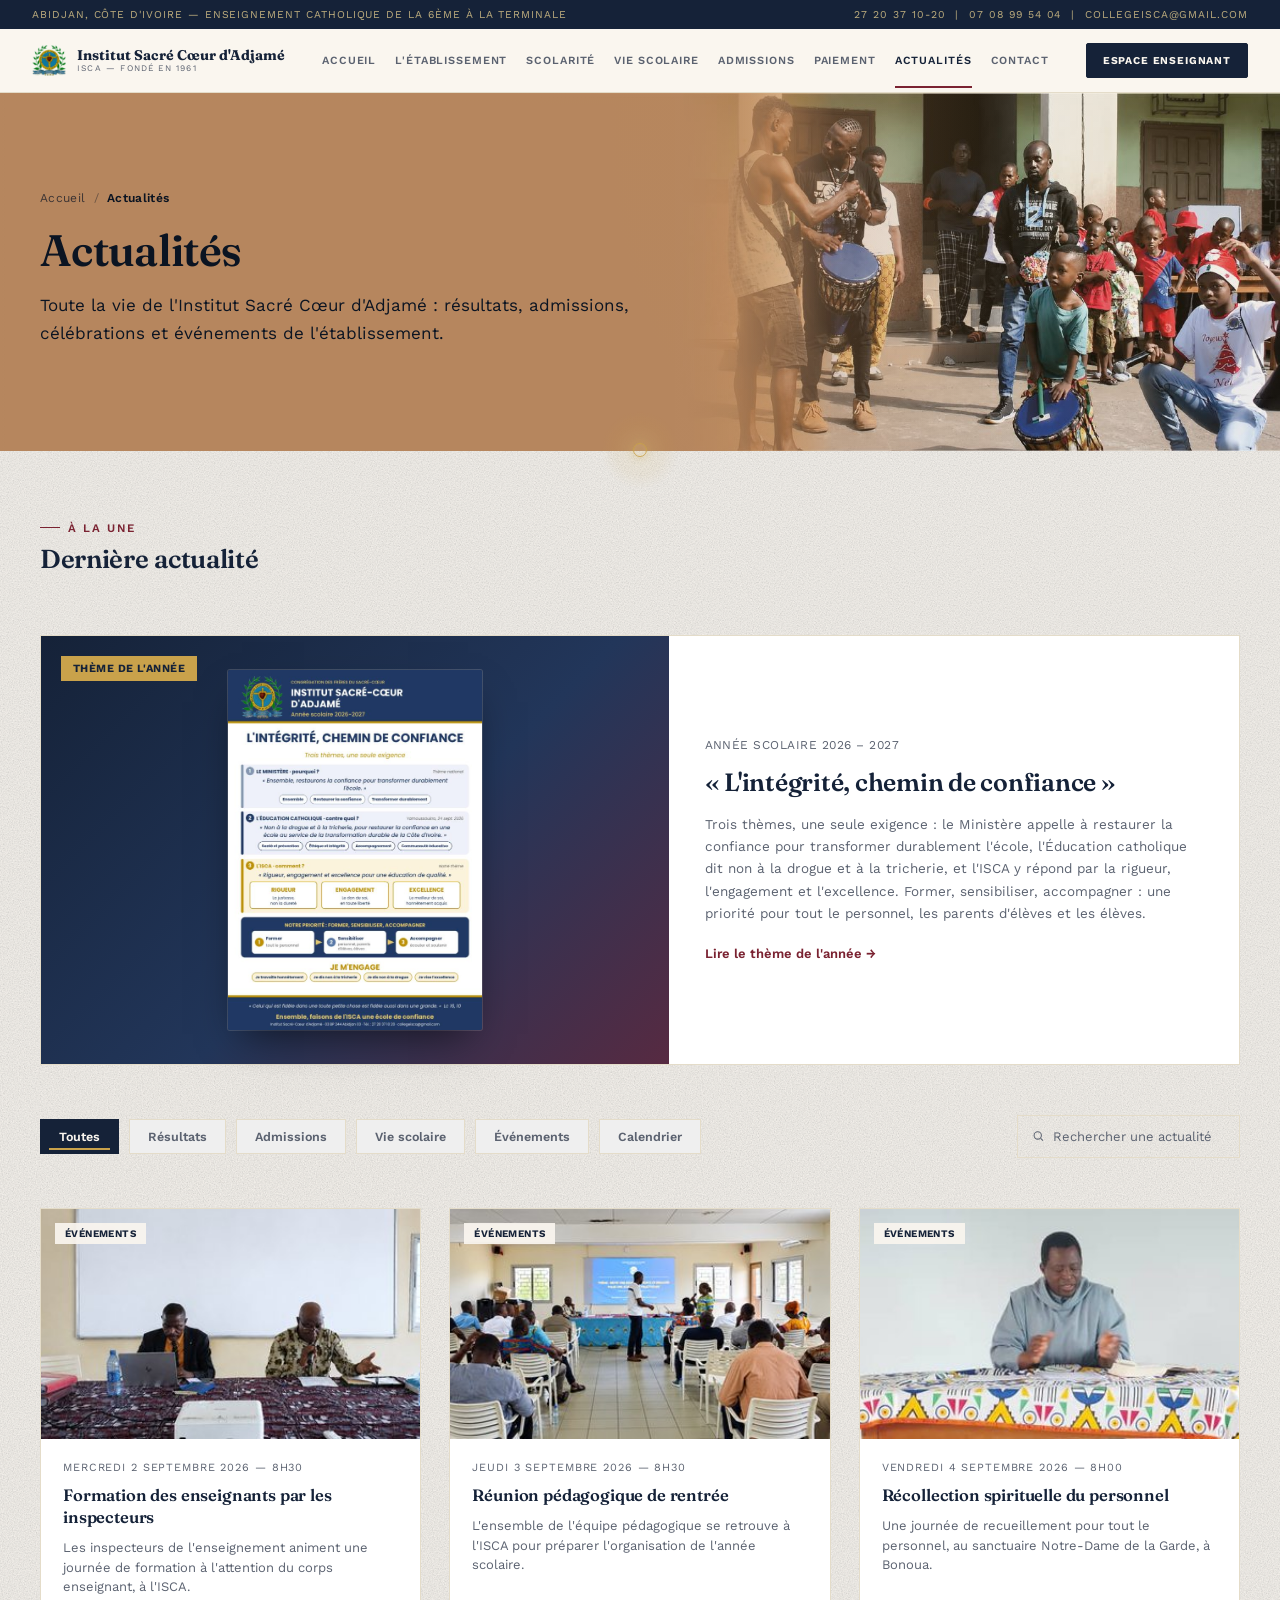
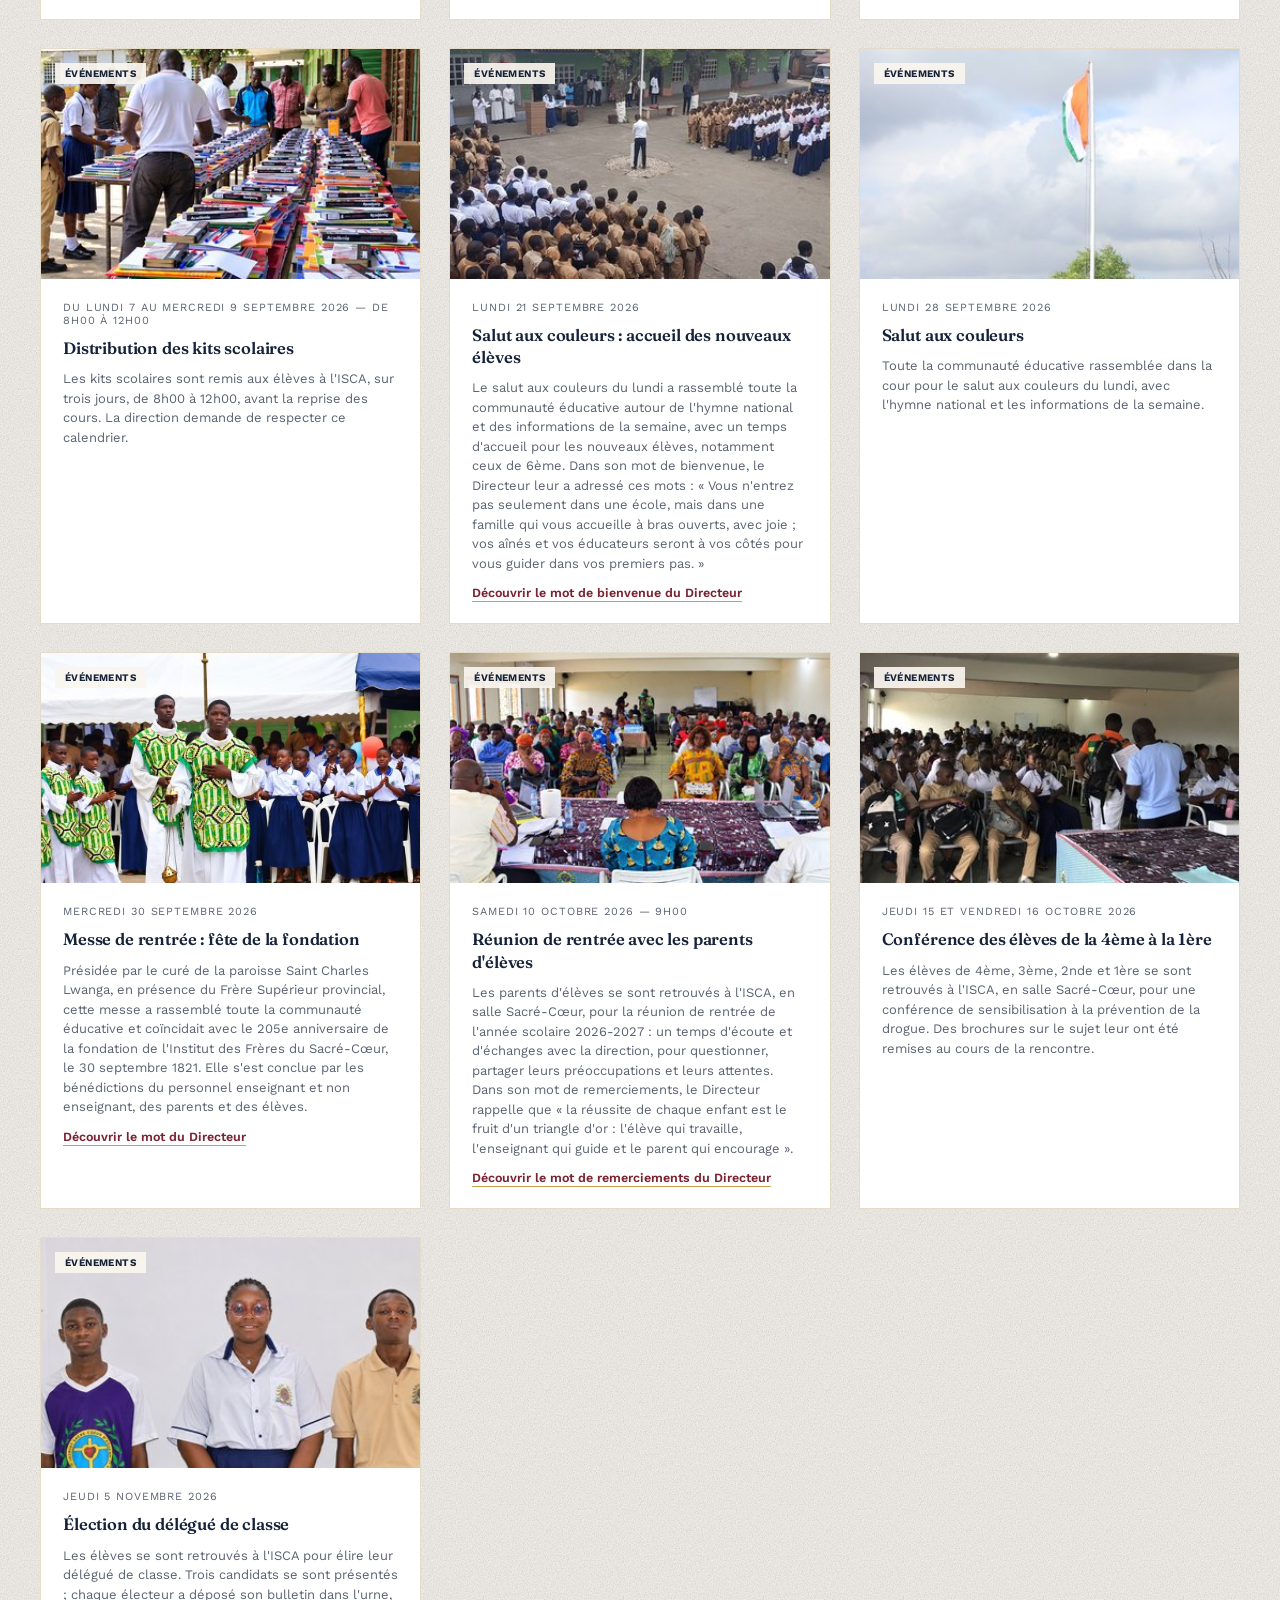
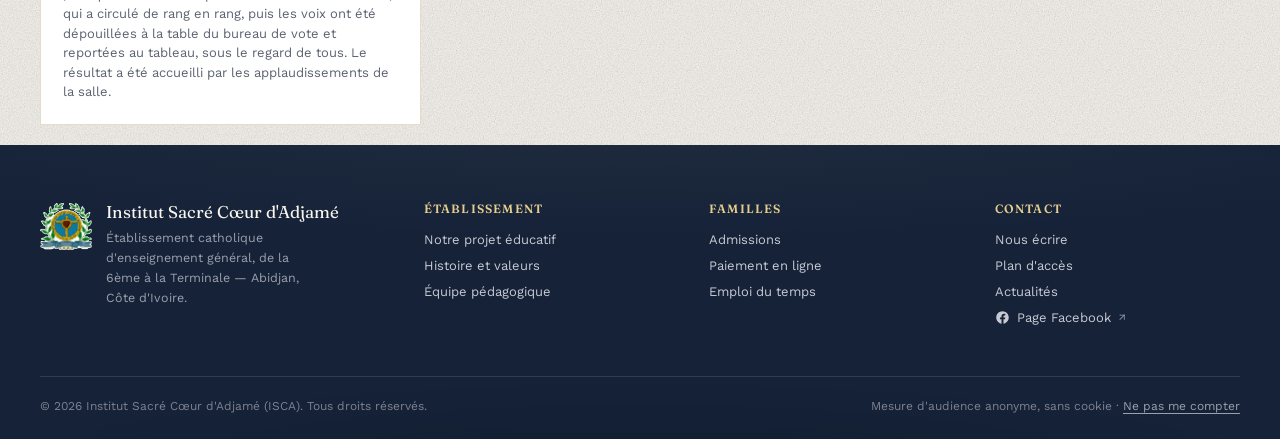
==== commit 31efbe6a: "Actualites : election du delegue de classe (jeudi 5 novembre 2026, huit photographies ameliorees) en" ====
--- a/actualites.html
+++ b/actualites.html
@@ -12,14 +12,14 @@
 <link rel="preconnect" href="https://fonts.googleapis.com">
 <link rel="preconnect" href="https://fonts.gstatic.com" crossorigin>
 <link href="https://fonts.googleapis.com/css2?family=Fraunces:opsz,wght@9..144,400;9..144,500;9..144,600;9..144,700&family=Work+Sans:wght@400;500;600;700&display=swap" rel="stylesheet">
-<link rel="stylesheet" href="assets/css/01-fondations.css?v=20261029">
-<link rel="stylesheet" href="assets/css/02-transport.css?v=20261029">
-<link rel="stylesheet" href="assets/css/03-cartes.css?v=20261029">
-<link rel="stylesheet" href="assets/css/04-charpente.css?v=20261029">
-<link rel="stylesheet" href="assets/css/05-bandeaux.css?v=20261029">
-<link rel="stylesheet" href="assets/css/06-interactions.css?v=20261029">
-<link rel="stylesheet" href="assets/css/07-matieres.css?v=20261029">
-<link rel="stylesheet" href="assets/css/08-espaces.css?v=20261029">
+<link rel="stylesheet" href="assets/css/01-fondations.css?v=20261030">
+<link rel="stylesheet" href="assets/css/02-transport.css?v=20261030">
+<link rel="stylesheet" href="assets/css/03-cartes.css?v=20261030">
+<link rel="stylesheet" href="assets/css/04-charpente.css?v=20261030">
+<link rel="stylesheet" href="assets/css/05-bandeaux.css?v=20261030">
+<link rel="stylesheet" href="assets/css/06-interactions.css?v=20261030">
+<link rel="stylesheet" href="assets/css/07-matieres.css?v=20261030">
+<link rel="stylesheet" href="assets/css/08-espaces.css?v=20261030">
 </head>
 <body>
 
@@ -203,6 +203,14 @@
           <div class="news-date">Jeudi 15 et vendredi 16 octobre 2026</div>
           <h3>Conférence des élèves de la 4ème à la 1ère</h3>
           <p>Les élèves de 4ème, 3ème, 2nde et 1ère se sont retrouvés à l'ISCA, en salle Sacré-Cœur, pour une conférence de sensibilisation à la prévention de la drogue. Des brochures sur le sujet leur ont été remises au cours de la rencontre.</p>
+        </div>
+      </div>
+      <div class="news-card" id="delegues-nov2026" data-galerie="delegues-nov2026" data-photos="8" data-legendes="Les trois candidats à l'élection du délégué de classe. | Les élèves, électeurs, réunis dans la salle, attentifs au déroulement du scrutin. | Un adulte explique le déroulement du vote aux élèves. | La table du bureau de vote, face aux électeurs. | Les bulletins sont déposés dans l'urne, passée de rang en rang. | Dépouillement : les bulletins sont ouverts et comptés à la table. | Le dépouillement, sous le regard des élèves : les voix sont reportées au tableau. | Un élève se lève sous les applaudissements de ses camarades.">
+        <div class="thumb diapo" style="background:linear-gradient(135deg,var(--wine) 0%, var(--navy) 65%, var(--gold) 170%);"><img src="assets/images/Galeries_Photos/Ev%C3%A8nements/delegues-nov2026/v1.jpg" srcset="assets/images/Galeries_Photos/Ev%C3%A8nements/delegues-nov2026/v1-480.jpg 480w, assets/images/Galeries_Photos/Ev%C3%A8nements/delegues-nov2026/v1.jpg 760w" sizes="(max-width:1000px) 100vw, 380px" alt="Élection du délégué de classe, le 5 novembre 2026 : les trois candidats posent côte à côte."><span class="ncat">Événements</span></div>
+        <div class="news-body">
+          <div class="news-date">Jeudi 5 novembre 2026</div>
+          <h3>Élection du délégué de classe</h3>
+          <p>Les élèves se sont retrouvés à l'ISCA pour élire leur délégué de classe. Trois candidats se sont présentés ; chaque électeur a déposé son bulletin dans l'urne, qui a circulé de rang en rang, puis les voix ont été dépouillées à la table du bureau de vote et reportées au tableau, sous le regard de tous. Le résultat a été accueilli par les applaudissements de la salle.</p>
         </div>
       </div>
     </div>
@@ -395,8 +403,8 @@
     </div>
   </footer>
 
-<script src="assets/js/commun.js?v=20261029"></script>
-<script src="assets/js/actualites.js?v=20261029"></script>
-<script src="assets/js/stat.js?v=20261029" defer></script>
+<script src="assets/js/commun.js?v=20261030"></script>
+<script src="assets/js/actualites.js?v=20261030"></script>
+<script src="assets/js/stat.js?v=20261030" defer></script>
 </body>
 </html>
--- a/assets/css/05-bandeaux.css
+++ b/assets/css/05-bandeaux.css
@@ -591,7 +591,14 @@
 .slide-theme .st-suite a{
   color:var(--gold-soft);border-bottom:1px solid rgba(228,205,142,.4);padding-bottom:1px;
 }
+/* Sur ordinateur l'affiche grandit avec le cadre du carrousel (--cadre-h, posee par
+   accueil.js : plus haut quand l'ecran est plus large, pour que les bandeaux
+   tiennent a toute la largeur). 430 px dans un cadre de 513 px, jamais plus que le
+   fichier (849 px). Sans le script, ou avec un vieux navigateur : 430 px. */
 .slide-theme .st-affiche{justify-self:center;position:relative;display:block;height:430px;cursor:zoom-in;}
+@supports(height:max(1px,2px)){
+  .slide-theme .st-affiche{height:min(849px,max(430px,calc(var(--cadre-h,513px) - 83px)));}
+}
 .slide-theme .st-affiche img{
   height:100%;width:auto;max-width:none;border-radius:3px;
   box-shadow:0 22px 50px -12px rgba(0,0,0,.65),0 0 0 1px rgba(250,246,239,.16);
@@ -613,12 +620,21 @@
 /* La grille d'accueil passe en une colonne des 1000 px (01-fondations.css) :
    l'affiche se place alors sous le texte, plus petite. Le titre, lui,
    change de taille des 900 px, comme celui de la diapositive « Accroche ».
-   Sur telephone, les trois mots tiennent sur une ligne et l'affiche reste
-   assez petite pour que la diapositive ne depasse pas trop l'ecran
-   (environ 860 px de haut, contre 780 pour « Accroche »). */
+   L'affiche suit la largeur de l'ecran (demande du 30 octobre 2026 : sur
+   telephone elle ne tenait que 53% de la largeur, 190 px sur 360) : 62% de
+   l'ecran, plafonnee a 400 px, pour les tablettes ; sur telephone (620 px
+   et moins), toute la largeur du texte, alignee sur les boutons « Voir
+   l'affiche » et « Telecharger le PDF » (320 px sur un ecran de 360, soit
+   453 px de haut). */
 @media(max-width:1000px){
-  .slide-theme .st-affiche{height:auto;width:clamp(190px,46vw,250px);margin:6px auto 4px;}
+  .slide-theme .st-affiche{height:auto;width:clamp(260px,62vw,400px);margin:6px auto 4px;}
   .slide-theme .st-affiche img{width:100%;height:auto;}
+}
+@media(max-width:620px){
+  .slide-theme .st-affiche{width:100%;}
+  /* Pleine largeur, l'affiche ne laisse plus de coin ou la pastille « Agrandir » puisse deborder sans
+     masquer sa derniere ligne (la citation du bas) : elle se pose sous le coin droit, a l'aplomb de la colonne. */
+  .slide-theme .st-affiche .st-agrandir{right:0;top:calc(100% + 8px);bottom:auto;}
 }
 @media(max-width:900px){
   .slide-theme .st-titre{font-size:25px;line-height:1.18;margin-bottom:14px;}
--- a/assets/css/08-espaces.css
+++ b/assets/css/08-espaces.css
@@ -513,28 +513,24 @@
   .hero-slide.media-slide img{
     width:100%;height:auto;display:block;object-fit:cover;
   }
-  /* "Places disponibles" porte une marge marine unie de chaque cote : en
-     ratio natif, le contenu utile resterait minuscule sur un ecran de
-     375px, quelle que soit la hauteur du cadre. Le recadrage a 2,3
-     grossit ce contenu en ne mordant que dans cette marge.
-     Verifie sur le fichier livre le 30 aout (1799x503, ratio 3,58) :
-     la marge unie fait 25% de chaque cote, et le recadrage n'en mange
-     que 18% — le texte et la photo restent intacts, avec 7 points de
-     securite. A remesurer si l'affiche est refaite dans un autre
-     format, faute de quoi ce cadrage entamerait le contenu.
-     L'affiche recrutement n'a pas cette marge : son visuel occupe toute
-     la largeur du fichier, donc aucun recadrage force pour elle. */
-  .hero-slide.flyer-inscriptions img{
-    aspect-ratio:23/10;
-  }
+  /* "Places disponibles" etait recadree ici a 2,3 (aspect-ratio:23/10) :
+     le fichier livre le 30 aout portait une marge marine unie de 25% de
+     chaque cote, que ce recadrage mangeait sans toucher au contenu.
+     L'affiche livree le 2 septembre, celle du site, occupe toute la
+     largeur du fichier : recadree, elle perdait le debut du titre
+     (« LACES », « PONIBLES ») et tout l'appel aux inscriptions. Plus de
+     recadrage : de 621 a 900px l'affiche s'affiche entiere, et jusqu'a
+     620px la diapositive montre sa version pour telephone (voir
+     « Places disponibles et Decoupage de l'annee sur telephone », plus
+     bas). Aucun des autres bandeaux n'est recadre non plus. */
 
   /* La légende texte disparaît : elle n'existe pas sur ordinateur. */
   .hero-slide.media-slide .ms-hint,
   .hero-slide.flyer-recrutement .ms-hint,
   .hero-slide.flyer-inscriptions .ms-hint{display:none !important;}
 
-  /* Sur l'affiche, plus jamais posés en surimpression : le recadrage
-     serré (cf. ci-dessus) ne laisse plus de zone morte pour les
+  /* Sur l'affiche, plus jamais posés en surimpression : l'affiche
+     occupe toute la largeur et ne laisse plus de zone morte pour les
      accueillir sans mordre sur le visuel. Ils passent donc dans le
      flux normal, sous l'image, comme une légende. */
   .hero-dots{
@@ -1707,6 +1703,37 @@
 
 
 /* ==================================================================
+   Accueil : « Places disponibles » et « Decoupage de l'annee » sur telephone
+   ------------------------------------------------------------------
+   Deux bandeaux de 1799 x 503 px (rapport 3,6 pour 1). Ramenes a la
+   largeur d'un telephone, ils ne font plus que 100 px de haut : textes
+   de 4 a 6 px, illisibles. Meme principe que .flyer-appel et .flyer-tec
+   juste au-dessus : au-dela de 620px, le bandeau d'origine (regles
+   generiques de .media-slide et 05-bandeaux.css) ; en dessous, UNE
+   image portrait faite des memes blocs de l'affiche, decoupes et
+   empiles pleine largeur (outils/affiches-telephone.py) : le titre, les
+   classes et l'appel aux inscriptions pour « Places disponibles » ; l'en-tete
+   du Ministere, les trimestres, les conges et le pied de page pour le
+   « Decoupage ». La marge de 14px et les coins arrondis sont dans l'image,
+   sur le marine du carrousel : l'image occupe toute la largeur, comme
+   l'affiche de l'Education catholique.
+   Les regles de ces images portent trois classes : elles l'emportent sur
+   « height:100% ; object-fit:contain » de 05-bandeaux.css.
+   Pour retirer une annonce : supprimer sa diapositive de index.html.
+   ================================================================== */
+.hero-slide.flyer-inscriptions .places-mobile,
+.hero-slide.flyer-decoupage .decoupage-mobile{display:none;}
+@media(max-width:620px){
+  .hero-slide.flyer-inscriptions .places-large,
+  .hero-slide.flyer-decoupage .decoupage-large{display:none;}
+  .hero-slide.flyer-inscriptions .places-mobile,
+  .hero-slide.flyer-decoupage .decoupage-mobile{
+    display:block;width:100%;height:auto;object-fit:contain;
+  }
+}
+
+
+/* ==================================================================
    Mesure d'audience : la mention de bas de page
    ------------------------------------------------------------------
    « Mesure d'audience anonyme, sans cookie · Ne pas me compter », au
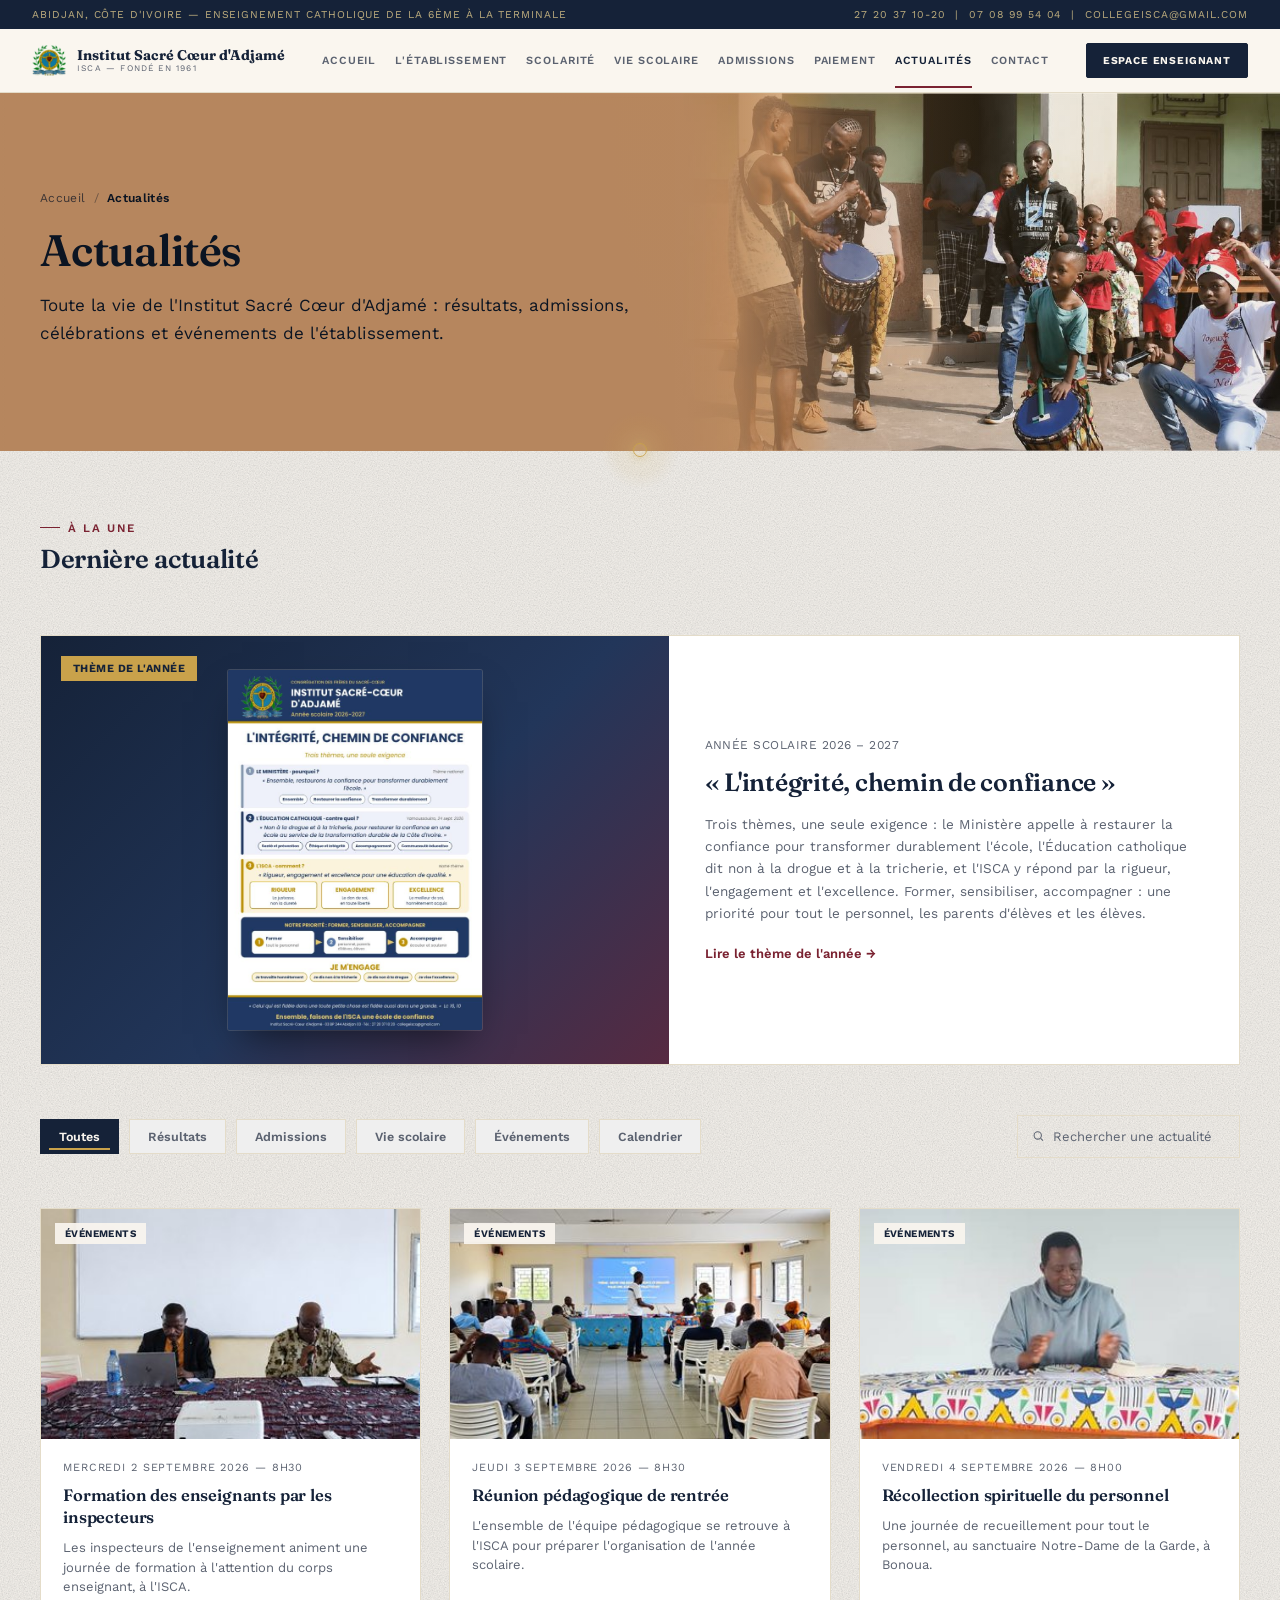
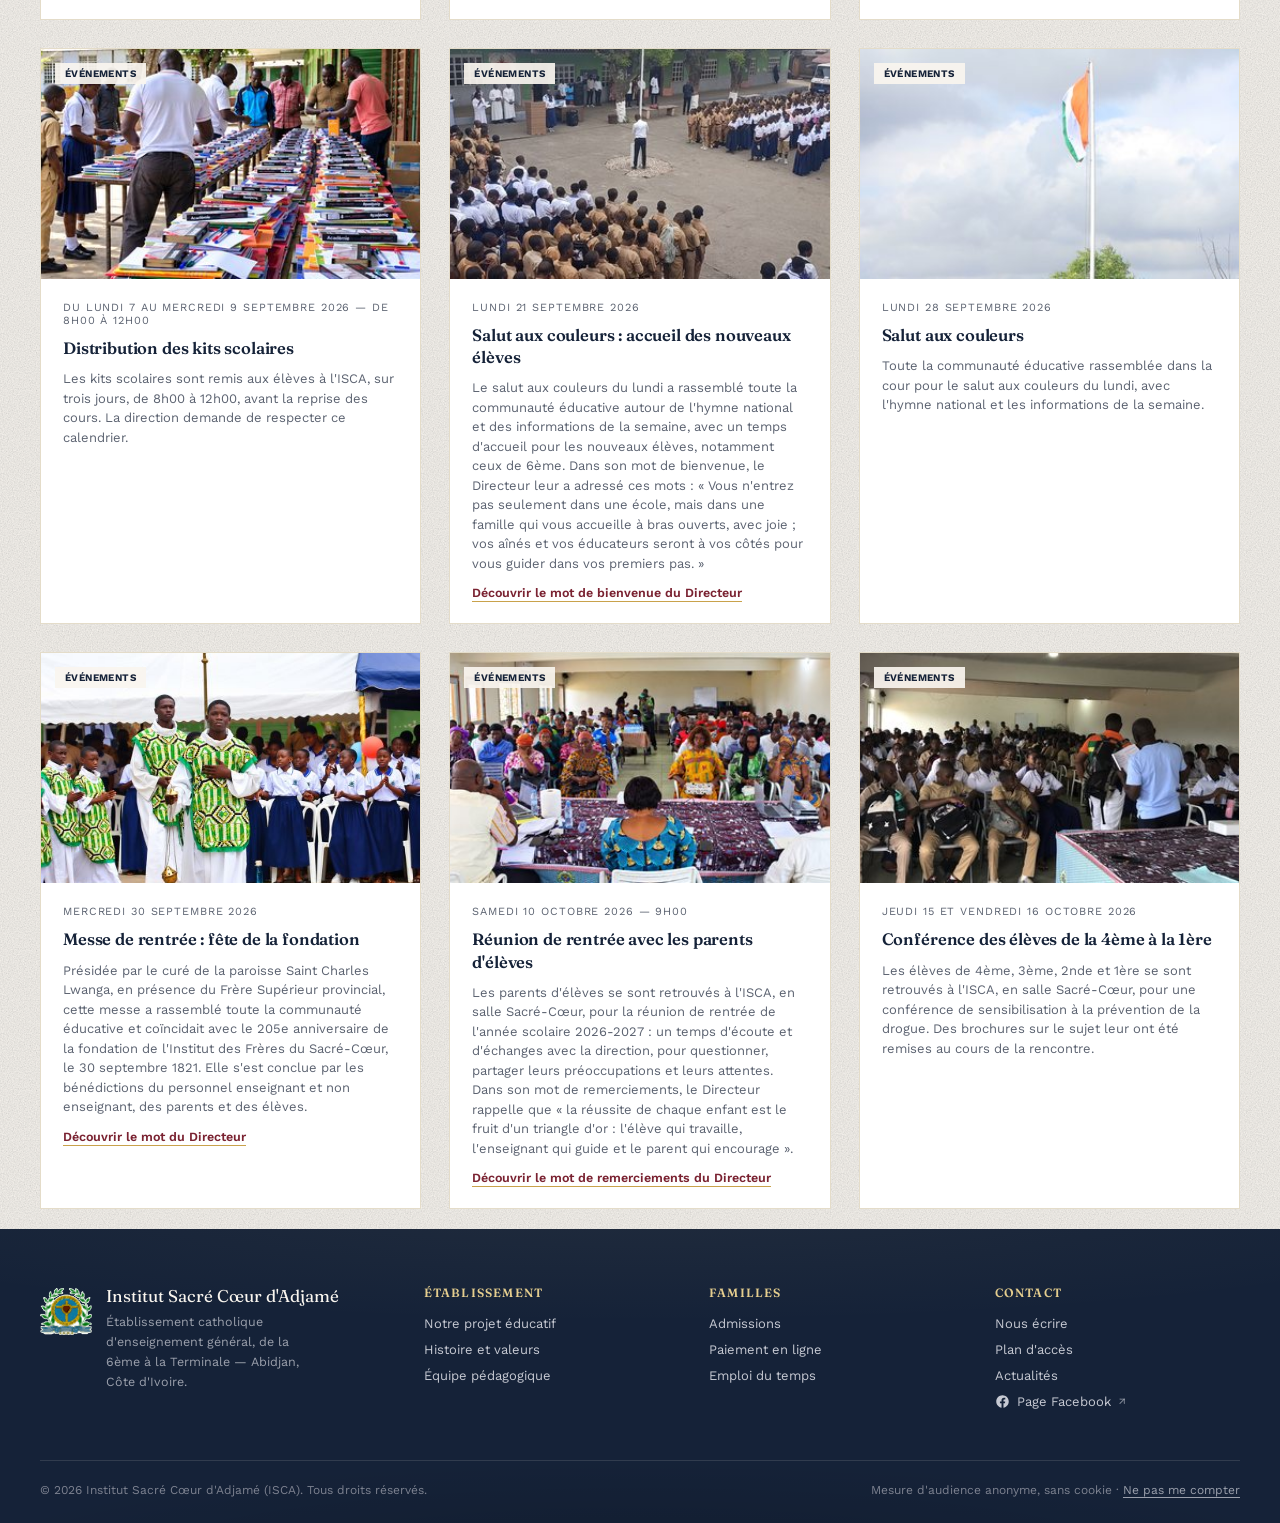
==== commit a692b58a: "Actualites : l'election du delegue de classe est retiree du site, a la demande de l'utilisateur (nou" ====
--- a/actualites.html
+++ b/actualites.html
@@ -205,14 +205,6 @@
           <p>Les élèves de 4ème, 3ème, 2nde et 1ère se sont retrouvés à l'ISCA, en salle Sacré-Cœur, pour une conférence de sensibilisation à la prévention de la drogue. Des brochures sur le sujet leur ont été remises au cours de la rencontre.</p>
         </div>
       </div>
-      <div class="news-card" id="delegues-nov2026" data-galerie="delegues-nov2026" data-photos="8" data-legendes="Les trois candidats à l'élection du délégué de classe. | Les élèves, électeurs, réunis dans la salle, attentifs au déroulement du scrutin. | Un adulte explique le déroulement du vote aux élèves. | La table du bureau de vote, face aux électeurs. | Les bulletins sont déposés dans l'urne, passée de rang en rang. | Dépouillement : les bulletins sont ouverts et comptés à la table. | Le dépouillement, sous le regard des élèves : les voix sont reportées au tableau. | Un élève se lève sous les applaudissements de ses camarades.">
-        <div class="thumb diapo" style="background:linear-gradient(135deg,var(--wine) 0%, var(--navy) 65%, var(--gold) 170%);"><img src="assets/images/Galeries_Photos/Ev%C3%A8nements/delegues-nov2026/v1.jpg" srcset="assets/images/Galeries_Photos/Ev%C3%A8nements/delegues-nov2026/v1-480.jpg 480w, assets/images/Galeries_Photos/Ev%C3%A8nements/delegues-nov2026/v1.jpg 760w" sizes="(max-width:1000px) 100vw, 380px" alt="Élection du délégué de classe, le 5 novembre 2026 : les trois candidats posent côte à côte."><span class="ncat">Événements</span></div>
-        <div class="news-body">
-          <div class="news-date">Jeudi 5 novembre 2026</div>
-          <h3>Élection du délégué de classe</h3>
-          <p>Les élèves se sont retrouvés à l'ISCA pour élire leur délégué de classe. Trois candidats se sont présentés ; chaque électeur a déposé son bulletin dans l'urne, qui a circulé de rang en rang, puis les voix ont été dépouillées à la table du bureau de vote et reportées au tableau, sous le regard de tous. Le résultat a été accueilli par les applaudissements de la salle.</p>
-        </div>
-      </div>
     </div>
 
   </section>
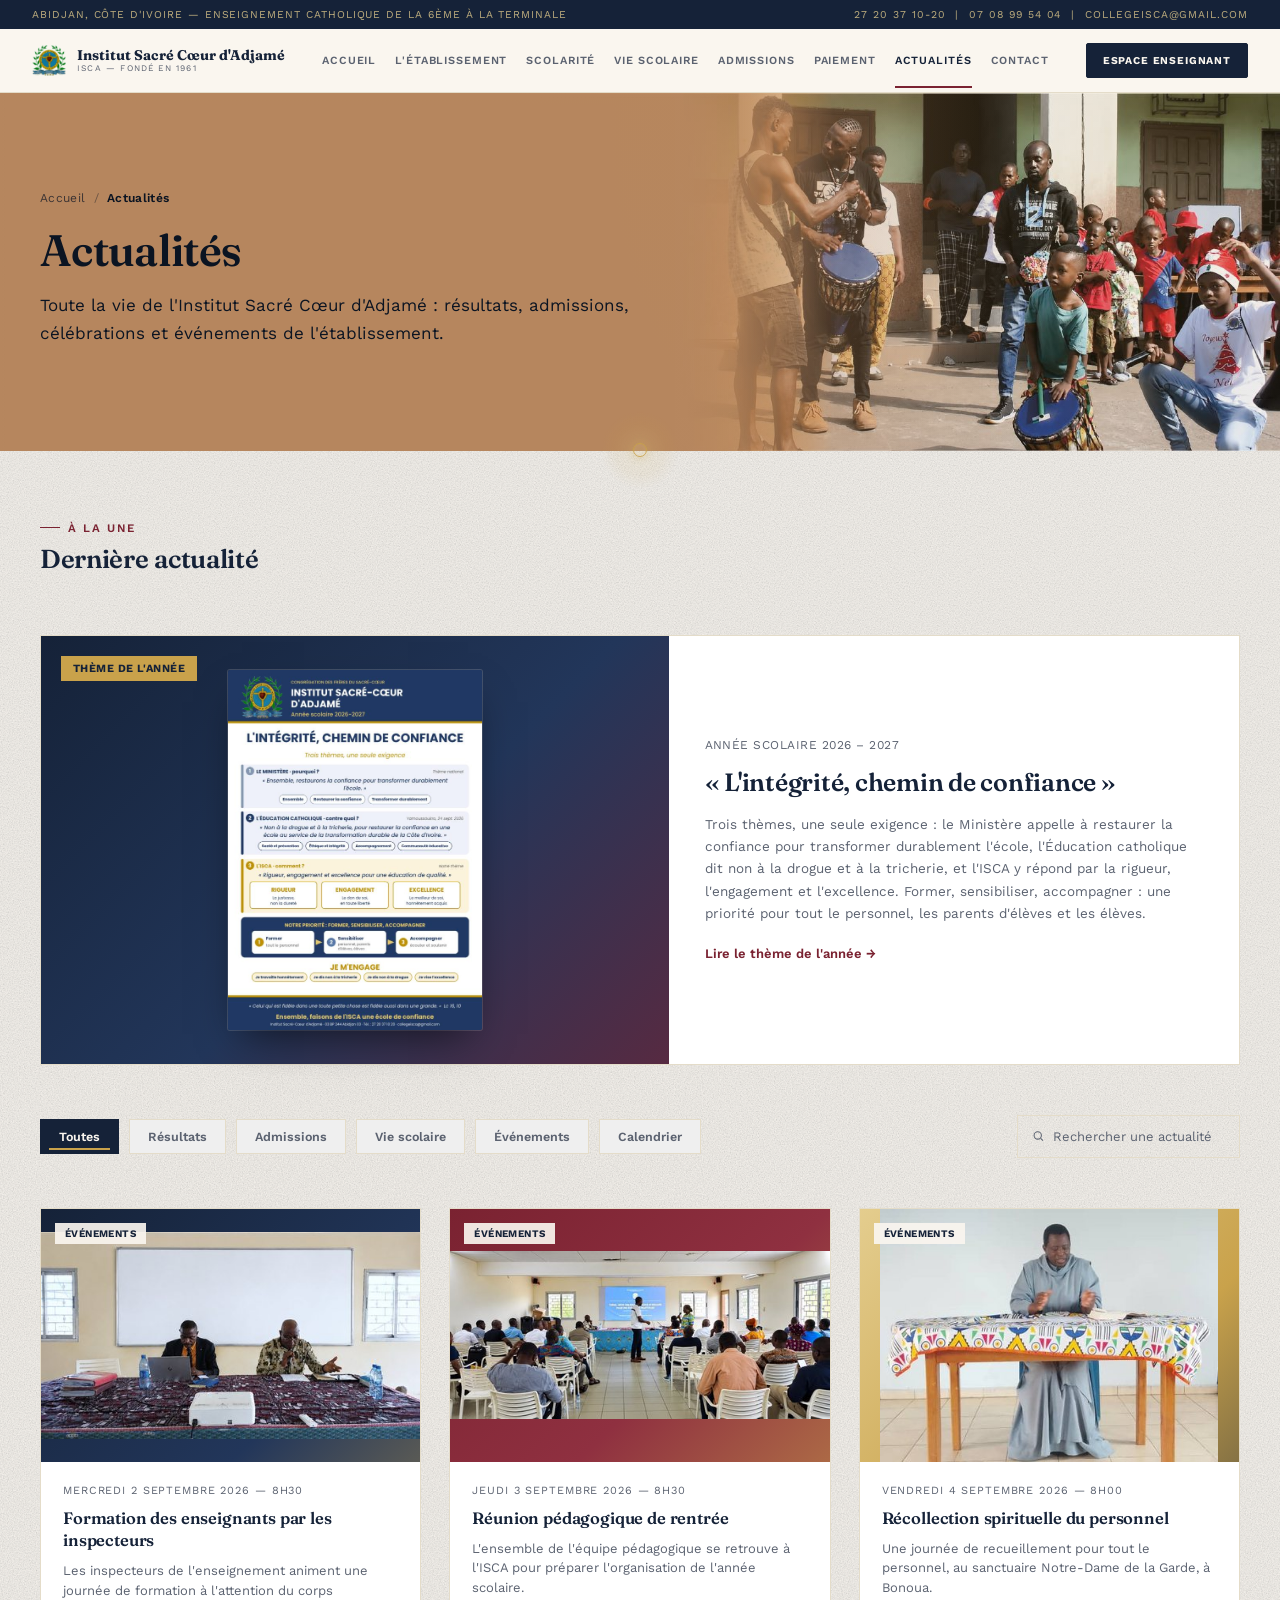
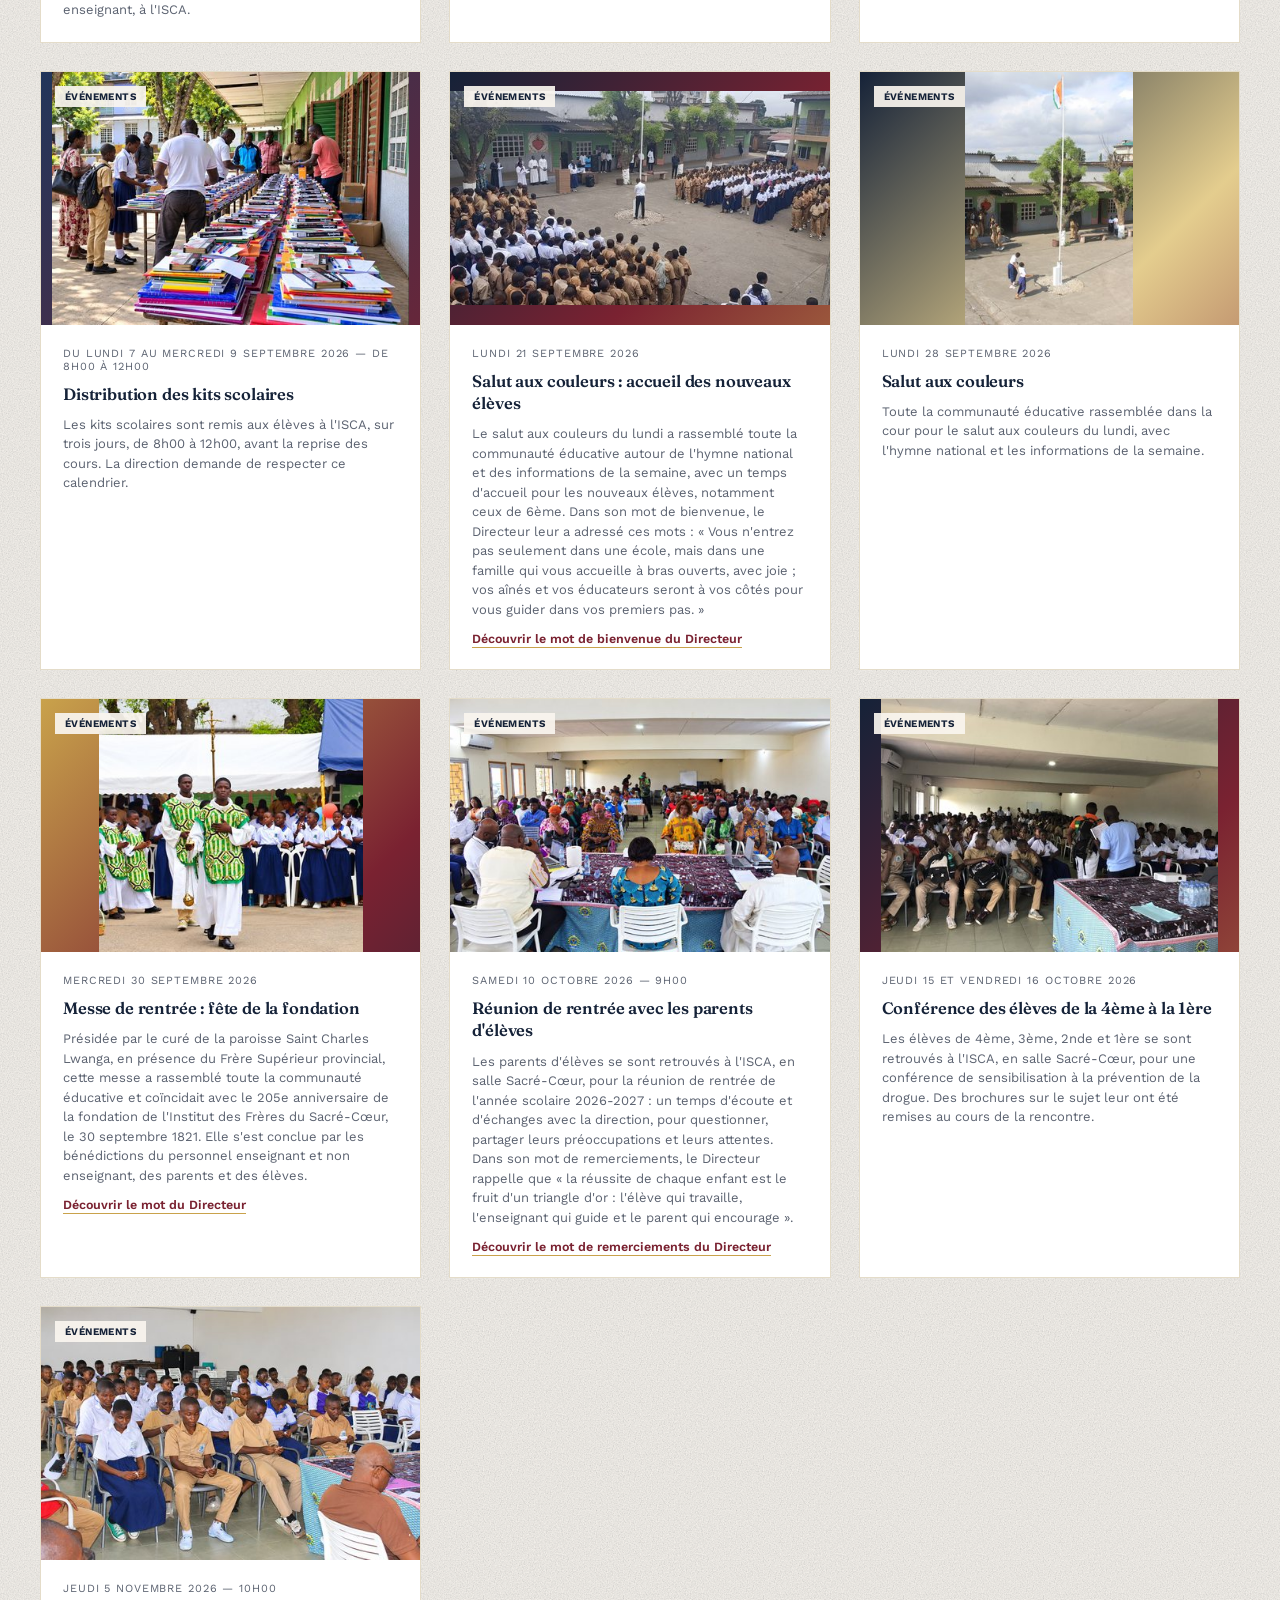
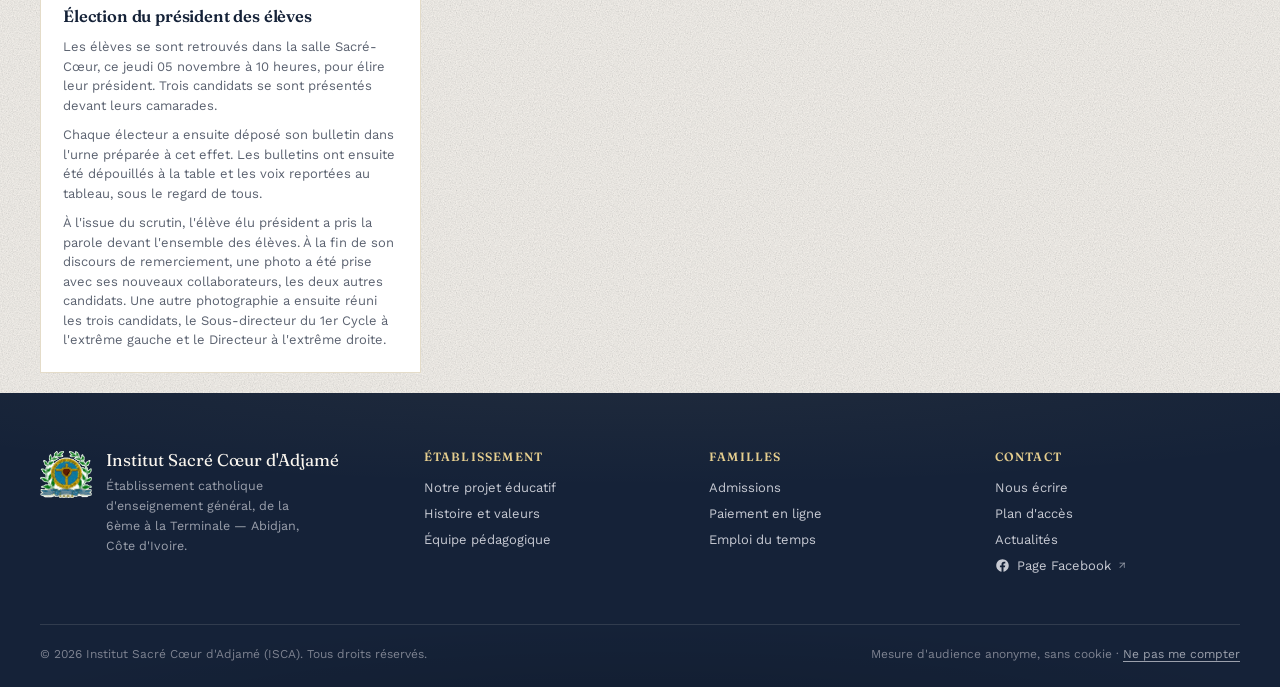
==== commit ecda694d: "Actualites : election du president des eleves (jeudi 5 novembre 2026, 10 h, salle Sacre-Coeur) avec " ====
--- a/actualites.html
+++ b/actualites.html
@@ -12,14 +12,14 @@
 <link rel="preconnect" href="https://fonts.googleapis.com">
 <link rel="preconnect" href="https://fonts.gstatic.com" crossorigin>
 <link href="https://fonts.googleapis.com/css2?family=Fraunces:opsz,wght@9..144,400;9..144,500;9..144,600;9..144,700&family=Work+Sans:wght@400;500;600;700&display=swap" rel="stylesheet">
-<link rel="stylesheet" href="assets/css/01-fondations.css?v=20261030">
-<link rel="stylesheet" href="assets/css/02-transport.css?v=20261030">
-<link rel="stylesheet" href="assets/css/03-cartes.css?v=20261030">
-<link rel="stylesheet" href="assets/css/04-charpente.css?v=20261030">
-<link rel="stylesheet" href="assets/css/05-bandeaux.css?v=20261030">
-<link rel="stylesheet" href="assets/css/06-interactions.css?v=20261030">
-<link rel="stylesheet" href="assets/css/07-matieres.css?v=20261030">
-<link rel="stylesheet" href="assets/css/08-espaces.css?v=20261030">
+<link rel="stylesheet" href="assets/css/01-fondations.css?v=20261115">
+<link rel="stylesheet" href="assets/css/02-transport.css?v=20261115">
+<link rel="stylesheet" href="assets/css/03-cartes.css?v=20261115">
+<link rel="stylesheet" href="assets/css/04-charpente.css?v=20261115">
+<link rel="stylesheet" href="assets/css/05-bandeaux.css?v=20261115">
+<link rel="stylesheet" href="assets/css/06-interactions.css?v=20261115">
+<link rel="stylesheet" href="assets/css/07-matieres.css?v=20261115">
+<link rel="stylesheet" href="assets/css/08-espaces.css?v=20261115">
 </head>
 <body>
 
@@ -130,40 +130,40 @@
            Les trois activites passees portent leur photographie ; la carte
            declare sa galerie par data-galerie et data-photos, et le script
            de la rubrique se charge de l'agrandissement. -->
-      <div class="news-card" id="formation" data-galerie="formation" data-photos="4" data-legendes="La tribune des inspecteurs. | L'assemblée des enseignants dans la salle de réunion. | Le formateur au micro, devant le plan de son exposé. | La séance vue de la salle.">
-        <div class="thumb diapo" style="background:linear-gradient(135deg,var(--navy) 0%, var(--navy-light) 70%, var(--gold) 160%);"><img src="assets/images/Galeries_Photos/Ev%C3%A8nements/formation/v1.jpg" srcset="assets/images/Galeries_Photos/Ev%C3%A8nements/formation/v1-480.jpg 480w, assets/images/Galeries_Photos/Ev%C3%A8nements/formation/v1.jpg 760w" sizes="(max-width:1000px) 100vw, 380px" alt="Formation des enseignants par les inspecteurs, le 2 septembre 2026 : les inspecteurs à la tribune, dans la salle de réunion de l'ISCA."><span class="ncat">Événements</span></div>
+      <div class="news-card" id="formation" data-galerie="formation-v2" data-photos="4" data-legendes="La tribune des inspecteurs. | L'assemblée des enseignants dans la salle de réunion. | Le formateur au micro, devant le plan de son exposé. | La séance vue de la salle.">
+        <div class="thumb diapo entiere" style="background:linear-gradient(135deg,var(--navy) 0%, var(--navy-light) 70%, var(--gold) 160%);"><img src="assets/images/Galeries_Photos/Ev%C3%A8nements/formation-v2/v1.jpg" srcset="assets/images/Galeries_Photos/Ev%C3%A8nements/formation-v2/v1-480.jpg 480w, assets/images/Galeries_Photos/Ev%C3%A8nements/formation-v2/v1.jpg 760w" sizes="(max-width:1000px) 100vw, 380px" alt="Formation des enseignants par les inspecteurs, le 2 septembre 2026 : les inspecteurs à la tribune, dans la salle de réunion de l'ISCA."><span class="ncat">Événements</span></div>
         <div class="news-body">
           <div class="news-date">Mercredi 2 septembre 2026 — 8h30</div>
           <h3>Formation des enseignants par les inspecteurs</h3>
           <p>Les inspecteurs de l'enseignement animent une journée de formation à l'attention du corps enseignant, à l'ISCA.</p>
         </div>
       </div>
-      <div class="news-card" id="reunion" data-galerie="reunion" data-photos="2" data-legendes="Le thème de la réunion, présenté à l'assemblée. | L'équipe pédagogique réunie.">
-        <div class="thumb diapo" style="background:linear-gradient(135deg,var(--wine) 0%, #8f3040 60%, var(--gold) 140%);"><img src="assets/images/Galeries_Photos/Ev%C3%A8nements/reunion/v1.jpg" srcset="assets/images/Galeries_Photos/Ev%C3%A8nements/reunion/v1-480.jpg 480w, assets/images/Galeries_Photos/Ev%C3%A8nements/reunion/v1.jpg 760w" sizes="(max-width:1000px) 100vw, 380px" alt="Réunion pédagogique de rentrée, le 3 septembre 2026 : l'équipe se réunit autour du thème « Bâtir une équipe efficace et engagée pour une année fructueuse »."><span class="ncat">Événements</span></div>
+      <div class="news-card" id="reunion" data-galerie="reunion-v2" data-photos="2" data-legendes="Le thème de la réunion, présenté à l'assemblée. | L'équipe pédagogique réunie.">
+        <div class="thumb diapo entiere" style="background:linear-gradient(135deg,var(--wine) 0%, #8f3040 60%, var(--gold) 140%);"><img src="assets/images/Galeries_Photos/Ev%C3%A8nements/reunion-v2/v1.jpg" srcset="assets/images/Galeries_Photos/Ev%C3%A8nements/reunion-v2/v1-480.jpg 480w, assets/images/Galeries_Photos/Ev%C3%A8nements/reunion-v2/v1.jpg 760w" sizes="(max-width:1000px) 100vw, 380px" alt="Réunion pédagogique de rentrée, le 3 septembre 2026 : l'équipe se réunit autour du thème « Bâtir une équipe efficace et engagée pour une année fructueuse »."><span class="ncat">Événements</span></div>
         <div class="news-body">
           <div class="news-date">Jeudi 3 septembre 2026 — 8h30</div>
           <h3>Réunion pédagogique de rentrée</h3>
           <p>L'ensemble de l'équipe pédagogique se retrouve à l'ISCA pour préparer l'organisation de l'année scolaire.</p>
         </div>
       </div>
-      <div class="news-card" id="recollection" data-galerie="recollection" data-photos="4" data-legendes="Temps de prédication. | Le personnel rassemblé pour la récollection. | Un moment de recueillement. | Photographie de groupe devant le sanctuaire Notre-Dame de la Garde.">
-        <div class="thumb diapo" style="background:linear-gradient(135deg,var(--gold-soft) 0%, var(--gold) 70%, var(--navy) 150%);"><img src="assets/images/Galeries_Photos/Ev%C3%A8nements/recollection/v1.jpg" srcset="assets/images/Galeries_Photos/Ev%C3%A8nements/recollection/v1-480.jpg 480w, assets/images/Galeries_Photos/Ev%C3%A8nements/recollection/v1.jpg 760w" sizes="(max-width:1000px) 100vw, 380px" alt="Récollection spirituelle du personnel, le 4 septembre 2026 : temps de prédication au sanctuaire Notre-Dame de la Garde, à Bonoua."><span class="ncat">Événements</span></div>
+      <div class="news-card" id="recollection" data-galerie="recollection-v2" data-photos="4" data-legendes="Temps de prédication. | Le personnel rassemblé pour la récollection. | Un moment de recueillement. | Photographie de groupe devant le sanctuaire Notre-Dame de la Garde.">
+        <div class="thumb diapo entiere" style="background:linear-gradient(135deg,var(--gold-soft) 0%, var(--gold) 70%, var(--navy) 150%);"><img src="assets/images/Galeries_Photos/Ev%C3%A8nements/recollection-v2/v1.jpg" srcset="assets/images/Galeries_Photos/Ev%C3%A8nements/recollection-v2/v1-480.jpg 480w, assets/images/Galeries_Photos/Ev%C3%A8nements/recollection-v2/v1.jpg 760w" sizes="(max-width:1000px) 100vw, 380px" alt="Récollection spirituelle du personnel, le 4 septembre 2026 : temps de prédication au sanctuaire Notre-Dame de la Garde, à Bonoua."><span class="ncat">Événements</span></div>
         <div class="news-body">
           <div class="news-date">Vendredi 4 septembre 2026 — 8h00</div>
           <h3>Récollection spirituelle du personnel</h3>
           <p>Une journée de recueillement pour tout le personnel, au sanctuaire Notre-Dame de la Garde, à Bonoua.</p>
         </div>
       </div>
-      <div class="news-card" id="kits" data-galerie="kits" data-photos="1" data-legendes="Distribution des kits scolaires : cahiers, fournitures et manuels prêts à être remis aux élèves.">
-        <div class="thumb diapo" style="background:linear-gradient(135deg,var(--navy-light) 0%, var(--wine) 130%);"><img src="assets/images/Galeries_Photos/Ev%C3%A8nements/kits/v1.jpg" srcset="assets/images/Galeries_Photos/Ev%C3%A8nements/kits/v1-480.jpg 480w, assets/images/Galeries_Photos/Ev%C3%A8nements/kits/v1.jpg 760w" sizes="(max-width:1000px) 100vw, 380px" alt="Distribution des kits scolaires, du 7 au 9 septembre 2026 : cahiers et fournitures remis aux élèves, sur le parvis de l'établissement."><span class="ncat">Événements</span></div>
+      <div class="news-card" id="kits" data-galerie="kits-v2" data-photos="1" data-legendes="Distribution des kits scolaires : cahiers, fournitures et manuels prêts à être remis aux élèves.">
+        <div class="thumb diapo entiere" style="background:linear-gradient(135deg,var(--navy-light) 0%, var(--wine) 130%);"><img src="assets/images/Galeries_Photos/Ev%C3%A8nements/kits-v2/v1.jpg" srcset="assets/images/Galeries_Photos/Ev%C3%A8nements/kits-v2/v1-480.jpg 480w, assets/images/Galeries_Photos/Ev%C3%A8nements/kits-v2/v1.jpg 760w" sizes="(max-width:1000px) 100vw, 380px" alt="Distribution des kits scolaires, du 7 au 9 septembre 2026 : cahiers et fournitures remis aux élèves, sur le parvis de l'établissement."><span class="ncat">Événements</span></div>
         <div class="news-body">
           <div class="news-date">Du lundi 7 au mercredi 9 septembre 2026 — de 8h00 à 12h00</div>
           <h3>Distribution des kits scolaires</h3>
           <p>Les kits scolaires sont remis aux élèves à l'ISCA, sur trois jours, de 8h00 à 12h00, avant la reprise des cours. La direction demande de respecter ce calendrier.</p>
         </div>
       </div>
-      <div class="news-card" id="accueil-nouveaux" data-galerie="accueil" data-photos="6" data-legendes="Le salut aux couleurs, sous le regard de tout l'établissement. | Un nouvel élève prend la parole devant l'assemblée. | Le Directeur entouré d'élèves, autour d'une œuvre du Sacré-Cœur. | Prise de parole devant le personnel d'encadrement. | Des parents venus assister à la cérémonie. | Le drapeau ivoirien, au centre de la cour.">
-        <div class="thumb diapo" style="background:linear-gradient(135deg,var(--navy) 0%, var(--wine) 65%, var(--gold) 150%);"><img src="assets/images/Galeries_Photos/Ev%C3%A8nements/accueil/v1.jpg" srcset="assets/images/Galeries_Photos/Ev%C3%A8nements/accueil/v1-480.jpg 480w, assets/images/Galeries_Photos/Ev%C3%A8nements/accueil/v1.jpg 760w" sizes="(max-width:1000px) 100vw, 380px" alt="Salut aux couleurs du 21 septembre 2026 : toute l'école rassemblée autour du mât, pour l'accueil des nouveaux élèves."><span class="ncat">Événements</span></div>
+      <div class="news-card" id="accueil-nouveaux" data-galerie="accueil-v2" data-photos="6" data-legendes="Le salut aux couleurs, sous le regard de tout l'établissement. | Un nouvel élève prend la parole devant l'assemblée. | Le Directeur entouré d'élèves, autour d'une œuvre du Sacré-Cœur. | Prise de parole devant le personnel d'encadrement. | Des parents venus assister à la cérémonie. | Le drapeau ivoirien, au centre de la cour.">
+        <div class="thumb diapo entiere" style="background:linear-gradient(135deg,var(--navy) 0%, var(--wine) 65%, var(--gold) 150%);"><img src="assets/images/Galeries_Photos/Ev%C3%A8nements/accueil-v2/v1.jpg" srcset="assets/images/Galeries_Photos/Ev%C3%A8nements/accueil-v2/v1-480.jpg 480w, assets/images/Galeries_Photos/Ev%C3%A8nements/accueil-v2/v1.jpg 760w" sizes="(max-width:1000px) 100vw, 380px" alt="Salut aux couleurs du 21 septembre 2026 : toute l'école rassemblée autour du mât, pour l'accueil des nouveaux élèves."><span class="ncat">Événements</span></div>
         <div class="news-body">
           <div class="news-date">Lundi 21 septembre 2026</div>
           <h3>Salut aux couleurs : accueil des nouveaux élèves</h3>
@@ -171,16 +171,16 @@
           <button type="button" class="dl-link" data-ouvre-modal="dirModal">Découvrir le mot de bienvenue du Directeur</button>
         </div>
       </div>
-      <div class="news-card" id="salut28sept" data-galerie="salut28sept" data-photos="5" data-legendes="Le drapeau ivoirien hissé au mât, sous le regard des élèves. | Le personnel éducatif rassemblé pour le hissage du drapeau, devant la fresque du Sacré-Cœur. | Prise de parole devant l'assemblée, au micro. | Les élèves en rangs dans la cour, pour le salut du lundi. | Une distinction remise à une élève, dans une ambiance musicale.">
-        <div class="thumb diapo" style="background:linear-gradient(135deg,var(--navy) 0%, var(--gold-soft) 75%, var(--wine) 160%);"><img src="assets/images/Galeries_Photos/Ev%C3%A8nements/salut28sept/v1.jpg" srcset="assets/images/Galeries_Photos/Ev%C3%A8nements/salut28sept/v1-480.jpg 480w, assets/images/Galeries_Photos/Ev%C3%A8nements/salut28sept/v1.jpg 760w" sizes="(max-width:1000px) 100vw, 380px" alt="Salut aux couleurs du 28 septembre 2026 : le drapeau ivoirien hissé au mât, dans la cour de l'ISCA."><span class="ncat">Événements</span></div>
+      <div class="news-card" id="salut28sept" data-galerie="salut28sept-v2" data-photos="5" data-legendes="Le drapeau ivoirien hissé au mât, sous le regard des élèves. | Le personnel éducatif rassemblé pour le hissage du drapeau, devant la fresque du Sacré-Cœur. | Prise de parole devant l'assemblée, au micro. | Les élèves en rangs dans la cour, pour le salut du lundi. | Une distinction remise à une élève, dans une ambiance musicale.">
+        <div class="thumb diapo entiere" style="background:linear-gradient(135deg,var(--navy) 0%, var(--gold-soft) 75%, var(--wine) 160%);"><img src="assets/images/Galeries_Photos/Ev%C3%A8nements/salut28sept-v2/v1.jpg" srcset="assets/images/Galeries_Photos/Ev%C3%A8nements/salut28sept-v2/v1-480.jpg 480w, assets/images/Galeries_Photos/Ev%C3%A8nements/salut28sept-v2/v1.jpg 760w" sizes="(max-width:1000px) 100vw, 380px" alt="Salut aux couleurs du 28 septembre 2026 : le drapeau ivoirien hissé au mât, dans la cour de l'ISCA."><span class="ncat">Événements</span></div>
         <div class="news-body">
           <div class="news-date">Lundi 28 septembre 2026</div>
           <h3>Salut aux couleurs</h3>
           <p>Toute la communauté éducative rassemblée dans la cour pour le salut aux couleurs du lundi, avec l'hymne national et les informations de la semaine.</p>
         </div>
       </div>
-      <div class="news-card" id="messe30sept" data-galerie="messe30sept" data-photos="16" data-legendes="L'entrée : les servants d'autel ouvrent la procession, croix en tête. | Ouverture de la célébration, à l'autel. | Lecture de la Parole. | La chorale, accompagnée au clavier. | L'offertoire, en procession. | La consécration du pain et du vin. | Communion : le prêtre et les servants d'autel. | Communion : un servant d'autel. | Communion distribuée aux fidèles. | Le mot du Directeur. | Les servants de messe. | Bénédiction du personnel enseignant. | Bénédiction des parents d'élèves. | Les officiels, réunis pour la célébration. | Photo de famille, à l'issue de la messe. | Un dernier moment de groupe, avant de se quitter.">
-        <div class="thumb diapo" style="background:linear-gradient(135deg,var(--gold) 0%, var(--wine) 80%, var(--navy) 160%);"><img src="assets/images/Galeries_Photos/Ev%C3%A8nements/messe30sept/v1.jpg?v=2" srcset="assets/images/Galeries_Photos/Ev%C3%A8nements/messe30sept/v1-480.jpg?v=2 480w, assets/images/Galeries_Photos/Ev%C3%A8nements/messe30sept/v1.jpg?v=2 760w" sizes="(max-width:1000px) 100vw, 380px" alt="Messe de rentrée scolaire 2026-2027, le 30 septembre 2026 : les servants d'autel ouvrent la procession d'entrée, croix en tête."><span class="ncat">Événements</span></div>
+      <div class="news-card" id="messe30sept" data-galerie="messe30sept-v2" data-photos="16" data-legendes="L'entrée : les servants d'autel ouvrent la procession, croix en tête. | Ouverture de la célébration, à l'autel. | Lecture de la Parole. | La chorale, accompagnée au clavier. | L'offertoire, en procession. | La consécration du pain et du vin. | Communion : le prêtre et les servants d'autel. | Communion : un servant d'autel. | Communion distribuée aux fidèles. | Le mot du Directeur. | Les servants de messe. | Bénédiction du personnel enseignant. | Bénédiction des parents d'élèves. | Les officiels, réunis pour la célébration. | Photo de famille, à l'issue de la messe. | Un dernier moment de groupe, avant de se quitter.">
+        <div class="thumb diapo entiere" style="background:linear-gradient(135deg,var(--gold) 0%, var(--wine) 80%, var(--navy) 160%);"><img src="assets/images/Galeries_Photos/Ev%C3%A8nements/messe30sept-v2/v1.jpg" srcset="assets/images/Galeries_Photos/Ev%C3%A8nements/messe30sept-v2/v1-480.jpg 480w, assets/images/Galeries_Photos/Ev%C3%A8nements/messe30sept-v2/v1.jpg 760w" sizes="(max-width:1000px) 100vw, 380px" alt="Messe de rentrée scolaire 2026-2027, le 30 septembre 2026 : les servants d'autel ouvrent la procession d'entrée, croix en tête."><span class="ncat">Événements</span></div>
         <div class="news-body">
           <div class="news-date">Mercredi 30 septembre 2026</div>
           <h3>Messe de rentrée : fête de la fondation</h3>
@@ -188,8 +188,8 @@
           <button type="button" class="dl-link" data-ouvre-modal="messeModal">Découvrir le mot du Directeur</button>
         </div>
       </div>
-      <div class="news-card" id="parents10oct" data-galerie="parents10oct-v2" data-photos="6" data-legendes="Les parents d'élèves, nombreux dans la salle Sacré-Cœur, face à la table de présidence. | La salle Sacré-Cœur vue du fond, pendant la réunion. | La table de présidence, face aux parents. | Prise de parole à la table de présidence. | Un Frère s'adresse aux parents réunis dans la salle. | Un parent prend la parole pendant les échanges.">
-        <div class="thumb diapo" style="background:linear-gradient(135deg,var(--wine) 0%, var(--navy) 70%, var(--gold-soft) 160%);"><img src="assets/images/Galeries_Photos/Ev%C3%A8nements/parents10oct-v2/v1.jpg" srcset="assets/images/Galeries_Photos/Ev%C3%A8nements/parents10oct-v2/v1-480.jpg 480w, assets/images/Galeries_Photos/Ev%C3%A8nements/parents10oct-v2/v1.jpg 760w" sizes="(max-width:1000px) 100vw, 380px" alt="Réunion de rentrée avec les parents d'élèves, le 10 octobre 2026 : la salle Sacré-Cœur réunit les parents, face à la table de présidence."><span class="ncat">Événements</span></div>
+      <div class="news-card" id="parents10oct" data-galerie="parents10oct-v3" data-photos="6" data-legendes="Les parents d'élèves, nombreux dans la salle Sacré-Cœur, face à la table de présidence. | La salle Sacré-Cœur vue du fond, pendant la réunion. | La table de présidence, face aux parents. | Prise de parole à la table de présidence. | Un Frère s'adresse aux parents réunis dans la salle. | Un parent prend la parole pendant les échanges.">
+        <div class="thumb diapo entiere" style="background:linear-gradient(135deg,var(--wine) 0%, var(--navy) 70%, var(--gold-soft) 160%);"><img src="assets/images/Galeries_Photos/Ev%C3%A8nements/parents10oct-v3/v1.jpg" srcset="assets/images/Galeries_Photos/Ev%C3%A8nements/parents10oct-v3/v1-480.jpg 480w, assets/images/Galeries_Photos/Ev%C3%A8nements/parents10oct-v3/v1.jpg 760w" sizes="(max-width:1000px) 100vw, 380px" alt="Réunion de rentrée avec les parents d'élèves, le 10 octobre 2026 : la salle Sacré-Cœur réunit les parents, face à la table de présidence."><span class="ncat">Événements</span></div>
         <div class="news-body">
           <div class="news-date">Samedi 10 octobre 2026 — 9h00</div>
           <h3>Réunion de rentrée avec les parents d'élèves</h3>
@@ -197,12 +197,22 @@
           <button type="button" class="dl-link" data-ouvre-modal="parentsModal">Découvrir le mot de remerciements du Directeur</button>
         </div>
       </div>
-      <div class="news-card" id="conference15oct" data-galerie="conference15oct" data-photos="5" data-legendes="Les élèves réunis en salle Sacré-Cœur, face à l'intervenant. | Remise de brochures aux élèves, au fil de la conférence. | Les élèves montrent la brochure « Drogue » qui leur a été remise. | Les brochures levées dans toute la salle. | Une prise de parole au micro devant les élèves.">
-        <div class="thumb diapo" style="background:linear-gradient(135deg,var(--navy) 0%, var(--wine) 75%, var(--gold) 170%);"><img src="assets/images/Galeries_Photos/Ev%C3%A8nements/conference15oct/v1.jpg" srcset="assets/images/Galeries_Photos/Ev%C3%A8nements/conference15oct/v1-480.jpg 480w, assets/images/Galeries_Photos/Ev%C3%A8nements/conference15oct/v1.jpg 760w" sizes="(max-width:1000px) 100vw, 380px" alt="Conférence des élèves de la 4ème à la 1ère, les 15 et 16 octobre 2026 : les élèves réunis en salle Sacré-Cœur, face à l'intervenant."><span class="ncat">Événements</span></div>
+      <div class="news-card" id="conference15oct" data-galerie="conference15oct-v2" data-photos="5" data-legendes="Les élèves réunis en salle Sacré-Cœur, face à l'intervenant. | Remise de brochures aux élèves, au fil de la conférence. | Les élèves montrent la brochure « Drogue » qui leur a été remise. | Les brochures levées dans toute la salle. | Une prise de parole au micro devant les élèves.">
+        <div class="thumb diapo entiere" style="background:linear-gradient(135deg,var(--navy) 0%, var(--wine) 75%, var(--gold) 170%);"><img src="assets/images/Galeries_Photos/Ev%C3%A8nements/conference15oct-v2/v1.jpg" srcset="assets/images/Galeries_Photos/Ev%C3%A8nements/conference15oct-v2/v1-480.jpg 480w, assets/images/Galeries_Photos/Ev%C3%A8nements/conference15oct-v2/v1.jpg 760w" sizes="(max-width:1000px) 100vw, 380px" alt="Conférence des élèves de la 4ème à la 1ère, les 15 et 16 octobre 2026 : les élèves réunis en salle Sacré-Cœur, face à l'intervenant."><span class="ncat">Événements</span></div>
         <div class="news-body">
           <div class="news-date">Jeudi 15 et vendredi 16 octobre 2026</div>
           <h3>Conférence des élèves de la 4ème à la 1ère</h3>
           <p>Les élèves de 4ème, 3ème, 2nde et 1ère se sont retrouvés à l'ISCA, en salle Sacré-Cœur, pour une conférence de sensibilisation à la prévention de la drogue. Des brochures sur le sujet leur ont été remises au cours de la rencontre.</p>
+        </div>
+      </div>
+      <div class="news-card" id="delegues-nov2026" data-galerie="delegues-nov2026-v2" data-photos="20" data-legendes="Les élèves, réunis dans la salle Sacré-Cœur pour élire leur président. | Attentifs, les élèves attendent le début du scrutin. | Dans la salle, les élèves suivent le déroulement de l'élection. | À la table, les responsables du scrutin s'organisent sous le regard de la salle. | Les organisateurs, debout près de la table, font face aux élèves. | Les trois candidats, avant l'élection. | Au tableau, une colonne par candidat, avec son nom. | Un responsable explique le déroulement du vote ; les élèves préparent leur bulletin. | À la table, un responsable prépare le scrutin, sous le regard des élèves. | L'urne préparée à cet effet passe de rang en rang : chaque élève y dépose son bulletin. | L'urne circule parmi les élèves. | Une élève dépose son bulletin dans l'urne. | Le dépouillement commence à la table : les bulletins sont sortis de l'urne. | Les bulletins sont dépouillés un à un. | Au tableau, les premières voix sont reportées sous le nom de chaque candidat. | Le décompte terminé, les voix de chaque candidat sont totalisées au tableau. | L'élève élu président prend la parole devant l'ensemble des élèves. | Le président élu, micro en main, prononce son discours de remerciement. | À la fin de son discours, le président élu avec ses nouveaux collaborateurs, les deux autres candidats. | Les trois candidats avec le Sous-directeur du 1er Cycle, à l'extrême gauche, et le Directeur, à l'extrême droite.">
+        <div class="thumb diapo entiere" style="background:linear-gradient(135deg,var(--wine) 0%, var(--navy) 65%, var(--gold) 170%);"><img src="assets/images/Galeries_Photos/Ev%C3%A8nements/delegues-nov2026-v2/v1.jpg" srcset="assets/images/Galeries_Photos/Ev%C3%A8nements/delegues-nov2026-v2/v1-480.jpg 480w, assets/images/Galeries_Photos/Ev%C3%A8nements/delegues-nov2026-v2/v1.jpg 760w" sizes="(max-width:1000px) 100vw, 380px" alt="Élection du président des élèves, le 5 novembre 2026 : les élèves réunis dans la salle Sacré-Cœur."><span class="ncat">Événements</span></div>
+        <div class="news-body">
+          <div class="news-date">Jeudi 5 novembre 2026 — 10h00</div>
+          <h3>Élection du président des élèves</h3>
+          <p>Les élèves se sont retrouvés dans la salle Sacré-Cœur, ce jeudi 05 novembre à 10 heures, pour élire leur président. Trois candidats se sont présentés devant leurs camarades.</p>
+          <p>Chaque électeur a ensuite déposé son bulletin dans l'urne préparée à cet effet. Les bulletins ont ensuite été dépouillés à la table et les voix reportées au tableau, sous le regard de tous.</p>
+          <p>À l'issue du scrutin, l'élève élu président a pris la parole devant l'ensemble des élèves. À la fin de son discours de remerciement, une photo a été prise avec ses nouveaux collaborateurs, les deux autres candidats. Une autre photographie a ensuite réuni les trois candidats, le Sous-directeur du 1er Cycle à l'extrême gauche et le Directeur à l'extrême droite.</p>
         </div>
       </div>
     </div>
@@ -395,8 +405,8 @@
     </div>
   </footer>
 
-<script src="assets/js/commun.js?v=20261030"></script>
-<script src="assets/js/actualites.js?v=20261030"></script>
-<script src="assets/js/stat.js?v=20261030" defer></script>
+<script src="assets/js/commun.js?v=20261115"></script>
+<script src="assets/js/actualites.js?v=20261115"></script>
+<script src="assets/js/stat.js?v=20261115" defer></script>
 </body>
 </html>
--- a/assets/css/08-espaces.css
+++ b/assets/css/08-espaces.css
@@ -1029,6 +1029,12 @@
 .lightbox .lb-nav:hover{background:rgba(21,34,56,.85);}
 .lightbox .lb-prec{left:20px;}
 .lightbox .lb-suiv{right:20px;}
+/* La legende ne recouvre plus le bas de la photographie : on lui reserve une bande
+   (celle de la legende fixee a 22px du bas) et l'agrandissement s'arrete au-dessus.
+   Avant, sur un ecran de 768px de haut, la legende mordait sur les 7 derniers pixels
+   de l'image. Sans :has() (vieux navigateurs), on garde l'ancien comportement. */
+.lightbox:has(.lb-legende){padding-bottom:64px;}
+.lightbox:has(.lb-legende) img{max-height:calc(100vh - 88px);}
 .lightbox .lb-legende{
   position:fixed;left:0;right:0;bottom:22px;
   text-align:center;color:#D9DCE4;font-size:13px;
@@ -1047,6 +1053,27 @@
    est opaque ; les autres attendent en dessous, sans bouger la mise en
    page — elles sont toutes en position absolue. */
 .news-card .thumb.diapo{overflow:hidden;}
+/* Photographies montrees EN ENTIER (classe « entiere » sur le cadre, 15 novembre 2026 :
+   « les photos ne doivent pas etre coupees, toute la surface doit apparaitre »).
+   Le cadre prend le format de la photographie, 3:2, au lieu d'une bande de 230px de haut
+   qui rognait le haut, le bas et les cotes ; « contain » garantit que meme un cadre a
+   peine different ne rogne jamais ; le leger agrandissement au survol, qui mange les
+   bords, est supprime. Les vignettes de la serie sont alors la photographie entiere
+   (option 'cadre_entier' de outils/preparer-photos.py). */
+.news-card .thumb.diapo.entiere{height:auto;aspect-ratio:3/2;}
+.news-card .thumb.diapo.entiere > img{object-fit:contain;}
+.news-card:hover .thumb.diapo.entiere > img,
+.news-card:active .thumb.diapo.entiere > img{transform:none;}
+/* Un texte de carte en plusieurs paragraphes (election du 5 novembre) : un blanc entre eux
+   (la remise a zero globale, « * {margin:0} », les collait). */
+.news-body p + p{margin-top:10px;}
+/* Sur l'accueil, la premiere carte est la plus large (1.3fr) : avec une photographie entiere, son
+   cadre devenait immense a cote des deux autres (463px de haut a 1920px). Tant qu'une carte porte
+   une photographie entiere, les trois colonnes sont egales. Au-dessous de 1000px la grille est deja
+   en une colonne (01-fondations.css) : on n'y touche pas. */
+@media(min-width:1001px){
+  .news-grid:has(.thumb.entiere){grid-template-columns:1fr 1fr 1fr;}
+}
 .news-card .thumb.diapo > img{
   position:absolute;inset:0;
   width:100%;height:100%;object-fit:cover;
@@ -1572,17 +1599,61 @@
    ================================================================== */
 .avis-zone{
   grid-column:1 / -1;
-  display:grid;grid-template-columns:repeat(auto-fit,minmax(min(100%,560px),1fr));gap:20px;
-}
+  display:grid;grid-template-columns:repeat(auto-fit,minmax(min(100%,560px),1fr));gap:24px;
+  align-items:stretch;
+}
+.avis-zone.avis-etendu{align-items:start;}   /* panneau ouvert : l'autre emplacement ne s'etire pas avec lui */
 .avis-zone[hidden], .avis[hidden]{display:none !important;}
+
+/* LE CADRE (refait le 14 novembre 2026 : l'ancien — un trait or de 2 px sur un fond sombre — faisait « tableau
+   enfonce », banal). Un cadre d'honneur : filet or exterieur fin, SECOND FILET plus clair a 9 px a l'interieur
+   (::before), une equerre d'or de 26 px a chacun des quatre angles du cadre exterieur (::after), un fond qui
+   s'eclaire en haut a gauche et s'assombrit vers le bas (une plaque qui se detache de la page, pas une
+   cuvette) et une ombre portee large et douce. Le battement ne fait plus un anneau dur autour du cadre : c'est une
+   lueur doree floue qui monte et redescend. */
 .avis{
+  --avis-ombre:0 18px 34px -18px rgba(8,14,26,.7), 0 2px 6px rgba(8,14,26,.18);
+  position:relative;isolation:isolate;
   display:flex;align-items:flex-start;justify-content:space-between;gap:14px 26px;flex-wrap:wrap;
-  padding:22px 24px;
-  background:linear-gradient(135deg,var(--navy) 0%,var(--navy-light) 100%);
+  padding:28px 30px;
+  background:
+    radial-gradient(130% 150% at 0% 0%,rgba(255,255,255,.11) 0%,rgba(255,255,255,0) 52%),
+    linear-gradient(165deg,var(--navy-light) 0%,var(--navy) 62%,#101c30 100%);
   color:var(--cream);
-  border:2px solid var(--gold);
+  border:1px solid var(--gold);
+  box-shadow:var(--avis-ombre);
   animation:avisHalo 1.6s ease-in-out infinite;
 }
+.avis::before{                       /* le second filet, a l'interieur */
+  content:"";position:absolute;inset:9px;z-index:-1;pointer-events:none;
+  border:1px solid rgba(228,205,142,.5);
+}
+.avis::after{                        /* quatre equerres d'or aux angles du cadre exterieur */
+  content:"";position:absolute;inset:-1px;z-index:-1;pointer-events:none;
+  background:
+    linear-gradient(var(--gold),var(--gold)) left top/26px 3px no-repeat,
+    linear-gradient(var(--gold),var(--gold)) left top/3px 26px no-repeat,
+    linear-gradient(var(--gold),var(--gold)) right top/26px 3px no-repeat,
+    linear-gradient(var(--gold),var(--gold)) right top/3px 26px no-repeat,
+    linear-gradient(var(--gold),var(--gold)) left bottom/26px 3px no-repeat,
+    linear-gradient(var(--gold),var(--gold)) left bottom/3px 26px no-repeat,
+    linear-gradient(var(--gold),var(--gold)) right bottom/26px 3px no-repeat,
+    linear-gradient(var(--gold),var(--gold)) right bottom/3px 26px no-repeat;
+}
+/* Emplacement LIBRE (a venir) : meme cadre, plus calme — il ne bat pas, il n'a rien a signaler. Il tient la place de la
+   prochaine information : quand elle arrive on remplit le bloc, on ne deplace rien. */
+.avis.avis-libre{
+  align-items:center;justify-content:center;text-align:center;   /* la plaque vide est centree : elle a l'air voulue, pas inachevee */
+  animation:none;border-color:rgba(201,162,75,.6);
+  background:
+    radial-gradient(130% 150% at 0% 0%,rgba(255,255,255,.06) 0%,rgba(255,255,255,0) 52%),
+    linear-gradient(165deg,#1b2e4e 0%,#14203a 62%,#101a2c 100%);
+}
+.avis.avis-libre::before{border-color:rgba(228,205,142,.3);}
+.avis.avis-libre::after{opacity:.5;}
+.avis.avis-libre .av-tag{animation:none;color:var(--gold-soft);background:transparent;border-color:rgba(228,205,142,.55);}
+.avis.avis-libre h3{color:rgba(255,255,255,.88);font-weight:500;}
+.avis.avis-libre .av-info{color:rgba(250,246,239,.7);text-wrap:balance;}   /* evite le mot « ici. » seul sur la derniere ligne (telephone) */
 .avis .av-texte{flex:1 1 250px;min-width:0;}
 .avis .av-tag{
   display:inline-flex;align-items:center;gap:9px;margin:0 0 12px;padding:5px 13px;
@@ -1630,29 +1701,34 @@
   50%,100%{color:var(--gold-soft);background:transparent;}
 }
 @keyframes avisHalo{
-  0%,100%{box-shadow:0 0 0 0 rgba(201,162,75,0);}
-  50%{box-shadow:0 0 0 6px rgba(201,162,75,.34);}
+  0%,100%{box-shadow:var(--avis-ombre),0 0 0 0 rgba(201,162,75,0);}
+  50%{box-shadow:var(--avis-ombre),0 0 26px 4px rgba(201,162,75,.45);}
 }
 /* Sous la souris ou au clavier : le battement s'arrete pour TOUS les avis a la fois (ils repartent
    ensemble, donc toujours en phase), les cadres restent cernes d'or et les pastilles pleines — on
    peut lire et viser sans que la cible bouge. Le survol ne compte que pour une vraie souris : au
    doigt, il reste « colle » apres le toucher et figerait la zone. */
 .avis-zone:focus-within .avis{
-  animation:none;box-shadow:0 0 0 5px rgba(201,162,75,.34);
-}
+  animation:none;box-shadow:var(--avis-ombre),0 0 20px 3px rgba(201,162,75,.4);
+}
+.avis-zone:focus-within .avis.avis-libre{box-shadow:var(--avis-ombre);}
 .avis-zone:focus-within .av-tag{animation:none;}
 @media(hover:hover){
-  .avis-zone:hover .avis{animation:none;box-shadow:0 0 0 5px rgba(201,162,75,.34);}
+  .avis-zone:hover .avis{animation:none;box-shadow:var(--avis-ombre),0 0 20px 3px rgba(201,162,75,.4);}
+  .avis-zone:hover .avis.avis-libre{box-shadow:var(--avis-ombre);}
   .avis-zone:hover .av-tag{animation:none;}
 }
 @media(prefers-reduced-motion:reduce){
-  .avis{animation:none;box-shadow:0 0 0 5px rgba(201,162,75,.34);}
+  .avis{animation:none;box-shadow:var(--avis-ombre),0 0 20px 3px rgba(201,162,75,.4);}
+  .avis.avis-libre{box-shadow:var(--avis-ombre);}
   .avis .av-tag{animation:none;}
 }
 
 @media(max-width:900px){
-  .avis-zone{grid-template-columns:1fr;gap:14px;}
-  .avis{flex-direction:column;align-items:stretch;flex-wrap:nowrap;gap:12px;padding:18px 16px;}
+  .avis-zone{grid-template-columns:1fr;gap:16px;}
+  .avis{flex-direction:column;align-items:stretch;flex-wrap:nowrap;gap:12px;padding:24px 22px;}
+  .avis::before{inset:7px;}
+  .avis.avis-libre{padding:20px 22px;}
   .avis .av-texte{flex:0 0 auto;}
   .avis .av-tag{font-size:12px;margin-bottom:10px;}
   .avis h3{font-size:18px;}
@@ -1667,7 +1743,8 @@
   .avis .av-appeler{flex:1 1 150px;min-height:48px;margin-top:0;font-size:15px;}
 }
 @media(max-width:400px){
-  .avis{padding:16px 14px;}
+  .avis{padding:22px 18px;}
+  .avis.avis-libre{padding:18px 18px;}
   .avis .av-tag{font-size:11.5px;letter-spacing:.1em;padding:5px 11px;}
   .avis .av-tel{font-size:20px;}
 }
@@ -1676,10 +1753,80 @@
     background:#fff;color:#000;border:1px solid #000;animation:none;box-shadow:none;
     break-inside:avoid;
   }
+  .avis::before,.avis::after{display:none;}
   .avis .av-tag{animation:none;background:none;color:#000;border-color:#000;}
   .avis .av-lib, .avis h3, .avis .av-info, .avis .av-tel{color:#000;}
   .avis .av-appeler{display:none;}
   .avis .av-action{border-left-color:#000;}
+}
+
+/* ------------------------------------------------------------------
+   Un avis peut deplier un DOCUMENT sous son texte : ici, les criteres de
+   candidature de l'appel du Bureau des parents d'eleves (14 novembre 2026).
+   C'est un <details class="av-criteres"> : il se deplie d'un clic ou au clavier,
+   sans script (accueil.js ne sert qu'a l'ouvrir quand l'adresse se termine par
+   son identifiant, pour un lien direct envoye par message). Le texte est celui
+   du document, pas un resume : ne rien y changer sans le document sous les yeux.
+   Titres de section en h4 (sous le h3 de l'avis : pas de saut de niveau).
+   ------------------------------------------------------------------ */
+.avis{scroll-margin-top:96px;}   /* un lien direct amene l'avis SOUS le menu fixe, pas derriere lui */
+.avis .av-criteres{
+  flex:1 1 100%;margin-top:4px;padding-top:16px;
+  border-top:1px solid rgba(228,205,142,.4);
+}
+.avis .av-criteres summary{
+  display:inline-flex;align-items:center;gap:12px;min-height:46px;padding:10px 20px;
+  background:var(--gold);color:var(--navy);
+  font-size:15px;font-weight:700;border-radius:2px;cursor:pointer;list-style:none;
+  transition:background .2s ease;
+}
+.avis .av-criteres summary::-webkit-details-marker{display:none;}
+.avis .av-criteres summary::after{
+  content:"";flex:none;width:8px;height:8px;margin-top:-4px;
+  border:solid currentColor;border-width:0 2.5px 2.5px 0;transform:rotate(45deg);transition:transform .2s ease;
+}
+.avis .av-criteres[open] summary::after{margin-top:4px;transform:rotate(-135deg);}
+.avis .av-criteres summary:hover{background:var(--gold-soft);}
+.avis .av-criteres summary:focus-visible{outline:3px solid var(--gold-soft);outline-offset:4px;}
+.avis .av-crit-corps{
+  margin-top:18px;padding:20px 22px 22px;max-width:80ch;
+  background:rgba(250,246,239,.07);border-left:3px solid var(--gold);
+  font-size:15px;line-height:1.6;color:rgba(250,246,239,.95);
+}
+.avis .av-crit-corps p{margin:0 0 12px;}
+.avis .av-crit-corps b{font-weight:700;color:#fff;}
+.avis .av-crit-origine{
+  padding-bottom:12px;border-bottom:1px solid rgba(228,205,142,.3);
+  font-size:14px;letter-spacing:.03em;color:var(--gold-soft);
+}
+.avis .av-crit-origine b{color:var(--gold-soft);}
+.avis .av-crit-corps h4{
+  margin:20px 0 8px;font-size:13px;font-weight:700;letter-spacing:.1em;text-transform:uppercase;color:var(--gold-soft);
+}
+.avis .av-crit-corps ul{margin:0 0 4px;padding:0 0 0 20px;}
+.avis .av-crit-corps li{margin:0 0 8px;padding-left:2px;}
+.avis .av-crit-corps li::marker{color:var(--gold);}
+.avis .av-crit-pdf{display:flex;flex-wrap:wrap;gap:10px 14px;margin:22px 0 0;}
+.avis .av-crit-pdf a{
+  display:inline-flex;align-items:center;justify-content:center;min-height:46px;padding:10px 20px;
+  font-size:15px;font-weight:700;border-radius:2px;text-decoration:none;
+  transition:background .2s ease,color .2s ease;
+}
+.avis .av-crit-bouton{background:var(--gold);color:var(--navy);}
+.avis .av-crit-bouton:hover{background:var(--gold-soft);}
+.avis .av-crit-lien{color:var(--gold-soft);border:2px solid var(--gold);}
+.avis .av-crit-lien:hover{background:rgba(201,162,75,.18);color:#fff;}
+.avis .av-crit-pdf a:focus-visible{outline:3px solid var(--gold-soft);outline-offset:4px;}
+@media(max-width:900px){
+  .avis .av-criteres{flex:0 0 auto;padding-top:14px;}
+  .avis .av-criteres summary{display:flex;justify-content:space-between;width:100%;min-height:50px;}
+  .avis .av-crit-corps{margin-top:14px;padding:16px 14px 18px;font-size:14.5px;}
+  .avis .av-crit-pdf a{flex:1 1 100%;min-height:50px;}
+}
+@media print{
+  .avis .av-criteres summary,.avis .av-crit-pdf{display:none;}
+  .avis .av-crit-corps{background:none;border-left:2px solid #000;color:#000;}
+  .avis .av-crit-corps b,.avis .av-crit-corps h4,.avis .av-crit-origine,.avis .av-crit-origine b{color:#000;}
 }
 
 
